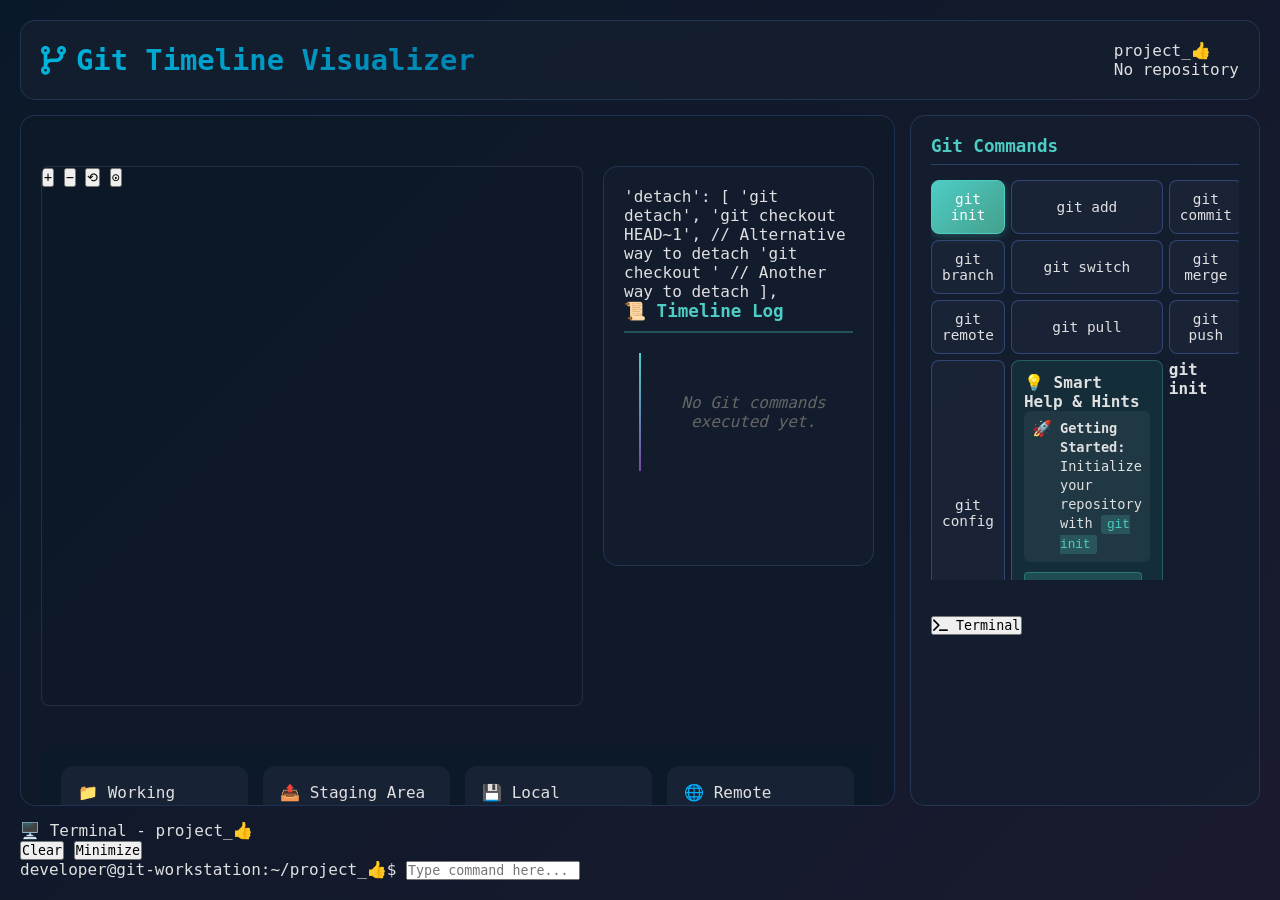
==== index.html @ b7710789 "s" ====
<!DOCTYPE html>
<html lang="en">
<head>
    <meta charset="UTF-8">
    <meta name="viewport" content="width=device-width, initial-scale=1.0">
    <title>Git Timeline Visualizer - project_👍</title>
    <link rel="stylesheet" href="https://cdnjs.cloudflare.com/ajax/libs/font-awesome/6.4.0/css/all.min.css">
    <style>
        * { margin: 0; padding: 0; box-sizing: border-box; font-family: 'Segoe UI', monospace; }
        body { background: linear-gradient(135deg, #0a1929 0%, #1a1a2e 100%); color: #e0e0e0; min-height: 100vh; }
        
        .container {
            display: grid;
            grid-template-columns: 1fr 350px;
            grid-template-rows: auto 1fr auto;
            height: 100vh;
            gap: 15px;
            padding: 20px;
        }
        
        .header {
            grid-column: 1 / -1;
            background: rgba(20, 30, 48, 0.8);
            border-radius: 15px;
            padding: 20px;
            border: 1px solid rgba(100, 150, 255, 0.2);
            backdrop-filter: blur(10px);
            display: flex;
            justify-content: space-between;
            align-items: center;
        }
        
        .header h1 {
            background: linear-gradient(90deg, #00b4db, #0083b0);
            -webkit-background-clip: text;
            background-clip: text;
            -webkit-text-fill-color: transparent;
            font-size: 1.8rem;
            display: flex;
            align-items: center;
            gap: 10px;
        }
        
        .timeline-area {
            background: rgba(15, 25, 40, 0.8);
            border-radius: 15px;
            padding: 20px;
            border: 1px solid rgba(100, 150, 255, 0.2);
            position: relative;
            overflow: hidden;
            display: grid;
            grid-template-columns: 2fr 1fr;
            gap: 20px;
        }
        .timeline-container {
            position: relative;
            height: 60vh;
            overflow-y: auto;
            margin-top: 30px;
            border: 1px solid rgba(255, 255, 255, 0.1);
            border-radius: 8px;
            background: rgba(15, 25, 40, 0.3);
        }
        
        .timeline-container::-webkit-scrollbar {
            width: 8px;
        }
        
        .timeline-container::-webkit-scrollbar-track {
            background: rgba(255, 255, 255, 0.1);
            border-radius: 4px;
        }
        
        .timeline-container::-webkit-scrollbar-thumb {
            background: rgba(78, 205, 196, 0.5);
            border-radius: 4px;
        }
        
        .timeline-container::-webkit-scrollbar-thumb:hover {
            background: rgba(78, 205, 196, 0.7);
        }
            position: absolute;
            top: 0;
            left: 0;
            width: 100%;
            height: 100%;
            transition: transform 0.1s ease;
            z-index: 1;
        }
        
        .commit-nodes {
            position: absolute;
            top: 0;
            left: 0;
            width: 100%;
            height: 100%;
            transition: transform 0.1s ease;
            z-index: 2;
        }
        
        .timeline-connections {
            stroke: #4ecdc4;
            stroke-width: 2;
            opacity: 0.6;
        }
        
        .timeline-log-container {
            background: rgba(20, 30, 48, 0.6);
            border-radius: 15px;
            padding: 20px;
            border: 1px solid rgba(100, 150, 255, 0.2);
            height: 400px;
            margin-top: 30px;
            overflow-y: auto;
        }
        
        .timeline-log-container h3 {
            color: #4ecdc4;
            margin: 0 0 20px 0;
            font-size: 1.1rem;
            border-bottom: 2px solid rgba(78, 205, 196, 0.3);
            padding-bottom: 10px;
        }
        
        .timeline-log {
            position: relative;
            padding-left: 30px;
        }
        
        .timeline-log::before {
            content: '';
            position: absolute;
            left: 15px;
            top: 0;
            bottom: 0;
            width: 2px;
            background: linear-gradient(180deg, #4ecdc4, #764ba2);
        }
        
        .log-entry {
            position: relative;
            margin-bottom: 20px;
            padding: 15px;
            background: rgba(30, 40, 60, 0.4);
            border-radius: 10px;
            border-left: 4px solid #4ecdc4;
            transition: all 0.3s ease;
        }
        
        .log-entry:hover {
            background: rgba(30, 40, 60, 0.6);
            transform: translateX(5px);
        }
        
        .log-entry::before {
            content: '';
            position: absolute;
            left: -23px;
            top: 20px;
            width: 12px;
            height: 12px;
            border-radius: 50%;
            background: #4ecdc4;
            border: 2px solid rgba(15, 25, 40, 0.8);
            z-index: 1;
        }
        
        .log-entry.commit {
            border-left-color: #51cf66;
        }
        
        .log-entry.commit::before {
            background: #51cf66;
        }
        
        .log-entry.branch {
            border-left-color: #ff9ff3;
        }
        
        .log-entry.branch::before {
            background: #ff9ff3;
        }
        
        .log-entry.merge {
            border-left-color: #feca57;
        }
        
        .log-entry.merge::before {
            background: #feca57;
        }
        
        .log-entry.remote {
            border-left-color: #ff6b6b;
        }
        
        .log-entry.remote::before {
            background: #ff6b6b;
        }
        
        .log-time {
            font-size: 0.8rem;
            color: #96ceb4;
            margin-bottom: 5px;
            font-weight: bold;
        }
        
        .log-command {
            font-size: 0.9rem;
            color: #74c0fc;
            margin-bottom: 5px;
            font-family: 'Courier New', monospace;
        }
        
        .log-description {
            font-size: 0.85rem;
            color: #e0e0e0;
            line-height: 1.4;
        }
        
        .no-logs {
            text-align: center;
            color: #666;
            padding: 40px 20px;
            font-style: italic;
        }
        
        .commit-nodes {
            position: absolute;
            top: 0;
            left: 0;
            width: 100%;
            height: 100%;
            z-index: 10;
            pointer-events: none;
        }
        
        .commit-node {
            position: absolute;
            width: 24px;
            height: 24px;
            border-radius: 50%;
            background: linear-gradient(135deg, #4ecdc4, #44a08d);
            border: 3px solid #0a1929;
            box-shadow: 0 0 15px rgba(78, 205, 196, 0.5);
            cursor: pointer;
            transition: all 0.3s ease;
            transform: translate(-50%, -50%);
            z-index: 11;
            pointer-events: auto;
        }
        
        .commit-node.merge {
            background: linear-gradient(135deg, #ff9ff3, #f368e0);
            box-shadow: 0 0 15px rgba(255, 159, 243, 0.5);
        }
        
        .commit-node.branch-commit {
            background: linear-gradient(135deg, #ff6b6b, #ff8e53);
            box-shadow: 0 0 15px rgba(255, 107, 107, 0.5);
        }
        
        .commit-label {
            position: absolute;
            bottom: 30px;
            left: 50%;
            transform: translateX(-50%);
            background: rgba(20, 30, 48, 0.95);
            padding: 10px 15px;
            border-radius: 8px;
            font-size: 0.85rem;
            white-space: nowrap;
            border: 1px solid rgba(100, 150, 255, 0.3);
            box-shadow: 0 5px 20px rgba(0, 0, 0, 0.3);
            opacity: 0;
            transition: opacity 0.3s;
            pointer-events: none;
            z-index: 12;
            min-width: 200px;
            text-align: center;
        }
        
        .commit-node:hover .commit-label {
            opacity: 1;
        }
        
        .branch-visualizer {
            position: absolute;
            top: 0;
            left: 0;
            width: 100%;
            height: 100%;
            z-index: 5;
        }
        
        .branch-label {
            position: absolute;
            top: -30px;
            left: 50%;
            transform: translateX(-50%);
            background: rgba(255, 107, 107, 0.9);
            padding: 4px 12px;
            border-radius: 12px;
            font-size: 0.8rem;
            font-weight: bold;
            color: white;
            white-space: nowrap;
            z-index: 6;
            box-shadow: 0 2px 8px rgba(0,0,0,0.2);
        }
        
        .stages-container {
            display: grid;
            grid-template-columns: repeat(4, 1fr);
            gap: 15px;
            margin-top: 20px;
            padding: 20px;
            background: rgba(10, 25, 41, 0.6);
            border-radius: 15px;
            /* border: 1px solid rgba(100, 150, 255, 0.2); */
        }
        
        .stage {
            background: rgba(30, 40, 60, 0.6);
            border-radius: 12px;
            padding: 15px;
            min-height: 240px;
            border: 2px solid transparent;
            transition: all 0.3s ease;
        }
        
        .stage.active { border-color: #4ecdc4; box-shadow: 0 0 20px rgba(78, 205, 196, 0.3); }
        
        .control-panel {
            background: rgba(20, 30, 48, 0.8);
            border-radius: 15px;
            padding: 20px;
            border: 1px solid rgba(100, 150, 255, 0.2);
            display: flex;
            flex-direction: column;
            gap: 20px;
            max-height: 100vh;
            overflow-y: auto;
        }
        
        .command-section h3 {
            color: #4ecdc4;
            margin: 0 0 15px 0;
            font-size: 1.1rem;
            border-bottom: 1px solid rgba(100, 150, 255, 0.3);
            padding-bottom: 8px;
        }
        
        .main-commands {
            display: grid;
            grid-template-columns: repeat(3, 1fr);
            gap: 6px;
            margin-bottom: 15px;
            max-height: 400px;
            overflow-y: auto;
        }
        
        .main-cmd-btn {
            padding: 10px;
            border-radius: 8px;
            border: 1px solid rgba(100, 150, 255, 0.3);
            background: rgba(30, 40, 60, 0.6);
            color: #e0e0e0;
            font-weight: 500;
            cursor: pointer;
            transition: all 0.3s ease;
            font-size: 0.9rem;
        }
        
        .main-cmd-btn:hover {
            background: rgba(78, 205, 196, 0.2);
            border-color: #4ecdc4;
            transform: translateY(-1px);
        }
        
        .main-cmd-btn.active {
            background: linear-gradient(135deg, #4ecdc4, #44a08d);
            border-color: #4ecdc4;
            color: white;
            box-shadow: 0 2px 10px rgba(78, 205, 196, 0.3);
        }
        
        .auxiliary-commands {
            background: rgba(10, 25, 41, 0.6);
        .auxiliary-commands {
            background: rgba(10, 25, 41, 0.6);
            border-radius: 10px;
            padding: 15px;
            min-height: 100px;
            max-height: 300px;
            overflow-y: auto;
        }
        
        .contextual-help {
            background: rgba(78, 205, 196, 0.1);
            border: 1px solid rgba(78, 205, 196, 0.3);
            border-radius: 8px;
            padding: 12px;
            margin-bottom: 15px;
        }
        
        .help-content {
            margin-bottom: 10px;
        }
        
        .help-item {
            display: flex;
            align-items: flex-start;
            gap: 8px;
            margin-bottom: 8px;
            padding: 8px;
            background: rgba(255, 255, 255, 0.05);
            border-radius: 6px;
            transition: all 0.2s ease;
        }

        .graph-control-btn {
            display: block;
            width: 100%;
            padding: 8px 12px;
            margin-bottom: 5px;
            border-radius: 6px;
            border: 1px solid rgba(100, 150, 255, 0.2);
            background: rgba(40, 50, 70, 0.4);
            color: #e0e0e0;
            font-size: 0.85rem;
            cursor: pointer;
            transition: all 0.2s ease;
            text-align: left;
        }
        
        .graph-control-btn:hover {
            background: rgba(78, 205, 196, 0.3);
            border-color: rgba(78, 205, 196, 0.5);
            transform: scale(1.05);
        }
        
        .graph-control-btn:active {
            transform: scale(0.95);
        }
        
        .branch-index {
            position: fixed;
            bottom: 20px;
            left: 20px;
            background: rgba(20, 30, 48, 0.95);
            border: 1px solid rgba(100, 150, 255, 0.3);
            border-radius: 8px;
            padding: 10px;
            min-width: 200px;
            backdrop-filter: blur(10px);
            z-index: 1000;
        }
        
        .branch-index-console {
            background: rgba(20, 30, 48, 0.8);
            border: 1px solid rgba(100, 150, 255, 0.2);
            border-radius: 8px;
            padding: 12px;
            margin-top: 15px;
            backdrop-filter: blur(5px);
        }
        
        .branch-index-animation {
            position: absolute;
            bottom: 20px;
            left: 20px;
            background: rgba(20, 30, 48, 0.9);
            border: 1px solid rgba(100, 150, 255, 0.3);
            border-radius: 8px;
            padding: 10px;
            min-width: 200px;
            backdrop-filter: blur(10px);
            z-index: 100;
            box-shadow: 0 4px 15px rgba(0, 0, 0, 0.3);
        }
        
        .branch-index-title {
            font-size: 12px;
            font-weight: bold;
            color: #4ecdc4;
            margin-bottom: 8px;
            text-transform: uppercase;
            letter-spacing: 1px;
        }
        
        .branch-index-content {
            display: flex;
            flex-direction: column;
            gap: 6px;
        }
        
        .branch-item {
            display: flex;
            align-items: center;
            gap: 8px;
            padding: 4px 8px;
            border-radius: 4px;
            transition: all 0.2s ease;
        }
        
        .branch-item:hover {
            background: rgba(255, 255, 255, 0.1);
        }
        
        .branch-item.current-branch {
            background: rgba(78, 205, 196, 0.3);
            border: 2px solid rgba(78, 205, 196, 0.6);
            box-shadow: 0 0 15px rgba(78, 205, 196, 0.4);
            transform: scale(1.05);
            position: relative;
        }
        
        .branch-item.current-branch::before {
            content: '▶';
            position: absolute;
            left: -8px;
            color: #4ecdc4;
            font-size: 12px;
            animation: pulse 2s infinite;
        }
        
        .branch-item.current-branch .branch-name {
            color: #4ecdc4;
            font-weight: bold;
        }
        
        .branch-item.current-branch .branch-color-box {
            box-shadow: 0 0 10px rgba(78, 205, 196, 0.6);
            transform: scale(1.1);
        }
        
        @keyframes pulse {
            0%, 100% { opacity: 1; }
            50% { opacity: 0.5; }
        }
        
        .branch-color-box {
            width: 16px;
            height: 16px;
            border-radius: 3px;
            border: 2px solid rgba(255, 255, 255, 0.3);
            flex-shrink: 0;
        }
        
        .branch-name {
            font-size: 12px;
            font-family: monospace;
            font-weight: 500;
            color: #e0e0e0;
        }
        
        .branch-index-number {
            font-size: 10px;
            font-weight: bold;
            color: rgba(255, 255, 255, 0.7);
            background: rgba(0, 0, 0, 0.3);
            padding: 2px 4px;
            border-radius: 2px;
            min-width: 12px;
            text-align: center;
        }
        
        .help-item:hover {
            background: rgba(255, 255, 255, 0.1);
            transform: translateX(2px);
        }
        
        .help-icon {
            font-size: 16px;
            flex-shrink: 0;
        }
        
        .help-text {
            font-size: 0.85rem;
            line-height: 1.4;
        }
        
        .help-text code {
            background: rgba(78, 205, 196, 0.2);
            color: #4ecdc4;
            padding: 2px 6px;
            border-radius: 3px;
            font-family: 'Courier New', monospace;
            font-size: 0.8rem;
        }
        
        .help-toggle {
            background: rgba(78, 205, 196, 0.2);
            border: 1px solid rgba(78, 205, 196, 0.3);
            color: #4ecdc4;
            padding: 6px 12px;
            border-radius: 4px;
            cursor: pointer;
            font-size: 0.8rem;
            transition: all 0.2s ease;
        }
        
        .help-toggle:hover {
            background: rgba(78, 205, 196, 0.3);
            transform: translateY(-1px);
        }
        
        .auxiliary-commands h4 {
            color: #96ceb4;
            margin: 0 0 10px 0;
            font-size: 0.9rem;
        }
        
        .aux-cmd-btn {
            display: block;
            width: 100%;
            padding: 8px 12px;
            margin-bottom: 5px;
            border-radius: 6px;
            border: 1px solid rgba(100, 150, 255, 0.2);
            background: rgba(40, 50, 70, 0.4);
            color: #e0e0e0;
            font-size: 0.85rem;
            cursor: pointer;
            transition: all 0.2s ease;
            text-align: left;
        }
        
        .aux-cmd-btn:hover {
            background: rgba(78, 205, 196, 0.15);
            border-color: rgba(78, 205, 196, 0.5);
        }
        
        .command-input-container {
            display: flex;
            gap: 10px;
            margin-top: 10px;
        }
        
        .command-input-container input {
            flex: 1;
            padding: 12px 15px;
            border-radius: 10px;
            border: 1px solid rgba(100, 150, 255, 0.3);
            background: rgba(0, 0, 0, 0.4);
            color: white;
            font-size: 0.9rem;
            font-family: 'Monaco', 'Consolas', monospace;
        }
        
        .execute-btn {
            padding: 12px 20px;
            border-radius: 10px;
            border: none;
            background: linear-gradient(135deg, #4ecdc4, #44a08d);
            color: white;
            font-weight: bold;
            cursor: pointer;
            transition: all 0.3s ease;
        }
        
        .execute-btn:hover {
            transform: translateY(-1px);
            box-shadow: 0 4px 15px rgba(78, 205, 196, 0.4);
        }
        
        .terminal-section {
            border-top: 1px solid rgba(100, 150, 255, 0.2);
            padding-top: 15px;
        }
        
        .terminal-toggle {
            width: 100%;
            padding: 12px;
            border-radius: 10px;
            border: 1px solid rgba(100, 150, 255, 0.3);
            background: rgba(30, 40, 60, 0.6);
            color: #e0e0e0;
            font-weight: 500;
            cursor: pointer;
            transition: all 0.3s ease;
            display: flex;
            align-items: center;
            justify-content: center;
            gap: 8px;
        }
        
        .terminal-toggle:hover {
            background: rgba(78, 205, 196, 0.2);
            border-color: #4ecdc4;
        }
        
        .terminal {
            grid-column: 1 / -1;
            background: rgba(10, 15, 25, 0.95);
            border-radius: 15px;
            padding: 0;
            border: 1px solid rgba(100, 150, 255, 0.2);
            height: 300px;
            min-height: 150px;
            max-height: 80vh;
            display: flex;
            width: 70vw;
            max-width: 70vw;
            margin: 0 auto;
            flex-direction: column;
            transition: all 0.3s ease;
            transform-origin: top;
            resize: vertical;
            overflow: auto;
        }
        
        .terminal.minimized {
            height: 0;
            opacity: 0;
            margin-bottom: -200px;
            resize: none;
        }
        
        .terminal.expanded {
            height: 400px;
            width: 70vw;
            max-width: 70vw;
            position: fixed;
            bottom: 20px;
            left: 20px;
            z-index: 1000;
            box-shadow: 0 10px 40px rgba(0, 0, 0, 0.8);
            resize: both;
            overflow: auto;
        }
        
        .terminal-resize-handle {
            position: absolute;
            bottom: 0;
            left: 0;
            right: 0;
            height: 5px;
            background: linear-gradient(90deg, transparent, rgba(78, 205, 196, 0.5), transparent);
            cursor: ns-resize;
            border-radius: 0 0 15px 15px;
        }
        
        .terminal.expanded .terminal-resize-handle {
            cursor: nwse-resize;
        }
        
        .terminal-header {
            background: rgba(20, 30, 48, 0.8);
            padding: 10px 20px;
            border-bottom: 1px solid rgba(100, 150, 255, 0.2);
            display: flex;
            justify-content: space-between;
            align-items: center;
        }
        
        .terminal-title {
            color: #4ecdc4;
            font-weight: bold;
            font-size: 0.9rem;
        }
        
        .terminal-controls {
            display: flex;
            gap: 10px;
        }
        
        .terminal-controls button {
            background: rgba(255, 107, 107, 0.8);
            border: none;
            color: white;
            padding: 5px 10px;
            border-radius: 5px;
            cursor: pointer;
            font-size: 0.8rem;
        }
        
        .terminal-controls button:hover {
            background: rgba(255, 107, 107, 1);
        }
        
        .terminal-content {
            flex: 1;
            padding: 20px;
            overflow-y: auto;
            font-family: 'Monaco', 'Consolas', monospace;
            font-size: 0.9rem;
            line-height: 1.4;
        }
        
        /* Terminal output color coding */
        .terminal-line {
            margin-bottom: 5px;
            word-wrap: break-word;
        }
        
        .terminal-line.command {
            color: #4A90E2; /* Blue for commands */
            font-weight: bold;
        }
        
        .terminal-line.success {
            color: #4CAF50; /* Green for success */
        }
        
        .terminal-line.error {
            color: #F44336; /* Red for errors */
        }
        
        .terminal-line.info {
            color: #FF9800; /* Orange for info */
        }
        
        .terminal-line.warning {
            color: #FFC107; /* Yellow for warnings */
        }
        
        .terminal-input-line {
            display: flex;
            align-items: center;
            padding: 10px 20px;
            border-top: 1px solid rgba(100, 150, 255, 0.2);
            background: rgba(20, 30, 48, 0.6);
        }
        
        .terminal-prompt {
            color: #4ecdc4;
            margin-right: 10px;
            font-family: 'Monaco', 'Consolas', monospace;
        }
        
        .terminal-input {
            flex: 1;
            background: transparent;
            border: none;
            color: white;
            font-family: 'Monaco', 'Consolas', monospace;
            font-size: 0.9rem;
            outline: none;
        }
        
        /* Storage area styles */
        .file-list {
            list-style: none;
            padding: 10px;
            margin: 0;
            max-height: 180px;
            overflow-y: auto;
        }
        
        .file-item {
            display: flex;
            align-items: center;
            padding: 8px 10px;
            margin-bottom: 5px;
            background: rgba(255, 255, 255, 0.05);
            border-radius: 6px;
            border-left: 3px solid #4ecdc4;
            transition: all 0.2s ease;
        }
        
        .file-item:hover {
            background: rgba(78, 205, 196, 0.1);
            transform: translateX(2px);
        }
        
        .file-item i {
            color: #4ecdc4;
            margin-right: 10px;
            font-size: 0.8rem;
        }
        
        .file-name {
            flex: 1;
            font-size: 0.85rem;
            color: #e0e0e0;
        }
        
        .file-message {
            font-size: 0.75rem;
            color: #96ceb4;
            margin-left: 10px;
            font-style: italic;
        }
        
        .file-author {
            font-size: 0.7rem;
            color: #64748b;
            margin-left: 10px;
        }
        
        .empty-stage {
            text-align: center;
            color: #64748b;
            font-style: italic;
            padding: 20px;
            font-size: 0.85rem;
        }
        
        .stage-header {
            display: flex;
            justify-content: space-between;
            align-items: center;
            padding: 15px;
            border-bottom: 1px solid rgba(100, 150, 255, 0.2);
        }
        
        .stage-title {
            font-weight: bold;
            color: #e0e0e0;
            font-size: 0.9rem;
        }
        
        .file-count {
            background: rgba(78, 205, 196, 0.2);
            color: #4ecdc4;
            padding: 2px 8px;
            border-radius: 12px;
            font-size: 0.75rem;
            font-weight: bold;
        }
        
        .file-count-mini {
            background: rgba(78, 205, 196, 0.2);
            color: #4ecdc4;
            padding: 1px 6px;
            border-radius: 8px;
            font-size: 0.65rem;
            font-weight: bold;
            margin-left: 8px;
        }
        
        .file-name.staged {
            color: #4CAF50;
            font-weight: 500;
        }
        
        .file-name.modified {
            color: #FF9800;
        }
        
        /* Command node styles */
        .command-node {
            position: absolute;
            text-align: center;
            transition: all 0.3s ease;
            cursor: pointer;
        }
        
        .command-node:hover {
            z-index: 100;
        }
        
        .command-node.selected {
            z-index: 50;
        }
        
        .command-node.selected .command-dot {
            box-shadow: 0 0 20px rgba(78, 205, 196, 0.8);
            border-color: #2a7f7e;
        }
        
        .command-node.selected .command-info {
            border-color: #4ecdc4;
            background: rgba(78, 205, 196, 0.1);
        }
        
        .command-node.current-head {
            z-index: 10;
        }
        
        .command-dot {
            width: 16px;
            height: 16px;
            background: #4ecdc4;
            border: 3px solid #2a7f7e;
            border-radius: 50%;
            margin: 0 auto 8px;
            position: relative;
        }
        
        /* Different command type colors */
        .command-init .command-dot { background: #4CAF50; border-color: #2E7D32; }
        .command-add .command-dot { background: #2196F3; border-color: #1565C0; }
        .command-commit .command-dot { background: #FF9800; border-color: #F57C00; }
                    <button class="main-cmd-btn" data-cmd="detach">git detach</button>
        .command-branch .command-dot { background: #9C27B0; border-color: #6A1B9A; }
        .command-switch .command-dot { background: #E91E63; border-color: #C2185B; }
        .command-merge .command-dot { background: #00BCD4; border-color: #0097A7; }
        .command-remote .command-dot { background: #795548; border-color: #4E342E; }
        .command-pull .command-dot { background: #607D8B; border-color: #455A64; }
        .command-push .command-dot { background: #FF5722; border-color: #D84315; }
        .command-config .command-dot { background: #FFC107; border-color: #F57F17; }
        .command-log .command-dot { background: #9E9E9E; border-color: #616161; }
        .command-reset .command-dot { background: #F44336; border-color: #C62828; }
        .command-status .command-dot { background: #009688; border-color: #00695C; }
        
        .command-node.current-head .command-dot {
            background: #FFD700;
            border-color: #FFA000;
            box-shadow: 0 0 10px rgba(255, 215, 0, 0.5);
        }
        
        .command-info {
            background: rgba(10, 15, 25, 0.9);
            border: 1px solid rgba(78, 205, 196, 0.3);
            border-radius: 8px;
            padding: 8px;
            min-width: 100px;
            font-size: 0.7rem;
            transition: all 0.3s ease;
            opacity: 0.9;
        }
        
        .command-type {
            color: #4ecdc4;
            font-weight: bold;
            font-family: monospace;
            font-size: 0.6rem;
        }
        
        .commit-hash {
            color: #FF9800;
            font-weight: bold;
            font-family: monospace;
        }
        
        .command-message {
            color: #e0e0e0;
            margin: 4px 0;
            font-weight: 500;
            white-space: normal;
            word-wrap: break-word;
            max-width: 100px;
            line-height: 1.2;
        }
        
        .command-text {
            color: #96ceb4;
            // Add welcome message to terminal
            gitProcessor.addTerminalOutput('🚀 Welcome to Git Timeline Visualizer!', 'info');
            gitProcessor.addTerminalOutput('', 'info');
            gitProcessor.addTerminalOutput('Start by initializing a Git repository:', 'info');
            gitProcessor.addTerminalOutput('  git init', 'success');
            gitProcessor.addTerminalOutput('', 'info');
            gitProcessor.addTerminalOutput('Features available:', 'info');
            gitProcessor.addTerminalOutput('  🌿 Create and switch branches', 'info');
            gitProcessor.addTerminalOutput('  📝 Make commits and track changes', 'info');
            gitProcessor.addTerminalOutput('  🔄 Visualize branch operations', 'info');
            gitProcessor.addTerminalOutput('  📊 See real-time timeline updates', 'info');
            gitProcessor.addTerminalOutput('', 'info');
            gitProcessor.addTerminalOutput('Type "git init" to begin...', 'success');
        
        /* Add more styles from the previous HTML file as needed */
        
        /* Git Graph Visualization Styles */
        @keyframes pulse {
            0% { transform: translate(-50%, -50%) scale(1); opacity: 1; }
            50% { transform: translate(-50%, -50%) scale(1.1); opacity: 0.8; }
            100% { transform: translate(-50%, -50%) scale(1); opacity: 1; }
        }
        
        .git-commit-node {
            font-family: 'Segoe UI', monospace;
        }
        
        .timeline-container {
            position: relative;
            height: 400px;
            overflow: auto;
            border-radius: 15px;
            background: rgba(15, 25, 40, 0.3);
            min-width: 800px;
        }
        
        .branch-visualizer {
            position: absolute;
            top: 0;
            left: 0;
            width: 100%;
            height: 100%;
            z-index: 1;
            pointer-events: auto;
            cursor: grab;
        }
        
        .branch-visualizer:active {
            cursor: grabbing;
        }
                <div class="graph-controls">
                    <button class="graph-control-btn" onclick="zoomIn()">+</button>
                    <button class="graph-control-btn" onclick="zoomOut()">-</button>
                    <button class="graph-control-btn" onclick="resetZoom()">⟲</button>
                    <button class="graph-control-btn" onclick="centerGraph()">⊙</button>
                </div>
                <!-- Branch Index in Animation Console -->
                <div class="branch-index-animation" id="branch-index">
                    <div class="branch-index-title">🌿 Branch Index</div>
                    <div class="branch-index-content" id="branch-index-content"></div>
                </div>
            height: 100%;
            z-index: 2;
            pointer-events: none;
        }
        
        .commit-nodes .git-commit-node {
            pointer-events: auto;
        }
        
        .graph-controls {
            position: absolute;
            top: 10px;
            right: 10px;
            z-index: 100;
            display: flex;
            gap: 5px;
            background: rgba(20, 30, 48, 0.9);
            padding: 8px;
            border-radius: 8px;
            border: 1px solid rgba(100, 150, 255, 0.2);
        }
        
        .graph-control-btn {
            background: rgba(78, 205, 196, 0.2);
            border: 1px solid rgba(78, 205, 196, 0.3);
            color: #4ecdc4;
            padding: 5px 10px;
            border-radius: 4px;
            cursor: pointer;
            font-size: 12px;
            transition: all 0.2s ease;
        }
        
        .graph-control-btn:hover {
            background: rgba(78, 205, 196, 0.3);
            transform: translateY(-1px);
        }
    </style>
</head>
<body>
    <div class="container">
        <div class="header">
            <h1><i class="fas fa-code-branch"></i> Git Timeline Visualizer</h1>
            <div class="project-info">
                <div class="project-badge">project_👍</div>
                <div class="git-status" id="git-status">
                    <span id="current-branch">No repository</span>
                    <span id="commit-count"></span>
                </div>
            </div>
        </div>

        <div class="timeline-area">
            <div class="timeline-container">
                <svg class="branch-visualizer" id="branch-visualizer" width="100%" height="100%"></svg>
                <div class="commit-nodes" id="commit-nodes"></div>
                <div class="graph-controls">
                    <button class="graph-control-btn" onclick="zoomIn()">+</button>
                    <button class="graph-control-btn" onclick="zoomOut()">−</button>
                    <button class="graph-control-btn" onclick="resetZoom()">⟲</button>
                    <button class="graph-control-btn" onclick="centerGraph()">⊙</button>
                </div>
            </div>
            
            <div class="timeline-log-container">
                'detach': [
                    'git detach',
                    'git checkout HEAD~1', // Alternative way to detach
                    'git checkout <commit-hash>' // Another way to detach
                ],
                <h3>📜 Timeline Log</h3>
                <div class="timeline-log" id="timeline-log">
                    <div class="no-logs">No Git commands executed yet.</div>
                </div>
            </div>
            
            <div class="stages-container" style="grid-column: 1 / -1;">
                <div class="stage stage-1" id="stage-working">
                    <div class="stage-header">
                        <div class="stage-title">📁 Working Directory</div>
                        <span class="file-count">0</span>
                    </div>
                    <ul class="file-list" id="working-files"></ul>
                </div>
                
                <div class="stage stage-2" id="stage-staging">
                    <div class="stage-header">
                        <div class="stage-title">📤 Staging Area</div>
                        <span class="file-count">0</span>
                    </div>
                    <ul class="file-list" id="staged-files"></ul>
                </div>
                
                <div class="stage stage-3" id="stage-local">
                    <div class="stage-header">
                        <div class="stage-title">💾 Local Repository</div>
                        <span class="file-count">0</span>
                    </div>
                    <ul class="file-list" id="committed-files"></ul>
                </div>
                
                <div class="stage stage-4" id="stage-remote">
                    <div class="stage-header">
                        <div class="stage-title">🌐 Remote Repository</div>
                        <span class="file-count">0</span>
                    </div>
                    <ul class="file-list" id="remote-files"></ul>
                </div>
            </div>
        </div>

        <div class="control-panel">
            <div class="command-section">
                <h3>Git Commands</h3>
                <div class="main-commands">
                    <button class="main-cmd-btn active" data-cmd="init">git init</button>
                    <button class="main-cmd-btn" data-cmd="add">git add</button>
                    <button class="main-cmd-btn" data-cmd="commit">git commit</button>
                    <button class="main-cmd-btn" data-cmd="branch">git branch</button>
                    <button class="main-cmd-btn" data-cmd="switch">git switch</button>
                    <button class="main-cmd-btn" data-cmd="merge">git merge</button>
                    <button class="main-cmd-btn" data-cmd="remote">git remote</button>
                    <button class="main-cmd-btn" data-cmd="pull">git pull</button>
                    <button class="main-cmd-btn" data-cmd="push">git push</button>
                    <button class="main-cmd-btn" data-cmd="config">git config</button>
                <div class="auxiliary-commands" id="auxiliary-commands">
                    <!-- Contextual Help Panel -->
                    <div class="contextual-help" id="contextual-help">
                        <h4>💡 Smart Help & Hints</h4>
                        <div id="help-content" class="help-content">
                            <div class="help-item">
                                <span class="help-icon">🚀</span>
                                <div class="help-text">
                                    <strong>Getting Started:</strong> Initialize your repository with <code>git init</code>
                                </div>
                            </div>
                        </div>
                        <button class="help-toggle" onclick="toggleHelpPanel()">⚡ Quick Tips</button>
                    </div>
                    
                    <!-- Command Suggestions -->
                    <h4>🎯 Suggested Commands</h4>
                    <div id="suggested-commands">
                        <!-- Commands will be populated based on context -->
                    </div>
                </div>
                    <h4>git init</h4>
                    <button class="aux-cmd-btn" onclick="executeCommand('git init .')">git init .</button>
                </div>
                
                <!-- <div class="command-input-container">
                    <input type="text" id="git-command" placeholder="Enter Git command..." autocomplete="off">
                    <button class="execute-btn" onclick="executeCommand()">Execute</button>
                </div> -->
            </div>
            
            <div class="terminal-section">
                <button class="terminal-toggle" onclick="toggleTerminal()">
                    <i class="fas fa-terminal"></i> Terminal
                </button>
            </div>
        </div>

        <div class="terminal minimized" id="terminal">
            <div class="terminal-header">
                <div class="terminal-title">🖥️ Terminal - project_👍</div>
                <div class="terminal-controls">
                    <button onclick="clearTerminal()">Clear</button>
                    <button onclick="toggleTerminal()">Minimize</button>
                </div>
            </div>
            <div class="terminal-content" id="terminal-output"></div>
            <div class="terminal-input-line">
                <span class="terminal-prompt" id="terminal-prompt">developer@git-workstation:~/project_👍$</span>
                <input type="text" class="terminal-input" id="terminal-input" placeholder="Type command here..." autocomplete="off">
            </div>
            <div class="terminal-resize-handle"></div>
        </div>
    </div>

    <!-- Import browser-compatible core modules -->
    <script src="git-timeline-browser.js"></script>
    <script src="git-command-processor-browser.js"></script>
    
    <script>
        // Initialize the application
        document.addEventListener('DOMContentLoaded', function() {
            // Create Git command processor
            const gitProcessor = new GitCommandProcessor();
            
            // Make available globally
            window.gitProcessor = gitProcessor;
            
            // Initialize event listeners
            initializeEventListeners();
            
            // Add initial welcome message
            gitProcessor.addTerminalOutput('Git Timeline Visualizer initialized.', 'info');
            gitProcessor.addTerminalOutput('Type "git init" to start or use quick commands.', 'info');
            updateTerminal();
            
            // Initialize storage areas
            updateStorageAreas();
        });
        
        function initializeEventListeners() {
            // Main command buttons
            document.querySelectorAll('.main-cmd-btn').forEach(btn => {
                btn.addEventListener('click', function() {
                    // Remove active class from all buttons
                    document.querySelectorAll('.main-cmd-btn').forEach(b => b.classList.remove('active'));
                    // Add active class to clicked button
                    this.classList.add('active');
                    
                    // Show auxiliary commands
                    showAuxiliaryCommands(this.dataset.cmd);
                });
            });
            
            // Terminal input
            const terminalInput = document.getElementById('terminal-input');
            terminalInput.addEventListener('keypress', function(e) {
                if (e.key === 'Enter') {
                    const command = this.value.trim();
                    if (command) {
                        executeCommand(command);
                        this.value = '';
                    }
                }
            });
        }
        
        function showAuxiliaryCommands(mainCmd) {
            const auxContainer = document.getElementById('auxiliary-commands');
            const commands = getAuxiliaryCommands(mainCmd);
            
            // Clear container
            auxContainer.innerHTML = '';
            
            // Add header
            const header = document.createElement('h4');
            header.textContent = 'git ' + mainCmd;
            auxContainer.appendChild(header);
            
            // Add command buttons
            commands.forEach(cmd => {
                const button = document.createElement('button');
                button.className = 'aux-cmd-btn';
                button.textContent = cmd;
                button.onclick = () => executeCommand(cmd);
                auxContainer.appendChild(button);
            });
        }
        

        // Contextual Help System
        function updateContextualHelp() {
            if (!window.gitProcessor) return;
            
            const hasRepo = window.gitProcessor.hasGitRepository();
            const currentBranch = window.gitProcessor.timeline.getCurrentBranch();
            const stagedFiles = window.gitProcessor.sessionData.stagedFiles;
            const committedFiles = window.gitProcessor.sessionData.committedFiles;
            const branches = Array.from(window.gitProcessor.timeline.branches.keys());
            
            const helpContent = document.getElementById('help-content');
            const suggestedCommands = document.getElementById('suggested-commands');
            
        async function executeCommand(command) {
            if (window.gitProcessor) {
                await window.gitProcessor.processCommand(command);
                updateTerminal();
                updateTimeline();
                updateTimelineLog(command);
                updateStorageAreas(); // Update storage areas after each command
                updateContextualHelp(); // Update contextual help
                
                // Force timeline update to ensure animation console reflects changes
                setTimeout(() => {
                    updateTimeline();
                }, 100);
            }
        }
                        </div>
                    </div>
                    <div class="help-item">
                        <span class="help-icon">📚</span>
                        <div class="help-text">
                            <strong>What is git init?</strong> Creates a new Git repository in the current directory, setting up all the necessary data structures and metadata for version control.
                        </div>
                    </div>`;
                suggestedHTML += `
                    <button class="aux-cmd-btn" onclick="executeCommand('git init')">git init</button>`;
            } else {
                // Repository exists - show contextual help
                if (stagedFiles.length === 0 && committedFiles.length === 0) {
                    helpHTML += `
                        <div class="help-item">
                            <span class="help-icon">📝</span>
                            <div class="help-text">
                                <strong>Ready to work:</strong> Create files and stage them with <code>git add</code>
                            </div>
                        </div>
                        <div class="help-item">
                            <span class="help-icon">🌿</span>
                            <div class="help-text">
                                <strong>Current branch:</strong> ${currentBranch || 'main'} • Create branches with <code>git branch</code>
                            </div>
                        </div>`;
                    suggestedHTML += `
                        <button class="aux-cmd-btn" onclick="executeCommand('git branch feature')">git branch feature</button>
                        <button class="aux-cmd-btn" onclick="executeCommand('git status')">git status</button>`;
                } else if (stagedFiles.length > 0) {
                    helpHTML += `
                        <div class="help-item">
                            <span class="help-icon">💾</span>
                            <div class="help-text">
                                <strong>Ready to commit:</strong> You have ${stagedFiles.length} staged file(s). Use <code>git commit -m "message"</code>
                            </div>
                        </div>
                        <div class="help-item">
                            <span class="help-icon">📋</span>
                            <div class="help-text">
                                <strong>What is commit?</strong> Creates a snapshot of your staged changes with a descriptive message. This becomes a permanent record in your repository's history that you can return to later.
                            </div>
                        </div>`;
                    suggestedHTML += `
                        <button class="aux-cmd-btn" onclick="executeCommand('git commit -m "Initial commit"')">git commit -m "Initial commit"</button>
                        <button class="aux-cmd-btn" onclick="executeCommand('git status')">git status</button>`;
                } else if (committedFiles.length > 0 && branches.length === 1) {
                    helpHTML += `
                        <div class="help-item">
                            <span class="help-icon">🌿</span>
                            <div class="help-text">
                                <strong>Time to branch:</strong> Create feature branches with <code>git branch</code> to organize your work
                            </div>
                        </div>
                        <div class="help-item">
                            <span class="help-icon">🔄</span>
                            <div class="help-text">
                                <strong>What is branching?</strong> Creates an independent line of development. Each branch has its own commit history, allowing you to work on features without affecting the main codebase.
                            </div>
                        </div>`;
                    suggestedHTML += `
                        <button class="aux-cmd-btn" onclick="executeCommand('git branch develop')">git branch develop</button>
                        <button class="aux-cmd-btn" onclick="executeCommand('git switch develop')">git switch develop</button>`;
                } else if (branches.length > 1) {
                    helpHTML += `
                        <div class="help-item">
                            <span class="help-icon">🔀</span>
                            <div class="help-text">
                                <strong>Multi-branch workflow:</strong> Switch between branches with <code>git switch</code> or merge with <code>git merge</code>
                            </div>
                        </div>
                        <div class="help-item">
                            <span class="help-icon">🌐</span>
                            <div class="help-text">
                                <strong>What is merge?</strong> Integrates changes from one branch into another. Git automatically creates a merge commit that combines the histories, unless there are conflicts that need manual resolution.
                            </div>
                        </div>`;
                    suggestedHTML += `
                        <button class="aux-cmd-btn" onclick="executeCommand('git switch main')">git switch main</button>
                        <button class="aux-cmd-btn" onclick="executeCommand('git merge develop')">git merge develop</button>`;
                }
                
                // Always add status and log
                suggestedHTML += `
                    <button class="aux-cmd-btn" onclick="executeCommand('git status')">git status</button>
                    <button class="aux-cmd-btn" onclick="executeCommand('git log --oneline')">git log --oneline</button>`;
            }
            
                this.branchSpacing = 120; // Increased from 80 to prevent HEAD overlap
            suggestedCommands.innerHTML = suggestedHTML;
        }
        
        function toggleHelpPanel() {
            const helpContent = document.getElementById('help-content');
            if (helpContent.style.display === 'none') {
                helpContent.style.display = 'block';
            } else {
                helpContent.style.display = 'none';
            }
        }
        
        // Update help after each command
        function updateHelpAfterCommand() {
            setTimeout(() => {
                updateContextualHelp();
            }, 200);
        }
        function getAuxiliaryCommands(mainCmd) {
            const sessionData = window.gitProcessor.sessionData;
            
            const commands = {
                'init': ['git init .'],
                'add': [
                    'git add .',
                    'git add ' + (sessionData.lastFileName || ''),
                    'git add *.py',
                    'git add *.js',
                    'git add *.html'
                ],
                'commit': [
                    'git commit -m "' + (sessionData.lastCommitMessage || '') + '"',
                    'git commit -m "Fix bug"',
                    'git commit -m "Add new feature"',
                    'git commit -m "Update documentation"'
                ],
                'branch': [
                    'git branch',
                    'git branch ' + (sessionData.lastBranchName || ''),
                    'git branch -d ' + (sessionData.lastBranchName || ''),
                    'git branch -m old new'
                ],
                'switch': [
                    'git switch ' + (sessionData.lastBranchName || ''),
                    'git switch -c ' + (sessionData.lastBranchName || '') + '-new',
                    'git switch ~',
                    'git switch main'
                ],
                'merge': [
                    'git merge ' + (sessionData.lastBranchName || ''),
                    'git merge --abort'
                ],
                'remote': [
                    'git remote -v',
                    'git remote add origin ' + (sessionData.lastRemoteUrl || ''),
                    'git remote remove origin',
                    'git remote set-url origin ' + (sessionData.lastRemoteUrl || '')
                ],
                'pull': [
                    'git pull',
                    'git pull origin main',
                    'git pull origin ' + (sessionData.lastBranchName || '')
                ],
                'push': [
                    'git push origin main',
                    'git push origin ' + (sessionData.lastBranchName || ''),
                    'git push -u origin main'
                ],
                'config': [
                    'git config --global user.name "' + (sessionData.lastUserName || '') + '"',
                    'git config --global user.email "' + (sessionData.lastUserEmail || '') + '"',
                    'git config --global user.name "Your Name"',
                    'git config --global user.email "your.email@example.com"'
                ],
                'log': [
                    'git log --oneline',
                    'git log -n 5',
                    'git log --graph'
                ],
                'reset': [
                    'git reset HEAD~1',
                    'git reset --soft HEAD~1'
                ],
                'clone': [
                    'git clone ' + (sessionData.lastRemoteUrl || ''),
                    'git clone https://github.com/user/repo.git'
                ]
            };
            
            return commands[mainCmd] || [];
        }
        
        async function executeCommand(command) {
            if (window.gitProcessor) {
                await window.gitProcessor.processCommand(command);
                updateTerminal();
                updateTimeline();
                updateTimelineLog(command);
                updateStorageAreas(); // Update storage areas after each command
            }
        }
        
        function updateTerminal() {
            const terminalContent = document.getElementById('terminal-output');
            const output = window.gitProcessor.getTerminalOutput();
            
            terminalContent.innerHTML = output.map(entry => {
                let className = 'terminal-line';
                if (entry.type === 'error') className += ' error';
                if (entry.type === 'success') className += ' success';
                if (entry.type === 'info') className += ' info';
                if (entry.type === 'command') className += ' command';
                
                return `<div class="${className}">${entry.message}</div>`;
            }).join('');
            
            terminalContent.scrollTop = terminalContent.scrollHeight;
        }
        
        function updateTimelineLog(command) {
            const timelineLog = document.getElementById('timeline-log');
            if (!timelineLog) return;
            
            // Get the most recent timeline data
            const timelineData = window.gitProcessor.timeline.getTimelineData();
            const allNodes = Array.from(timelineData.nodes.values());
            
            if (allNodes.length === 0) {
                timelineLog.innerHTML = '<div class="no-logs">No Git commands executed yet.</div>';
                return;
            }
            
            // Get the most recent node (last one in the array)
            const latestNode = allNodes[allNodes.length - 1];
            
            // Create log entry
            const logEntry = document.createElement('div');
            logEntry.className = `log-entry ${latestNode.type}`;
            
            // Format time
            const time = new Date(latestNode.timestamp).toLocaleTimeString();
            
            // Get terminal output to check for errors and extract details
            const terminalOutput = window.gitProcessor.getTerminalOutput();
            const lastOutput = terminalOutput[terminalOutput.length - 1];
            const hasError = lastOutput && lastOutput.type === 'error';
            
            // Get detailed description based on command and results
            let description = '';
            const commandParts = command.trim().split(' ');
            const mainCommand = commandParts[1];
            
            if (hasError) {
                description = `❌ ${lastOutput.message || 'Command failed'}`;
            } else {
                // Additional check for specific error messages that might not be marked as 'error' type
                if (lastOutput && lastOutput.message) {
                    const errorMsg = lastOutput.message;
                    if (errorMsg.includes('nothing to commit') || 
                        errorMsg.includes('fatal: not a git repository') ||
                        errorMsg.includes('fatal:') ||
                        errorMsg.includes('error:')) {
                        description = `❌ ${errorMsg}`;
                        return; // Skip the switch statement for errors
                    }
                }
                
                switch (mainCommand) {
                    case 'init':
                        if (commandParts.includes('--bare')) {
                            description = '🆕 Initialized a new bare Git repository';
                        } else if (commandParts.length > 2) {
                            description = `🆕 Initialized Git repository in "${commandParts[2]}"`;
                        } else {
                            description = '🆕 Initialized a new Git repository in current directory';
                        }
                        break;
                        
                    case 'add':
                        if (commandParts.includes('.')) {
                            description = '📁 Added all files to staging area';
                        } else if (commandParts.includes('-A')) {
                            description = '📁 Added all files including deletions to staging area';
                        } else if (commandParts.includes('-p')) {
                            description = '📝 Added selected patches to staging area interactively';
                        } else {
                            const files = commandParts.slice(2).join(', ');
                            description = `📄 Added "${files}" to staging area`;
                        }
                        break;
                        
                    case 'commit':
                        const commitMatch = command.match(/-m\s+"([^"]+)"/);
                        const commitMessage = commitMatch ? commitMatch[1] : 'No message';
                        if (latestNode.data.shortHash) {
                            description = `✅ Created commit ${latestNode.data.shortHash}: "${commitMessage}"`;
                        } else {
                            description = `✅ Created commit: "${commitMessage}"`;
                        }
                        break;
                        
                    case 'branch':
                        if (commandParts.includes('-d') || commandParts.includes('-D')) {
                            const branchName = commandParts[commandParts.indexOf('-d') + 1] || commandParts[commandParts.indexOf('-D') + 1];
                            description = `🗑️ Deleted branch "${branchName}"`;
                        } else if (commandParts.includes('-m')) {
                            const oldName = commandParts[commandParts.indexOf('-m') + 1];
                            const newName = commandParts[commandParts.indexOf('-m') + 2];
                            description = `🔄 Renamed branch "${oldName}" to "${newName}"`;
                        } else if (commandParts.includes('-a')) {
                            description = '📋 Listed all branches (local and remote)';
                        } else if (commandParts.length > 2) {
                            description = `🌿 Created new branch "${commandParts[2]}"`;
                        } else {
                            description = '📋 Listed all local branches';
                        }
                        break;
                        
                    case 'switch':
                    case 'checkout':
                        if (commandParts.includes('-c')) {
                            const branchName = commandParts[commandParts.indexOf('-c') + 1];
                            description = `🌿 Created and switched to new branch "${branchName}"`;
                        } else if (commandParts[2] === '-') {
                            description = '🔄 Switched to previous branch';
                        } else {
                            const branchName = commandParts[2];
                            description = `🔄 Switched from current branch to "${branchName}"`;
                        }
                        break;
                        
                    case 'merge':
                        const branchName = commandParts[2];
                        if (commandParts.includes('--no-ff')) {
                            description = `🔀 Merged "${branchName}" into current branch (no fast-forward)`;
                        } else if (commandParts.includes('--abort')) {
                            description = '❌ Aborted merge operation';
                        } else {
                            description = `🔀 Merged "${branchName}" into current branch`;
                        }
                        break;
                        
                    case 'pull':
                        if (commandParts.length > 2) {
                            const remote = commandParts[2];
                            const branch = commandParts[3] || 'main';
                            description = `⬇️ Pulled changes from "${remote}/${branch}"`;
                        } else {
                            description = '⬇️ Pulled changes from default remote';
                        }
                        break;
                        
                    case 'push':
                        if (commandParts.includes('-u')) {
                            const remote = commandParts[2];
                            const branch = commandParts[3];
                            description = `⬆️ Pushed "${branch}" to "${remote}" and set upstream`;
                        } else if (commandParts.includes('--force')) {
                            const remote = commandParts[2];
                            const branch = commandParts[3];
                            description = `⬆️ Force pushed "${branch}" to "${remote}"`;
                        } else if (commandParts.length > 2) {
                            const remote = commandParts[2];
                            const branch = commandParts[3];
                            description = `⬆️ Pushed "${branch}" to "${remote}"`;
                        } else {
                            description = '⬆️ Pushed changes to default remote';
                        }
                        break;
                        
                    case 'remote':
                        if (commandParts.includes('add')) {
                            const name = commandParts[commandParts.indexOf('add') + 1];
                            const url = commandParts[commandParts.indexOf('add') + 2];
                            description = `🌐 Added remote "${name}" pointing to ${url}`;
                        } else if (commandParts.includes('remove')) {
                            const name = commandParts[commandParts.indexOf('remove') + 1];
                            description = `🗑️ Removed remote "${name}"`;
                        } else if (commandParts.includes('-v')) {
                            description = '📋 Listed all remotes with URLs';
                        } else {
                            description = '🌐 Remote operation completed';
                        }
                        break;
                        
                    case 'clone':
                        const url = commandParts[2];
                        const targetDir = commandParts[3];
                        if (targetDir) {
                            description = `📥 Cloned repository from ${url} into "${targetDir}"`;
                        } else {
                            description = `📥 Cloned repository from ${url}`;
                        }
                        break;
                        
                    case 'config':
                        if (commandParts.includes('--global')) {
                            if (command.includes('user.name')) {
                                const nameMatch = command.match(/user\.name\s+"([^"]+)"/);
                                const name = nameMatch ? nameMatch[1] : 'updated';
                                description = `⚙️ Set global user name to "${name}"`;
                            } else if (command.includes('user.email')) {
                                const emailMatch = command.match(/user\.email\s+"([^"]+)"/);
                                const email = emailMatch ? emailMatch[1] : 'updated';
                                description = `⚙️ Set global user email to "${email}"`;
                            } else {
                                description = '⚙️ Updated global Git configuration';
                            }
                        } else {
                            description = '⚙️ Updated Git configuration';
                        }
                        break;
                        
                    case 'log':
                        if (commandParts.includes('--oneline')) {
                            description = '📜 Displayed commit history in compact format';
                        } else if (commandParts.includes('--graph')) {
                            description = '📜 Displayed commit history with branch graph';
                        } else if (commandParts.includes('-n')) {
                            const count = commandParts[commandParts.indexOf('-n') + 1];
                            description = `📜 Displayed last ${count} commits`;
                        } else {
                            description = '📜 Displayed full commit history';
                        }
                        break;
                        
                    case 'reset':
                        if (commandParts.includes('--hard')) {
                            const ref = commandParts[commandParts.indexOf('--hard') + 1] || 'HEAD';
                            description = `🔄 Hard reset to ${ref} (discarded all changes)`;
                        } else if (commandParts.includes('--soft')) {
                            const ref = commandParts[commandParts.indexOf('--soft') + 1] || 'HEAD';
                            description = `🔄 Soft reset to ${ref} (kept changes staged)`;
                        } else {
                            const ref = commandParts[2] || 'HEAD';
                            description = `🔄 Mixed reset to ${ref} (unstaged changes)`;
                        }
                        break;
                        
                    case 'status':
                        description = '📊 Checked repository status';
                        break;
                        
                    default:
                        description = `⚡ Executed: ${command}`;
                }
            }
            
            logEntry.innerHTML = `
                <div class="log-time">${time}</div>
                <div class="log-command">${command}</div>
                <div class="log-description">${description}</div>
            `;
            
            // Remove the "no logs" message if it exists
            const noLogs = timelineLog.querySelector('.no-logs');
            if (noLogs) {
                noLogs.remove();
            }
            
            // Add the new entry at the top
            timelineLog.insertBefore(logEntry, timelineLog.firstChild);
            
            // Limit to 20 most recent entries
            const entries = timelineLog.querySelectorAll('.log-entry');
            if (entries.length > 20) {
                entries[entries.length - 1].remove();
            }
        }
        
        function updateTimeline() {
            const timelineData = window.gitProcessor.timeline.getTimelineData();
            
            // Update the animation console with Git branching visualization
            renderGitGraph(timelineData);
        }
        
        // Git Graph Visualization System
        class GitGraphVisualizer {
            constructor() {
                this.svg = document.getElementById('branch-visualizer');
                this.nodesContainer = document.getElementById('commit-nodes');
                this.timelineContainer = document.querySelector('.timeline-container');
                this.branchYPositions = new Map();
                this.commitSpacing = 150;
                this.branchSpacing = 80;
                this.currentX = 50;
                this.nodeElements = new Map();
                this.edgeElements = new Map();
                this.branchColors = {
                    'main': '#4ecdc4',
                    'master': '#4ecdc4', 
                    'develop': '#ff6b6b',
                    'feature': '#feca57',
                    'hotfix': '#ff9ff3',
                    'release': '#54a0ff',
                    'remote': '#48dbfb'
                };
                
                // Zoom and pan state
                this.zoom = 1;
                this.panX = 0;
                this.panY = 0;
                this.isDragging = false;
                this.dragStartX = 0;
                this.dragStartY = 0;
                
                this.initializeInteractions();
            }
            
            initializeInteractions() {
                if (!this.svg) return;
                
                // Mouse wheel zoom
                this.svg.addEventListener('wheel', (e) => {
                    e.preventDefault();
                    const delta = e.deltaY > 0 ? 0.9 : 1.1;
                    this.setZoom(this.zoom * delta);
                });
                
                // Mouse drag pan
                this.svg.addEventListener('mousedown', (e) => {
                    this.isDragging = true;
                    this.dragStartX = e.clientX - this.panX;
                    this.dragStartY = e.clientY - this.panY;
                    this.svg.style.cursor = 'grabbing';
                });
                
                document.addEventListener('mousemove', (e) => {
                    if (this.isDragging) {
                        this.panX = e.clientX - this.dragStartX;
                        this.panY = e.clientY - this.dragStartY;
                        this.updateTransform();
                    }
                });
                
                document.addEventListener('mouseup', () => {
                    this.isDragging = false;
                    this.svg.style.cursor = 'grab';
                });
            }
            
            setZoom(newZoom) {
                this.zoom = Math.min(Math.max(newZoom, 0.3), 3);
                this.updateTransform();
            }
            
            updateTransform() {
                const transform = `translate(${this.panX}px, ${this.panY}px) scale(${this.zoom})`;
                if (this.svg) {
                    this.svg.style.transform = transform;
                }
                if (this.nodesContainer) {
                    this.nodesContainer.style.transform = transform;
                }
            }
            
            resetView() {
                this.zoom = 1;
                this.panX = 0;
                this.panY = 0;
                this.updateTransform();
            }
            
            centerView() {
                if (!this.timelineContainer) return;
                
                const containerRect = this.timelineContainer.getBoundingClientRect();
                const contentWidth = this.currentX + 100;
                const contentHeight = (this.branchYPositions.size * this.branchSpacing) + 200;
                
                // Calculate center offsets
                this.panX = (containerRect.width - contentWidth * this.zoom) / 2;
                this.panY = (containerRect.height - contentHeight * this.zoom) / 2;
                
                this.updateTransform();
            }
            
            getBranchColor(branchName) {
                // Generate color based on branch name hash for consistency
                if (this.branchColors[branchName]) {
                    return this.branchColors[branchName];
                }
                
                let hash = 0;
                for (let i = 0; i < branchName.length; i++) {
                    hash = branchName.charCodeAt(i) + ((hash << 5) - hash);
                }
                
                const colors = ['#ff6b6b', '#feca57', '#ff9ff3', '#54a0ff', '#48dbfb', '#1dd1a1', '#ff6348', '#30336b'];
                return colors[Math.abs(hash) % colors.length];
            }
            
            getBranchYPosition(branchName) {
                if (!this.branchYPositions.has(branchName)) {
                    const index = this.branchYPositions.size;
                    this.branchYPositions.set(branchName, 100 + (index * this.branchSpacing));
                }
                return this.branchYPositions.get(branchName);
            }
            
            clearVisualization() {
                if (this.svg) {
                    this.svg.innerHTML = '';
                }
                if (this.nodesContainer) {
                    this.nodesContainer.innerHTML = '';
                }
                this.nodeElements.clear();
                this.edgeElements.clear();
                this.branchYPositions.clear();
                this.currentX = 50;
            }
            
            render(timelineData) {
                if (!timelineData.nodes || timelineData.nodes.length === 0) {
                    this.showEmptyState();
                    return;
                }
                
                // Always redraw branch lines and edges to ensure they're visible
                // Only clear if this is the first render
                if (this.nodeElements.size === 0) {
                    this.clearVisualization();
                }
                
                // Group nodes by branch and calculate positions
                const branchNodes = this.groupNodesByBranch(timelineData.nodes);
                const nodePositions = this.calculateNodePositions(branchNodes);
                
                // Clear and redraw branch lines and edges to ensure visibility
                this.clearBranchLinesAndEdges();
                
                // Draw branch lines first (background)
                this.drawBranchLines(branchNodes, nodePositions);
                
                // Update branch line styles based on current branch
                this.updateBranchLineStyles();
                
                // Draw edges/connections
                this.drawEdges(timelineData.edges, nodePositions);
                
                // Draw only new commit nodes (incremental rendering)
                this.drawNewCommitNodes(timelineData.nodes, nodePositions);
                
                // Add current HEAD indicator - use the new radio button HEAD tracking
                this.drawHeadIndicator(timelineData.nodes, nodePositions);
                
                // Focus on the newest node instead of auto-centering
                this.focusOnNewestNode(timelineData.nodes, nodePositions);
            }
            
            clearBranchLinesAndEdges() {
                if (!this.svg) return;
                
                // Remove all branch lines and labels
                this.svg.querySelectorAll('[data-branch]').forEach(element => element.remove());
                this.svg.querySelectorAll('[data-branch-label]').forEach(element => element.remove());
                
                // Remove all edge paths and groups
                this.svg.querySelectorAll('path').forEach(element => element.remove());
                this.svg.querySelectorAll('g').forEach(element => element.remove());
                
                // Clear edge elements tracking
                this.edgeElements.clear();
            }
            
            focusOnNewestNode(nodes, nodePositions) {
                if (nodes.length === 0) return;
                
                // Find the newest node (most recent timestamp)
                const newestNode = nodes.reduce((newest, node) => {
                    return new Date(node.timestamp) > new Date(newest.timestamp) ? node : newest;
                });
                
                const newestPos = nodePositions.get(newestNode.id);
                if (!newestPos) return;
                
                // Calculate center position to show the newest node
                const containerWidth = this.nodesContainer.clientWidth;
                const containerHeight = this.nodesContainer.clientHeight;
                
                const centerX = newestPos.x - containerWidth / 2;
                const centerY = newestPos.y - containerHeight / 2;
                
                // Apply smooth pan to center on newest node
                setTimeout(() => {
                    this.nodesContainer.style.transition = 'transform 0.5s ease';
                    this.nodesContainer.style.transform = `translate(${-centerX}px, ${-centerY}px)`;
                    this.svg.style.transition = 'transform 0.5s ease';
                    this.svg.style.transform = `translate(${-centerX}px, ${-centerY}px)`;
                }, 100);
            }
            
            showEmptyState() {
                if (this.nodesContainer) {
                    this.nodesContainer.innerHTML = `
                        <div style="display: flex; align-items: center; justify-content: center; height: 100%; flex-direction: column; gap: 15px; padding: 40px;">
                            <div style="font-size: 1.1em; color: #999; font-family: monospace;">
                                Type "git init" to start
                            </div>
                            <div style="font-size: 0.9em; color: #aaa; text-align: center;">
                                Git state machine visualization will appear here
                            </div>
                            <div style="font-size: 0.8em; color: #bbb; text-align: center; max-width: 300px;">
                                Nodes show repository states • Edges show Git commands
                            </div>
                        </div>
                    `;
                }
                
                // Add arrow marker definition to SVG
                if (this.svg) {
                    const svgNS = 'http://www.w3.org/2000/svg';
                    const defs = document.createElementNS(svgNS, 'defs');
                    
                    const marker = document.createElementNS(svgNS, 'marker');
                    marker.setAttribute('id', 'arrowhead');
                    marker.setAttribute('markerWidth', '10');
                    marker.setAttribute('markerHeight', '7');
                    marker.setAttribute('refX', '9');
                    marker.setAttribute('refY', '3.5');
                    marker.setAttribute('orient', 'auto');
                    
                    const polygon = document.createElementNS(svgNS, 'polygon');
                    polygon.setAttribute('points', '0 0, 10 3.5, 0 7');
                    polygon.setAttribute('fill', '#666');
                    
                    marker.appendChild(polygon);
                    defs.appendChild(marker);
                    this.svg.appendChild(defs);
                }
            }
            
            groupNodesByBranch(nodes) {
                const branchNodes = new Map();
                let currentBranch = 'main'; // Default to main
                
                // Create a timeline of branch context changes
                const branchTimeline = [];
                
                // Nodes are already sorted chronologically from getTimelineData
                
                nodes.forEach((node, index) => {
                    let branch = currentBranch;
                    
                    // Track branch context changes
                    if (node.type === 'branch' && node.data.branch) {
                        // Branch creation - creates new branch but doesn't switch to it
                        branchTimeline.push({
                            timestamp: node.timestamp,
                            type: 'create_branch',
                            branch: node.data.branch,
                            currentBranch: currentBranch
                        });
                    }
                    
                    if (node.type === 'switch' && node.data.branch) {
                        // Branch switch - changes current branch context
                        currentBranch = node.data.branch;
                        branchTimeline.push({
                            timestamp: node.timestamp,
                            type: 'switch_branch',
                            branch: currentBranch,
                            currentBranch: currentBranch
                        });
                    }
                    
                    // Determine which branch this node belongs to
                    if (node.type === 'branch' && node.data.branch) {
                        branch = node.data.branch; // Branch creation node belongs to its own branch
                    } else if (node.type === 'switch') {
                        branch = node.data.branch; // Switch node belongs to target branch
                    } else {
                        branch = currentBranch; // All other operations follow current branch
                    }
                    
                    if (!branchNodes.has(branch)) {
                        branchNodes.set(branch, []);
                    }
                    branchNodes.get(branch).push(node);
                });
                
                return branchNodes;
            }
            
            calculateNodePositions(branchNodes) {
                const positions = new Map();
                let globalMaxTime = 50; // Global time position for all branches
                
                // Sort ALL nodes by timestamp to establish global time progression
                const allNodes = [];
                branchNodes.forEach((nodes, branchName) => {
                    nodes.forEach(node => {
                        allNodes.push({ node, branchName });
                    });
                });
                
                // Sort by timestamp to get chronological order
                allNodes.sort((a, b) => new Date(a.node.timestamp) - new Date(b.node.timestamp));
                
                // Position nodes based on global time, not branch sequence
                allNodes.forEach(({ node, branchName }, index) => {
                    const timePosition = 50 + (index * this.commitSpacing);
                    const y = this.getBranchYPosition(branchName);
                    
                    positions.set(node.id, { x: timePosition, y, branch: branchName });
                    globalMaxTime = Math.max(globalMaxTime, timePosition);
                });
                
                this.currentX = globalMaxTime;
                return positions;
            }
            
            getCurrentTimePosition(positions, branchNodes) {
                // Find the rightmost position among all positioned nodes
                let maxTimeX = 50;
                
                positions.forEach((pos) => {
                    maxTimeX = Math.max(maxTimeX, pos.x);
                });
                
                // Add spacing for the new node
                return maxTimeX + this.commitSpacing;
            }
            
            findHeadPosition(positions, branchNodes) {
                // Find the current HEAD position (rightmost node on current branch)
                let headX = 50;
                let headY = this.getBranchYPosition('main');
                
                // Look for the rightmost node that should be the HEAD
                for (const [nodeId, pos] of positions.entries()) {
                    if (pos.x > headX) {
                        headX = pos.x;
                        headY = pos.y;
                    }
                }
                
                return { x: headX, y: headY };
            }
            
            drawBranchLines(branchNodes, nodePositions) {
                if (!this.svg) return;
                
                const svgNS = 'http://www.w3.org/2000/svg';
                
                branchNodes.forEach((nodes, branchName) => {
                    if (nodes.length === 0) return;
                    
                    const y = this.getBranchYPosition(branchName);
                    const color = this.getBranchColor(branchName);
                    
                    let startX = 30;
                    
                    // For non-main branches, start line from branch creation point
                    if (branchName !== 'main') {
                        const branchCreationNode = nodes.find(n => n.type === 'branch' && n.data.branch === branchName);
                        if (branchCreationNode) {
                            const creationPos = nodePositions.get(branchCreationNode.id);
                            if (creationPos) {
                                startX = creationPos.x;
                            }
                        }
                    }
                    
                    // Find the rightmost position for this branch
                    let rightmostX = startX;
                    for (const [nodeId, pos] of nodePositions.entries()) {
                        if (pos.branch === branchName && pos.x > rightmostX) {
                            rightmostX = pos.x;
                        }
                    }
                    
                    // Check if branch line already exists
                    const existingLine = this.svg.querySelector(`[data-branch="${branchName}"]`);
                    if (existingLine) {
                        // Update existing line to extend further if needed
                        existingLine.setAttribute('x2', rightmostX + 40);
                        return;
                    }
                    
                    // Draw new branch line from start to rightmost node
                    const line = document.createElementNS(svgNS, 'line');
                    line.setAttribute('data-branch', branchName); // Mark for future updates
                    line.setAttribute('x1', startX);
                    line.setAttribute('y1', y);
                    line.setAttribute('x2', rightmostX + 40); // Extend past last node
                    line.setAttribute('y2', y);
                    
                    // Set branch line style based on whether it's the current branch
                    const currentBranch = window.gitProcessor ? window.gitProcessor.timeline.getCurrentBranch() : 'main';
                    const isCurrentBranch = branchName === currentBranch;
                    
                    if (isCurrentBranch) {
                        // Current branch: full color, visible
                        line.setAttribute('stroke', color);
                        line.setAttribute('stroke-width', '3');
                        line.setAttribute('opacity', '0.6');
                        line.style.filter = `drop-shadow(0 0 3px ${color})`;
                    } else {
                        // Non-current branch: grey, less visible
                        line.setAttribute('stroke', '#666');
                        line.setAttribute('stroke-width', '2');
                        line.setAttribute('opacity', '0.2');
                        line.style.filter = 'none';
                    }
                    
                    this.svg.appendChild(line);
                    
                    // Add branch label at the right end
                    const text = document.createElementNS(svgNS, 'text');
                    text.setAttribute('data-branch-label', branchName);
                    text.setAttribute('x', rightmostX + 45);
                    text.setAttribute('y', y);
                    text.setAttribute('text-anchor', 'start');
                    text.setAttribute('font-size', '12');
                    text.setAttribute('font-weight', isCurrentBranch ? 'bold' : 'normal');
                    text.setAttribute('fill', isCurrentBranch ? color : '#999');
                    text.style.filter = isCurrentBranch ? `drop-shadow(0 0 3px ${color})` : 'none';
                    text.textContent = branchName;
                    
                    this.svg.appendChild(text);
                });
            }
            
            updateBranchLineStyles() {
                if (!this.svg) return;
                
                const currentBranch = window.gitProcessor ? window.gitProcessor.timeline.getCurrentBranch() : 'main';
                
                // Update all branch lines
                document.querySelectorAll('[data-branch]').forEach(line => {
                    const branchName = line.getAttribute('data-branch');
                    const color = this.getBranchColor(branchName);
                    const isCurrentBranch = branchName === currentBranch;
                    
                    if (isCurrentBranch) {
                        // Current branch: full color, visible
                        line.setAttribute('stroke', color);
                        line.setAttribute('stroke-width', '3');
                        line.setAttribute('opacity', '0.6');
                        line.style.filter = `drop-shadow(0 0 3px ${color})`;
                    } else {
                        // Non-current branch: grey, less visible
                        line.setAttribute('stroke', '#666');
                        line.setAttribute('stroke-width', '2');
                        line.setAttribute('opacity', '0.2');
                        line.style.filter = 'none';
                    }
                });
                
                // Update all branch labels
                document.querySelectorAll('[data-branch-label]').forEach(text => {
                    const branchName = text.getAttribute('data-branch-label');
                    const color = this.getBranchColor(branchName);
                    const isCurrentBranch = branchName === currentBranch;
                    
                    text.setAttribute('font-weight', isCurrentBranch ? 'bold' : 'normal');
                    text.setAttribute('fill', isCurrentBranch ? color : '#999');
                    text.style.filter = isCurrentBranch ? `drop-shadow(0 0 3px ${color})` : 'none';
                });
            }
            
            drawEdges(edges, nodePositions) {
                if (!this.svg) return;
                
                const svgNS = 'http://www.w3.org/2000/svg';
                
                edges.forEach((edge, index) => {
                    // Skip if this edge already exists
                    if (this.edgeElements.has(edge.id)) {
                        return;
                    }
                    
                    const fromPos = nodePositions.get(edge.from);
                    const toPos = nodePositions.get(edge.to);
                    
                    if (!fromPos || !toPos) return;
                    
                    // Create curved path for edges
                    const midX = (fromPos.x + toPos.x) / 2;
                    const controlY = Math.min(fromPos.y, toPos.y) - 30;
                    
                    const d = `M ${fromPos.x} ${fromPos.y} Q ${midX} ${controlY} ${toPos.x} ${toPos.y}`;
                    
                    const path = document.createElementNS(svgNS, 'path');
                    path.setAttribute('d', d);
                    
                    // Basic edge styling
                    path.setAttribute('stroke', '#666');
                    path.setAttribute('stroke-width', '2');
                    path.setAttribute('fill', 'none');
                    path.setAttribute('opacity', '0.8');
                    path.style.cursor = 'pointer';
                    
                    // Add arrow marker
                    path.setAttribute('marker-end', 'url(#arrowhead)');
                    
                    this.svg.appendChild(path);
                    
                    // Add command label only for important operations
                    if (edge.command && (edge.command.includes('commit') || edge.command.includes('merge') || edge.command.includes('push') || edge.command.includes('pull'))) {
                        const commandText = edge.command || 'transition';
                        const displayText = this.truncateCommand(commandText, 15);
                        
                        // Add command label on the edge
                        const text = document.createElementNS(svgNS, 'text');
                        text.setAttribute('x', midX);
                        text.setAttribute('y', controlY);
                        text.setAttribute('text-anchor', 'middle');
                        text.setAttribute('font-size', '10');
                        text.setAttribute('font-family', 'monospace');
                        text.setAttribute('fill', '#333');
                        text.setAttribute('font-weight', 'bold');
                        text.style.cursor = 'pointer';
                        text.textContent = displayText;
                        
                        // Add background rectangle
                        const rect = document.createElementNS(svgNS, 'rect');
                        const bbox = text.getBBox();
                        rect.setAttribute('x', bbox.x - 4);
                        rect.setAttribute('y', bbox.y - 2);
                        rect.setAttribute('width', bbox.width + 8);
                        rect.setAttribute('height', bbox.height + 4);
                        rect.setAttribute('fill', 'white');
                        rect.setAttribute('stroke', '#ddd');
                        rect.setAttribute('stroke-width', '1');
                        rect.setAttribute('rx', '3');
                        rect.style.cursor = 'pointer';
                        
                        // Add click interaction
                        const edgeGroup = document.createElementNS(svgNS, 'g');
                        edgeGroup.appendChild(rect);
                        edgeGroup.appendChild(text);
                        
                        edgeGroup.dataset.fullCommand = commandText;
                        edgeGroup.dataset.edgeId = edge.id;
                        
                        edgeGroup.addEventListener('click', () => {
                            this.toggleEdgeDetails(edge.id, commandText, midX, controlY);
                        });
                        
                        edgeGroup.addEventListener('mouseenter', () => {
                            if (!this.activeEdgeDetails || this.activeEdgeDetails !== edge.id) {
                                edgeGroup.title = commandText;
                            }
                        });
                        
                        this.svg.appendChild(edgeGroup);
                        this.edgeElements.set(edge.id, { path, group: edgeGroup, text, rect });
                    } else {
                        this.edgeElements.set(edge.id, { path });
                    }
                });
            }
            
            truncateCommand(command, maxLength) {
                if (command.length <= maxLength) return command;
                return command.substring(0, maxLength - 3) + '...';
            }
            
            toggleEdgeDetails(edgeId, fullCommand, x, y) {
                // Remove existing details if showing different edge
                if (this.activeEdgeDetails && this.activeEdgeDetails !== edgeId) {
                    this.removeEdgeDetails();
                }
                
                // Toggle details for current edge
                if (this.activeEdgeDetails === edgeId) {
                    this.removeEdgeDetails();
                } else {
                    this.showEdgeDetails(edgeId, fullCommand, x, y);
                }
            }
            
            showEdgeDetails(edgeId, fullCommand, x, y) {
                const svgNS = 'http://www.w3.org/2000/svg';
                
                // Create detailed text
                const detailText = document.createElementNS(svgNS, 'text');
                detailText.setAttribute('x', x);
                detailText.setAttribute('y', y);
                detailText.setAttribute('text-anchor', 'middle');
                detailText.setAttribute('font-size', '11');
                detailText.setAttribute('font-family', 'monospace');
                detailText.setAttribute('fill', '#000');
                detailText.setAttribute('font-weight', 'bold');
                detailText.textContent = fullCommand;
                
                // Create background for detailed text
                const bbox = detailText.getBBox();
                const detailRect = document.createElementNS(svgNS, 'rect');
                detailRect.setAttribute('x', bbox.x - 6);
                detailRect.setAttribute('y', bbox.y - 3);
                detailRect.setAttribute('width', bbox.width + 12);
                detailRect.setAttribute('height', bbox.height + 6);
                detailRect.setAttribute('fill', '#fff');
                detailRect.setAttribute('stroke', '#333');
                detailRect.setAttribute('stroke-width', '2');
                detailRect.setAttribute('rx', '4');
                
                // Create group for details
                const detailGroup = document.createElementNS(svgNS, 'g');
                detailGroup.id = `edge-details-${edgeId}`;
                detailGroup.appendChild(detailRect);
                detailGroup.appendChild(detailText);
                
                this.svg.appendChild(detailGroup);
                this.activeEdgeDetails = edgeId;
            }
            
            removeEdgeDetails() {
                if (this.activeEdgeDetails) {
                    const detailElement = document.getElementById(`edge-details-${this.activeEdgeDetails}`);
                    if (detailElement) {
                        detailElement.remove();
                    }
                    this.activeEdgeDetails = null;
                }
            }
            
            drawNewCommitNodes(nodes, nodePositions) {
                if (!this.nodesContainer) return;
                
                nodes.forEach((node, index) => {
                    // Skip if this node already exists
                    if (this.nodeElements.has(node.id)) {
                        return;
                    }
                    
                    // Skip branch listing nodes (git branch without arguments)
                    if (node.type === 'branch' && !node.data.branch) {
                        return;
                    }
                    
                    // Allow switch nodes to be visible now
                    // if (node.type === 'switch') {
                    //     return;
                    // }
                    
                    const pos = nodePositions.get(node.id);
                    if (!pos) return;
                    
                    const nodeElement = this.createCommitNode(node, pos);
                    this.nodesContainer.appendChild(nodeElement);
                    this.nodeElements.set(node.id, nodeElement);
                    
                    // Animate node appearance with staggered delay for chronological effect
                    const delay = index * 100; // 100ms delay between each node
                    this.animateNodeAppearance(nodeElement, delay);
                });
            }
            
            drawCommitNodes(nodes, nodePositions) {
                // Keep this method for backward compatibility, but use drawNewCommitNodes for incremental rendering
                this.drawNewCommitNodes(nodes, nodePositions);
            }
            
            createCommitNode(node, position) {
                const nodeDiv = document.createElement('div');
                nodeDiv.className = `state-node ${node.type}`;
                nodeDiv.style.cssText = `
                    position: absolute;
                    left: ${position.x}px;
                    top: ${position.y}px;
                    width: 80px;
                    height: 40px;
                    background: ${this.getStateColor(node.type)};
                    border: 2px solid #333;
                    cursor: pointer;
                    transition: all 0.2s ease;
                    transform: translate(-50%, -50%);
                    z-index: 10;
                    display: flex;
                    align-items: center;
                    justify-content: center;
                    font-size: 10px;
                    font-weight: bold;
                    color: white;
                    font-family: monospace;
                    border-radius: 5px;
                `;
                
                // Show state instead of command
                let stateText = this.getStateText(node);
                nodeDiv.textContent = stateText;
                
                // Add tooltip with detailed information
                nodeDiv.title = this.getStateTooltip(node);
                
                // Add hover effects
                nodeDiv.addEventListener('mouseenter', () => {
                    nodeDiv.style.transform = 'translate(-50%, -50%) scale(1.1)';
                    nodeDiv.style.zIndex = '20';
                    nodeDiv.style.borderColor = '#000';
                    nodeDiv.style.boxShadow = '0 4px 12px rgba(0,0,0,0.3)';
                });
                
                nodeDiv.addEventListener('mouseleave', () => {
                    nodeDiv.style.transform = 'translate(-50%, -50%) scale(1)';
                    nodeDiv.style.zIndex = '10';
                    nodeDiv.style.borderColor = '#333';
                    nodeDiv.style.boxShadow = 'none';
                });
                
                // Add click handler for details
                nodeDiv.addEventListener('click', () => {
                    this.showStateDetails(node);
                });
                
                return nodeDiv;
            }
            
            getStateText(node) {
                // Return state based on node type and data
                switch (node.type) {
                    case 'init':
                        return 'REPO INIT';
                    case 'add':
                        return 'FILES STAGED';
                    case 'commit':
                        const hash = node.data.hash ? ` ${node.data.hash.substring(0, 7)}` : '';
                        return `COMMITTED${hash}`;
                    case 'branch':
                        const branchName = node.data.branch || node.data.message || 'new';
                        return `BRANCH: ${branchName}`;
                    case 'switch':
                        return 'SWITCHED';
                    case 'merge':
                        return 'MERGED';
                    case 'push':
                        return 'PUSHED';
                    case 'pull':
                        return 'PULLED';
                    case 'clone':
                        return 'CLONED';
                    default:
                        return node.type.toUpperCase();
                }
            }
            
            getStateColor(type) {
                // Colors for different states
                const colors = {
                    'init': '#2ecc71',
                    'add': '#f39c12',
                    'commit': '#3498db',
                    'branch': '#9b59b6',
                    'switch': '#e67e22',
                    'merge': '#e74c3c',
                    'push': '#16a085',
                    'pull': '#27ae60',
                    'clone': '#2ecc71'
                };
                return colors[type] || '#95a5a6';
            }
            
            getStateTooltip(node) {
                let tooltip = `State: ${this.getStateText(node)}\n`;
                if (node.branch) tooltip += `Branch: ${node.branch}\n`;
                if (node.data.command) tooltip += `Command: ${node.data.command}\n`;
                if (node.data.message) tooltip += `Message: ${node.data.message}\n`;
                if (node.data.hash) tooltip += `Hash: ${node.data.hash}\n`;
                tooltip += `Time: ${new Date(node.timestamp).toLocaleString()}`;
                return tooltip;
            }
            
            showStateDetails(node) {
                const details = [
                    `=== STATE: ${this.getStateText(node)} ===`,
                    `Branch: ${node.branch}`,
                    `Command: ${node.data.command || 'N/A'}`,
                    `Message: ${node.data.message || 'No message'}`,
                    `Time: ${new Date(node.timestamp).toLocaleString()}`
                ];
                
                if (node.data.hash) {
                    details.push(`Hash: ${node.data.hash}`);
                }
                
                if (window.gitProcessor) {
                    details.forEach(detail => {
                        window.gitProcessor.addTerminalOutput(detail, 'info');
                    });
                }
                
                // Highlight the node temporarily
                this.highlightNode(node.id);
            }
            
            getNodeColor(type) {
                const colors = {
                    'init': 'linear-gradient(135deg, #4CAF50, #45a049)',
                    'commit': 'linear-gradient(135deg, #ff6b6b, #ff5252)',
                    'branch': 'linear-gradient(135deg, #54a0ff, #2e86de)',
                    'merge': 'linear-gradient(135deg, #ff9ff3, #ee5a6f)',
                    'push': 'linear-gradient(135deg, #feca57, #ff9ff3)',
                    'pull': 'linear-gradient(135deg, #48dbfb, #0abde3)',
                    'clone': 'linear-gradient(135deg, #1dd1a1, #10ac84)',
                    'switch': 'linear-gradient(135deg, #a55eea, #8854d0)'
                };
                return colors[type] || 'linear-gradient(135deg, #636e72, #2d3436)';
            }
            
            getNodeIcon(type) {
                const icons = {
                    'init': '🆕',
                    'commit': '📝',
                    'branch': '🌿',
                    'merge': '🔀',
                    'push': '⬆️',
                    'pull': '⬇️',
                    'clone': '📥',
                    'switch': '🔄'
                };
                return icons[type] || '📍';
            }
            
            getNodeTooltip(node) {
                const time = new Date(node.timestamp).toLocaleString();
                const hash = node.data.hash ? ` (${node.data.hash.substring(0, 7)})` : '';
                return `${node.type.toUpperCase()}${hash}\n${node.data.message || 'No message'}\nBranch: ${node.branch}\n${time}`;
            }
            
            animateNodeAppearance(nodeElement, delay = 0) {
                nodeElement.style.transform = 'translate(-50%, -50%) scale(0)';
                nodeElement.style.opacity = '0';
                
                setTimeout(() => {
                    nodeElement.style.transition = 'all 0.4s cubic-bezier(0.175, 0.885, 0.32, 1.275)';
                    nodeElement.style.transform = 'translate(-50%, -50%) scale(1)';
                    nodeElement.style.opacity = '1';
                }, delay);
            }
            
            drawHeadIndicator(nodes, nodePositions) {
                // First, remove any existing HEAD indicators
                this.removeExistingHeadIndicators();
                
                // Find the node that has the HEAD flag (radio button behavior)
                const headNode = nodes.find(node => node.is_head);
                if (!headNode) {
                    // If no HEAD found, try to get it from timeline
                    const timelineHeadNode = window.gitProcessor ? window.gitProcessor.timeline.getHeadNode() : null;
                    if (!timelineHeadNode) {
                        console.log('No HEAD node found in timeline');
                        return;
                    }
                    
                    const headPos = nodePositions.get(timelineHeadNode.id);
                    if (!headPos) return;
                    
                    // Create HEAD indicator for timeline HEAD node
                    this.createHeadIndicatorElement(headPos, timelineHeadNode);
                    return;
                }
                
                const headPos = nodePositions.get(headNode.id);
                if (!headPos) return;
                
                // Create HEAD indicator for found HEAD node
                this.createHeadIndicatorElement(headPos, headNode);
            }
            
            createHeadIndicatorElement(headPos, headNode) {
                // Don't check for errors when showing HEAD - HEAD should always be visible
                // regardless of command errors
                
                // Only don't show HEAD if there are no valid nodes
                if (this.nodeElements.size === 0) {
                    return;
                }
                
                // Get the DOM element for the HEAD node
                const headNodeElement = this.nodeElements.get(headNode.id);
                if (!headNodeElement) {
                    console.log('HEAD node element not found:', headNode.id);
                    return;
                }
                
                // Create HEAD indicator above the node
                const headIndicator = document.createElement('div');
                headIndicator.className = 'head-indicator'; // Add class for easy removal
                headIndicator.style.cssText = `
                    position: absolute;
                    left: ${headPos.x}px;
                    top: ${headPos.y - 35}px;
                    background: #FFD700;
                    color: #333;
                    padding: 4px 8px;
                    border-radius: 12px;
                    font-size: 10px;
                    font-weight: bold;
                    z-index: 1000;
                    transform: translateX(-50%);
                    box-shadow: 0 2px 8px rgba(255, 215, 0, 0.5);
                    animation: pulse 2s infinite;
                    font-family: monospace;
                    pointer-events: none;
                `;
                headIndicator.textContent = 'HEAD';
                
                this.nodesContainer.appendChild(headIndicator);
                console.log('HEAD indicator created for node:', headNode.id, 'type:', headNode.type);
            }
            
            removeExistingHeadIndicators() {
                // Remove all existing HEAD indicators
                const existingIndicators = this.nodesContainer.querySelectorAll('.head-indicator');
                existingIndicators.forEach(indicator => indicator.remove());
            }
            
            showNodeDetails(node) {
                const details = [
                    `=== ${node.type.toUpperCase()} NODE ===`,
                    `Command: ${node.data.command || 'N/A'}`,
                    `Message: ${node.data.message || 'No message'}`,
                    `Branch: ${node.branch}`,
                    `Time: ${new Date(node.timestamp).toLocaleString()}`
                ];
                
                if (node.data.hash) {
                    details.push(`Hash: ${node.data.hash}`);
                }
                
                if (window.gitProcessor) {
                    details.forEach(detail => {
                        window.gitProcessor.addTerminalOutput(detail, 'info');
                    });
                }
                
                // Highlight the node temporarily
                this.highlightNode(node.id);
            }
            
            showEdgeDetails(edge) {
                const details = [
                    `=== EDGE CONNECTION ===`,
                    `Command: ${edge.command || 'Connection'}`,
                    `From: ${edge.from}`,
                    `To: ${edge.to}`,
                    `Type: ${edge.data.type || 'standard'}`
                ];
                
                if (window.gitProcessor) {
                    details.forEach(detail => {
                        window.gitProcessor.addTerminalOutput(detail, 'info');
                    });
                }
                
                // Highlight the edge temporarily
                this.highlightEdge(edge.id);
            }
            
            highlightNode(nodeId) {
                const nodeElement = this.nodeElements.get(nodeId);
                if (nodeElement) {
                    const originalBorder = nodeElement.style.borderColor;
                    const originalTransform = nodeElement.style.transform;
                    
                    nodeElement.style.borderColor = '#ff0000';
                    nodeElement.style.transform = 'translate(-50%, -50%) scale(1.3)';
                    nodeElement.style.zIndex = '30';
                    
                    setTimeout(() => {
                        nodeElement.style.borderColor = originalBorder;
                        nodeElement.style.transform = originalTransform;
                        nodeElement.style.zIndex = '10';
                    }, 2000);
                }
            }

        function updateGitStatusDisplay() {
            const currentBranchElement = document.getElementById('current-branch');
            const commitCountElement = document.getElementById('commit-count');
            
            if (!currentBranchElement || !commitCountElement) return;
            
            // Check if repository exists
            if (!window.gitProcessor || !window.gitProcessor.hasGitRepository()) {
                currentBranchElement.textContent = 'No repository';
                commitCountElement.textContent = ';
                return;
            }
            
            // Get current branch and commit count
            const currentBranch = window.gitProcessor.timeline.getCurrentBranch() || 'main';
            const commitCount = Array.from(window.gitProcessor.timeline.nodes.values())
                .filter(node => node.type === 'commit').length;
            
            currentBranchElement.textContent = currentBranch;
            commitCountElement.textContent = commitCount > 0 ? `${commitCount} commits` : '0 commits';
        }
        
        function updateBranchIndex() {
            const branchIndexContent = document.getElementById('branch-index-content');
            if (!branchIndexContent) {
                console.log('Branch index content element not found');
                return;
            }
            
            if (!window.gitProcessor || !window.gitProcessor.hasGitRepository()) {
                branchIndexContent.innerHTML = '<div style="color: #999;">No repository</div>';
                console.log('No repository found for branch index');
                return;
            }
            
            const branches = Array.from(window.gitProcessor.timeline.branches.entries());
            const currentBranch = window.gitProcessor.timeline.getCurrentBranch() || 'main';
            const branchColors = {
                'main': '#4CAF50',
                'master': '#4CAF50',
                'develop': '#FF9800',
                'design_codes': '#2196F3',
                'logic_codes': '#9C27B0',
                'database_schema': '#FF5722',
                'ui_components': '#00BCD4',
                'api_endpoints': '#FF9800',
                'testing_suite': '#4CAF50',
                'documentation': '#795548',
                'deployment': '#F44336',
                'bugfix': '#F44336',
                'hotfix': '#F44336',
                'release': '#9C27B0'
            };
            
            console.log('Updating branch index with branches:', branches);
            console.log('Current branch:', currentBranch);
            
            let html = '';
            branches.forEach(([branchName, nodeId], index) => {
                const color = branchColors[branchName] || '#666';
                const isCurrentBranch = branchName === currentBranch;
                
                html += `
                    <div class="branch-item ${isCurrentBranch ? 'current-branch' : \}">
                        <div class="branch-index-number">${index + 1}</div>
                        <div class="branch-color-box" style="background-color: ${color}; border-color: ${color};"></div>
                        <div class="branch-name">${branchName}</div>
                    </div>
                `;
            });
            
            branchIndexContent.innerHTML = html;
            console.log('Branch index updated with HTML:', html);
        }
            
            highlightEdge(edgeId) {
                const edgeElement = this.edgeElements.get(edgeId);
                if (edgeElement) {
                    const originalStroke = edgeElement.getAttribute('stroke');
                    const originalWidth = edgeElement.getAttribute('stroke-width');
                    const originalOpacity = edgeElement.getAttribute('opacity');
                    
                    edgeElement.setAttribute('stroke', '#ff0000');
                    edgeElement.setAttribute('stroke-width', parseInt(originalWidth) + 2);
                    edgeElement.setAttribute('opacity', '1');
                    
                    setTimeout(() => {
                        edgeElement.setAttribute('stroke', originalStroke);
                        edgeElement.setAttribute('stroke-width', originalWidth);
                        edgeElement.setAttribute('opacity', originalOpacity);
                    }, 2000);
                }
            }
            
            highlightConnectedEdges(nodeId, highlight) {
                // Find and highlight edges connected to this node
                this.edgeElements.forEach((edgeElement, edgeId) => {
                    const edge = this.findEdgeById(edgeId);
                    if (edge && (edge.from === nodeId || edge.to === nodeId)) {
                        if (highlight) {
                            edgeElement.setAttribute('opacity', '1');
                            edgeElement.setAttribute('stroke-width', parseInt(edgeElement.getAttribute('stroke-width')) + 1);
                        } else {
                            edgeElement.setAttribute('opacity', '0.7');
                            edgeElement.setAttribute('stroke-width', parseInt(edgeElement.getAttribute('stroke-width')) - 1);
                        }
                    }
                });
            }
            
            findEdgeById(edgeId) {
                // This would need access to timeline data - simplified version
                return { from: '', to: '' }; // Placeholder
            }
            
            focusOnNode(nodeId) {
                const nodeElement = this.nodeElements.get(nodeId);
                if (nodeElement) {
                    // Center the view on this node
                    const nodeRect = nodeElement.getBoundingClientRect();
                    const containerRect = this.timelineContainer.getBoundingClientRect();
                    
                    // Calculate pan to center node
                    const targetX = containerRect.width / 2 - (nodeRect.left + nodeRect.width / 2) + containerRect.left;
                    const targetY = containerRect.height / 2 - (nodeRect.top + nodeRect.height / 2) + containerRect.top;
                    
                    // Smooth pan to node
                    this.panX = targetX;
                    this.panY = targetY;
                    this.updateTransform();
                    
                    // Highlight the node
                    this.highlightNode(nodeId);
                }
            }
        }
        
        // Initialize Git graph visualizer
        const gitGraphVisualizer = new GitGraphVisualizer();
        
        function renderGitGraph(timelineData) {
            gitGraphVisualizer.render(timelineData);
        }
        
        function addTimelineInteractivity() {
            const commandNodes = document.querySelectorAll('.command-node');
            const branchVisualizer = document.getElementById('branch-visualizer');
            
            // Zoom and pan state
            let zoom = 1;
            let panX = 0;
            let panY = 0;
            let isDragging = false;
            let dragStartX = 0;
            let dragStartY = 0;
            
            // Add hover effects to command nodes
            commandNodes.forEach(node => {
                node.addEventListener('mouseenter', function() {
                    this.style.transform = 'scale(1.1)';
                    this.style.zIndex = '100';
                    this.querySelector('.command-info').style.opacity = '1';
                    this.querySelector('.command-info').style.transform = 'translateY(-10px)';
                });
                
                node.addEventListener('mouseleave', function() {
                    this.style.transform = 'scale(1)';
                    this.style.zIndex = '';
                    this.querySelector('.command-info').style.opacity = '0.9';
                    this.querySelector('.command-info').style.transform = 'translateY(0)';
                });
                
                // Add click interaction
                node.addEventListener('click', function() {
                    const nodeId = this.dataset.nodeId;
                    const command = this.dataset.command;
                    const message = this.dataset.message;
                    const type = this.dataset.type;
                    
                    // Show command details in terminal
                    if (window.gitProcessor) {
                        window.gitProcessor.addTerminalOutput(`\n=== Command Details ===`, 'info');
                        window.gitProcessor.addTerminalOutput(`Type: ${type.toUpperCase()}`, 'info');
                        window.gitProcessor.addTerminalOutput(`Command: ${command}`, 'info');
                        window.gitProcessor.addTerminalOutput(`Message: ${message}`, 'info');
                        
                        // Add specific details for commit nodes
                        if (type === 'commit') {
                            const hash = this.querySelector('.commit-hash').textContent.replace(' 📍', '');
                            window.gitProcessor.addTerminalOutput(`Hash: ${hash}`, 'info');
                        }
                        
                        window.gitProcessor.addTerminalOutput(`====================\n`, 'info');
                    }
                    
                    // Highlight selected node
                    document.querySelectorAll('.command-node').forEach(n => n.classList.remove('selected'));
                    this.classList.add('selected');
                });
            });
            
            // Add zoom and pan to SVG
            branchVisualizer.addEventListener('wheel', function(e) {
                e.preventDefault();
                const delta = e.deltaY > 0 ? 0.9 : 1.1;
                zoom *= delta;
                zoom = Math.min(Math.max(zoom, 0.5), 3);
                updateTransform();
            });
            
            branchVisualizer.addEventListener('mousedown', function(e) {
                isDragging = true;
                dragStartX = e.clientX - panX;
                dragStartY = e.clientY - panY;
                this.style.cursor = 'grabbing';
            });
            
            document.addEventListener('mousemove', function(e) {
                if (isDragging) {
                    panX = e.clientX - dragStartX;
                    panY = e.clientY - dragStartY;
                    updateTransform();
                }
            });
            
            document.addEventListener('mouseup', function() {
                isDragging = false;
                branchVisualizer.style.cursor = 'grab';
            });
            
            function updateTransform() {
                branchVisualizer.style.transform = `translate(${panX}px, ${panY}px) scale(${zoom})`;
                document.getElementById('commit-nodes').style.transform = `translate(${panX}px, ${panY}px) scale(${zoom})`;
            }
            
            // Set initial cursor
            branchVisualizer.style.cursor = 'grab';
        }
        
        function updateStorageAreas() {
            if (!window.gitProcessor) return;
            
            const timeline = window.gitProcessor.timeline;
            const currentBranch = timeline.getCurrentBranch() || 'main';
            
            // Get files from different stages based on timeline
            const workingFiles = getWorkingDirectoryFiles();
            const stagedFiles = getStagedFiles();
            const committedFiles = getCommittedFiles();
            const remoteFiles = getRemoteFiles();
            
            // Update Working Directory
            updateStage('working-files', workingFiles);
            
            // Update Staging Area
            updateStage('staged-files', stagedFiles);
            
            // Update Local Repository
            updateStage('committed-files', committedFiles);
            
            // Update Remote Repository
            updateStage('remote-files', remoteFiles);
            
            // Update file counts
            updateFileCount('stage-working', workingFiles.length);
            updateFileCount('stage-staging', stagedFiles.length);
            updateFileCount('stage-local', committedFiles.length);
            updateFileCount('stage-remote', remoteFiles.length);
        }
        
        function getWorkingDirectoryFiles() {
            // Get all files from local directory (files always stay here)
            const localFiles = window.gitProcessor.getLocalFiles() || ['index.html', 'style.css', 'script.js'];
            
            // Return files with status indicators
            return localFiles.map(file => {
                const stagedFiles = window.gitProcessor.sessionData.stagedFiles || [];
                const isStaged = stagedFiles.includes(file);
                
                return {
                    name: file,
                    status: isStaged ? 'staged' : 'modified',
                    isStaged: isStaged
                };
            });
        }
        
        function getStagedFiles() {
            // Get files from staging area
            const stagedFiles = window.gitProcessor.sessionData.stagedFiles || [];
            
            return stagedFiles.map(file => ({
                name: file,
                status: 'staged'
            }));
        }
        
        function getCommittedFiles() {
            // Get files from commit nodes and session committed files
            const commits = window.gitProcessor.timeline.getCommits();
            const files = [];
            
            // Add files from commits
            commits.forEach(commit => {
                if (commit.data.message && commit.data.message !== 'Commit') {
                    files.push({
                        name: `commit-${commit.id.slice(-6)}.txt`,
                        message: commit.data.message,
                        author: commit.data.author,
                        timestamp: commit.timestamp,
                        files: commit.data.files || []
                    });
                }
            });
            
            return files;
        }
        
        function getRemoteFiles() {
            // Get files that have been pushed
            const pushNodes = Array.from(window.gitProcessor.timeline.nodes.values())
                .filter(node => node.type === 'push');
            
            if (pushNodes.length > 0) {
                return getCommittedFiles(); // Files that were pushed
            }
            
            return [];
        }
        
        function updateStage(stageId, files) {
            const stageElement = document.getElementById(stageId);
            if (!stageElement) return;
            
            stageElement.innerHTML = '';
            
            if (files.length === 0) {
                stageElement.innerHTML = '<li class="empty-stage">No files</li>';
                return;
            }
            
            files.forEach(file => {
                const li = document.createElement('li');
                li.className = 'file-item';
                
                // Add status indicator for working directory
                let statusIcon = '<i class="fas fa-file"></i>';
                let statusClass = '';
                
                if (file.isStaged !== undefined) {
                    if (file.isStaged) {
                        statusIcon = '<i class="fas fa-check-circle" style="color: #4CAF50;"></i>';
                        statusClass = 'staged';
                    } else {
                        statusIcon = '<i class="fas fa-edit" style="color: #FF9800;"></i>';
                        statusClass = 'modified';
                    }
                }
                
                if (typeof file === 'string') {
                    li.innerHTML = `
                        ${statusIcon}
                        <span class="file-name ${statusClass}">${file}</span>
                    `;
                } else {
                    const escapedMessage = (file.message || '').replace(/"/g, '&quot;').replace(/'/g, '&#39;');
                    const escapedAuthor = (file.author || '').replace(/"/g, '&quot;').replace(/'/g, '&#39;');
                    const escapedName = (file.name || '').replace(/"/g, '&quot;').replace(/'/g, '&#39;');
                    
                    li.innerHTML = `
                        ${statusIcon}
                        <span class="file-name ${statusClass}">${escapedName}</span>
                        ${file.message ? `<span class="file-message">${escapedMessage}</span>` : ''}
                        ${file.author ? `<span class="file-author">${escapedAuthor}</span>` : ''}
                        ${file.files && file.files.length > 0 ? `<span class="file-count-mini">${file.files.length} files</span>` : ''}
                    `;
                }
                
                stageElement.appendChild(li);
            });
        }
        
        function updateFileCount(stageId, count) {
            const stageElement = document.getElementById(stageId);
            if (!stageElement) return;
            
            const countElement = stageElement.querySelector('.file-count');
            if (countElement) {
                countElement.textContent = count;
            }
        }
        
        function toggleTerminal() {
            const terminal = document.getElementById('terminal');
            const toggleBtn = document.querySelector('.terminal-toggle');
            
            if (terminal.classList.contains('expanded')) {
                // If expanded, go to normal state
                terminal.classList.remove('expanded');
                terminal.classList.add('minimized');
                toggleBtn.innerHTML = '<i class="fas fa-terminal"></i> Terminal';
            } else if (terminal.classList.contains('minimized')) {
                // If minimized, go to normal state
                terminal.classList.remove('minimized');
                toggleBtn.innerHTML = '<i class="fas fa-expand"></i> Expand';
            } else {
                // If normal, go to expanded state
                terminal.classList.add('expanded');
                toggleBtn.innerHTML = '<i class="fas fa-compress"></i> Minimize';
            }
        }
        
        function clearTerminal() {
            if (window.gitProcessor) {
                window.gitProcessor.clearTerminalOutput();
                updateTerminal();
            }
        }
        
        // Graph control functions
        function zoomIn() {
            if (gitGraphVisualizer) {
                gitGraphVisualizer.setZoom(gitGraphVisualizer.zoom * 1.2);
            }
        }
        
        function zoomOut() {
            if (gitGraphVisualizer) {
                gitGraphVisualizer.setZoom(gitGraphVisualizer.zoom * 0.8);
            }
        }
        
        function resetZoom() {
            if (gitGraphVisualizer) {
                gitGraphVisualizer.resetView();
            }
        }
        
        function centerGraph() {
            if (gitGraphVisualizer) {
                gitGraphVisualizer.centerView();
            }
        }
    </script>
</body>
</html>
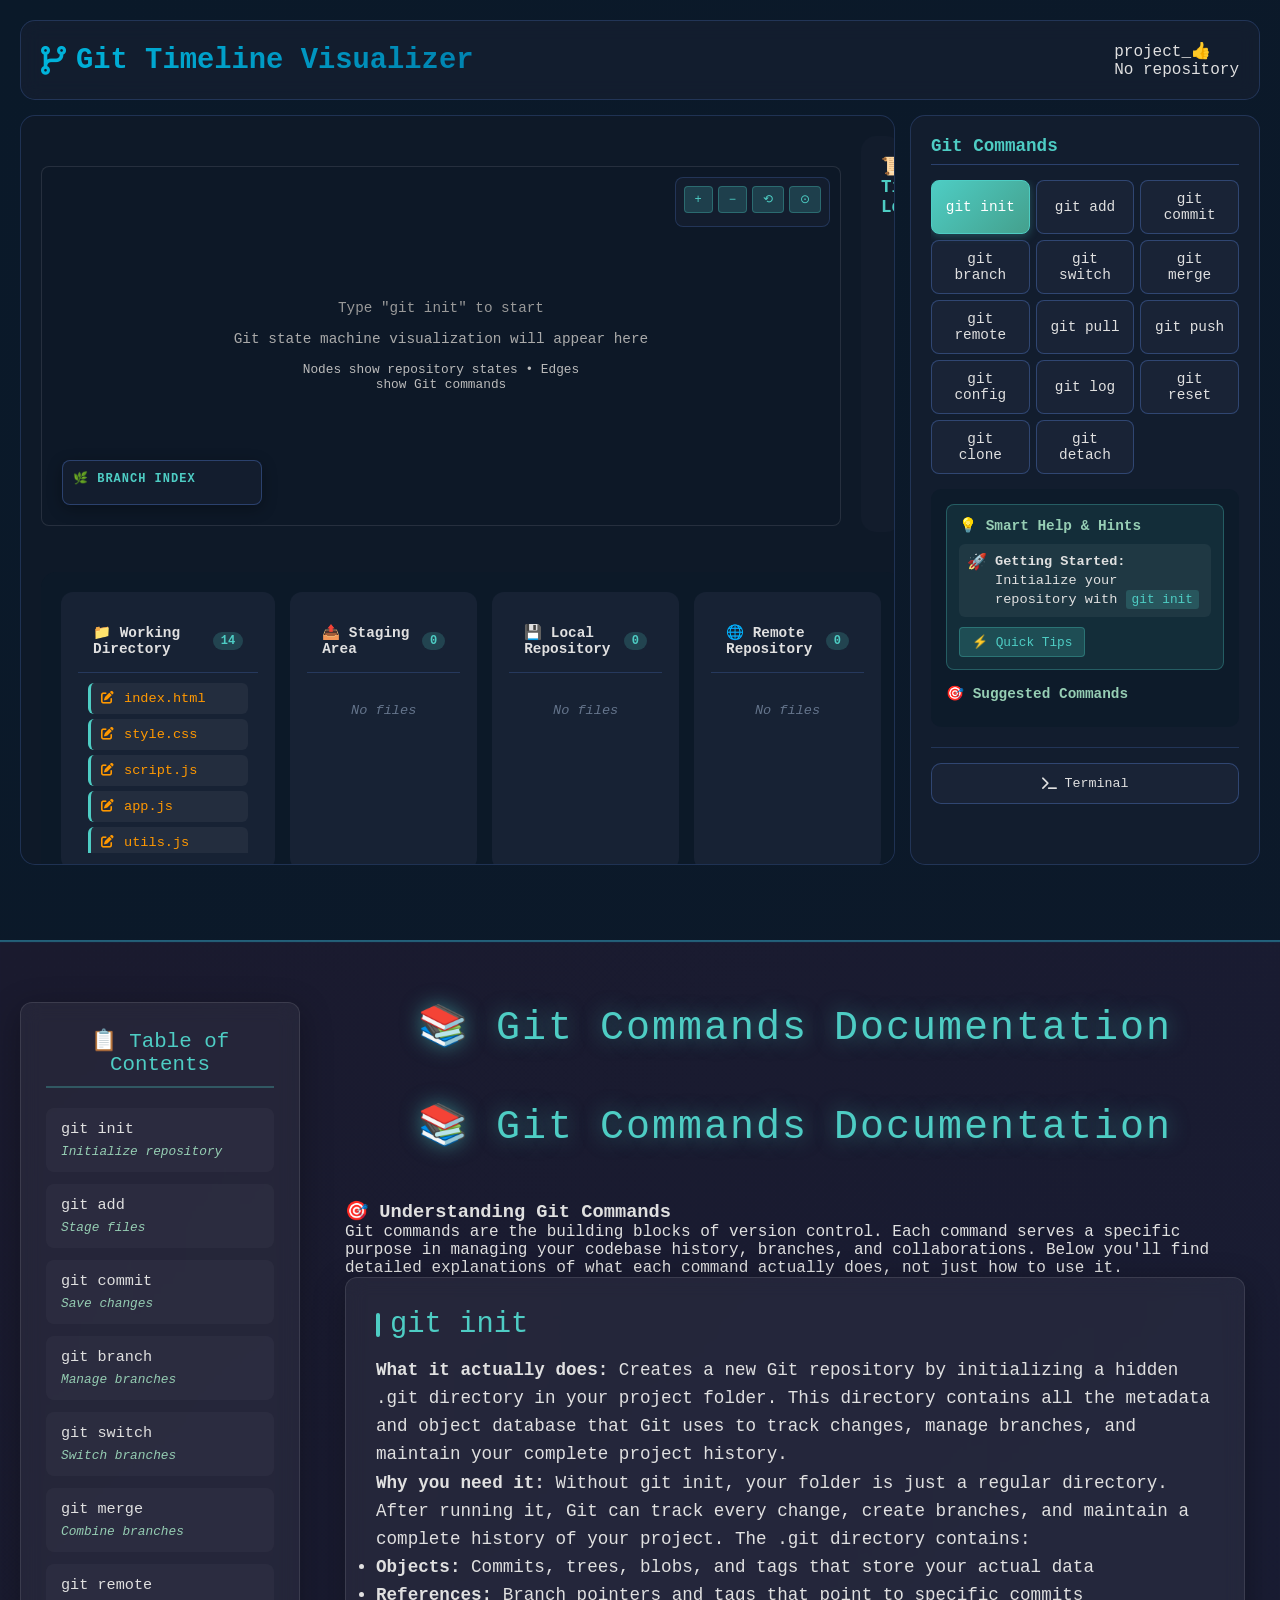
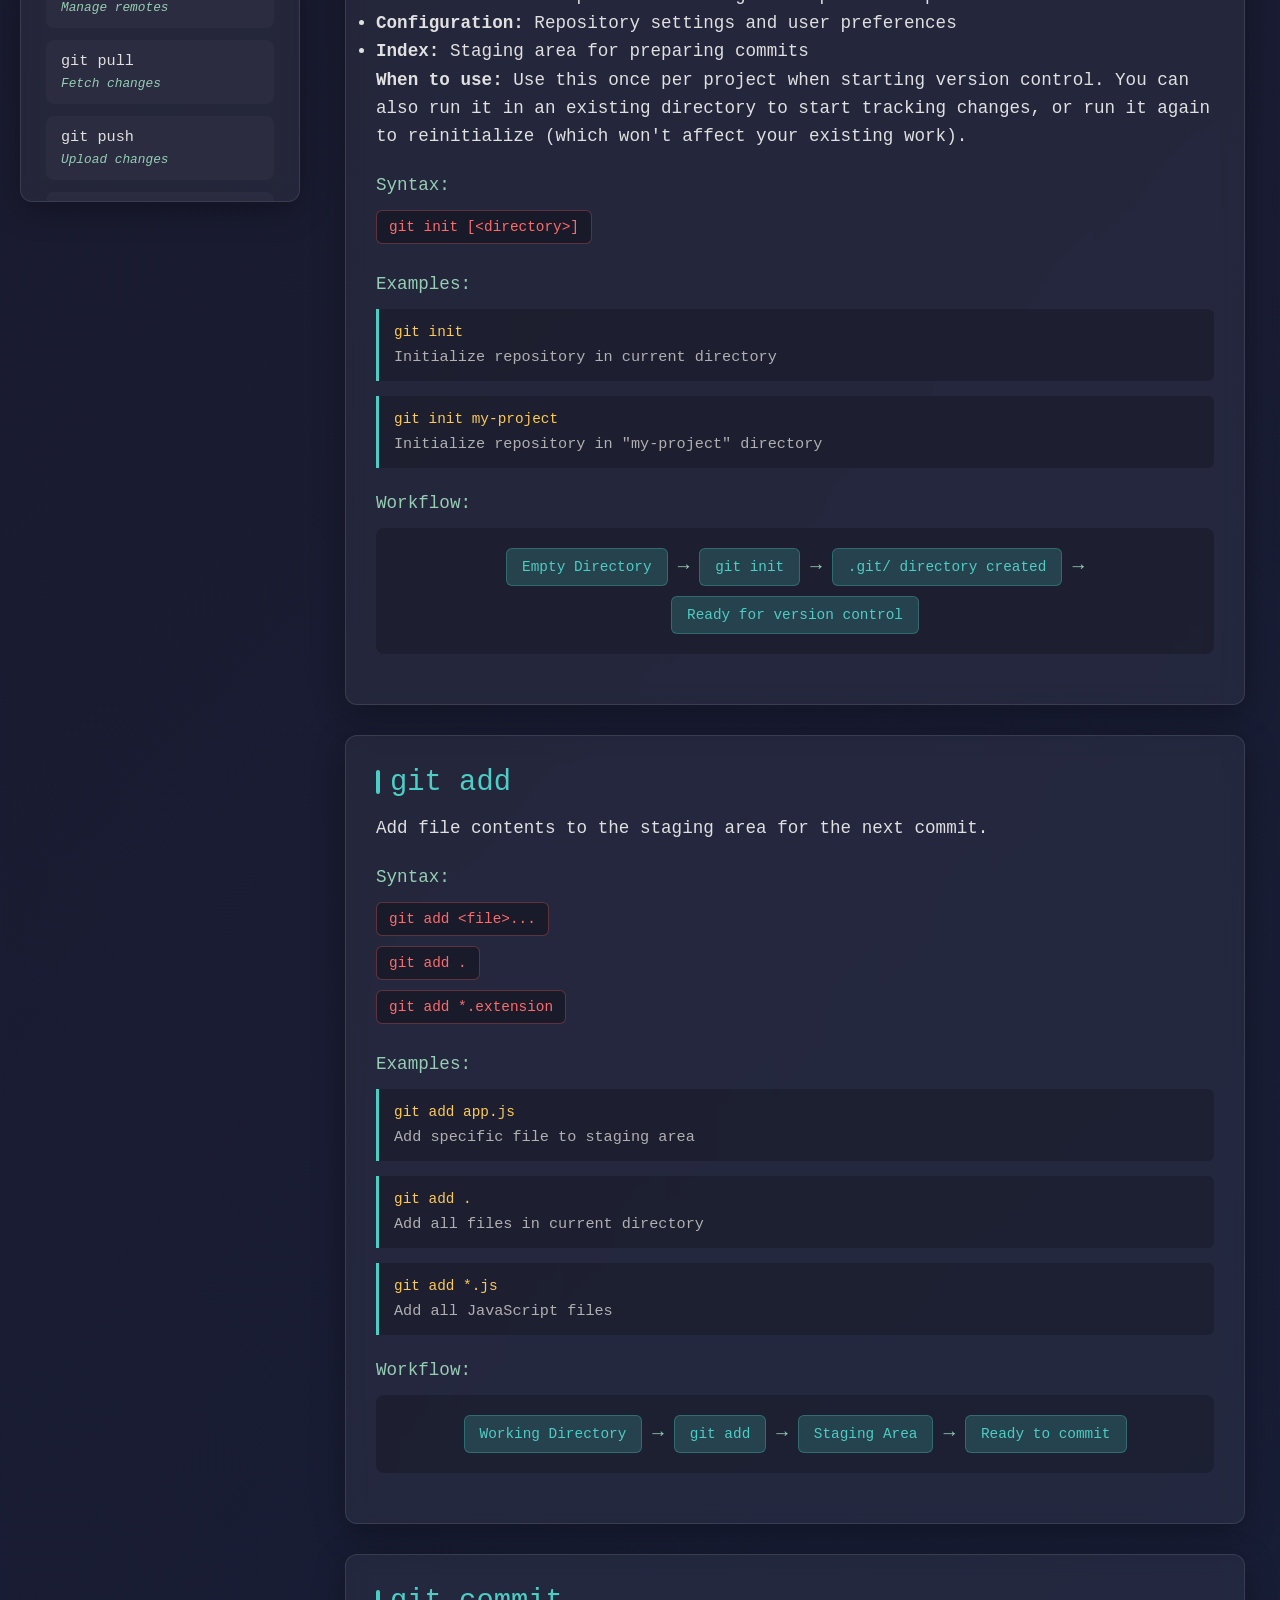
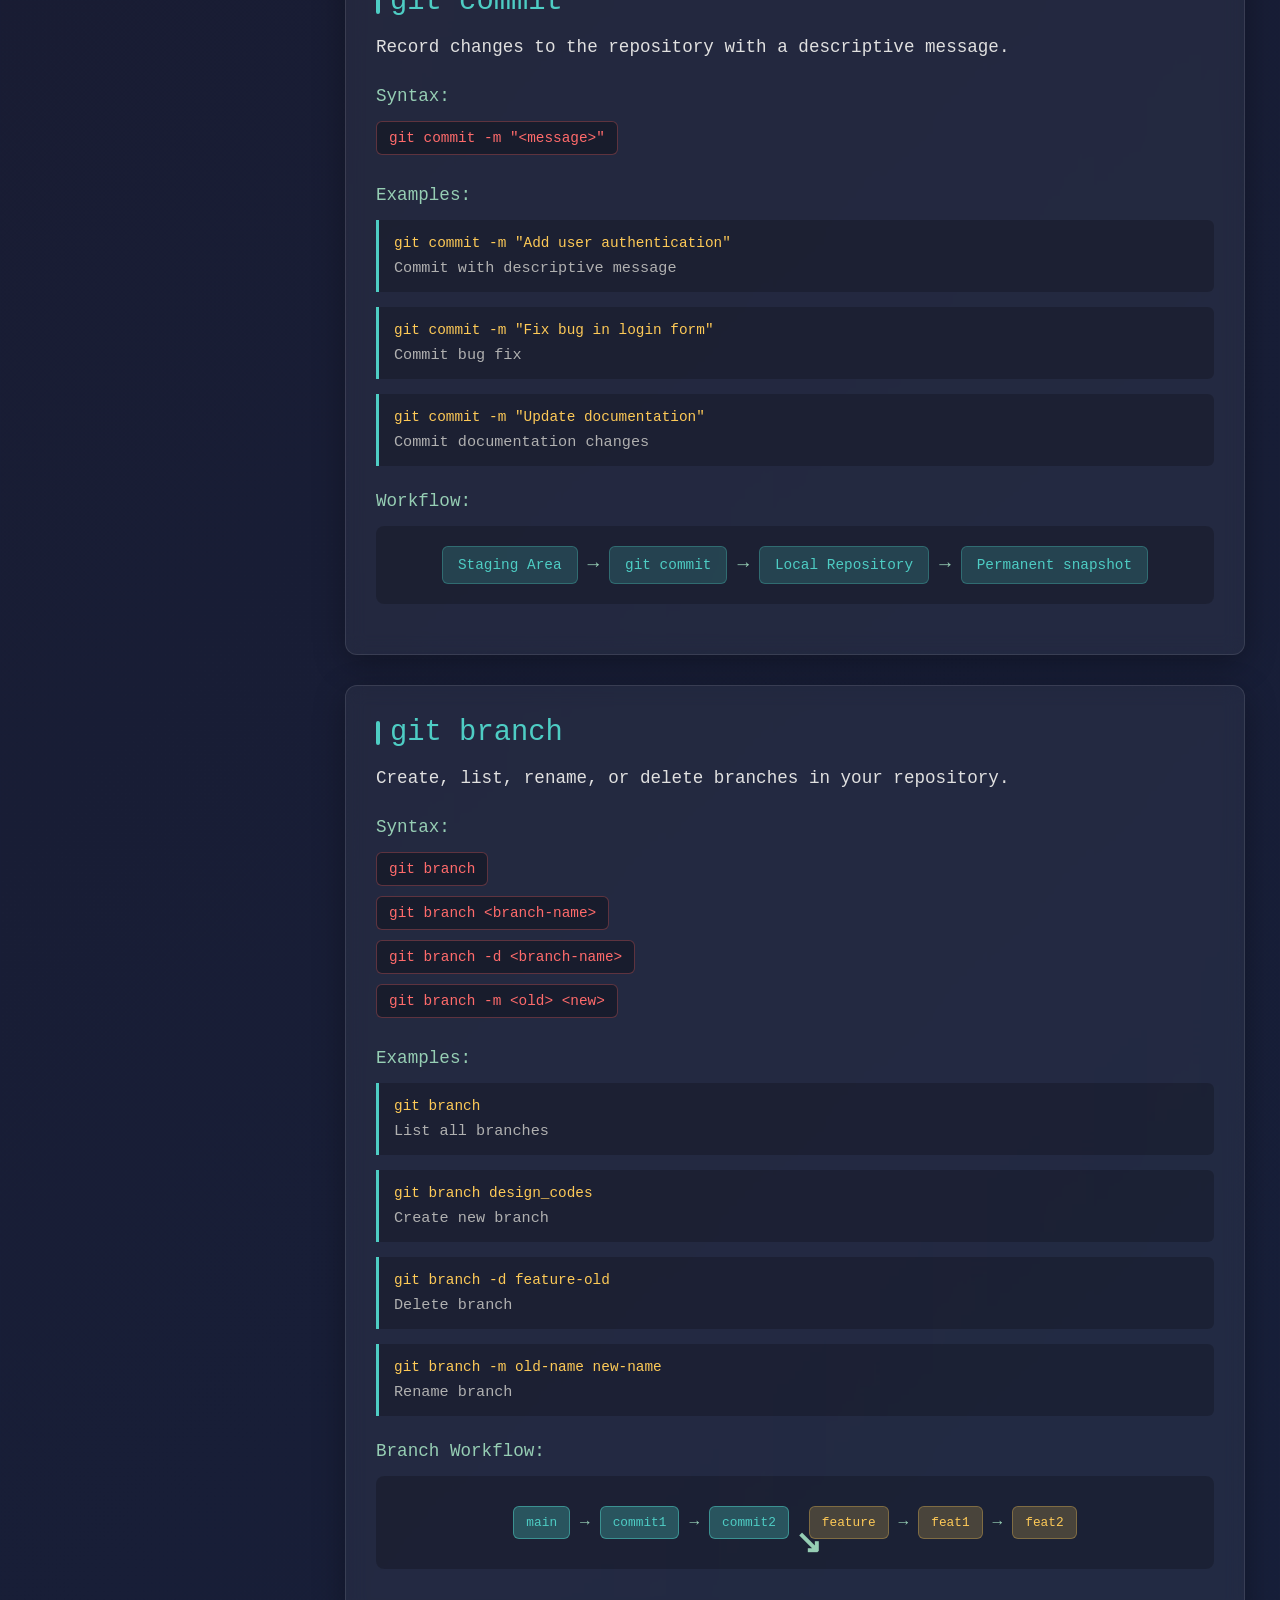
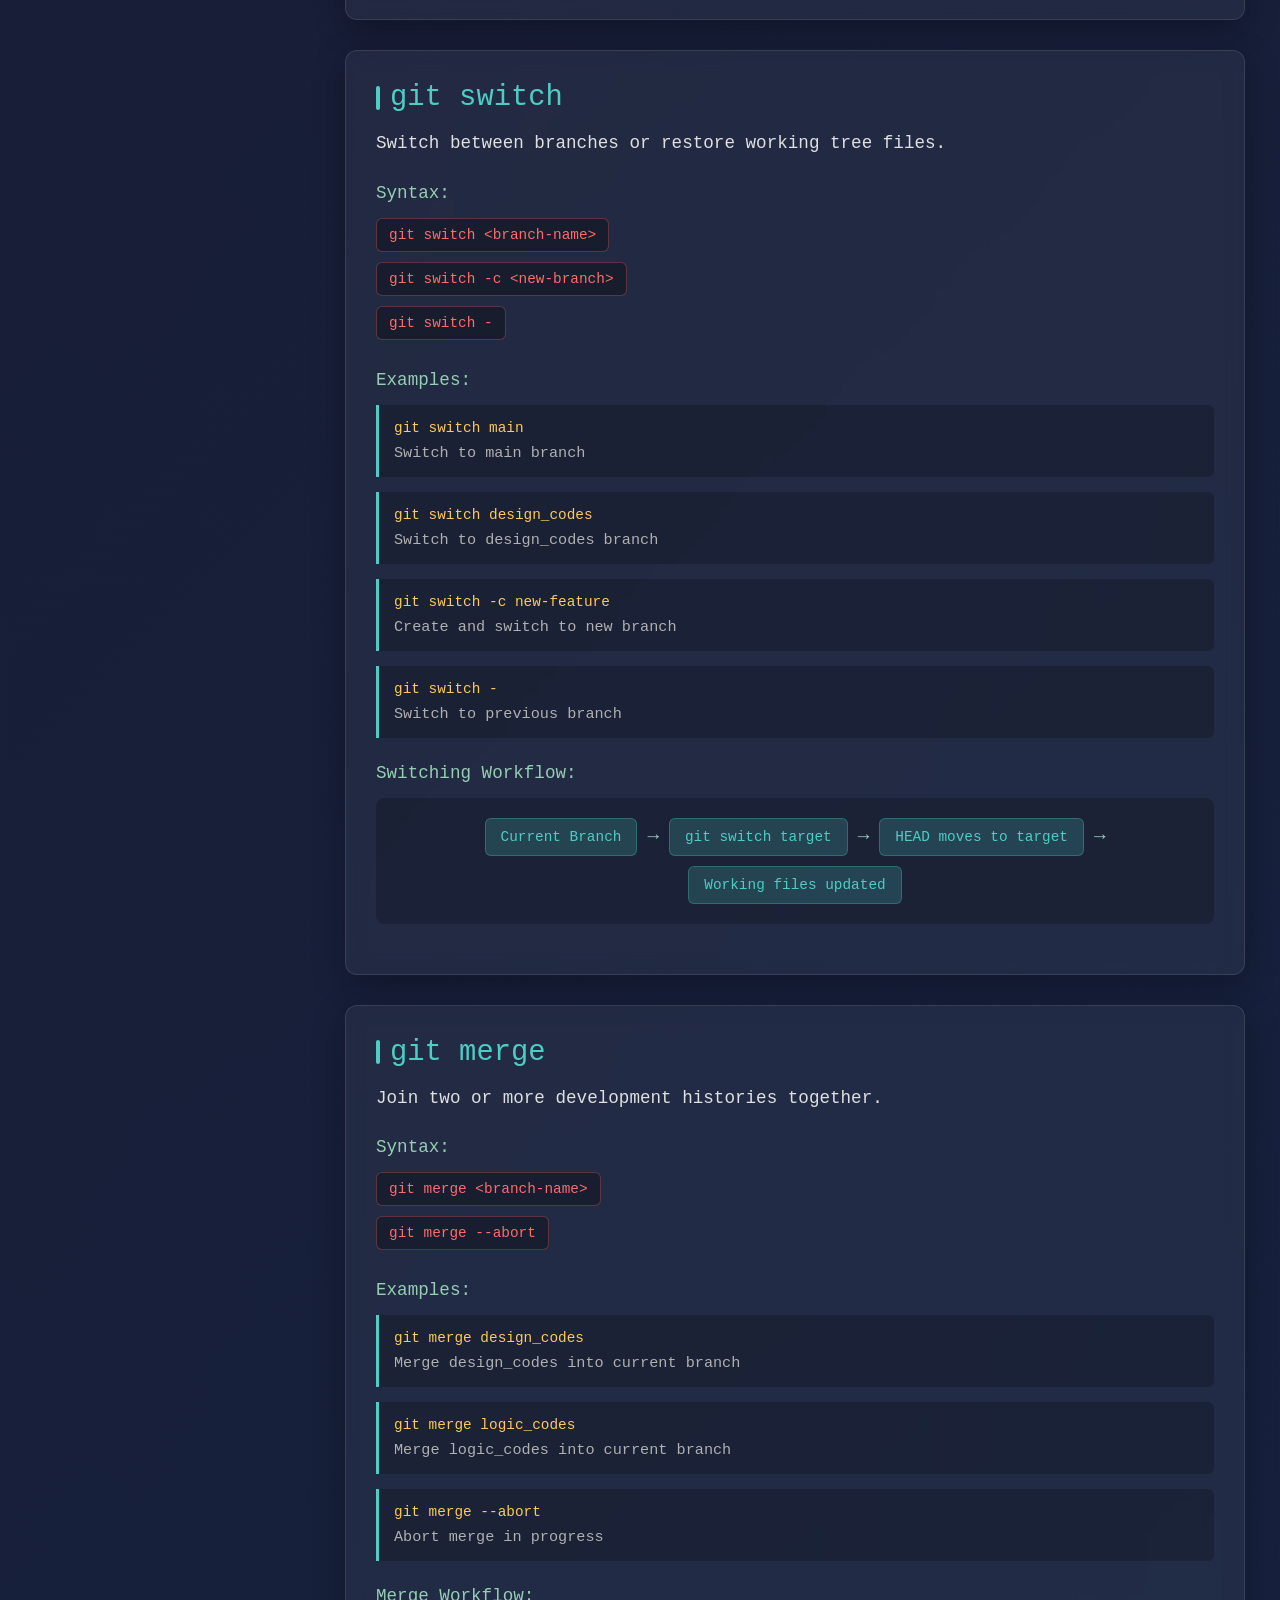
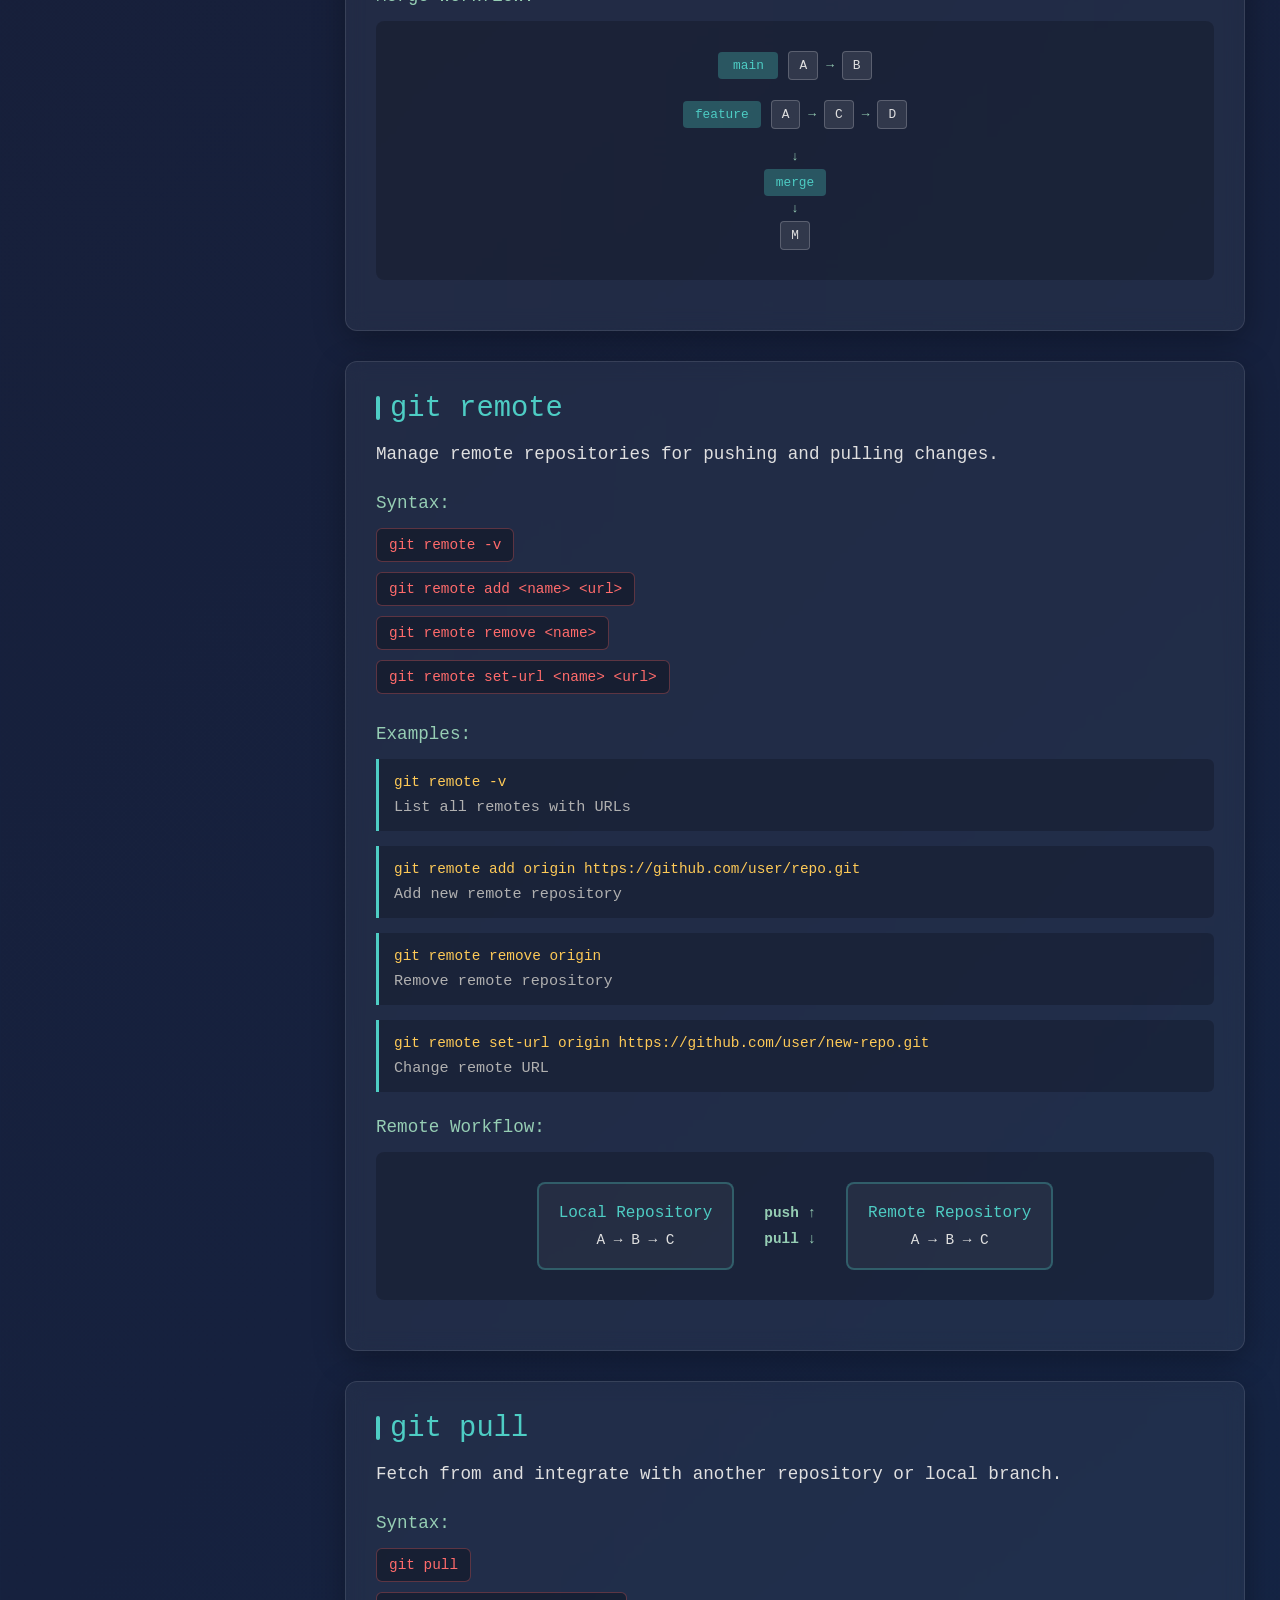
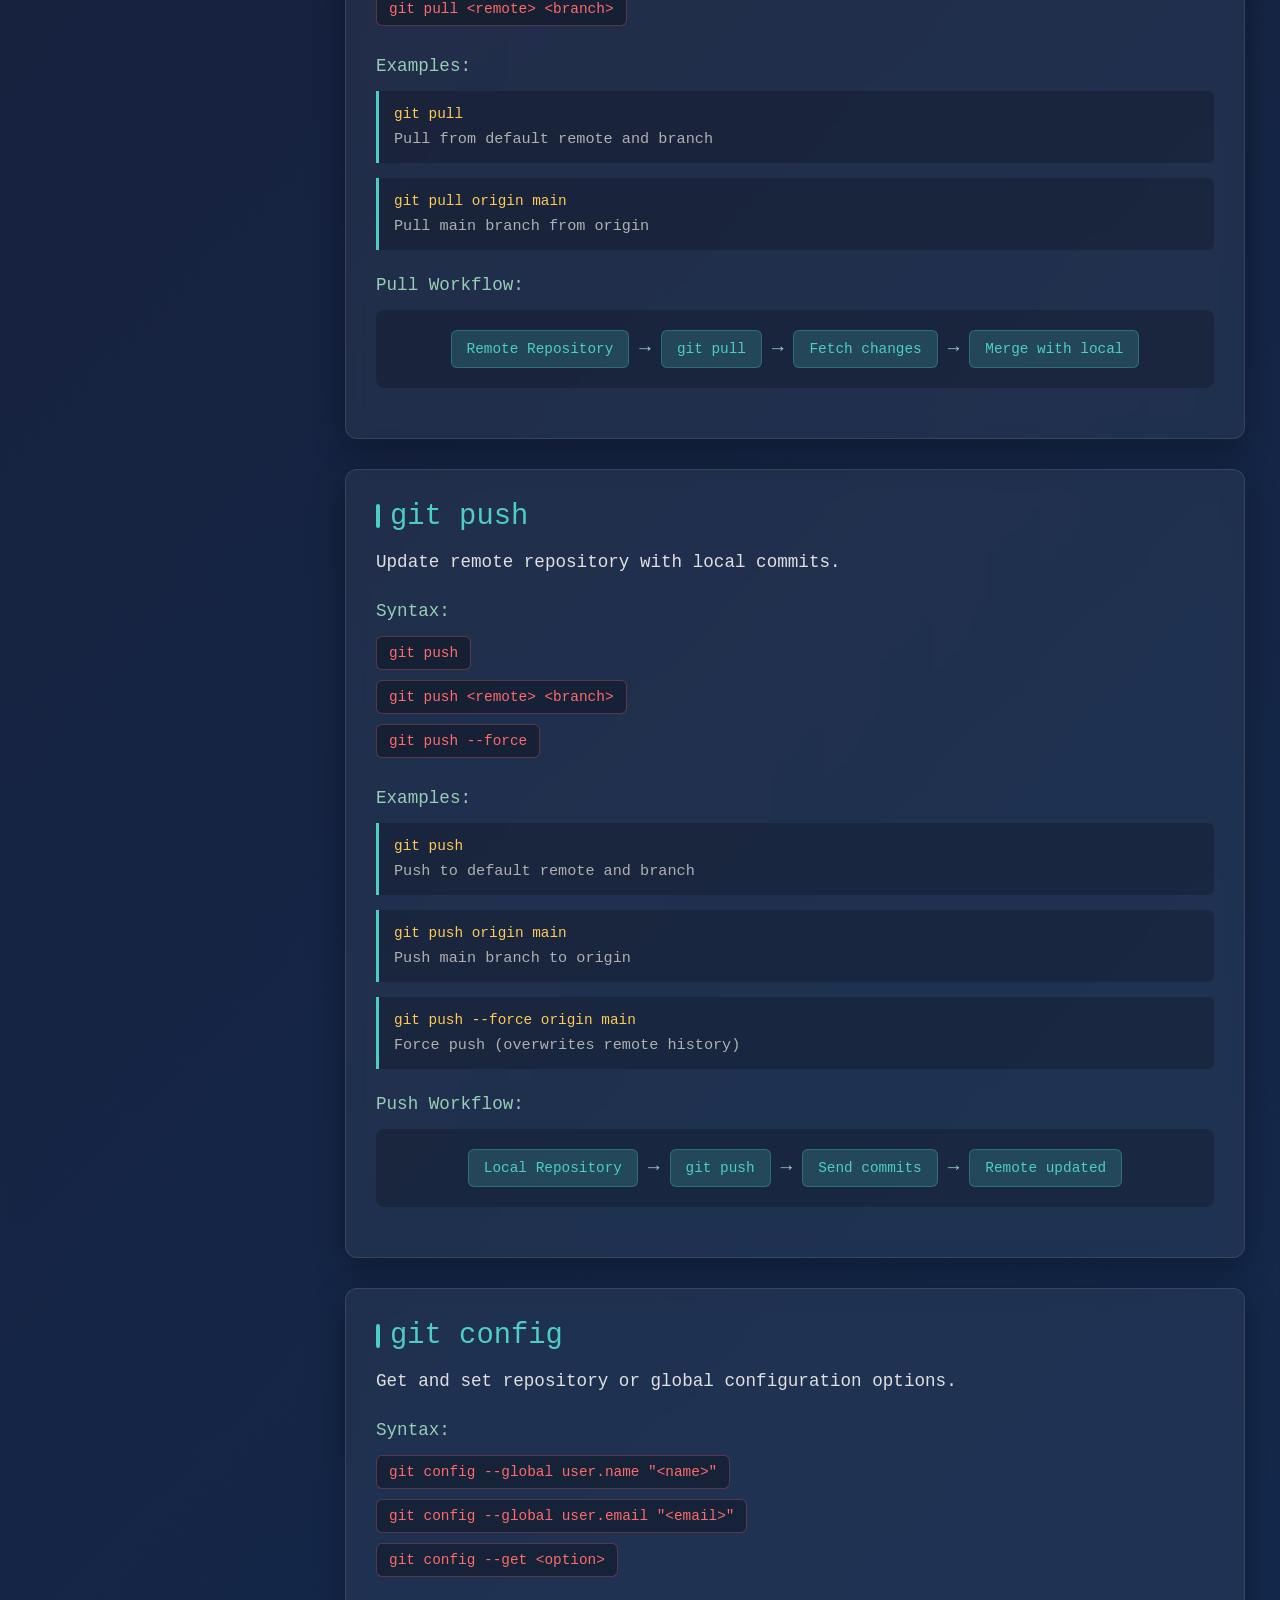
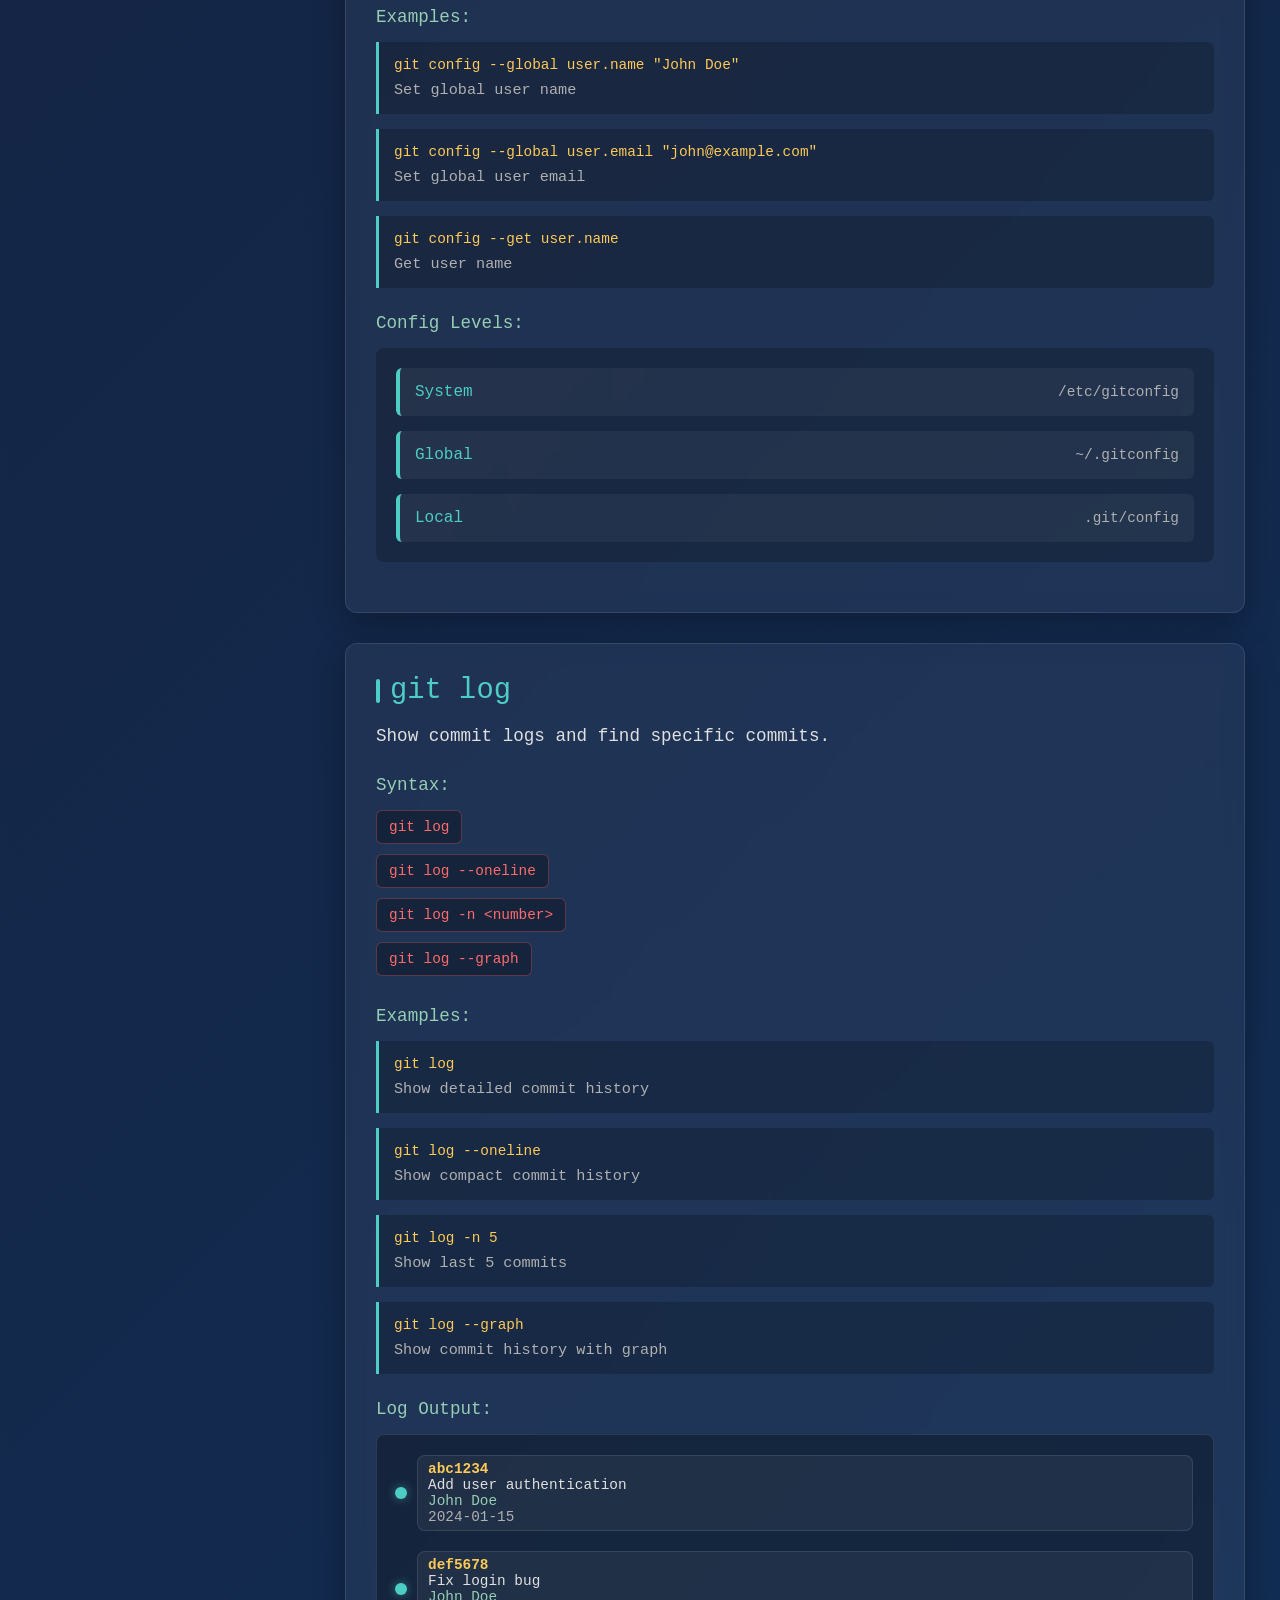
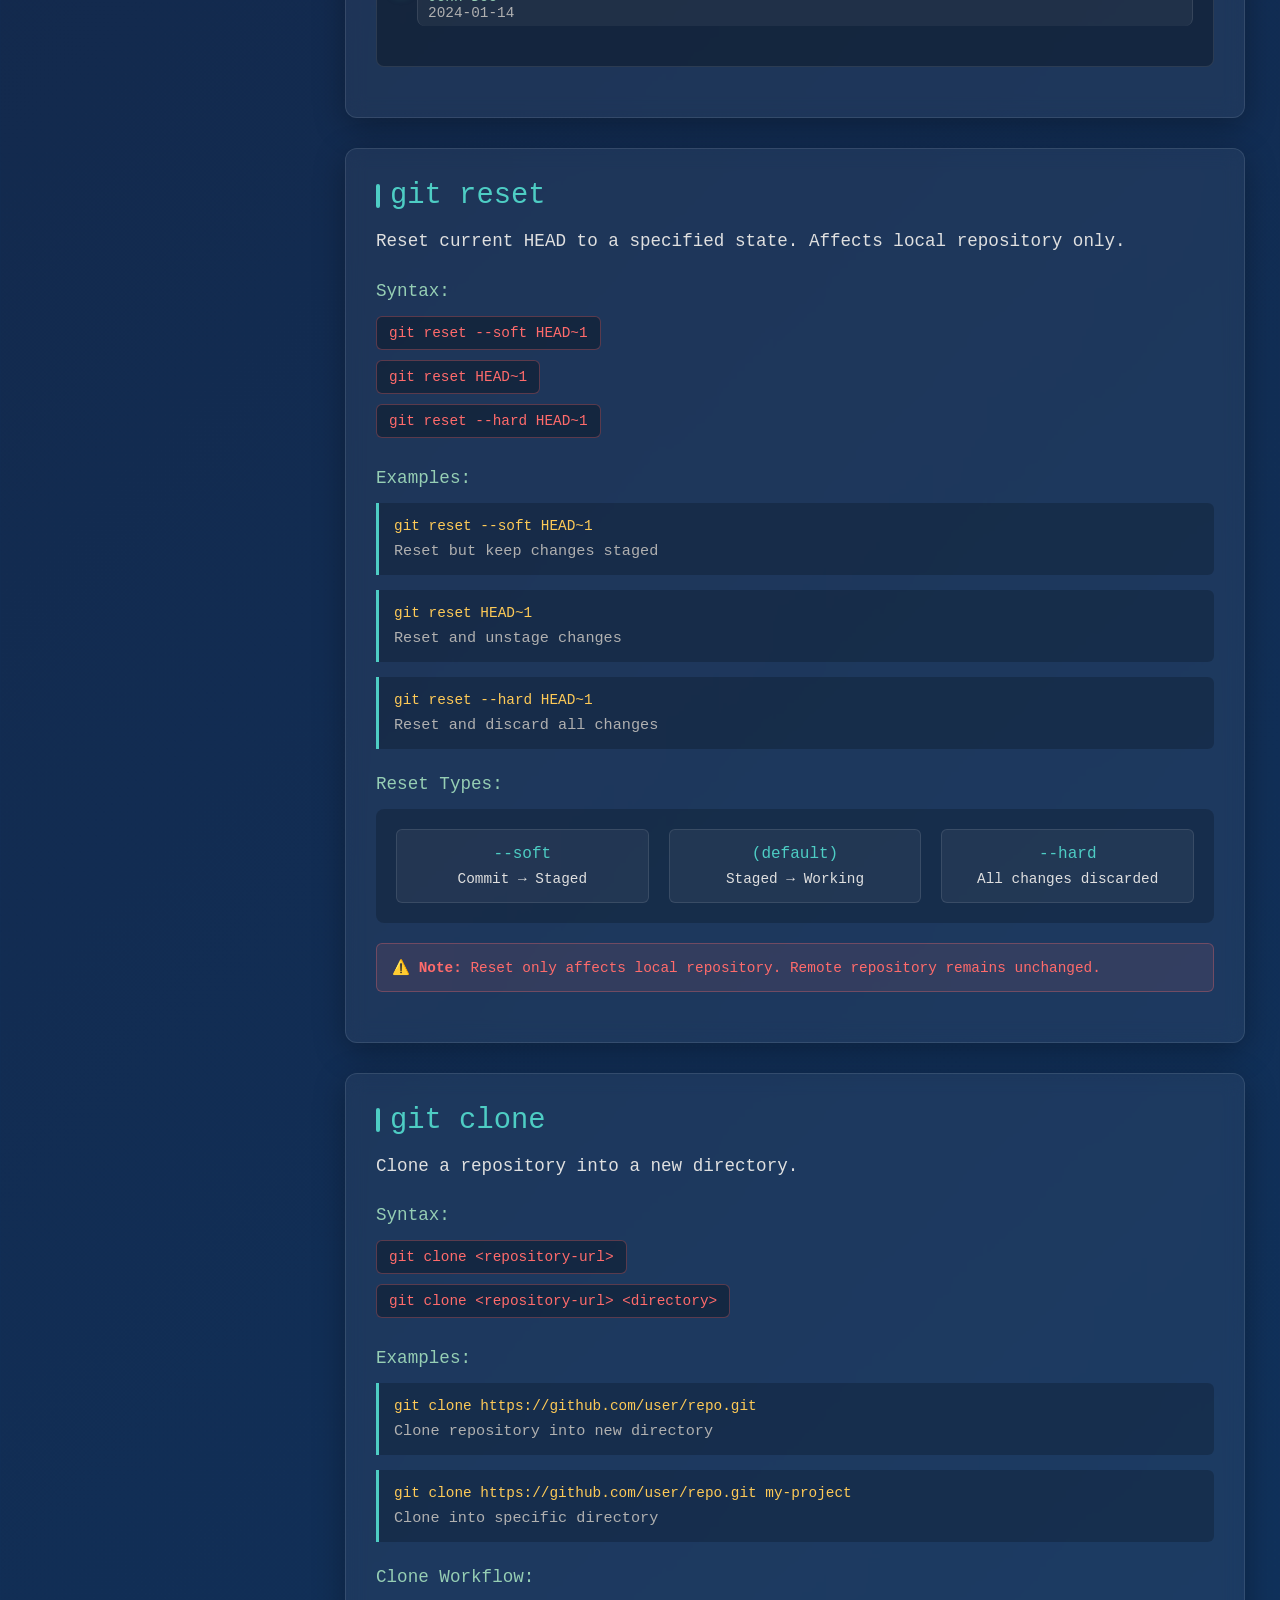
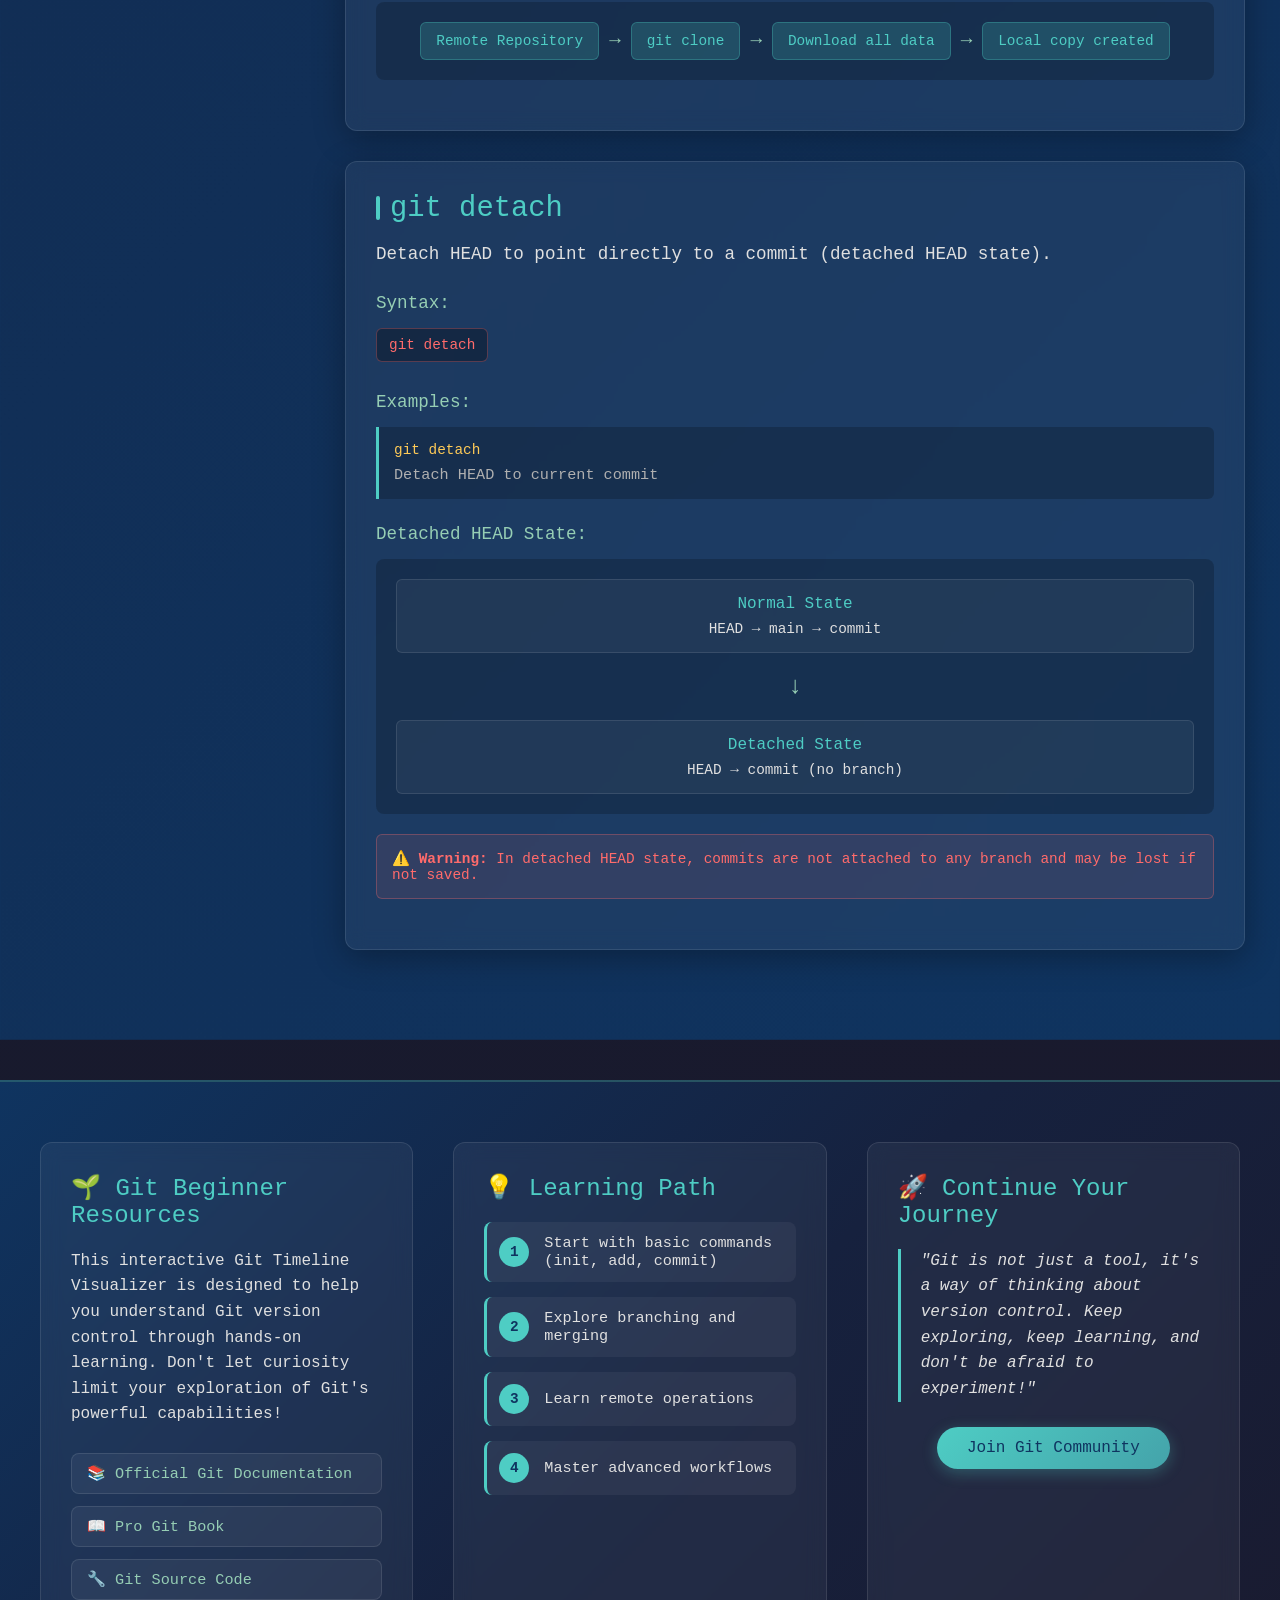
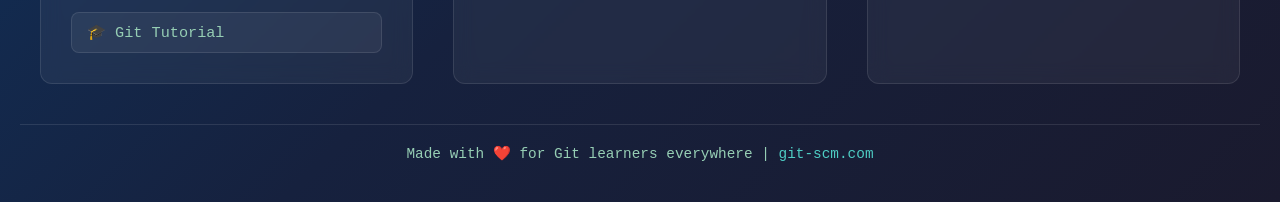
==== commit 8a6dacd6: "nothing" ====
--- a/index.html
+++ b/index.html
@@ -52,6 +52,7 @@
             grid-template-columns: 2fr 1fr;
             gap: 20px;
         }
+        
         .timeline-container {
             position: relative;
             height: 60vh;
@@ -79,6 +80,8 @@
         .timeline-container::-webkit-scrollbar-thumb:hover {
             background: rgba(78, 205, 196, 0.7);
         }
+        
+        .branch-visualizer {
             position: absolute;
             top: 0;
             left: 0;
@@ -108,18 +111,14 @@
             background: rgba(20, 30, 48, 0.6);
             border-radius: 15px;
             padding: 20px;
-            border: 1px solid rgba(100, 150, 255, 0.2);
-            height: 400px;
-            margin-top: 30px;
-            overflow-y: auto;
+            height:44vh;
+            overflow-y:scroll;
         }
         
         .timeline-log-container h3 {
             color: #4ecdc4;
             margin: 0 0 20px 0;
             font-size: 1.1rem;
-            border-bottom: 2px solid rgba(78, 205, 196, 0.3);
-            padding-bottom: 10px;
         }
         
         .timeline-log {
@@ -134,87 +133,197 @@
             top: 0;
             bottom: 0;
             width: 2px;
-            background: linear-gradient(180deg, #4ecdc4, #764ba2);
+            background: rgba(78, 205, 196, 0.3);
+        }
+        
+        .welcome-message {
+            text-align: center;
+            padding: 20px;
+            color: #e0e0e0;
+        }
+        
+        .welcome-title {
+            font-size: 18px;
+            font-weight: bold;
+            color: #4ecdc4;
+            margin-bottom: 15px;
+            text-shadow: 0 0 10px rgba(78, 205, 196, 0.3);
+        }
+        
+        .welcome-description {
+            font-size: 14px;
+            color: #b0b0b0;
+            margin-bottom: 20px;
+        }
+        
+        .command-example {
+            background: rgba(78, 205, 196, 0.1);
+            border: 1px solid rgba(78, 205, 196, 0.3);
+            border-radius: 6px;
+            padding: 12px;
+            margin: 20px 0;
+            display: inline-block;
+        }
+        
+        .command-example code {
+            color: #4ecdc4;
+            font-family: 'Courier New', monospace;
+            font-size: 16px;
+            font-weight: bold;
+            text-shadow: 0 0 5px rgba(78, 205, 196, 0.5);
+        }
+        
+        .welcome-features {
+            margin-top: 25px;
+            display: grid;
+            grid-template-columns: 1fr 1fr;
+            gap: 12px;
+            text-align: left;
+        }
+        
+        .feature-item {
+            background: rgba(255, 255, 255, 0.05);
+            border: 1px solid rgba(255, 255, 255, 0.1);
+            border-radius: 4px;
+            padding: 8px 12px;
+            font-size: 12px;
+            color: #d0d0d0;
+            transition: all 0.3s ease;
+        }
+        
+        .feature-item:hover {
+            background: rgba(78, 205, 196, 0.1);
+            border-color: rgba(78, 205, 196, 0.3);
+            transform: translateY(-2px);
         }
         
         .log-entry {
             position: relative;
             margin-bottom: 20px;
             padding: 15px;
-            background: rgba(30, 40, 60, 0.4);
-            border-radius: 10px;
-            border-left: 4px solid #4ecdc4;
+            background: rgba(255, 255, 255, 0.05);
+            border: 1px solid rgba(255, 255, 255, 0.1);
+            border-radius: 8px;
             transition: all 0.3s ease;
+            margin-left: 20px;
         }
         
         .log-entry:hover {
-            background: rgba(30, 40, 60, 0.6);
-            transform: translateX(5px);
+            background: rgba(255, 255, 255, 0.08);
+            border-color: rgba(78, 205, 196, 0.3);
+            transform: translateY(-2px);
+            box-shadow: 0 8px 25px rgba(0, 0, 0, 0.3);
         }
         
         .log-entry::before {
             content: '';
             position: absolute;
             left: -23px;
-            top: 20px;
+            top: 50%;
+            transform: translateY(-50%);
             width: 12px;
             height: 12px;
             border-radius: 50%;
             background: #4ecdc4;
-            border: 2px solid rgba(15, 25, 40, 0.8);
+            box-shadow: 0 0 10px rgba(78, 205, 196, 0.5);
             z-index: 1;
-        }
-        
-        .log-entry.commit {
-            border-left-color: #51cf66;
         }
         
         .log-entry.commit::before {
             background: #51cf66;
-        }
-        
-        .log-entry.branch {
-            border-left-color: #ff9ff3;
+            box-shadow: 0 0 10px rgba(81, 207, 102, 0.5);
         }
         
         .log-entry.branch::before {
             background: #ff9ff3;
-        }
-        
-        .log-entry.merge {
-            border-left-color: #feca57;
+            box-shadow: 0 0 10px rgba(255, 159, 243, 0.5);
         }
         
         .log-entry.merge::before {
             background: #feca57;
-        }
-        
-        .log-entry.remote {
-            border-left-color: #ff6b6b;
+            box-shadow: 0 0 10px rgba(254, 202, 87, 0.5);
         }
         
         .log-entry.remote::before {
             background: #ff6b6b;
+            box-shadow: 0 0 10px rgba(255, 107, 107, 0.5);
+        }
+        
+        .log-entry.error::before {
+            background: #F44336;
+            box-shadow: 0 0 10px rgba(244, 67, 54, 0.5);
+        }
+        
+        .log-entry.info::before {
+            background: #2196F3;
+            box-shadow: 0 0 10px rgba(33, 150, 243, 0.5);
+        }
+        
+        .log-entry.init::before {
+            background: #4ecdc4;
+            box-shadow: 0 0 10px rgba(78, 205, 196, 0.5);
+        }
+        
+        .log-entry.clone::before {
+            background: #48dbfb;
+            box-shadow: 0 0 10px rgba(72, 219, 251, 0.5);
+        }
+        
+        .log-entry.pull::before {
+            background: #1dd1a1;
+            box-shadow: 0 0 10px rgba(29, 209, 161, 0.5);
+        }
+        
+        .log-entry.push::before {
+            background: #ff6348;
+            box-shadow: 0 0 10px rgba(255, 99, 72, 0.5);
+        }
+        
+        .log-entry.config::before {
+            background: #9c27b0;
+            box-shadow: 0 0 10px rgba(156, 39, 176, 0.5);
+        }
+        
+        .log-entry.reset::before {
+            background: #f44336;
+            box-shadow: 0 0 10px rgba(244, 67, 54, 0.5);
+        }
+        
+        .log-entry.detach::before {
+            background: #ff5722;
+            box-shadow: 0 0 10px rgba(255, 87, 34, 0.5);
         }
         
         .log-time {
             font-size: 0.8rem;
             color: #96ceb4;
-            margin-bottom: 5px;
-            font-weight: bold;
+            margin-bottom: 8px;
+            font-weight: 600;
+            text-transform: uppercase;
+            letter-spacing: 1px;
         }
         
         .log-command {
-            font-size: 0.9rem;
+            font-size: 0.95rem;
             color: #74c0fc;
-            margin-bottom: 5px;
             font-family: 'Courier New', monospace;
+            font-weight: 500;
+            margin-bottom: 8px;
+            background: rgba(116, 192, 252, 0.1);
+            padding: 4px 8px;
+            border-radius: 4px;
+            display: inline-block;
         }
         
         .log-description {
-            font-size: 0.85rem;
             color: #e0e0e0;
-            line-height: 1.4;
+            font-size: 0.95rem;
+            line-height: 1.5;
+            margin-bottom: 4px;
+        }
+        
+        .log-description:last-child {
+            margin-bottom: 0;
         }
         
         .no-logs {
@@ -386,8 +495,6 @@
         
         .auxiliary-commands {
             background: rgba(10, 25, 41, 0.6);
-        .auxiliary-commands {
-            background: rgba(10, 25, 41, 0.6);
             border-radius: 10px;
             padding: 15px;
             min-height: 100px;
@@ -417,7 +524,73 @@
             border-radius: 6px;
             transition: all 0.2s ease;
         }
-
+        
+        .help-item:hover {
+            background: rgba(255, 255, 255, 0.1);
+            transform: translateX(2px);
+        }
+        
+        .help-icon {
+            font-size: 16px;
+            flex-shrink: 0;
+        }
+        
+        .help-text {
+            font-size: 0.85rem;
+            line-height: 1.4;
+        }
+        
+        .help-text code {
+            background: rgba(78, 205, 196, 0.2);
+            color: #4ecdc4;
+            padding: 2px 6px;
+            border-radius: 3px;
+            font-family: 'Courier New', monospace;
+            font-size: 0.8rem;
+        }
+        
+        .help-toggle {
+            background: rgba(78, 205, 196, 0.2);
+            border: 1px solid rgba(78, 205, 196, 0.3);
+            color: #4ecdc4;
+            padding: 6px 12px;
+            border-radius: 4px;
+            cursor: pointer;
+            font-size: 0.8rem;
+            transition: all 0.2s ease;
+        }
+        
+        .help-toggle:hover {
+            background: rgba(78, 205, 196, 0.3);
+            transform: translateY(-1px);
+        }
+        
+        .auxiliary-commands h4 {
+            color: #96ceb4;
+            margin: 0 0 10px 0;
+            font-size: 0.9rem;
+        }
+        
+        .aux-cmd-btn {
+            display: block;
+            width: 100%;
+            padding: 8px 12px;
+            margin-bottom: 5px;
+            border-radius: 6px;
+            border: 1px solid rgba(100, 150, 255, 0.2);
+            background: rgba(40, 50, 70, 0.4);
+            color: #e0e0e0;
+            font-size: 0.85rem;
+            cursor: pointer;
+            transition: all 0.2s ease;
+            text-align: left;
+        }
+        
+        .aux-cmd-btn:hover {
+            background: rgba(78, 205, 196, 0.15);
+            border-color: rgba(78, 205, 196, 0.5);
+        }
+        
         .graph-control-btn {
             display: block;
             width: 100%;
@@ -479,6 +652,824 @@
             box-shadow: 0 4px 15px rgba(0, 0, 0, 0.3);
         }
         
+        /* Documentation Section Styles */
+        .documentation-section {
+            background: linear-gradient(135deg, #1a1a2e 0%, #16213e 50%, #0f3460 100%);
+            padding: 60px 20px;
+            margin-top: 40px;
+            border-top: 2px solid rgba(78, 205, 196, 0.3);
+        }
+        
+        .documentation-container {
+            max-width: 1200px;
+            margin: 0 auto;
+        }
+        
+        .documentation-title {
+            text-align: center;
+            font-size: 2.5rem;
+            color: #4ecdc4;
+            margin-bottom: 50px;
+            text-shadow: 0 0 20px rgba(78, 205, 196, 0.5);
+            font-weight: 300;
+            letter-spacing: 2px;
+        }
+        
+        .command-doc {
+            background: rgba(255, 255, 255, 0.05);
+            border: 1px solid rgba(255, 255, 255, 0.1);
+            border-radius: 12px;
+            padding: 30px;
+            margin-bottom: 30px;
+            backdrop-filter: blur(10px);
+            transition: all 0.3s ease;
+            box-shadow: 0 8px 32px rgba(0, 0, 0, 0.3);
+        }
+        
+        .command-doc:hover {
+            transform: translateY(-5px);
+            box-shadow: 0 12px 40px rgba(78, 205, 196, 0.2);
+            border-color: rgba(78, 205, 196, 0.3);
+        }
+        
+        .command-title {
+            color: #4ecdc4;
+            font-size: 1.8rem;
+            margin-bottom: 15px;
+            font-weight: 400;
+            display: flex;
+            align-items: center;
+            gap: 10px;
+        }
+        
+        .command-title::before {
+            content: '';
+            width: 4px;
+            height: 24px;
+            background: #4ecdc4;
+            border-radius: 2px;
+        }
+        
+        .command-description {
+            color: #e0e0e0;
+            margin-bottom: 25px;
+            line-height: 1.6;
+            font-size: 1.1rem;
+        }
+        
+        .command-syntax {
+            margin-bottom: 25px;
+        }
+        
+        .command-syntax h4 {
+            color: #96ceb4;
+            margin-bottom: 10px;
+            font-size: 1.1rem;
+            font-weight: 500;
+        }
+        
+        .command-syntax code {
+            background: rgba(0, 0, 0, 0.3);
+            color: #ff6b6b;
+            padding: 8px 12px;
+            border-radius: 6px;
+            font-family: 'Courier New', monospace;
+            font-size: 0.9rem;
+            display: inline-block;
+            margin: 5px 5px 5px 0;
+            border: 1px solid rgba(255, 107, 107, 0.3);
+        }
+        
+        .command-examples {
+            margin-bottom: 25px;
+        }
+        
+        .command-examples h4 {
+            color: #96ceb4;
+            margin-bottom: 15px;
+            font-size: 1.1rem;
+            font-weight: 500;
+        }
+        
+        .example {
+            background: rgba(0, 0, 0, 0.2);
+            border-left: 3px solid #4ecdc4;
+            padding: 15px;
+            margin-bottom: 15px;
+            border-radius: 0 6px 6px 0;
+        }
+        
+        .example code {
+            color: #feca57;
+            font-family: 'Courier New', monospace;
+            font-size: 0.9rem;
+            display: block;
+            margin-bottom: 8px;
+        }
+        
+        .example p {
+            color: #b0b0b0;
+            margin: 0;
+            font-size: 0.95rem;
+        }
+        
+        .command-diagram {
+            margin-bottom: 20px;
+        }
+        
+        .command-diagram h4 {
+            color: #96ceb4;
+            margin-bottom: 15px;
+            font-size: 1.1rem;
+            font-weight: 500;
+        }
+        
+        /* Workflow Diagram */
+        .workflow-diagram {
+            display: flex;
+            align-items: center;
+            justify-content: center;
+            gap: 10px;
+            flex-wrap: wrap;
+            padding: 20px;
+            background: rgba(0, 0, 0, 0.2);
+            border-radius: 8px;
+        }
+        
+        .workflow-step {
+            background: rgba(78, 205, 196, 0.2);
+            color: #4ecdc4;
+            padding: 10px 15px;
+            border-radius: 6px;
+            border: 1px solid rgba(78, 205, 196, 0.3);
+            font-size: 0.9rem;
+            font-weight: 500;
+        }
+        
+        .workflow-arrow {
+            color: #96ceb4;
+            font-size: 1.2rem;
+            font-weight: bold;
+        }
+        
+        /* Branch Diagram */
+        .branch-diagram {
+            display: flex;
+            align-items: center;
+            justify-content: center;
+            gap: 20px;
+            padding: 30px;
+            background: rgba(0, 0, 0, 0.2);
+            border-radius: 8px;
+            position: relative;
+        }
+        
+        .branch-line {
+            display: flex;
+            align-items: center;
+            gap: 10px;
+        }
+        
+        .branch-commit {
+            background: rgba(78, 205, 196, 0.2);
+            color: #4ecdc4;
+            padding: 8px 12px;
+            border-radius: 6px;
+            border: 1px solid rgba(78, 205, 196, 0.3);
+            font-size: 0.8rem;
+            font-weight: 500;
+        }
+        
+        .branch-arrow {
+            color: #96ceb4;
+            font-size: 1rem;
+            font-weight: bold;
+        }
+        
+        .branch-split {
+            color: #96ceb4;
+            font-size: 2rem;
+            font-weight: bold;
+            position: absolute;
+            left: 50%;
+            top: 50%;
+        }
+        
+        .main-branch .branch-commit {
+            background: rgba(78, 205, 196, 0.3);
+            border-color: rgba(78, 205, 196, 0.5);
+        }
+        
+        .feature-branch .branch-commit {
+            background: rgba(254, 202, 87, 0.2);
+            border-color: rgba(254, 202, 87, 0.3);
+            color: #feca57;
+        }
+        
+        /* Merge Diagram */
+        .merge-diagram {
+            display: flex;
+            flex-direction: column;
+            align-items: center;
+            gap: 20px;
+            padding: 30px;
+            background: rgba(0, 0, 0, 0.2);
+            border-radius: 8px;
+        }
+        
+        .merge-branch {
+            display: flex;
+            align-items: center;
+            gap: 10px;
+            width: 100%;
+            justify-content: center;
+        }
+        
+        .merge-label {
+            background: rgba(78, 205, 196, 0.3);
+            color: #4ecdc4;
+            padding: 6px 12px;
+            border-radius: 4px;
+            font-size: 0.8rem;
+            font-weight: 500;
+            min-width: 60px;
+            text-align: center;
+        }
+        
+        .merge-commits {
+            display: flex;
+            align-items: center;
+            gap: 8px;
+        }
+        
+        .merge-commit {
+            background: rgba(255, 255, 255, 0.1);
+            color: #e0e0e0;
+            padding: 6px 10px;
+            border-radius: 4px;
+            font-size: 0.8rem;
+            border: 1px solid rgba(255, 255, 255, 0.2);
+        }
+        
+        .merge-arrow {
+            color: #96ceb4;
+            font-size: 0.8rem;
+            font-weight: bold;
+        }
+        
+        .merge-result {
+            display: flex;
+            flex-direction: column;
+            align-items: center;
+            gap: 5px;
+        }
+        
+        /* Remote Diagram */
+        .remote-diagram {
+            display: flex;
+            align-items: center;
+            justify-content: center;
+            gap: 30px;
+            padding: 30px;
+            background: rgba(0, 0, 0, 0.2);
+            border-radius: 8px;
+        }
+        
+        .remote-box {
+            background: rgba(255, 255, 255, 0.05);
+            border: 2px solid rgba(78, 205, 196, 0.3);
+            border-radius: 8px;
+            padding: 20px;
+            min-width: 150px;
+        }
+        
+        .remote-label {
+            color: #4ecdc4;
+            font-weight: 500;
+            margin-bottom: 10px;
+            text-align: center;
+        }
+        
+        .remote-commits {
+            color: #e0e0e0;
+            font-family: 'Courier New', monospace;
+            font-size: 0.9rem;
+            text-align: center;
+        }
+        
+        .remote-arrows {
+            display: flex;
+            flex-direction: column;
+            gap: 10px;
+        }
+        
+        .remote-arrow {
+            color: #96ceb4;
+            font-weight: bold;
+            font-size: 0.9rem;
+            text-align: center;
+        }
+        
+        /* Config Diagram */
+        .config-diagram {
+            display: flex;
+            flex-direction: column;
+            gap: 15px;
+            padding: 20px;
+            background: rgba(0, 0, 0, 0.2);
+            border-radius: 8px;
+        }
+        
+        .config-level {
+            display: flex;
+            justify-content: space-between;
+            align-items: center;
+            background: rgba(255, 255, 255, 0.05);
+            padding: 15px;
+            border-radius: 6px;
+            border-left: 4px solid #4ecdc4;
+        }
+        
+        .config-label {
+            color: #4ecdc4;
+            font-weight: 500;
+        }
+        
+        .config-desc {
+            color: #b0b0b0;
+            font-family: 'Courier New', monospace;
+            font-size: 0.9rem;
+        }
+        
+        /* Log Example */
+        .log-example {
+            background: rgba(0, 0, 0, 0.3);
+            border-radius: 8px;
+            padding: 20px;
+            border: 1px solid rgba(255, 255, 255, 0.1);
+        }
+        
+        .log-entry {
+            display: block;
+            padding: 5px 10px;
+            border-bottom: 1px solid rgba(255, 255, 255, 0.1);
+            font-family: 'Courier New', monospace;
+            font-size: 0.9rem;
+        }
+        
+        .log-entry:last-child {
+            border-bottom: none;
+        }
+        
+        .log-hash {
+            color: #feca57;
+            font-weight: bold;
+        }
+        
+        .log-message {
+            color: #e0e0e0;
+        }
+        
+        .log-author {
+            color: #96ceb4;
+        }
+        
+        .log-date {
+            color: #b0b0b0;
+        }
+        
+        /* Reset Diagram */
+        .reset-diagram {
+            display: flex;
+            gap: 20px;
+            padding: 20px;
+            background: rgba(0, 0, 0, 0.2);
+            border-radius: 8px;
+            margin-bottom: 20px;
+        }
+        
+        .reset-type {
+            flex: 1;
+            background: rgba(255, 255, 255, 0.05);
+            padding: 15px;
+            border-radius: 6px;
+            text-align: center;
+            border: 1px solid rgba(255, 255, 255, 0.1);
+        }
+        
+        .reset-label {
+            color: #4ecdc4;
+            font-weight: 500;
+            margin-bottom: 8px;
+        }
+        
+        .reset-desc {
+            color: #e0e0e0;
+            font-size: 0.9rem;
+        }
+        
+        .reset-warning {
+            background: rgba(255, 107, 107, 0.1);
+            border: 1px solid rgba(255, 107, 107, 0.3);
+            border-radius: 6px;
+            padding: 15px;
+            color: #ff6b6b;
+            font-size: 0.9rem;
+        }
+        
+        /* Detach Diagram */
+        .detach-diagram {
+            display: flex;
+            flex-direction: column;
+            gap: 20px;
+            padding: 20px;
+            background: rgba(0, 0, 0, 0.2);
+            border-radius: 8px;
+            margin-bottom: 20px;
+        }
+        
+        .detach-state {
+            background: rgba(255, 255, 255, 0.05);
+            padding: 15px;
+            border-radius: 6px;
+            text-align: center;
+            border: 1px solid rgba(255, 255, 255, 0.1);
+        }
+        
+        .detach-label {
+            color: #4ecdc4;
+            font-weight: 500;
+            margin-bottom: 8px;
+        }
+        
+        .detach-flow {
+            color: #e0e0e0;
+            font-family: 'Courier New', monospace;
+            font-size: 0.9rem;
+        }
+        
+        .detach-arrow {
+            color: #96ceb4;
+            font-size: 1.5rem;
+            text-align: center;
+            font-weight: bold;
+        }
+        
+        .detach-warning {
+            background: rgba(255, 107, 107, 0.1);
+            border: 1px solid rgba(255, 107, 107, 0.3);
+            border-radius: 6px;
+            padding: 15px;
+            color: #ff6b6b;
+            font-size: 0.9rem;
+        }
+        
+        /* Responsive Design */
+        @media (max-width: 768px) {
+            .documentation-section {
+                padding: 40px 15px;
+            }
+            
+            .documentation-title {
+                font-size: 2rem;
+            }
+            
+            .command-doc {
+                padding: 20px;
+            }
+            
+            .workflow-diagram {
+                flex-direction: column;
+                gap: 15px;
+            }
+            
+            .branch-diagram {
+                flex-direction: column;
+                gap: 15px;
+            }
+            
+            .remote-diagram {
+                flex-direction: column;
+                gap: 20px;
+            }
+            
+            .remote-arrows {
+                flex-direction: row;
+                gap: 20px;
+            }
+            
+            .log-entry {
+                grid-template-columns: 1fr;
+                gap: 5px;
+            }
+            
+            .reset-diagram {
+                flex-direction: column;
+            }
+            
+            .merge-diagram {
+                gap: 15px;
+            }
+        }
+        
+        /* Table of Contents Styles */
+        .docs-toc {
+            position: sticky;
+            top: 20px;
+            width: 280px;
+            background: rgba(255, 255, 255, 0.05);
+            border: 1px solid rgba(255, 255, 255, 0.1);
+            border-radius: 12px;
+            padding: 25px;
+            backdrop-filter: blur(10px);
+            box-shadow: 0 8px 32px rgba(0, 0, 0, 0.3);
+            max-height: calc(100vh - 100px);
+            overflow-y: auto;
+        }
+        
+        .toc-title {
+            color: #4ecdc4;
+            font-size: 1.3rem;
+            margin-bottom: 20px;
+            font-weight: 500;
+            text-align: center;
+            border-bottom: 2px solid rgba(78, 205, 196, 0.3);
+            padding-bottom: 10px;
+        }
+        
+        .toc-list {
+            list-style: none;
+            padding: 0;
+            margin: 0;
+        }
+        
+        .toc-item {
+            margin-bottom: 12px;
+            padding: 12px;
+            background: rgba(255, 255, 255, 0.03);
+            border-radius: 8px;
+            border-left: 3px solid transparent;
+            transition: all 0.3s ease;
+        }
+        
+        .toc-item:hover {
+            background: rgba(78, 205, 196, 0.1);
+            border-left-color: #4ecdc4;
+            transform: translateX(5px);
+        }
+        
+        .toc-link {
+            display: block;
+            color: #e0e0e0;
+            text-decoration: none;
+            font-weight: 500;
+            font-size: 0.95rem;
+            margin-bottom: 4px;
+            transition: color 0.3s ease;
+        }
+        
+        .toc-link:hover {
+            color: #4ecdc4;
+        }
+        
+        .toc-desc {
+            color: #96ceb4;
+            font-size: 0.8rem;
+            font-style: italic;
+        }
+        
+        /* Documentation Layout with TOC */
+        .documentation-section {
+            display: flex;
+            gap: 30px;
+            padding: 60px 20px;
+            background: linear-gradient(135deg, #1a1a2e 0%, #16213e 50%, #0f3460 100%);
+            margin-top: 40px;
+            border-top: 2px solid rgba(78, 205, 196, 0.3);
+        }
+        
+        .documentation-container {
+            flex: 1;
+            max-width: 900px;
+        }
+        
+        /* Footer Styles */
+        .site-footer {
+            background: linear-gradient(135deg, #0f3460 0%, #16213e 50%, #1a1a2e 100%);
+            border-top: 2px solid rgba(78, 205, 196, 0.3);
+            padding: 60px 20px 20px;
+            margin-top: 40px;
+        }
+        
+        .footer-content {
+            max-width: 1200px;
+            margin: 0 auto;
+            display: grid;
+            grid-template-columns: repeat(auto-fit, minmax(300px, 1fr));
+            gap: 40px;
+            margin-bottom: 40px;
+        }
+        
+        .footer-section {
+            background: rgba(255, 255, 255, 0.05);
+            border: 1px solid rgba(255, 255, 255, 0.1);
+            border-radius: 12px;
+            padding: 30px;
+            backdrop-filter: blur(10px);
+            transition: all 0.3s ease;
+        }
+        
+        .footer-section:hover {
+            transform: translateY(-5px);
+            box-shadow: 0 12px 40px rgba(78, 205, 196, 0.2);
+            border-color: rgba(78, 205, 196, 0.3);
+        }
+        
+        .footer-title {
+            color: #4ecdc4;
+            font-size: 1.5rem;
+            margin-bottom: 20px;
+            font-weight: 500;
+            display: flex;
+            align-items: center;
+            gap: 10px;
+        }
+        
+        .footer-description {
+            color: #e0e0e0;
+            line-height: 1.6;
+            margin-bottom: 25px;
+            font-size: 1rem;
+        }
+        
+        .footer-links {
+            display: flex;
+            flex-direction: column;
+            gap: 12px;
+        }
+        
+        .footer-link {
+            color: #96ceb4;
+            text-decoration: none;
+            padding: 10px 15px;
+            background: rgba(255, 255, 255, 0.05);
+            border-radius: 8px;
+            border: 1px solid rgba(255, 255, 255, 0.1);
+            transition: all 0.3s ease;
+            font-size: 0.95rem;
+        }
+        
+        .footer-link:hover {
+            color: #4ecdc4;
+            background: rgba(78, 205, 196, 0.1);
+            border-color: rgba(78, 205, 196, 0.3);
+            transform: translateX(5px);
+        }
+        
+        .learning-path {
+            display: flex;
+            flex-direction: column;
+            gap: 15px;
+        }
+        
+        .path-step {
+            display: flex;
+            align-items: center;
+            gap: 15px;
+            padding: 12px;
+            background: rgba(255, 255, 255, 0.05);
+            border-radius: 8px;
+            border-left: 3px solid #4ecdc4;
+        }
+        
+        .step-number {
+            background: #4ecdc4;
+            color: #0f3460;
+            width: 30px;
+            height: 30px;
+            border-radius: 50%;
+            display: flex;
+            align-items: center;
+            justify-content: center;
+            font-weight: bold;
+            font-size: 0.9rem;
+            flex-shrink: 0;
+        }
+        
+        .step-text {
+            color: #e0e0e0;
+            font-size: 0.95rem;
+        }
+        
+        .footer-quote {
+            color: #e0e0e0;
+            line-height: 1.6;
+            margin-bottom: 25px;
+            font-style: italic;
+            font-size: 1rem;
+            border-left: 3px solid #4ecdc4;
+            padding-left: 20px;
+        }
+        
+        .footer-cta {
+            text-align: center;
+        }
+        
+        .cta-button {
+            display: inline-block;
+            color: #0f3460;
+            background: linear-gradient(135deg, #4ecdc4 0%, #44a3aa 100%);
+            padding: 12px 30px;
+            border-radius: 25px;
+            text-decoration: none;
+            font-weight: 500;
+            transition: all 0.3s ease;
+            box-shadow: 0 4px 15px rgba(78, 205, 196, 0.3);
+        }
+        
+        .cta-button:hover {
+            transform: translateY(-2px);
+            box-shadow: 0 6px 20px rgba(78, 205, 196, 0.4);
+        }
+        
+        .footer-bottom {
+            text-align: center;
+            padding: 20px 0;
+            border-top: 1px solid rgba(255, 255, 255, 0.1);
+        }
+        
+        .footer-copyright {
+            color: #96ceb4;
+            font-size: 0.9rem;
+            margin: 0;
+        }
+        
+        .footer-copyright a {
+            color: #4ecdc4;
+            text-decoration: none;
+            transition: color 0.3s ease;
+        }
+        
+        .footer-copyright a:hover {
+            color: #96ceb4;
+        }
+        
+        /* Responsive Design for Footer and TOC */
+        @media (max-width: 1024px) {
+            .documentation-section {
+                flex-direction: column;
+            }
+            
+            .docs-toc {
+                position: static;
+                width: 100%;
+                max-height: none;
+                margin-bottom: 30px;
+            }
+            
+            .footer-content {
+                grid-template-columns: 1fr;
+                gap: 20px;
+            }
+        }
+        
+        @media (max-width: 768px) {
+            .site-footer {
+                padding: 40px 15px 15px;
+            }
+            
+            .footer-section {
+                padding: 20px;
+            }
+            
+            .footer-title {
+                font-size: 1.3rem;
+            }
+            
+            .footer-links {
+                gap: 8px;
+            }
+            
+            .footer-link {
+                padding: 8px 12px;
+                font-size: 0.9rem;
+            }
+            
+            .path-step {
+                padding: 10px;
+            }
+            
+            .step-number {
+                width: 25px;
+                height: 25px;
+                font-size: 0.8rem;
+            }
+            
+            .step-text {
+                font-size: 0.85rem;
+            }
+        }
+        
         .branch-index-title {
             font-size: 12px;
             font-weight: bold;
@@ -563,72 +1554,6 @@
             border-radius: 2px;
             min-width: 12px;
             text-align: center;
-        }
-        
-        .help-item:hover {
-            background: rgba(255, 255, 255, 0.1);
-            transform: translateX(2px);
-        }
-        
-        .help-icon {
-            font-size: 16px;
-            flex-shrink: 0;
-        }
-        
-        .help-text {
-            font-size: 0.85rem;
-            line-height: 1.4;
-        }
-        
-        .help-text code {
-            background: rgba(78, 205, 196, 0.2);
-            color: #4ecdc4;
-            padding: 2px 6px;
-            border-radius: 3px;
-            font-family: 'Courier New', monospace;
-            font-size: 0.8rem;
-        }
-        
-        .help-toggle {
-            background: rgba(78, 205, 196, 0.2);
-            border: 1px solid rgba(78, 205, 196, 0.3);
-            color: #4ecdc4;
-            padding: 6px 12px;
-            border-radius: 4px;
-            cursor: pointer;
-            font-size: 0.8rem;
-            transition: all 0.2s ease;
-        }
-        
-        .help-toggle:hover {
-            background: rgba(78, 205, 196, 0.3);
-            transform: translateY(-1px);
-        }
-        
-        .auxiliary-commands h4 {
-            color: #96ceb4;
-            margin: 0 0 10px 0;
-            font-size: 0.9rem;
-        }
-        
-        .aux-cmd-btn {
-            display: block;
-            width: 100%;
-            padding: 8px 12px;
-            margin-bottom: 5px;
-            border-radius: 6px;
-            border: 1px solid rgba(100, 150, 255, 0.2);
-            background: rgba(40, 50, 70, 0.4);
-            color: #e0e0e0;
-            font-size: 0.85rem;
-            cursor: pointer;
-            transition: all 0.2s ease;
-            text-align: left;
-        }
-        
-        .aux-cmd-btn:hover {
-            background: rgba(78, 205, 196, 0.15);
-            border-color: rgba(78, 205, 196, 0.5);
         }
         
         .command-input-container {
@@ -983,7 +1908,6 @@
         .command-init .command-dot { background: #4CAF50; border-color: #2E7D32; }
         .command-add .command-dot { background: #2196F3; border-color: #1565C0; }
         .command-commit .command-dot { background: #FF9800; border-color: #F57C00; }
-                    <button class="main-cmd-btn" data-cmd="detach">git detach</button>
         .command-branch .command-dot { background: #9C27B0; border-color: #6A1B9A; }
         .command-switch .command-dot { background: #E91E63; border-color: #C2185B; }
         .command-merge .command-dot { background: #00BCD4; border-color: #0097A7; }
@@ -1037,19 +1961,17 @@
         
         .command-text {
             color: #96ceb4;
-            // Add welcome message to terminal
-            gitProcessor.addTerminalOutput('🚀 Welcome to Git Timeline Visualizer!', 'info');
-            gitProcessor.addTerminalOutput('', 'info');
-            gitProcessor.addTerminalOutput('Start by initializing a Git repository:', 'info');
-            gitProcessor.addTerminalOutput('  git init', 'success');
-            gitProcessor.addTerminalOutput('', 'info');
-            gitProcessor.addTerminalOutput('Features available:', 'info');
-            gitProcessor.addTerminalOutput('  🌿 Create and switch branches', 'info');
-            gitProcessor.addTerminalOutput('  📝 Make commits and track changes', 'info');
-            gitProcessor.addTerminalOutput('  🔄 Visualize branch operations', 'info');
-            gitProcessor.addTerminalOutput('  📊 See real-time timeline updates', 'info');
-            gitProcessor.addTerminalOutput('', 'info');
-            gitProcessor.addTerminalOutput('Type "git init" to begin...', 'success');
+            font-size: 0.6rem;
+            font-family: monospace;
+        }
+        
+        .no-commits {
+            text-align: center;
+            color: #64748b;
+            font-style: italic;
+            padding: 40px;
+            font-size: 1.1rem;
+        }
         
         /* Add more styles from the previous HTML file as needed */
         
@@ -1066,9 +1988,11 @@
         
         .timeline-container {
             position: relative;
-            height: 400px;
-            overflow: auto;
-            border-radius: 15px;
+            height:40vh;
+            overflow-y: auto;
+            margin-top: 30px;
+            border: 1px solid rgba(255, 255, 255, 0.1);
+            border-radius: 8px;
             background: rgba(15, 25, 40, 0.3);
             min-width: 800px;
         }
@@ -1087,17 +2011,12 @@
         .branch-visualizer:active {
             cursor: grabbing;
         }
-                <div class="graph-controls">
-                    <button class="graph-control-btn" onclick="zoomIn()">+</button>
-                    <button class="graph-control-btn" onclick="zoomOut()">-</button>
-                    <button class="graph-control-btn" onclick="resetZoom()">⟲</button>
-                    <button class="graph-control-btn" onclick="centerGraph()">⊙</button>
-                </div>
-                <!-- Branch Index in Animation Console -->
-                <div class="branch-index-animation" id="branch-index">
-                    <div class="branch-index-title">🌿 Branch Index</div>
-                    <div class="branch-index-content" id="branch-index-content"></div>
-                </div>
+        
+        .commit-nodes {
+            position: absolute;
+            top: 0;
+            left: 0;
+            width: 100%;
             height: 100%;
             z-index: 2;
             pointer-events: none;
@@ -1160,14 +2079,14 @@
                     <button class="graph-control-btn" onclick="resetZoom()">⟲</button>
                     <button class="graph-control-btn" onclick="centerGraph()">⊙</button>
                 </div>
+                <!-- Branch Index in Animation Console -->
+                <div class="branch-index-animation" id="branch-index">
+                    <div class="branch-index-title">🌿 Branch Index</div>
+                    <div class="branch-index-content" id="branch-index-content"></div>
+                </div>
             </div>
             
             <div class="timeline-log-container">
-                'detach': [
-                    'git detach',
-                    'git checkout HEAD~1', // Alternative way to detach
-                    'git checkout <commit-hash>' // Another way to detach
-                ],
                 <h3>📜 Timeline Log</h3>
                 <div class="timeline-log" id="timeline-log">
                     <div class="no-logs">No Git commands executed yet.</div>
@@ -1223,6 +2142,12 @@
                     <button class="main-cmd-btn" data-cmd="pull">git pull</button>
                     <button class="main-cmd-btn" data-cmd="push">git push</button>
                     <button class="main-cmd-btn" data-cmd="config">git config</button>
+                    <button class="main-cmd-btn" data-cmd="log">git log</button>
+                    <button class="main-cmd-btn" data-cmd="reset">git reset</button>
+                    <button class="main-cmd-btn" data-cmd="clone">git clone</button>
+                    <button class="main-cmd-btn" data-cmd="detach">git detach</button>
+                </div>
+                
                 <div class="auxiliary-commands" id="auxiliary-commands">
                     <!-- Contextual Help Panel -->
                     <div class="contextual-help" id="contextual-help">
@@ -1244,10 +2169,6 @@
                         <!-- Commands will be populated based on context -->
                     </div>
                 </div>
-                    <h4>git init</h4>
-                    <button class="aux-cmd-btn" onclick="executeCommand('git init .')">git init .</button>
-                </div>
-                
                 <!-- <div class="command-input-container">
                     <input type="text" id="git-command" placeholder="Enter Git command..." autocomplete="off">
                     <button class="execute-btn" onclick="executeCommand()">Execute</button>
@@ -1278,6 +2199,824 @@
         </div>
     </div>
 
+    <!-- Git Commands Documentation Section -->
+    <div class="documentation-section">
+        <!-- Table of Contents Sidebar -->
+        <div class="docs-toc">
+            <h3 class="toc-title">📋 Table of Contents</h3>
+            <nav class="toc-nav">
+                <ul class="toc-list">
+                    <li class="toc-item">
+                        <a href="#git-init" class="toc-link">git init</a>
+                        <span class="toc-desc">Initialize repository</span>
+                    </li>
+                    <li class="toc-item">
+                        <a href="#git-add" class="toc-link">git add</a>
+                        <span class="toc-desc">Stage files</span>
+                    </li>
+                    <li class="toc-item">
+                        <a href="#git-commit" class="toc-link">git commit</a>
+                        <span class="toc-desc">Save changes</span>
+                    </li>
+                    <li class="toc-item">
+                        <a href="#git-branch" class="toc-link">git branch</a>
+                        <span class="toc-desc">Manage branches</span>
+                    </li>
+                    <li class="toc-item">
+                        <a href="#git-switch" class="toc-link">git switch</a>
+                        <span class="toc-desc">Switch branches</span>
+                    </li>
+                    <li class="toc-item">
+                        <a href="#git-merge" class="toc-link">git merge</a>
+                        <span class="toc-desc">Combine branches</span>
+                    </li>
+                    <li class="toc-item">
+                        <a href="#git-remote" class="toc-link">git remote</a>
+                        <span class="toc-desc">Manage remotes</span>
+                    </li>
+                    <li class="toc-item">
+                        <a href="#git-pull" class="toc-link">git pull</a>
+                        <span class="toc-desc">Fetch changes</span>
+                    </li>
+                    <li class="toc-item">
+                        <a href="#git-push" class="toc-link">git push</a>
+                        <span class="toc-desc">Upload changes</span>
+                    </li>
+                    <li class="toc-item">
+                        <a href="#git-config" class="toc-link">git config</a>
+                        <span class="toc-desc">Configure Git</span>
+                    </li>
+                    <li class="toc-item">
+                        <a href="#git-log" class="toc-link">git log</a>
+                        <span class="toc-desc">View history</span>
+                    </li>
+                    <li class="toc-item">
+                        <a href="#git-reset" class="toc-link">git reset</a>
+                        <span class="toc-desc">Undo changes</span>
+                    </li>
+                    <li class="toc-item">
+                        <a href="#git-clone" class="toc-link">git clone</a>
+                        <span class="toc-desc">Copy repository</span>
+                    </li>
+                    <li class="toc-item">
+                        <a href="#git-detach" class="toc-link">git detach</a>
+                        <span class="toc-desc">Detach HEAD</span>
+                    </li>
+                </ul>
+            </nav>
+        </div>
+        
+        <div class="documentation-container">
+            <h2 class="documentation-title">📚 Git Commands Documentation</h2>
+            
+            <!-- Git Init Documentation -->
+            <h2 class="documentation-title">📚 Git Commands Documentation</h2>
+            
+            <div class="docs-intro">
+                <h3>🎯 Understanding Git Commands</h3>
+                <p>Git commands are the building blocks of version control. Each command serves a specific purpose in managing your codebase history, branches, and collaborations. Below you'll find detailed explanations of what each command actually does, not just how to use it.</p>
+            </div>
+            
+            <!-- Git Init Documentation -->
+            <div class="command-doc" id="git-init">
+                <h3 class="command-title">git init</h3>
+                <div class="command-description">
+                    <p><strong>What it actually does:</strong> Creates a new Git repository by initializing a hidden <code>.git</code> directory in your project folder. This directory contains all the metadata and object database that Git uses to track changes, manage branches, and maintain your complete project history.</p>
+                    
+                    <p><strong>Why you need it:</strong> Without <code>git init</code>, your folder is just a regular directory. After running it, Git can track every change, create branches, and maintain a complete history of your project. The <code>.git</code> directory contains:</p>
+                    <ul>
+                        <li><strong>Objects:</strong> Commits, trees, blobs, and tags that store your actual data</li>
+                        <li><strong>References:</strong> Branch pointers and tags that point to specific commits</li>
+                        <li><strong>Configuration:</strong> Repository settings and user preferences</li>
+                        <li><strong>Index:</strong> Staging area for preparing commits</li>
+                    </ul>
+                    
+                    <p><strong>When to use:</strong> Use this once per project when starting version control. You can also run it in an existing directory to start tracking changes, or run it again to reinitialize (which won't affect your existing work).</p>
+                </div>
+                
+                <div class="command-syntax">
+                    <h4>Syntax:</h4>
+                    <code>git init [&lt;directory&gt;]</code>
+                </div>
+                
+                <div class="command-examples">
+                    <h4>Examples:</h4>
+                    <div class="example">
+                        <code>git init</code>
+                        <p>Initialize repository in current directory</p>
+                    </div>
+                    <div class="example">
+                        <code>git init my-project</code>
+                        <p>Initialize repository in "my-project" directory</p>
+                    </div>
+                </div>
+                
+                <div class="command-diagram">
+                    <h4>Workflow:</h4>
+                    <div class="workflow-diagram">
+                        <div class="workflow-step">Empty Directory</div>
+                        <div class="workflow-arrow">→</div>
+                        <div class="workflow-step">git init</div>
+                        <div class="workflow-arrow">→</div>
+                        <div class="workflow-step">.git/ directory created</div>
+                        <div class="workflow-arrow">→</div>
+                        <div class="workflow-step">Ready for version control</div>
+                    </div>
+                </div>
+            </div>
+
+            <!-- Git Add Documentation -->
+            <div class="command-doc" id="git-add">
+                <h3 class="command-title">git add</h3>
+                <div class="command-description">
+                    <p>Add file contents to the staging area for the next commit.</p>
+                </div>
+                
+                <div class="command-syntax">
+                    <h4>Syntax:</h4>
+                    <code>git add &lt;file&gt;...</code><br>
+                    <code>git add .</code><br>
+                    <code>git add *.extension</code>
+                </div>
+                
+                <div class="command-examples">
+                    <h4>Examples:</h4>
+                    <div class="example">
+                        <code>git add app.js</code>
+                        <p>Add specific file to staging area</p>
+                    </div>
+                    <div class="example">
+                        <code>git add .</code>
+                        <p>Add all files in current directory</p>
+                    </div>
+                    <div class="example">
+                        <code>git add *.js</code>
+                        <p>Add all JavaScript files</p>
+                    </div>
+                </div>
+                
+                <div class="command-diagram">
+                    <h4>Workflow:</h4>
+                    <div class="workflow-diagram">
+                        <div class="workflow-step">Working Directory</div>
+                        <div class="workflow-arrow">→</div>
+                        <div class="workflow-step">git add</div>
+                        <div class="workflow-arrow">→</div>
+                        <div class="workflow-step">Staging Area</div>
+                        <div class="workflow-arrow">→</div>
+                        <div class="workflow-step">Ready to commit</div>
+                    </div>
+                </div>
+            </div>
+
+            <!-- Git Commit Documentation -->
+            <div class="command-doc" id="git-commit">
+                <h3 class="command-title">git commit</h3>
+                <div class="command-description">
+                    <p>Record changes to the repository with a descriptive message.</p>
+                </div>
+                
+                <div class="command-syntax">
+                    <h4>Syntax:</h4>
+                    <code>git commit -m "&lt;message&gt;"</code>
+                </div>
+                
+                <div class="command-examples">
+                    <h4>Examples:</h4>
+                    <div class="example">
+                        <code>git commit -m "Add user authentication"</code>
+                        <p>Commit with descriptive message</p>
+                    </div>
+                    <div class="example">
+                        <code>git commit -m "Fix bug in login form"</code>
+                        <p>Commit bug fix</p>
+                    </div>
+                    <div class="example">
+                        <code>git commit -m "Update documentation"</code>
+                        <p>Commit documentation changes</p>
+                    </div>
+                </div>
+                
+                <div class="command-diagram">
+                    <h4>Workflow:</h4>
+                    <div class="workflow-diagram">
+                        <div class="workflow-step">Staging Area</div>
+                        <div class="workflow-arrow">→</div>
+                        <div class="workflow-step">git commit</div>
+                        <div class="workflow-arrow">→</div>
+                        <div class="workflow-step">Local Repository</div>
+                        <div class="workflow-arrow">→</div>
+                        <div class="workflow-step">Permanent snapshot</div>
+                    </div>
+                </div>
+            </div>
+
+            <!-- Git Branch Documentation -->
+            <div class="command-doc" id="git-branch">
+                <h3 class="command-title">git branch</h3>
+                <div class="command-description">
+                    <p>Create, list, rename, or delete branches in your repository.</p>
+                </div>
+                
+                <div class="command-syntax">
+                    <h4>Syntax:</h4>
+                    <code>git branch</code><br>
+                    <code>git branch &lt;branch-name&gt;</code><br>
+                    <code>git branch -d &lt;branch-name&gt;</code><br>
+                    <code>git branch -m &lt;old&gt; &lt;new&gt;</code>
+                </div>
+                
+                <div class="command-examples">
+                    <h4>Examples:</h4>
+                    <div class="example">
+                        <code>git branch</code>
+                        <p>List all branches</p>
+                    </div>
+                    <div class="example">
+                        <code>git branch design_codes</code>
+                        <p>Create new branch</p>
+                    </div>
+                    <div class="example">
+                        <code>git branch -d feature-old</code>
+                        <p>Delete branch</p>
+                    </div>
+                    <div class="example">
+                        <code>git branch -m old-name new-name</code>
+                        <p>Rename branch</p>
+                    </div>
+                </div>
+                
+                <div class="command-diagram">
+                    <h4>Branch Workflow:</h4>
+                    <div class="branch-diagram">
+                        <div class="branch-line main-branch">
+                            <div class="branch-commit">main</div>
+                            <div class="branch-arrow">→</div>
+                            <div class="branch-commit">commit1</div>
+                            <div class="branch-arrow">→</div>
+                            <div class="branch-commit">commit2</div>
+                        </div>
+                        <div class="branch-split">↘</div>
+                        <div class="branch-line feature-branch">
+                            <div class="branch-commit">feature</div>
+                            <div class="branch-arrow">→</div>
+                            <div class="branch-commit">feat1</div>
+                            <div class="branch-arrow">→</div>
+                            <div class="branch-commit">feat2</div>
+                        </div>
+                    </div>
+                </div>
+            </div>
+
+            <!-- Git Switch Documentation -->
+            <div class="command-doc" id="git-switch">
+                <h3 class="command-title">git switch</h3>
+                <div class="command-description">
+                    <p>Switch between branches or restore working tree files.</p>
+                </div>
+                
+                <div class="command-syntax">
+                    <h4>Syntax:</h4>
+                    <code>git switch &lt;branch-name&gt;</code><br>
+                    <code>git switch -c &lt;new-branch&gt;</code><br>
+                    <code>git switch -</code>
+                </div>
+                
+                <div class="command-examples">
+                    <h4>Examples:</h4>
+                    <div class="example">
+                        <code>git switch main</code>
+                        <p>Switch to main branch</p>
+                    </div>
+                    <div class="example">
+                        <code>git switch design_codes</code>
+                        <p>Switch to design_codes branch</p>
+                    </div>
+                    <div class="example">
+                        <code>git switch -c new-feature</code>
+                        <p>Create and switch to new branch</p>
+                    </div>
+                    <div class="example">
+                        <code>git switch -</code>
+                        <p>Switch to previous branch</p>
+                    </div>
+                </div>
+                
+                <div class="command-diagram">
+                    <h4>Switching Workflow:</h4>
+                    <div class="workflow-diagram">
+                        <div class="workflow-step">Current Branch</div>
+                        <div class="workflow-arrow">→</div>
+                        <div class="workflow-step">git switch target</div>
+                        <div class="workflow-arrow">→</div>
+                        <div class="workflow-step">HEAD moves to target</div>
+                        <div class="workflow-arrow">→</div>
+                        <div class="workflow-step">Working files updated</div>
+                    </div>
+                </div>
+            </div>
+
+            <!-- Git Merge Documentation -->
+            <div class="command-doc" id="git-merge">
+                <h3 class="command-title">git merge</h3>
+                <div class="command-description">
+                    <p>Join two or more development histories together.</p>
+                </div>
+                
+                <div class="command-syntax">
+                    <h4>Syntax:</h4>
+                    <code>git merge &lt;branch-name&gt;</code><br>
+                    <code>git merge --abort</code>
+                </div>
+                
+                <div class="command-examples">
+                    <h4>Examples:</h4>
+                    <div class="example">
+                        <code>git merge design_codes</code>
+                        <p>Merge design_codes into current branch</p>
+                    </div>
+                    <div class="example">
+                        <code>git merge logic_codes</code>
+                        <p>Merge logic_codes into current branch</p>
+                    </div>
+                    <div class="example">
+                        <code>git merge --abort</code>
+                        <p>Abort merge in progress</p>
+                    </div>
+                </div>
+                
+                <div class="command-diagram">
+                    <h4>Merge Workflow:</h4>
+                    <div class="merge-diagram">
+                        <div class="merge-branch">
+                            <div class="merge-label">main</div>
+                            <div class="merge-commits">
+                                <div class="merge-commit">A</div>
+                                <div class="merge-arrow">→</div>
+                                <div class="merge-commit">B</div>
+                            </div>
+                        </div>
+                        <div class="merge-branch">
+                            <div class="merge-label">feature</div>
+                            <div class="merge-commits">
+                                <div class="merge-commit">A</div>
+                                <div class="merge-arrow">→</div>
+                                <div class="merge-commit">C</div>
+                                <div class="merge-arrow">→</div>
+                                <div class="merge-commit">D</div>
+                            </div>
+                        </div>
+                        <div class="merge-result">
+                            <div class="merge-arrow">↓</div>
+                            <div class="merge-label">merge</div>
+                            <div class="merge-arrow">↓</div>
+                            <div class="merge-commit">M</div>
+                        </div>
+                    </div>
+                </div>
+            </div>
+
+            <!-- Git Remote Documentation -->
+            <div class="command-doc" id="git-remote">
+                <h3 class="command-title">git remote</h3>
+                <div class="command-description">
+                    <p>Manage remote repositories for pushing and pulling changes.</p>
+                </div>
+                
+                <div class="command-syntax">
+                    <h4>Syntax:</h4>
+                    <code>git remote -v</code><br>
+                    <code>git remote add &lt;name&gt; &lt;url&gt;</code><br>
+                    <code>git remote remove &lt;name&gt;</code><br>
+                    <code>git remote set-url &lt;name&gt; &lt;url&gt;</code>
+                </div>
+                
+                <div class="command-examples">
+                    <h4>Examples:</h4>
+                    <div class="example">
+                        <code>git remote -v</code>
+                        <p>List all remotes with URLs</p>
+                    </div>
+                    <div class="example">
+                        <code>git remote add origin https://github.com/user/repo.git</code>
+                        <p>Add new remote repository</p>
+                    </div>
+                    <div class="example">
+                        <code>git remote remove origin</code>
+                        <p>Remove remote repository</p>
+                    </div>
+                    <div class="example">
+                        <code>git remote set-url origin https://github.com/user/new-repo.git</code>
+                        <p>Change remote URL</p>
+                    </div>
+                </div>
+                
+                <div class="command-diagram">
+                    <h4>Remote Workflow:</h4>
+                    <div class="remote-diagram">
+                        <div class="remote-box local">
+                            <div class="remote-label">Local Repository</div>
+                            <div class="remote-commits">A → B → C</div>
+                        </div>
+                        <div class="remote-arrows">
+                            <div class="remote-arrow push">push ↑</div>
+                            <div class="remote-arrow pull">pull ↓</div>
+                        </div>
+                        <div class="remote-box remote">
+                            <div class="remote-label">Remote Repository</div>
+                            <div class="remote-commits">A → B → C</div>
+                        </div>
+                    </div>
+                </div>
+            </div>
+
+            <!-- Git Pull Documentation -->
+            <div class="command-doc" id="git-pull">
+                <h3 class="command-title">git pull</h3>
+                <div class="command-description">
+                    <p>Fetch from and integrate with another repository or local branch.</p>
+                </div>
+                
+                <div class="command-syntax">
+                    <h4>Syntax:</h4>
+                    <code>git pull</code><br>
+                    <code>git pull &lt;remote&gt; &lt;branch&gt;</code>
+                </div>
+                
+                <div class="command-examples">
+                    <h4>Examples:</h4>
+                    <div class="example">
+                        <code>git pull</code>
+                        <p>Pull from default remote and branch</p>
+                    </div>
+                    <div class="example">
+                        <code>git pull origin main</code>
+                        <p>Pull main branch from origin</p>
+                    </div>
+                </div>
+                
+                <div class="command-diagram">
+                    <h4>Pull Workflow:</h4>
+                    <div class="workflow-diagram">
+                        <div class="workflow-step">Remote Repository</div>
+                        <div class="workflow-arrow">→</div>
+                        <div class="workflow-step">git pull</div>
+                        <div class="workflow-arrow">→</div>
+                        <div class="workflow-step">Fetch changes</div>
+                        <div class="workflow-arrow">→</div>
+                        <div class="workflow-step">Merge with local</div>
+                    </div>
+                </div>
+            </div>
+
+            <!-- Git Push Documentation -->
+            <div class="command-doc" id="git-push">
+                <h3 class="command-title">git push</h3>
+                <div class="command-description">
+                    <p>Update remote repository with local commits.</p>
+                </div>
+                
+                <div class="command-syntax">
+                    <h4>Syntax:</h4>
+                    <code>git push</code><br>
+                    <code>git push &lt;remote&gt; &lt;branch&gt;</code><br>
+                    <code>git push --force</code>
+                </div>
+                
+                <div class="command-examples">
+                    <h4>Examples:</h4>
+                    <div class="example">
+                        <code>git push</code>
+                        <p>Push to default remote and branch</p>
+                    </div>
+                    <div class="example">
+                        <code>git push origin main</code>
+                        <p>Push main branch to origin</p>
+                    </div>
+                    <div class="example">
+                        <code>git push --force origin main</code>
+                        <p>Force push (overwrites remote history)</p>
+                    </div>
+                </div>
+                
+                <div class="command-diagram">
+                    <h4>Push Workflow:</h4>
+                    <div class="workflow-diagram">
+                        <div class="workflow-step">Local Repository</div>
+                        <div class="workflow-arrow">→</div>
+                        <div class="workflow-step">git push</div>
+                        <div class="workflow-arrow">→</div>
+                        <div class="workflow-step">Send commits</div>
+                        <div class="workflow-arrow">→</div>
+                        <div class="workflow-step">Remote updated</div>
+                    </div>
+                </div>
+            </div>
+
+            <!-- Git Config Documentation -->
+            <div class="command-doc" id="git-config">
+                <h3 class="command-title">git config</h3>
+                <div class="command-description">
+                    <p>Get and set repository or global configuration options.</p>
+                </div>
+                
+                <div class="command-syntax">
+                    <h4>Syntax:</h4>
+                    <code>git config --global user.name "&lt;name&gt;"</code><br>
+                    <code>git config --global user.email "&lt;email&gt;"</code><br>
+                    <code>git config --get &lt;option&gt;</code>
+                </div>
+                
+                <div class="command-examples">
+                    <h4>Examples:</h4>
+                    <div class="example">
+                        <code>git config --global user.name "John Doe"</code>
+                        <p>Set global user name</p>
+                    </div>
+                    <div class="example">
+                        <code>git config --global user.email "john@example.com"</code>
+                        <p>Set global user email</p>
+                    </div>
+                    <div class="example">
+                        <code>git config --get user.name</code>
+                        <p>Get user name</p>
+                    </div>
+                </div>
+                
+                <div class="command-diagram">
+                    <h4>Config Levels:</h4>
+                    <div class="config-diagram">
+                        <div class="config-level">
+                            <div class="config-label">System</div>
+                            <div class="config-desc">/etc/gitconfig</div>
+                        </div>
+                        <div class="config-level">
+                            <div class="config-label">Global</div>
+                            <div class="config-desc">~/.gitconfig</div>
+                        </div>
+                        <div class="config-level">
+                            <div class="config-label">Local</div>
+                            <div class="config-desc">.git/config</div>
+                        </div>
+                    </div>
+                </div>
+            </div>
+
+            <!-- Git Log Documentation -->
+            <div class="command-doc" id="git-log">
+                <h3 class="command-title">git log</h3>
+                <div class="command-description">
+                    <p>Show commit logs and find specific commits.</p>
+                </div>
+                
+                <div class="command-syntax">
+                    <h4>Syntax:</h4>
+                    <code>git log</code><br>
+                    <code>git log --oneline</code><br>
+                    <code>git log -n &lt;number&gt;</code><br>
+                    <code>git log --graph</code>
+                </div>
+                
+                <div class="command-examples">
+                    <h4>Examples:</h4>
+                    <div class="example">
+                        <code>git log</code>
+                        <p>Show detailed commit history</p>
+                    </div>
+                    <div class="example">
+                        <code>git log --oneline</code>
+                        <p>Show compact commit history</p>
+                    </div>
+                    <div class="example">
+                        <code>git log -n 5</code>
+                        <p>Show last 5 commits</p>
+                    </div>
+                    <div class="example">
+                        <code>git log --graph</code>
+                        <p>Show commit history with graph</p>
+                    </div>
+                </div>
+                
+                <div class="command-diagram">
+                    <h4>Log Output:</h4>
+                    <div class="log-example">
+                        <div class="log-entry">
+                            <div class="log-hash">abc1234</div>
+                            <div class="log-message">Add user authentication</div>
+                            <div class="log-author">John Doe</div>
+                            <div class="log-date">2024-01-15</div>
+                        </div>
+                        <div class="log-entry">
+                            <div class="log-hash">def5678</div>
+                            <div class="log-message">Fix login bug</div>
+                            <div class="log-author">John Doe</div>
+                            <div class="log-date">2024-01-14</div>
+                        </div>
+                    </div>
+                </div>
+            </div>
+
+            <!-- Git Reset Documentation -->
+            <div class="command-doc" id="git-reset">
+                <h3 class="command-title">git reset</h3>
+                <div class="command-description">
+                    <p>Reset current HEAD to a specified state. Affects local repository only.</p>
+                </div>
+                
+                <div class="command-syntax">
+                    <h4>Syntax:</h4>
+                    <code>git reset --soft HEAD~1</code><br>
+                    <code>git reset HEAD~1</code><br>
+                    <code>git reset --hard HEAD~1</code>
+                </div>
+                
+                <div class="command-examples">
+                    <h4>Examples:</h4>
+                    <div class="example">
+                        <code>git reset --soft HEAD~1</code>
+                        <p>Reset but keep changes staged</p>
+                    </div>
+                    <div class="example">
+                        <code>git reset HEAD~1</code>
+                        <p>Reset and unstage changes</p>
+                    </div>
+                    <div class="example">
+                        <code>git reset --hard HEAD~1</code>
+                        <p>Reset and discard all changes</p>
+                    </div>
+                </div>
+                
+                <div class="command-diagram">
+                    <h4>Reset Types:</h4>
+                    <div class="reset-diagram">
+                        <div class="reset-type">
+                            <div class="reset-label">--soft</div>
+                            <div class="reset-desc">Commit → Staged</div>
+                        </div>
+                        <div class="reset-type">
+                            <div class="reset-label">(default)</div>
+                            <div class="reset-desc">Staged → Working</div>
+                        </div>
+                        <div class="reset-type">
+                            <div class="reset-label">--hard</div>
+                            <div class="reset-desc">All changes discarded</div>
+                        </div>
+                    </div>
+                    <div class="reset-warning">
+                        ⚠️ <strong>Note:</strong> Reset only affects local repository. Remote repository remains unchanged.
+                    </div>
+                </div>
+            </div>
+
+            <!-- Git Clone Documentation -->
+            <div class="command-doc" id="git-clone">
+                <h3 class="command-title">git clone</h3>
+                <div class="command-description">
+                    <p>Clone a repository into a new directory.</p>
+                </div>
+                
+                <div class="command-syntax">
+                    <h4>Syntax:</h4>
+                    <code>git clone &lt;repository-url&gt;</code><br>
+                    <code>git clone &lt;repository-url&gt; &lt;directory&gt;</code>
+                </div>
+                
+                <div class="command-examples">
+                    <h4>Examples:</h4>
+                    <div class="example">
+                        <code>git clone https://github.com/user/repo.git</code>
+                        <p>Clone repository into new directory</p>
+                    </div>
+                    <div class="example">
+                        <code>git clone https://github.com/user/repo.git my-project</code>
+                        <p>Clone into specific directory</p>
+                    </div>
+                </div>
+                
+                <div class="command-diagram">
+                    <h4>Clone Workflow:</h4>
+                    <div class="workflow-diagram">
+                        <div class="workflow-step">Remote Repository</div>
+                        <div class="workflow-arrow">→</div>
+                        <div class="workflow-step">git clone</div>
+                        <div class="workflow-arrow">→</div>
+                        <div class="workflow-step">Download all data</div>
+                        <div class="workflow-arrow">→</div>
+                        <div class="workflow-step">Local copy created</div>
+                    </div>
+                </div>
+            </div>
+
+            <!-- Git Detach Documentation -->
+            <div class="command-doc" id="git-detach">
+                <h3 class="command-title">git detach</h3>
+                <div class="command-description">
+                    <p>Detach HEAD to point directly to a commit (detached HEAD state).</p>
+                </div>
+                
+                <div class="command-syntax">
+                    <h4>Syntax:</h4>
+                    <code>git detach</code>
+                </div>
+                
+                <div class="command-examples">
+                    <h4>Examples:</h4>
+                    <div class="example">
+                        <code>git detach</code>
+                        <p>Detach HEAD to current commit</p>
+                    </div>
+                </div>
+                
+                <div class="command-diagram">
+                    <h4>Detached HEAD State:</h4>
+                    <div class="detach-diagram">
+                        <div class="detach-state normal">
+                            <div class="detach-label">Normal State</div>
+                            <div class="detach-flow">HEAD → main → commit</div>
+                        </div>
+                        <div class="detach-arrow">↓</div>
+                        <div class="detach-state detached">
+                            <div class="detach-label">Detached State</div>
+                            <div class="detach-flow">HEAD → commit (no branch)</div>
+                        </div>
+                    </div>
+                    <div class="detach-warning">
+                        ⚠️ <strong>Warning:</strong> In detached HEAD state, commits are not attached to any branch and may be lost if not saved.
+                    </div>
+                </div>
+            </div>
+        </div>
+    </div>
+
+    <!-- Footer Section -->
+    <footer class="site-footer">
+        <div class="footer-content">
+            <div class="footer-section">
+                <h3 class="footer-title">🌱 Git Beginner Resources</h3>
+                <p class="footer-description">
+                    This interactive Git Timeline Visualizer is designed to help you understand Git version control through hands-on learning. 
+                    Don't let curiosity limit your exploration of Git's powerful capabilities!
+                </p>
+                <div class="footer-links">
+                    <a href="https://git-scm.com/doc" target="_blank" rel="noopener noreferrer" class="footer-link">
+                        📚 Official Git Documentation
+                    </a>
+                    <a href="https://git-scm.com/book" target="_blank" rel="noopener noreferrer" class="footer-link">
+                        📖 Pro Git Book
+                    </a>
+                    <a href="https://github.com/git/git" target="_blank" rel="noopener noreferrer" class="footer-link">
+                        🔧 Git Source Code
+                    </a>
+                    <a href="https://git-scm.com/docs/gittutorial" target="_blank" rel="noopener noreferrer" class="footer-link">
+                        🎓 Git Tutorial
+                    </a>
+                </div>
+            </div>
+            
+            <div class="footer-section">
+                <h3 class="footer-title">💡 Learning Path</h3>
+                <div class="learning-path">
+                    <div class="path-step">
+                        <span class="step-number">1</span>
+                        <span class="step-text">Start with basic commands (init, add, commit)</span>
+                    </div>
+                    <div class="path-step">
+                        <span class="step-number">2</span>
+                        <span class="step-text">Explore branching and merging</span>
+                    </div>
+                    <div class="path-step">
+                        <span class="step-number">3</span>
+                        <span class="step-text">Learn remote operations</span>
+                    </div>
+                    <div class="path-step">
+                        <span class="step-number">4</span>
+                        <span class="step-text">Master advanced workflows</span>
+                    </div>
+                </div>
+            </div>
+            
+            <div class="footer-section">
+                <h3 class="footer-title">🚀 Continue Your Journey</h3>
+                <p class="footer-quote">
+                    "Git is not just a tool, it's a way of thinking about version control. 
+                    Keep exploring, keep learning, and don't be afraid to experiment!"
+                </p>
+                <div class="footer-cta">
+                    <a href="https://git-scm.com/community" target="_blank" rel="noopener noreferrer" class="cta-button">
+                        Join Git Community
+                    </a>
+                </div>
+            </div>
+        </div>
+        
+        <div class="footer-bottom">
+            <p class="footer-copyright">
+                Made with ❤️ for Git learners everywhere | 
+                <a href="https://git-scm.com" target="_blank" rel="noopener noreferrer">git-scm.com</a>
+            </p>
+        </div>
+    </footer>
+
     <!-- Import browser-compatible core modules -->
     <script src="git-timeline-browser.js"></script>
     <script src="git-command-processor-browser.js"></script>
@@ -1294,9 +3033,19 @@
             // Initialize event listeners
             initializeEventListeners();
             
-            // Add initial welcome message
-            gitProcessor.addTerminalOutput('Git Timeline Visualizer initialized.', 'info');
-            gitProcessor.addTerminalOutput('Type "git init" to start or use quick commands.', 'info');
+            // Add welcome message to terminal
+            gitProcessor.addTerminalOutput('🚀 Welcome to Git Timeline Visualizer!', 'info');
+            gitProcessor.addTerminalOutput('', 'info');
+            gitProcessor.addTerminalOutput('Start by initializing a Git repository:', 'info');
+            gitProcessor.addTerminalOutput('  git init', 'success');
+            gitProcessor.addTerminalOutput('', 'info');
+            gitProcessor.addTerminalOutput('Features available:', 'info');
+            gitProcessor.addTerminalOutput('  🌿 Create and switch branches', 'info');
+            gitProcessor.addTerminalOutput('  📝 Make commits and track changes', 'info');
+            gitProcessor.addTerminalOutput('  🔄 Visualize branch operations', 'info');
+            gitProcessor.addTerminalOutput('  📊 See real-time timeline updates', 'info');
+            gitProcessor.addTerminalOutput('', 'info');
+            gitProcessor.addTerminalOutput('Type "git init" to begin...', 'success');
             updateTerminal();
             
             // Initialize storage areas
@@ -1352,6 +3101,85 @@
             });
         }
         
+        function getAuxiliaryCommands(mainCmd) {
+            const sessionData = window.gitProcessor.sessionData;
+            
+            const commands = {
+                'init': ['git init .'],
+                'add': [
+                    'git add .',
+                    'git add ' + (sessionData.lastFileName || ''),
+                    'git add *.py',
+                    'git add *.js',
+                    'git add *.html'
+                ],
+                'commit': [
+                    'git commit -m "' + (sessionData.lastCommitMessage || '') + '"',
+                    'git commit -m "Fix bug"',
+                    'git commit -m "Add new feature"',
+                    'git commit -m "Update documentation"'
+                ],
+                'branch': [
+                    'git branch',
+                    'git branch ' + (sessionData.lastBranchName || ''),
+                    'git branch -d ' + (sessionData.lastBranchName || ''),
+                    'git branch -m old new'
+                ],
+                'switch': [
+                    'git switch ' + (sessionData.lastBranchName || ''),
+                    'git switch -c ' + (sessionData.lastBranchName || '') + '-new',
+                    'git switch ~',
+                    'git switch main'
+                ],
+                'merge': [
+                    'git merge ' + (sessionData.lastBranchName || ''),
+                    'git merge --abort'
+                ],
+                'remote': [
+                    'git remote -v',
+                    'git remote add origin ' + (sessionData.lastRemoteUrl || ''),
+                    'git remote remove origin',
+                    'git remote set-url origin ' + (sessionData.lastRemoteUrl || '')
+                ],
+                'pull': [
+                    'git pull',
+                    'git pull origin main',
+                    'git pull origin ' + (sessionData.lastBranchName || '')
+                ],
+                'push': [
+                    'git push origin main',
+                    'git push origin ' + (sessionData.lastBranchName || ''),
+                    'git push -u origin main'
+                ],
+                'config': [
+                    'git config --global user.name "' + (sessionData.lastUserName || '') + '"',
+                    'git config --global user.email "' + (sessionData.lastUserEmail || '') + '"',
+                    'git config --global user.name "Your Name"',
+                    'git config --global user.email "your.email@example.com"'
+                ],
+                'log': [
+                    'git log --oneline',
+                    'git log -n 5',
+                    'git log --graph'
+                ],
+                'reset': [
+                    'git reset HEAD~1',
+                    'git reset --soft HEAD~1'
+                ],
+                'clone': [
+                    'git clone ' + (sessionData.lastRemoteUrl || ''),
+                    'git clone https://github.com/user/repo.git'
+                ],
+                'detach': [
+                    'git detach',
+                    'git checkout HEAD~1', // Alternative way to detach
+                    'git checkout <commit-hash>' // Another way to detach
+                ],
+            };
+            
+            return commands[mainCmd] || [];
+        }
+        
 
         // Contextual Help System
         function updateContextualHelp() {
@@ -1362,10 +3190,6 @@
             const stagedFiles = window.gitProcessor.sessionData.stagedFiles;
             const committedFiles = window.gitProcessor.sessionData.committedFiles;
             const branches = Array.from(window.gitProcessor.timeline.branches.keys());
-            
-            const helpContent = document.getElementById('help-content');
-            const suggestedCommands = document.getElementById('suggested-commands');
-            
         async function executeCommand(command) {
             if (window.gitProcessor) {
                 await window.gitProcessor.processCommand(command);
@@ -1381,6 +3205,13 @@
                 }, 100);
             }
         }
+            
+            if (!hasRepo) {
+                helpHTML += `
+                    <div class="help-item">
+                        <span class="help-icon">🚀</span>
+                        <div class="help-text">
+                            <strong>Getting Started:</strong> Initialize your repository with <code>git init</code>
                         </div>
                     </div>
                     <div class="help-item">
@@ -1469,7 +3300,7 @@
                     <button class="aux-cmd-btn" onclick="executeCommand('git log --oneline')">git log --oneline</button>`;
             }
             
-                this.branchSpacing = 120; // Increased from 80 to prevent HEAD overlap
+            helpContent.innerHTML = helpHTML;
             suggestedCommands.innerHTML = suggestedHTML;
         }
         
@@ -1488,80 +3319,6 @@
                 updateContextualHelp();
             }, 200);
         }
-        function getAuxiliaryCommands(mainCmd) {
-            const sessionData = window.gitProcessor.sessionData;
-            
-            const commands = {
-                'init': ['git init .'],
-                'add': [
-                    'git add .',
-                    'git add ' + (sessionData.lastFileName || ''),
-                    'git add *.py',
-                    'git add *.js',
-                    'git add *.html'
-                ],
-                'commit': [
-                    'git commit -m "' + (sessionData.lastCommitMessage || '') + '"',
-                    'git commit -m "Fix bug"',
-                    'git commit -m "Add new feature"',
-                    'git commit -m "Update documentation"'
-                ],
-                'branch': [
-                    'git branch',
-                    'git branch ' + (sessionData.lastBranchName || ''),
-                    'git branch -d ' + (sessionData.lastBranchName || ''),
-                    'git branch -m old new'
-                ],
-                'switch': [
-                    'git switch ' + (sessionData.lastBranchName || ''),
-                    'git switch -c ' + (sessionData.lastBranchName || '') + '-new',
-                    'git switch ~',
-                    'git switch main'
-                ],
-                'merge': [
-                    'git merge ' + (sessionData.lastBranchName || ''),
-                    'git merge --abort'
-                ],
-                'remote': [
-                    'git remote -v',
-                    'git remote add origin ' + (sessionData.lastRemoteUrl || ''),
-                    'git remote remove origin',
-                    'git remote set-url origin ' + (sessionData.lastRemoteUrl || '')
-                ],
-                'pull': [
-                    'git pull',
-                    'git pull origin main',
-                    'git pull origin ' + (sessionData.lastBranchName || '')
-                ],
-                'push': [
-                    'git push origin main',
-                    'git push origin ' + (sessionData.lastBranchName || ''),
-                    'git push -u origin main'
-                ],
-                'config': [
-                    'git config --global user.name "' + (sessionData.lastUserName || '') + '"',
-                    'git config --global user.email "' + (sessionData.lastUserEmail || '') + '"',
-                    'git config --global user.name "Your Name"',
-                    'git config --global user.email "your.email@example.com"'
-                ],
-                'log': [
-                    'git log --oneline',
-                    'git log -n 5',
-                    'git log --graph'
-                ],
-                'reset': [
-                    'git reset HEAD~1',
-                    'git reset --soft HEAD~1'
-                ],
-                'clone': [
-                    'git clone ' + (sessionData.lastRemoteUrl || ''),
-                    'git clone https://github.com/user/repo.git'
-                ]
-            };
-            
-            return commands[mainCmd] || [];
-        }
-        
         async function executeCommand(command) {
             if (window.gitProcessor) {
                 await window.gitProcessor.processCommand(command);
@@ -1569,6 +3326,11 @@
                 updateTimeline();
                 updateTimelineLog(command);
                 updateStorageAreas(); // Update storage areas after each command
+                
+                // Force timeline update to ensure animation console reflects changes
+                setTimeout(() => {
+                    updateTimeline();
+                }, 100);
             }
         }
         
@@ -1593,12 +3355,94 @@
             const timelineLog = document.getElementById('timeline-log');
             if (!timelineLog) return;
             
-            // Get the most recent timeline data
+            // Check if there's stored error data from the processor
+            if (window.gitProcessor && window.gitProcessor.lastLogData && window.gitProcessor.lastLogData.type === 'error') {
+                const logData = window.gitProcessor.lastLogData;
+                
+                // Create error log entry
+                const logEntry = document.createElement('div');
+                logEntry.className = `log-entry error`;
+                
+                const time = new Date().toLocaleTimeString();
+                
+                logEntry.innerHTML = `
+                    <div class="log-time">${time}</div>
+                    <div class="log-command">${command}</div>
+                    <div class="log-description">${logData.description}</div>
+                    <div class="log-description" style="font-size: 0.8em; color: #999; margin-top: 4px;">${logData.details}</div>
+                `;
+                
+                // Remove the "no logs" message if it exists
+                const noLogs = timelineLog.querySelector('.no-logs');
+                if (noLogs) {
+                    noLogs.remove();
+                }
+                
+                // Add the error entry at the top
+                timelineLog.insertBefore(logEntry, timelineLog.firstChild);
+                
+                // Clear the stored error data
+                window.gitProcessor.lastLogData = null;
+                
+                // Limit to 20 most recent entries
+                const entries = timelineLog.querySelectorAll('.log-entry');
+                if (entries.length > 20) {
+                    entries[entries.length - 1].remove();
+                }
+                
+                return;
+            }
+            
+            // Check if there are any timeline nodes OR if there have been any commands processed
             const timelineData = window.gitProcessor.timeline.getTimelineData();
             const allNodes = Array.from(timelineData.nodes.values());
             
-            if (allNodes.length === 0) {
+            // Also check if we have any terminal output (indicating commands were attempted)
+            const terminalOutputData = window.gitProcessor.getTerminalOutput();
+            const hasCommands = terminalOutputData.length > 0;
+            
+            if (allNodes.length === 0 && !hasCommands) {
                 timelineLog.innerHTML = '<div class="no-logs">No Git commands executed yet.</div>';
+                return;
+            }
+            
+            // If there are no nodes but there are commands (like errors), show a message
+            if (allNodes.length === 0 && hasCommands) {
+                // Look for the last command that might have failed
+                const lastTerminalEntry = terminalOutputData[terminalOutputData.length - 1];
+                if (lastTerminalEntry && lastTerminalEntry.type === 'error') {
+                    // This is already handled by the error case above
+                    return;
+                }
+                
+                // If no nodes but commands exist, show a message
+                const logEntry = document.createElement('div');
+                logEntry.className = `log-entry info`;
+                
+                const time = new Date().toLocaleTimeString();
+                
+                logEntry.innerHTML = `
+                    <div class="log-time">${time}</div>
+                    <div class="log-command">${command}</div>
+                    <div class="log-description">ℹ️ Command processed - No timeline nodes created</div>
+                    <div class="log-description" style="font-size: 0.8em; color: #999; margin-top: 4px;">This command doesn't create timeline entries</div>
+                `;
+                
+                // Remove the "no logs" message if it exists
+                const noLogs = timelineLog.querySelector('.no-logs');
+                if (noLogs) {
+                    noLogs.remove();
+                }
+                
+                // Add the entry at the top
+                timelineLog.insertBefore(logEntry, timelineLog.firstChild);
+                
+                // Limit to 20 most recent entries
+                const entries = timelineLog.querySelectorAll('.log-entry');
+                if (entries.length > 20) {
+                    entries[entries.length - 1].remove();
+                }
+                
                 return;
             }
             
@@ -1855,7 +3699,7 @@
                 this.timelineContainer = document.querySelector('.timeline-container');
                 this.branchYPositions = new Map();
                 this.commitSpacing = 150;
-                this.branchSpacing = 80;
+                this.branchSpacing = 120; // Increased from 80 to prevent HEAD overlap
                 this.currentX = 50;
                 this.nodeElements = new Map();
                 this.edgeElements = new Map();
@@ -1863,9 +3707,14 @@
                     'main': '#4ecdc4',
                     'master': '#4ecdc4', 
                     'develop': '#ff6b6b',
-                    'feature': '#feca57',
-                    'hotfix': '#ff9ff3',
-                    'release': '#54a0ff',
+                    'design_codes': '#2196F3',
+                    'logic_codes': '#9C27B0',
+                    'database_schema': '#FF5722',
+                    'ui_components': '#00BCD4',
+                    'api_endpoints': '#FF9800',
+                    'testing_suite': '#4CAF50',
+                    'documentation': '#795548',
+                    'deployment': '#F44336',
                     'remote': '#48dbfb'
                 };
                 
@@ -1949,11 +3798,12 @@
             }
             
             getBranchColor(branchName) {
-                // Generate color based on branch name hash for consistency
+                // Use the predefined realistic branch colors first
                 if (this.branchColors[branchName]) {
                     return this.branchColors[branchName];
                 }
                 
+                // Generate color based on branch name hash for consistency
                 let hash = 0;
                 for (let i = 0; i < branchName.length; i++) {
                     hash = branchName.charCodeAt(i) + ((hash << 5) - hash);
@@ -1985,6 +3835,9 @@
             }
             
             render(timelineData) {
+                console.log('Main render called, nodes count:', timelineData.nodes.length);
+                console.log('Existing node elements count:', this.nodeElements.size);
+                
                 if (!timelineData.nodes || timelineData.nodes.length === 0) {
                     this.showEmptyState();
                     return;
@@ -2000,6 +3853,9 @@
                 const branchNodes = this.groupNodesByBranch(timelineData.nodes);
                 const nodePositions = this.calculateNodePositions(branchNodes);
                 
+                // Expand canvas to fit all content
+                this.expandCanvasToFit(nodePositions);
+                
                 // Clear and redraw branch lines and edges to ensure visibility
                 this.clearBranchLinesAndEdges();
                 
@@ -2020,6 +3876,43 @@
                 
                 // Focus on the newest node instead of auto-centering
                 this.focusOnNewestNode(timelineData.nodes, nodePositions);
+            }
+            
+            expandCanvasToFit(nodePositions) {
+                if (nodePositions.size === 0) return;
+                
+                // Find the bounds of all positioned nodes
+                let minX = Infinity, maxX = -Infinity;
+                let minY = Infinity, maxY = -Infinity;
+                
+                nodePositions.forEach(pos => {
+                    minX = Math.min(minX, pos.x - 100); // Add padding
+                    maxX = Math.max(maxX, pos.x + 100);
+                    minY = Math.min(minY, pos.y - 100);
+                    maxY = Math.max(maxY, pos.y + 100);
+                });
+                
+                // Calculate required dimensions
+                const width = maxX - minX;
+                const height = maxY - minY;
+                
+                // Update SVG dimensions
+                if (this.svg) {
+                    this.svg.setAttribute('viewBox', `${minX} ${minY} ${width} ${height}`);
+                    this.svg.style.width = `${width}px`;
+                    this.svg.style.height = `${height}px`;
+                }
+                
+                // Update nodes container dimensions
+                if (this.nodesContainer) {
+                    this.nodesContainer.style.width = `${width}px`;
+                    this.nodesContainer.style.height = `${height}px`;
+                    this.nodesContainer.style.position = 'relative'; // Ensure proper positioning
+                }
+                
+                // Don't resize parent containers - only expand the canvas itself
+                // This prevents the terminal/console area from expanding
+                console.log(`Canvas expanded to: ${width}x${height}`);
             }
             
             clearBranchLinesAndEdges() {
@@ -2224,31 +4117,45 @@
                     const color = this.getBranchColor(branchName);
                     
                     let startX = 30;
-                    
-                    // For non-main branches, start line from branch creation point
-                    if (branchName !== 'main') {
-                        const branchCreationNode = nodes.find(n => n.type === 'branch' && n.data.branch === branchName);
-                        if (branchCreationNode) {
-                            const creationPos = nodePositions.get(branchCreationNode.id);
-                            if (creationPos) {
-                                startX = creationPos.x;
-                            }
+                    let rightmostX = startX;
+                    
+                    // Find the actual node positions for this branch
+                    const branchNodePositions = [];
+                    nodePositions.forEach((pos, nodeId) => {
+                        if (pos.branch === branchName) {
+                            branchNodePositions.push(pos);
+                            rightmostX = Math.max(rightmostX, pos.x);
                         }
-                    }
-                    
-                    // Find the rightmost position for this branch
-                    let rightmostX = startX;
-                    for (const [nodeId, pos] of nodePositions.entries()) {
-                        if (pos.branch === branchName && pos.x > rightmostX) {
-                            rightmostX = pos.x;
-                        }
+                    });
+                    
+                    // For non-main branches, start from the first node on that branch
+                    if (branchName !== 'main' && branchNodePositions.length > 0) {
+                        // Sort by x position to find the leftmost node
+                        branchNodePositions.sort((a, b) => a.x - b.x);
+                        startX = branchNodePositions[0].x;
                     }
                     
                     // Check if branch line already exists
                     const existingLine = this.svg.querySelector(`[data-branch="${branchName}"]`);
                     if (existingLine) {
                         // Update existing line to extend further if needed
-                        existingLine.setAttribute('x2', rightmostX + 40);
+                        existingLine.setAttribute('x1', startX);
+                        existingLine.setAttribute('x2', rightmostX + 50); // Extend past last node
+                        existingLine.setAttribute('y1', y);
+                        existingLine.setAttribute('y2', y);
+                        
+                        // Update existing label position to the end
+                        const existingLabel = this.svg.querySelector(`[data-branch-label="${branchName}"]`);
+                        if (existingLabel) {
+                            existingLabel.setAttribute('x', rightmostX + 60);
+                            existingLabel.setAttribute('y', y - 5);
+                            existingLabel.setAttribute('font-size', '14'); // Increased size
+                            existingLabel.setAttribute('stroke', 'white'); // White outline
+                            existingLabel.setAttribute('stroke-width', '1');
+                            existingLabel.setAttribute('stroke-linejoin', 'round');
+                            existingLabel.style.zIndex = '100'; // Ensure visibility
+                            console.log(`Updated branch label ${branchName} position:`, rightmostX + 60, y - 5);
+                        }
                         return;
                     }
                     
@@ -2257,67 +4164,69 @@
                     line.setAttribute('data-branch', branchName); // Mark for future updates
                     line.setAttribute('x1', startX);
                     line.setAttribute('y1', y);
-                    line.setAttribute('x2', rightmostX + 40); // Extend past last node
+                    line.setAttribute('x2', rightmostX + 50); // Extend past last node
                     line.setAttribute('y2', y);
-                    
-                    // Set branch line style based on whether it's the current branch
-                    const currentBranch = window.gitProcessor ? window.gitProcessor.timeline.getCurrentBranch() : 'main';
+                    line.setAttribute('stroke', color);
+                    line.setAttribute('stroke-width', '2');
+                    line.setAttribute('stroke-opacity', '0.6');
+                    line.setAttribute('stroke-dasharray', '5,3');
+                    
+                    this.svg.appendChild(line);
+                    
+                    // Add branch label at the END of the line (right side)
+                    const text = document.createElementNS(svgNS, 'text');
+                    text.setAttribute('data-branch-label', branchName);
+                    text.setAttribute('x', rightmostX + 60); // Position at the end
+                    text.setAttribute('y', y - 5); // Slightly above the line
+                    text.setAttribute('text-anchor', 'start'); // Align from left
+                    text.setAttribute('font-size', '14'); // Increased size for visibility
+                    text.setAttribute('font-family', 'monospace');
+                    text.setAttribute('fill', color);
+                    text.setAttribute('font-weight', 'bold');
+                    text.setAttribute('stroke', 'white'); // White outline for contrast
+                    text.setAttribute('stroke-width', '1');
+                    text.setAttribute('stroke-linejoin', 'round');
+                    text.style.pointerEvents = 'none'; // Prevent interference
+                    text.style.zIndex = '100'; // Ensure it's above other elements
+                    
+                    console.log(`Creating branch label for ${branchName} at position:`, rightmostX + 60, y - 5);
+                    
+                    // Add subtle animation for label appearance
+                    text.style.opacity = '0';
+                    text.style.transition = 'opacity 0.3s ease';
+                    
+                    this.svg.appendChild(text);
+                    
+                    // Animate label appearance
+                    setTimeout(() => {
+                        text.style.opacity = '1';
+                        console.log(`Branch label ${branchName} shown`);
+                    }, 100);
+                });
+            }
+            
+            updateBranchLineStyles() {
+                if (!this.svg) return;
+                
+                const currentBranch = window.gitProcessor ? window.gitProcessor.timeline.getCurrentBranch() : 'main';
+                
+                // Update all branch lines
+                document.querySelectorAll('[data-branch]').forEach(line => {
+                    const branchName = line.getAttribute('data-branch');
+                    const color = this.getBranchColor(branchName);
                     const isCurrentBranch = branchName === currentBranch;
                     
                     if (isCurrentBranch) {
                         // Current branch: full color, visible
                         line.setAttribute('stroke', color);
                         line.setAttribute('stroke-width', '3');
-                        line.setAttribute('opacity', '0.6');
+                        line.setAttribute('stroke-opacity', '1');
                         line.style.filter = `drop-shadow(0 0 3px ${color})`;
                     } else {
                         // Non-current branch: grey, less visible
                         line.setAttribute('stroke', '#666');
                         line.setAttribute('stroke-width', '2');
-                        line.setAttribute('opacity', '0.2');
-                        line.style.filter = 'none';
-                    }
-                    
-                    this.svg.appendChild(line);
-                    
-                    // Add branch label at the right end
-                    const text = document.createElementNS(svgNS, 'text');
-                    text.setAttribute('data-branch-label', branchName);
-                    text.setAttribute('x', rightmostX + 45);
-                    text.setAttribute('y', y);
-                    text.setAttribute('text-anchor', 'start');
-                    text.setAttribute('font-size', '12');
-                    text.setAttribute('font-weight', isCurrentBranch ? 'bold' : 'normal');
-                    text.setAttribute('fill', isCurrentBranch ? color : '#999');
-                    text.style.filter = isCurrentBranch ? `drop-shadow(0 0 3px ${color})` : 'none';
-                    text.textContent = branchName;
-                    
-                    this.svg.appendChild(text);
-                });
-            }
-            
-            updateBranchLineStyles() {
-                if (!this.svg) return;
-                
-                const currentBranch = window.gitProcessor ? window.gitProcessor.timeline.getCurrentBranch() : 'main';
-                
-                // Update all branch lines
-                document.querySelectorAll('[data-branch]').forEach(line => {
-                    const branchName = line.getAttribute('data-branch');
-                    const color = this.getBranchColor(branchName);
-                    const isCurrentBranch = branchName === currentBranch;
-                    
-                    if (isCurrentBranch) {
-                        // Current branch: full color, visible
-                        line.setAttribute('stroke', color);
-                        line.setAttribute('stroke-width', '3');
-                        line.setAttribute('opacity', '0.6');
-                        line.style.filter = `drop-shadow(0 0 3px ${color})`;
-                    } else {
-                        // Non-current branch: grey, less visible
-                        line.setAttribute('stroke', '#666');
-                        line.setAttribute('stroke-width', '2');
-                        line.setAttribute('opacity', '0.2');
+                        line.setAttribute('stroke-opacity', '0.3');
                         line.style.filter = 'none';
                     }
                 });
@@ -2359,15 +4268,34 @@
                     const path = document.createElementNS(svgNS, 'path');
                     path.setAttribute('d', d);
                     
-                    // Basic edge styling
+                    // Edge styling with highest z-index
                     path.setAttribute('stroke', '#666');
                     path.setAttribute('stroke-width', '2');
+                    path.setAttribute('stroke-opacity', '0.8');
                     path.setAttribute('fill', 'none');
-                    path.setAttribute('opacity', '0.8');
-                    path.style.cursor = 'pointer';
-                    
-                    // Add arrow marker
                     path.setAttribute('marker-end', 'url(#arrowhead)');
+                    
+                    // Set highest z-index to be above all nodes
+                    path.style.zIndex = '1000';
+                    path.style.pointerEvents = 'stroke'; // Only interact with edge lines
+                    
+                    // Add hover effect for edges
+                    path.addEventListener('mouseenter', () => {
+                        path.setAttribute('stroke', '#4ecdc4');
+                        path.setAttribute('stroke-width', '3');
+                        path.style.filter = 'drop-shadow(0 0 5px rgba(78, 205, 196, 0.5))';
+                    });
+                    
+                    path.addEventListener('mouseleave', () => {
+                        path.setAttribute('stroke', '#666');
+                        path.setAttribute('stroke-width', '2');
+                        path.style.filter = 'none';
+                    });
+                    
+                    // Add click event to show edge details
+                    path.addEventListener('click', () => {
+                        this.showEdgeDetails(edge);
+                    });
                     
                     this.svg.appendChild(path);
                     
@@ -2723,16 +4651,24 @@
                     const headPos = nodePositions.get(timelineHeadNode.id);
                     if (!headPos) return;
                     
-                    // Create HEAD indicator for timeline HEAD node
-                    this.createHeadIndicatorElement(headPos, timelineHeadNode);
+                    // Only show HEAD indicator for COMMIT nodes (Git HEAD rule)
+                    if (timelineHeadNode.type === 'commit') {
+                        this.createHeadIndicatorElement(headPos, timelineHeadNode);
+                    } else {
+                        console.log('HEAD is not on a commit node, not showing indicator (type:', timelineHeadNode.type, ')');
+                    }
                     return;
                 }
                 
                 const headPos = nodePositions.get(headNode.id);
                 if (!headPos) return;
                 
-                // Create HEAD indicator for found HEAD node
-                this.createHeadIndicatorElement(headPos, headNode);
+                // Only show HEAD indicator for COMMIT nodes (Git HEAD rule)
+                if (headNode.type === 'commit') {
+                    this.createHeadIndicatorElement(headPos, headNode);
+                } else {
+                    console.log('HEAD is not on a commit node, not showing indicator (type:', headNode.type, ')');
+                }
             }
             
             createHeadIndicatorElement(headPos, headNode) {
@@ -2783,6 +4719,61 @@
                 existingIndicators.forEach(indicator => indicator.remove());
             }
             
+            blinkBranchBeforeDeletion(branchName, callback) {
+                // Find the branch line element
+                const branchLine = this.svg.querySelector(`[data-branch="${branchName}"]`);
+                const branchLabel = this.svg.querySelector(`[data-branch-label="${branchName}"]`);
+                
+                if (!branchLine) {
+                    // If no branch line found, just call callback immediately
+                    callback();
+                    return;
+                }
+                
+                let blinkCount = 0;
+                const maxBlinks = 5;
+                const blinkDuration = 1000; // 1 second per blink
+                
+                const blink = () => {
+                    if (blinkCount >= maxBlinks) {
+                        // Restore original style and call callback
+                        branchLine.style.opacity = '0.2';
+                        branchLine.style.filter = 'none';
+                        if (branchLabel) {
+                            branchLabel.style.fill = '#999';
+                            branchLabel.style.filter = 'none';
+                        }
+                        callback();
+                        return;
+                    }
+                    
+                    // Toggle visibility
+                    if (blinkCount % 2 === 0) {
+                        // Show (highlight)
+                        branchLine.style.opacity = '1';
+                        branchLine.style.filter = `drop-shadow(0 0 10px #ff0000)`;
+                        if (branchLabel) {
+                            branchLabel.style.fill = '#ff0000';
+                            branchLabel.style.filter = `drop-shadow(0 0 10px #ff0000)`;
+                        }
+                    } else {
+                        // Hide (fade)
+                        branchLine.style.opacity = '0.1';
+                        branchLine.style.filter = 'none';
+                        if (branchLabel) {
+                            branchLabel.style.fill = '#ccc';
+                            branchLabel.style.filter = 'none';
+                        }
+                    }
+                    
+                    blinkCount++;
+                    setTimeout(blink, blinkDuration);
+                };
+                
+                // Start blinking
+                blink();
+            }
+            
             showNodeDetails(node) {
                 const details = [
                     `=== ${node.type.toUpperCase()} NODE ===`,
@@ -2842,7 +4833,381 @@
                     }, 2000);
                 }
             }
-
+            
+            highlightEdge(edgeId) {
+                const edgeElement = this.edgeElements.get(edgeId);
+                if (edgeElement) {
+                    const originalStroke = edgeElement.getAttribute('stroke');
+                    const originalWidth = edgeElement.getAttribute('stroke-width');
+                    const originalOpacity = edgeElement.getAttribute('opacity');
+                    
+                    edgeElement.setAttribute('stroke', '#ff0000');
+                    edgeElement.setAttribute('stroke-width', parseInt(originalWidth) + 2);
+                    edgeElement.setAttribute('opacity', '1');
+                    
+                    setTimeout(() => {
+                        edgeElement.setAttribute('stroke', originalStroke);
+                        edgeElement.setAttribute('stroke-width', originalWidth);
+                        edgeElement.setAttribute('opacity', originalOpacity);
+                    }, 2000);
+                }
+            }
+            
+            highlightConnectedEdges(nodeId, highlight) {
+                // Find and highlight edges connected to this node
+                this.edgeElements.forEach((edgeElement, edgeId) => {
+                    const edge = this.findEdgeById(edgeId);
+                    if (edge && (edge.from === nodeId || edge.to === nodeId)) {
+                        if (highlight) {
+                            edgeElement.setAttribute('opacity', '1');
+                            edgeElement.setAttribute('stroke-width', parseInt(edgeElement.getAttribute('stroke-width')) + 1);
+                        } else {
+                            edgeElement.setAttribute('opacity', '0.7');
+                            edgeElement.setAttribute('stroke-width', parseInt(edgeElement.getAttribute('stroke-width')) - 1);
+                        }
+                    }
+                });
+            }
+            
+            findEdgeById(edgeId) {
+                // This would need access to timeline data - simplified version
+                return { from: '', to: '' }; // Placeholder
+            }
+            
+            focusOnNode(nodeId) {
+                const nodeElement = this.nodeElements.get(nodeId);
+                if (nodeElement) {
+                    // Center the view on this node
+                    const nodeRect = nodeElement.getBoundingClientRect();
+                    const containerRect = this.timelineContainer.getBoundingClientRect();
+                    
+                    // Calculate pan to center node
+                    const targetX = containerRect.width / 2 - (nodeRect.left + nodeRect.width / 2) + containerRect.left;
+                    const targetY = containerRect.height / 2 - (nodeRect.top + nodeRect.height / 2) + containerRect.top;
+                    
+                    // Smooth pan to node
+                    this.panX = targetX;
+                    this.panY = targetY;
+                    this.updateTransform();
+                    
+                    // Highlight the node
+                    this.highlightNode(nodeId);
+                }
+            }
+        }
+        
+        // Initialize Git graph visualizer
+        const gitGraphVisualizer = new GitGraphVisualizer();
+        
+        // Show empty state by default on page load
+        gitGraphVisualizer.showEmptyState();
+        
+        function renderGitGraph(timelineData) {
+            console.log('renderGitGraph called with timelineData:', timelineData);
+            console.log('Nodes in timeline:', timelineData.nodes.map(n => ({id: n.id, type: n.type, branch: n.branch})));
+            gitGraphVisualizer.render(timelineData);
+        }
+        
+        function addTimelineInteractivity() {
+            const commandNodes = document.querySelectorAll('.command-node');
+            const branchVisualizer = document.getElementById('branch-visualizer');
+            
+            // Zoom and pan state
+            let zoom = 1;
+            let panX = 0;
+            let panY = 0;
+            let isDragging = false;
+            let dragStartX = 0;
+            let dragStartY = 0;
+            
+            // Add hover effects to command nodes
+            commandNodes.forEach(node => {
+                node.addEventListener('mouseenter', function() {
+                    this.style.transform = 'scale(1.1)';
+                    this.style.zIndex = '100';
+                    this.querySelector('.command-info').style.opacity = '1';
+                    this.querySelector('.command-info').style.transform = 'translateY(-10px)';
+                });
+                
+                node.addEventListener('mouseleave', function() {
+                    this.style.transform = 'scale(1)';
+                    this.style.zIndex = '';
+                    this.querySelector('.command-info').style.opacity = '0.9';
+                    this.querySelector('.command-info').style.transform = 'translateY(0)';
+                });
+                
+                // Add click interaction
+                node.addEventListener('click', function() {
+                    const nodeId = this.dataset.nodeId;
+                    const command = this.dataset.command;
+                    const message = this.dataset.message;
+                    const type = this.dataset.type;
+                    
+                    // Show command details in terminal
+                    if (window.gitProcessor) {
+                        window.gitProcessor.addTerminalOutput(`\n=== Command Details ===`, 'info');
+                        window.gitProcessor.addTerminalOutput(`Type: ${type.toUpperCase()}`, 'info');
+                        window.gitProcessor.addTerminalOutput(`Command: ${command}`, 'info');
+                        window.gitProcessor.addTerminalOutput(`Message: ${message}`, 'info');
+                        
+                        // Add specific details for commit nodes
+                        if (type === 'commit') {
+                            const hash = this.querySelector('.commit-hash').textContent.replace(' 📍', '');
+                            window.gitProcessor.addTerminalOutput(`Hash: ${hash}`, 'info');
+                        }
+                        
+                        window.gitProcessor.addTerminalOutput(`====================\n`, 'info');
+                    }
+                    
+                    // Highlight selected node
+                    document.querySelectorAll('.command-node').forEach(n => n.classList.remove('selected'));
+                    this.classList.add('selected');
+                });
+            });
+            
+            // Add zoom and pan to SVG
+            branchVisualizer.addEventListener('wheel', function(e) {
+                e.preventDefault();
+                const delta = e.deltaY > 0 ? 0.9 : 1.1;
+                zoom *= delta;
+                zoom = Math.min(Math.max(zoom, 0.5), 3);
+                updateTransform();
+            });
+            
+            branchVisualizer.addEventListener('mousedown', function(e) {
+                isDragging = true;
+                dragStartX = e.clientX - panX;
+                dragStartY = e.clientY - panY;
+                this.style.cursor = 'grabbing';
+            });
+            
+            document.addEventListener('mousemove', function(e) {
+                if (isDragging) {
+                    panX = e.clientX - dragStartX;
+                    panY = e.clientY - dragStartY;
+                    updateTransform();
+                }
+            });
+            
+            document.addEventListener('mouseup', function() {
+                isDragging = false;
+                branchVisualizer.style.cursor = 'grab';
+            });
+            
+            function updateTransform() {
+                branchVisualizer.style.transform = `translate(${panX}px, ${panY}px) scale(${zoom})`;
+                document.getElementById('commit-nodes').style.transform = `translate(${panX}px, ${panY}px) scale(${zoom})`;
+            }
+            
+            // Set initial cursor
+            branchVisualizer.style.cursor = 'grab';
+        }
+        
+        function updateStorageAreas() {
+            if (!window.gitProcessor) return;
+            
+            const timeline = window.gitProcessor.timeline;
+            const currentBranch = timeline.getCurrentBranch() || 'main';
+            
+            // Get files from different stages based on timeline
+            const workingFiles = getWorkingDirectoryFiles();
+            const stagedFiles = getStagedFiles();
+            const committedFiles = getCommittedFiles();
+            const remoteFiles = getRemoteFiles();
+            
+            // Update Working Directory
+            updateStage('working-files', workingFiles);
+            
+            // Update Staging Area
+            updateStage('staged-files', stagedFiles);
+            
+            // Update Local Repository
+            updateStage('committed-files', committedFiles);
+            
+            // Update Remote Repository
+            updateStage('remote-files', remoteFiles);
+            
+            // Update file counts
+            updateFileCount('stage-working', workingFiles.length);
+            updateFileCount('stage-staging', stagedFiles.length);
+            updateFileCount('stage-local', committedFiles.length);
+            updateFileCount('stage-remote', remoteFiles.length);
+        }
+        
+        function getWorkingDirectoryFiles() {
+            // Get all files from local directory (files always stay here)
+            const localFiles = window.gitProcessor.getLocalFiles() || ['index.html', 'style.css', 'script.js'];
+            
+            // Return files with status indicators
+            return localFiles.map(file => {
+                const stagedFiles = window.gitProcessor.sessionData.stagedFiles || [];
+                const isStaged = stagedFiles.includes(file);
+                
+                return {
+                    name: file,
+                    status: isStaged ? 'staged' : 'modified',
+                    isStaged: isStaged
+                };
+            });
+        }
+        
+        function getStagedFiles() {
+            // Get files from staging area
+            const stagedFiles = window.gitProcessor.sessionData.stagedFiles || [];
+            
+            return stagedFiles.map(file => ({
+                name: file,
+                status: 'staged'
+            }));
+        }
+        
+        function getCommittedFiles() {
+            // Get files from commit nodes and session committed files
+            const commits = window.gitProcessor.timeline.getCommits();
+            const files = [];
+            
+            // Add files from commits
+            commits.forEach(commit => {
+                if (commit.data.message && commit.data.message !== 'Commit') {
+                    files.push({
+                        name: `commit-${commit.id.slice(-6)}.txt`,
+                        message: commit.data.message,
+                        author: commit.data.author,
+                        timestamp: commit.timestamp,
+                        files: commit.data.files || []
+                    });
+                }
+            });
+            
+            return files;
+        }
+        
+        function getRemoteFiles() {
+            // Get files that have been pushed
+            const pushNodes = Array.from(window.gitProcessor.timeline.nodes.values())
+                .filter(node => node.type === 'push');
+            
+            if (pushNodes.length > 0) {
+                return getCommittedFiles(); // Files that were pushed
+            }
+            
+            return [];
+        }
+        
+        function updateStage(stageId, files) {
+            const stageElement = document.getElementById(stageId);
+            if (!stageElement) return;
+            
+            stageElement.innerHTML = '';
+            
+            if (files.length === 0) {
+                stageElement.innerHTML = '<li class="empty-stage">No files</li>';
+                return;
+            }
+            
+            files.forEach(file => {
+                const li = document.createElement('li');
+                li.className = 'file-item';
+                
+                // Add status indicator for working directory
+                let statusIcon = '<i class="fas fa-file"></i>';
+                let statusClass = '';
+                
+                if (file.isStaged !== undefined) {
+                    if (file.isStaged) {
+                        statusIcon = '<i class="fas fa-check-circle" style="color: #4CAF50;"></i>';
+                        statusClass = 'staged';
+                    } else {
+                        statusIcon = '<i class="fas fa-edit" style="color: #FF9800;"></i>';
+                        statusClass = 'modified';
+                    }
+                }
+                
+                if (typeof file === 'string') {
+                    li.innerHTML = `
+                        ${statusIcon}
+                        <span class="file-name ${statusClass}">${file}</span>
+                    `;
+                } else {
+                    const escapedMessage = (file.message || '').replace(/"/g, '&quot;').replace(/'/g, '&#39;');
+                    const escapedAuthor = (file.author || '').replace(/"/g, '&quot;').replace(/'/g, '&#39;');
+                    const escapedName = (file.name || '').replace(/"/g, '&quot;').replace(/'/g, '&#39;');
+                    
+                    li.innerHTML = `
+                        ${statusIcon}
+                        <span class="file-name ${statusClass}">${escapedName}</span>
+                        ${file.message ? `<span class="file-message">${escapedMessage}</span>` : ''}
+                        ${file.author ? `<span class="file-author">${escapedAuthor}</span>` : ''}
+                        ${file.files && file.files.length > 0 ? `<span class="file-count-mini">${file.files.length} files</span>` : ''}
+                    `;
+                }
+                
+                stageElement.appendChild(li);
+            });
+        }
+        
+        function updateFileCount(stageId, count) {
+            const stageElement = document.getElementById(stageId);
+            if (!stageElement) return;
+            
+            const countElement = stageElement.querySelector('.file-count');
+            if (countElement) {
+                countElement.textContent = count;
+            }
+        }
+        
+        function toggleTerminal() {
+            const terminal = document.getElementById('terminal');
+            const toggleBtn = document.querySelector('.terminal-toggle');
+            
+            if (terminal.classList.contains('expanded')) {
+                // If expanded, go to normal state
+                terminal.classList.remove('expanded');
+                terminal.classList.add('minimized');
+                toggleBtn.innerHTML = '<i class="fas fa-terminal"></i> Terminal';
+            } else if (terminal.classList.contains('minimized')) {
+                // If minimized, go to normal state
+                terminal.classList.remove('minimized');
+                toggleBtn.innerHTML = '<i class="fas fa-expand"></i> Expand';
+            } else {
+                // If normal, go to expanded state
+                terminal.classList.add('expanded');
+                toggleBtn.innerHTML = '<i class="fas fa-compress"></i> Minimize';
+            }
+        }
+        
+        function clearTerminal() {
+            if (window.gitProcessor) {
+                window.gitProcessor.clearTerminalOutput();
+                updateTerminal();
+            }
+        }
+        
+        // Graph control functions
+        function zoomIn() {
+            if (gitGraphVisualizer) {
+                gitGraphVisualizer.setZoom(gitGraphVisualizer.zoom * 1.2);
+            }
+        }
+        
+        function zoomOut() {
+            if (gitGraphVisualizer) {
+                gitGraphVisualizer.setZoom(gitGraphVisualizer.zoom * 0.8);
+            }
+        }
+        
+        function resetZoom() {
+            if (gitGraphVisualizer) {
+                gitGraphVisualizer.resetView();
+            }
+        }
+        
+        function centerGraph() {
+            if (gitGraphVisualizer) {
+                gitGraphVisualizer.centerView();
+            }
+        }
+        
         function updateGitStatusDisplay() {
             const currentBranchElement = document.getElementById('current-branch');
             const commitCountElement = document.getElementById('commit-count');
@@ -2852,7 +5217,7 @@
             // Check if repository exists
             if (!window.gitProcessor || !window.gitProcessor.hasGitRepository()) {
                 currentBranchElement.textContent = 'No repository';
-                commitCountElement.textContent = ';
+                commitCountElement.textContent = '';
                 return;
             }
             
@@ -2906,7 +5271,7 @@
                 const isCurrentBranch = branchName === currentBranch;
                 
                 html += `
-                    <div class="branch-item ${isCurrentBranch ? 'current-branch' : \}">
+                    <div class="branch-item ${isCurrentBranch ? 'current-branch' : ''}">
                         <div class="branch-index-number">${index + 1}</div>
                         <div class="branch-color-box" style="background-color: ${color}; border-color: ${color};"></div>
                         <div class="branch-name">${branchName}</div>
@@ -2917,375 +5282,6 @@
             branchIndexContent.innerHTML = html;
             console.log('Branch index updated with HTML:', html);
         }
-            
-            highlightEdge(edgeId) {
-                const edgeElement = this.edgeElements.get(edgeId);
-                if (edgeElement) {
-                    const originalStroke = edgeElement.getAttribute('stroke');
-                    const originalWidth = edgeElement.getAttribute('stroke-width');
-                    const originalOpacity = edgeElement.getAttribute('opacity');
-                    
-                    edgeElement.setAttribute('stroke', '#ff0000');
-                    edgeElement.setAttribute('stroke-width', parseInt(originalWidth) + 2);
-                    edgeElement.setAttribute('opacity', '1');
-                    
-                    setTimeout(() => {
-                        edgeElement.setAttribute('stroke', originalStroke);
-                        edgeElement.setAttribute('stroke-width', originalWidth);
-                        edgeElement.setAttribute('opacity', originalOpacity);
-                    }, 2000);
-                }
-            }
-            
-            highlightConnectedEdges(nodeId, highlight) {
-                // Find and highlight edges connected to this node
-                this.edgeElements.forEach((edgeElement, edgeId) => {
-                    const edge = this.findEdgeById(edgeId);
-                    if (edge && (edge.from === nodeId || edge.to === nodeId)) {
-                        if (highlight) {
-                            edgeElement.setAttribute('opacity', '1');
-                            edgeElement.setAttribute('stroke-width', parseInt(edgeElement.getAttribute('stroke-width')) + 1);
-                        } else {
-                            edgeElement.setAttribute('opacity', '0.7');
-                            edgeElement.setAttribute('stroke-width', parseInt(edgeElement.getAttribute('stroke-width')) - 1);
-                        }
-                    }
-                });
-            }
-            
-            findEdgeById(edgeId) {
-                // This would need access to timeline data - simplified version
-                return { from: '', to: '' }; // Placeholder
-            }
-            
-            focusOnNode(nodeId) {
-                const nodeElement = this.nodeElements.get(nodeId);
-                if (nodeElement) {
-                    // Center the view on this node
-                    const nodeRect = nodeElement.getBoundingClientRect();
-                    const containerRect = this.timelineContainer.getBoundingClientRect();
-                    
-                    // Calculate pan to center node
-                    const targetX = containerRect.width / 2 - (nodeRect.left + nodeRect.width / 2) + containerRect.left;
-                    const targetY = containerRect.height / 2 - (nodeRect.top + nodeRect.height / 2) + containerRect.top;
-                    
-                    // Smooth pan to node
-                    this.panX = targetX;
-                    this.panY = targetY;
-                    this.updateTransform();
-                    
-                    // Highlight the node
-                    this.highlightNode(nodeId);
-                }
-            }
-        }
-        
-        // Initialize Git graph visualizer
-        const gitGraphVisualizer = new GitGraphVisualizer();
-        
-        function renderGitGraph(timelineData) {
-            gitGraphVisualizer.render(timelineData);
-        }
-        
-        function addTimelineInteractivity() {
-            const commandNodes = document.querySelectorAll('.command-node');
-            const branchVisualizer = document.getElementById('branch-visualizer');
-            
-            // Zoom and pan state
-            let zoom = 1;
-            let panX = 0;
-            let panY = 0;
-            let isDragging = false;
-            let dragStartX = 0;
-            let dragStartY = 0;
-            
-            // Add hover effects to command nodes
-            commandNodes.forEach(node => {
-                node.addEventListener('mouseenter', function() {
-                    this.style.transform = 'scale(1.1)';
-                    this.style.zIndex = '100';
-                    this.querySelector('.command-info').style.opacity = '1';
-                    this.querySelector('.command-info').style.transform = 'translateY(-10px)';
-                });
-                
-                node.addEventListener('mouseleave', function() {
-                    this.style.transform = 'scale(1)';
-                    this.style.zIndex = '';
-                    this.querySelector('.command-info').style.opacity = '0.9';
-                    this.querySelector('.command-info').style.transform = 'translateY(0)';
-                });
-                
-                // Add click interaction
-                node.addEventListener('click', function() {
-                    const nodeId = this.dataset.nodeId;
-                    const command = this.dataset.command;
-                    const message = this.dataset.message;
-                    const type = this.dataset.type;
-                    
-                    // Show command details in terminal
-                    if (window.gitProcessor) {
-                        window.gitProcessor.addTerminalOutput(`\n=== Command Details ===`, 'info');
-                        window.gitProcessor.addTerminalOutput(`Type: ${type.toUpperCase()}`, 'info');
-                        window.gitProcessor.addTerminalOutput(`Command: ${command}`, 'info');
-                        window.gitProcessor.addTerminalOutput(`Message: ${message}`, 'info');
-                        
-                        // Add specific details for commit nodes
-                        if (type === 'commit') {
-                            const hash = this.querySelector('.commit-hash').textContent.replace(' 📍', '');
-                            window.gitProcessor.addTerminalOutput(`Hash: ${hash}`, 'info');
-                        }
-                        
-                        window.gitProcessor.addTerminalOutput(`====================\n`, 'info');
-                    }
-                    
-                    // Highlight selected node
-                    document.querySelectorAll('.command-node').forEach(n => n.classList.remove('selected'));
-                    this.classList.add('selected');
-                });
-            });
-            
-            // Add zoom and pan to SVG
-            branchVisualizer.addEventListener('wheel', function(e) {
-                e.preventDefault();
-                const delta = e.deltaY > 0 ? 0.9 : 1.1;
-                zoom *= delta;
-                zoom = Math.min(Math.max(zoom, 0.5), 3);
-                updateTransform();
-            });
-            
-            branchVisualizer.addEventListener('mousedown', function(e) {
-                isDragging = true;
-                dragStartX = e.clientX - panX;
-                dragStartY = e.clientY - panY;
-                this.style.cursor = 'grabbing';
-            });
-            
-            document.addEventListener('mousemove', function(e) {
-                if (isDragging) {
-                    panX = e.clientX - dragStartX;
-                    panY = e.clientY - dragStartY;
-                    updateTransform();
-                }
-            });
-            
-            document.addEventListener('mouseup', function() {
-                isDragging = false;
-                branchVisualizer.style.cursor = 'grab';
-            });
-            
-            function updateTransform() {
-                branchVisualizer.style.transform = `translate(${panX}px, ${panY}px) scale(${zoom})`;
-                document.getElementById('commit-nodes').style.transform = `translate(${panX}px, ${panY}px) scale(${zoom})`;
-            }
-            
-            // Set initial cursor
-            branchVisualizer.style.cursor = 'grab';
-        }
-        
-        function updateStorageAreas() {
-            if (!window.gitProcessor) return;
-            
-            const timeline = window.gitProcessor.timeline;
-            const currentBranch = timeline.getCurrentBranch() || 'main';
-            
-            // Get files from different stages based on timeline
-            const workingFiles = getWorkingDirectoryFiles();
-            const stagedFiles = getStagedFiles();
-            const committedFiles = getCommittedFiles();
-            const remoteFiles = getRemoteFiles();
-            
-            // Update Working Directory
-            updateStage('working-files', workingFiles);
-            
-            // Update Staging Area
-            updateStage('staged-files', stagedFiles);
-            
-            // Update Local Repository
-            updateStage('committed-files', committedFiles);
-            
-            // Update Remote Repository
-            updateStage('remote-files', remoteFiles);
-            
-            // Update file counts
-            updateFileCount('stage-working', workingFiles.length);
-            updateFileCount('stage-staging', stagedFiles.length);
-            updateFileCount('stage-local', committedFiles.length);
-            updateFileCount('stage-remote', remoteFiles.length);
-        }
-        
-        function getWorkingDirectoryFiles() {
-            // Get all files from local directory (files always stay here)
-            const localFiles = window.gitProcessor.getLocalFiles() || ['index.html', 'style.css', 'script.js'];
-            
-            // Return files with status indicators
-            return localFiles.map(file => {
-                const stagedFiles = window.gitProcessor.sessionData.stagedFiles || [];
-                const isStaged = stagedFiles.includes(file);
-                
-                return {
-                    name: file,
-                    status: isStaged ? 'staged' : 'modified',
-                    isStaged: isStaged
-                };
-            });
-        }
-        
-        function getStagedFiles() {
-            // Get files from staging area
-            const stagedFiles = window.gitProcessor.sessionData.stagedFiles || [];
-            
-            return stagedFiles.map(file => ({
-                name: file,
-                status: 'staged'
-            }));
-        }
-        
-        function getCommittedFiles() {
-            // Get files from commit nodes and session committed files
-            const commits = window.gitProcessor.timeline.getCommits();
-            const files = [];
-            
-            // Add files from commits
-            commits.forEach(commit => {
-                if (commit.data.message && commit.data.message !== 'Commit') {
-                    files.push({
-                        name: `commit-${commit.id.slice(-6)}.txt`,
-                        message: commit.data.message,
-                        author: commit.data.author,
-                        timestamp: commit.timestamp,
-                        files: commit.data.files || []
-                    });
-                }
-            });
-            
-            return files;
-        }
-        
-        function getRemoteFiles() {
-            // Get files that have been pushed
-            const pushNodes = Array.from(window.gitProcessor.timeline.nodes.values())
-                .filter(node => node.type === 'push');
-            
-            if (pushNodes.length > 0) {
-                return getCommittedFiles(); // Files that were pushed
-            }
-            
-            return [];
-        }
-        
-        function updateStage(stageId, files) {
-            const stageElement = document.getElementById(stageId);
-            if (!stageElement) return;
-            
-            stageElement.innerHTML = '';
-            
-            if (files.length === 0) {
-                stageElement.innerHTML = '<li class="empty-stage">No files</li>';
-                return;
-            }
-            
-            files.forEach(file => {
-                const li = document.createElement('li');
-                li.className = 'file-item';
-                
-                // Add status indicator for working directory
-                let statusIcon = '<i class="fas fa-file"></i>';
-                let statusClass = '';
-                
-                if (file.isStaged !== undefined) {
-                    if (file.isStaged) {
-                        statusIcon = '<i class="fas fa-check-circle" style="color: #4CAF50;"></i>';
-                        statusClass = 'staged';
-                    } else {
-                        statusIcon = '<i class="fas fa-edit" style="color: #FF9800;"></i>';
-                        statusClass = 'modified';
-                    }
-                }
-                
-                if (typeof file === 'string') {
-                    li.innerHTML = `
-                        ${statusIcon}
-                        <span class="file-name ${statusClass}">${file}</span>
-                    `;
-                } else {
-                    const escapedMessage = (file.message || '').replace(/"/g, '&quot;').replace(/'/g, '&#39;');
-                    const escapedAuthor = (file.author || '').replace(/"/g, '&quot;').replace(/'/g, '&#39;');
-                    const escapedName = (file.name || '').replace(/"/g, '&quot;').replace(/'/g, '&#39;');
-                    
-                    li.innerHTML = `
-                        ${statusIcon}
-                        <span class="file-name ${statusClass}">${escapedName}</span>
-                        ${file.message ? `<span class="file-message">${escapedMessage}</span>` : ''}
-                        ${file.author ? `<span class="file-author">${escapedAuthor}</span>` : ''}
-                        ${file.files && file.files.length > 0 ? `<span class="file-count-mini">${file.files.length} files</span>` : ''}
-                    `;
-                }
-                
-                stageElement.appendChild(li);
-            });
-        }
-        
-        function updateFileCount(stageId, count) {
-            const stageElement = document.getElementById(stageId);
-            if (!stageElement) return;
-            
-            const countElement = stageElement.querySelector('.file-count');
-            if (countElement) {
-                countElement.textContent = count;
-            }
-        }
-        
-        function toggleTerminal() {
-            const terminal = document.getElementById('terminal');
-            const toggleBtn = document.querySelector('.terminal-toggle');
-            
-            if (terminal.classList.contains('expanded')) {
-                // If expanded, go to normal state
-                terminal.classList.remove('expanded');
-                terminal.classList.add('minimized');
-                toggleBtn.innerHTML = '<i class="fas fa-terminal"></i> Terminal';
-            } else if (terminal.classList.contains('minimized')) {
-                // If minimized, go to normal state
-                terminal.classList.remove('minimized');
-                toggleBtn.innerHTML = '<i class="fas fa-expand"></i> Expand';
-            } else {
-                // If normal, go to expanded state
-                terminal.classList.add('expanded');
-                toggleBtn.innerHTML = '<i class="fas fa-compress"></i> Minimize';
-            }
-        }
-        
-        function clearTerminal() {
-            if (window.gitProcessor) {
-                window.gitProcessor.clearTerminalOutput();
-                updateTerminal();
-            }
-        }
-        
-        // Graph control functions
-        function zoomIn() {
-            if (gitGraphVisualizer) {
-                gitGraphVisualizer.setZoom(gitGraphVisualizer.zoom * 1.2);
-            }
-        }
-        
-        function zoomOut() {
-            if (gitGraphVisualizer) {
-                gitGraphVisualizer.setZoom(gitGraphVisualizer.zoom * 0.8);
-            }
-        }
-        
-        function resetZoom() {
-            if (gitGraphVisualizer) {
-                gitGraphVisualizer.resetView();
-            }
-        }
-        
-        function centerGraph() {
-            if (gitGraphVisualizer) {
-                gitGraphVisualizer.centerView();
-            }
-        }
     </script>
 </body>
 </html>
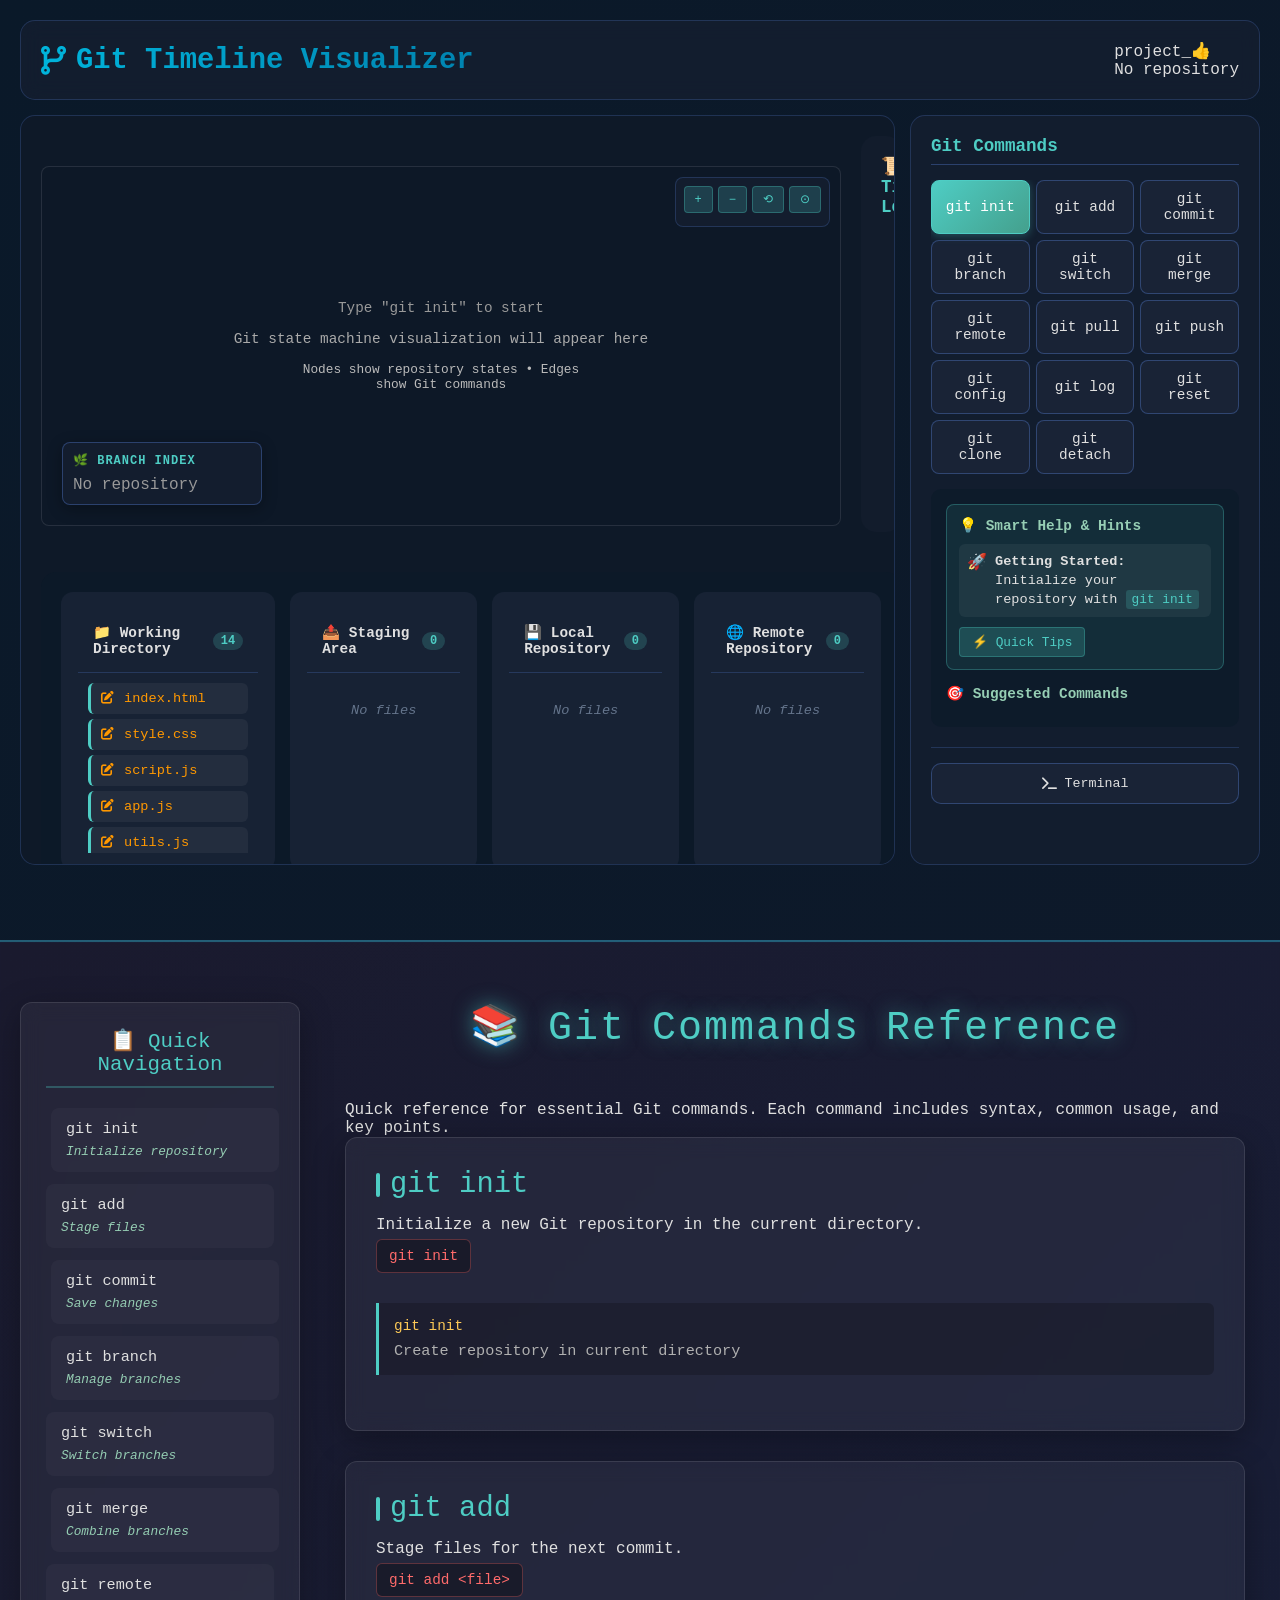
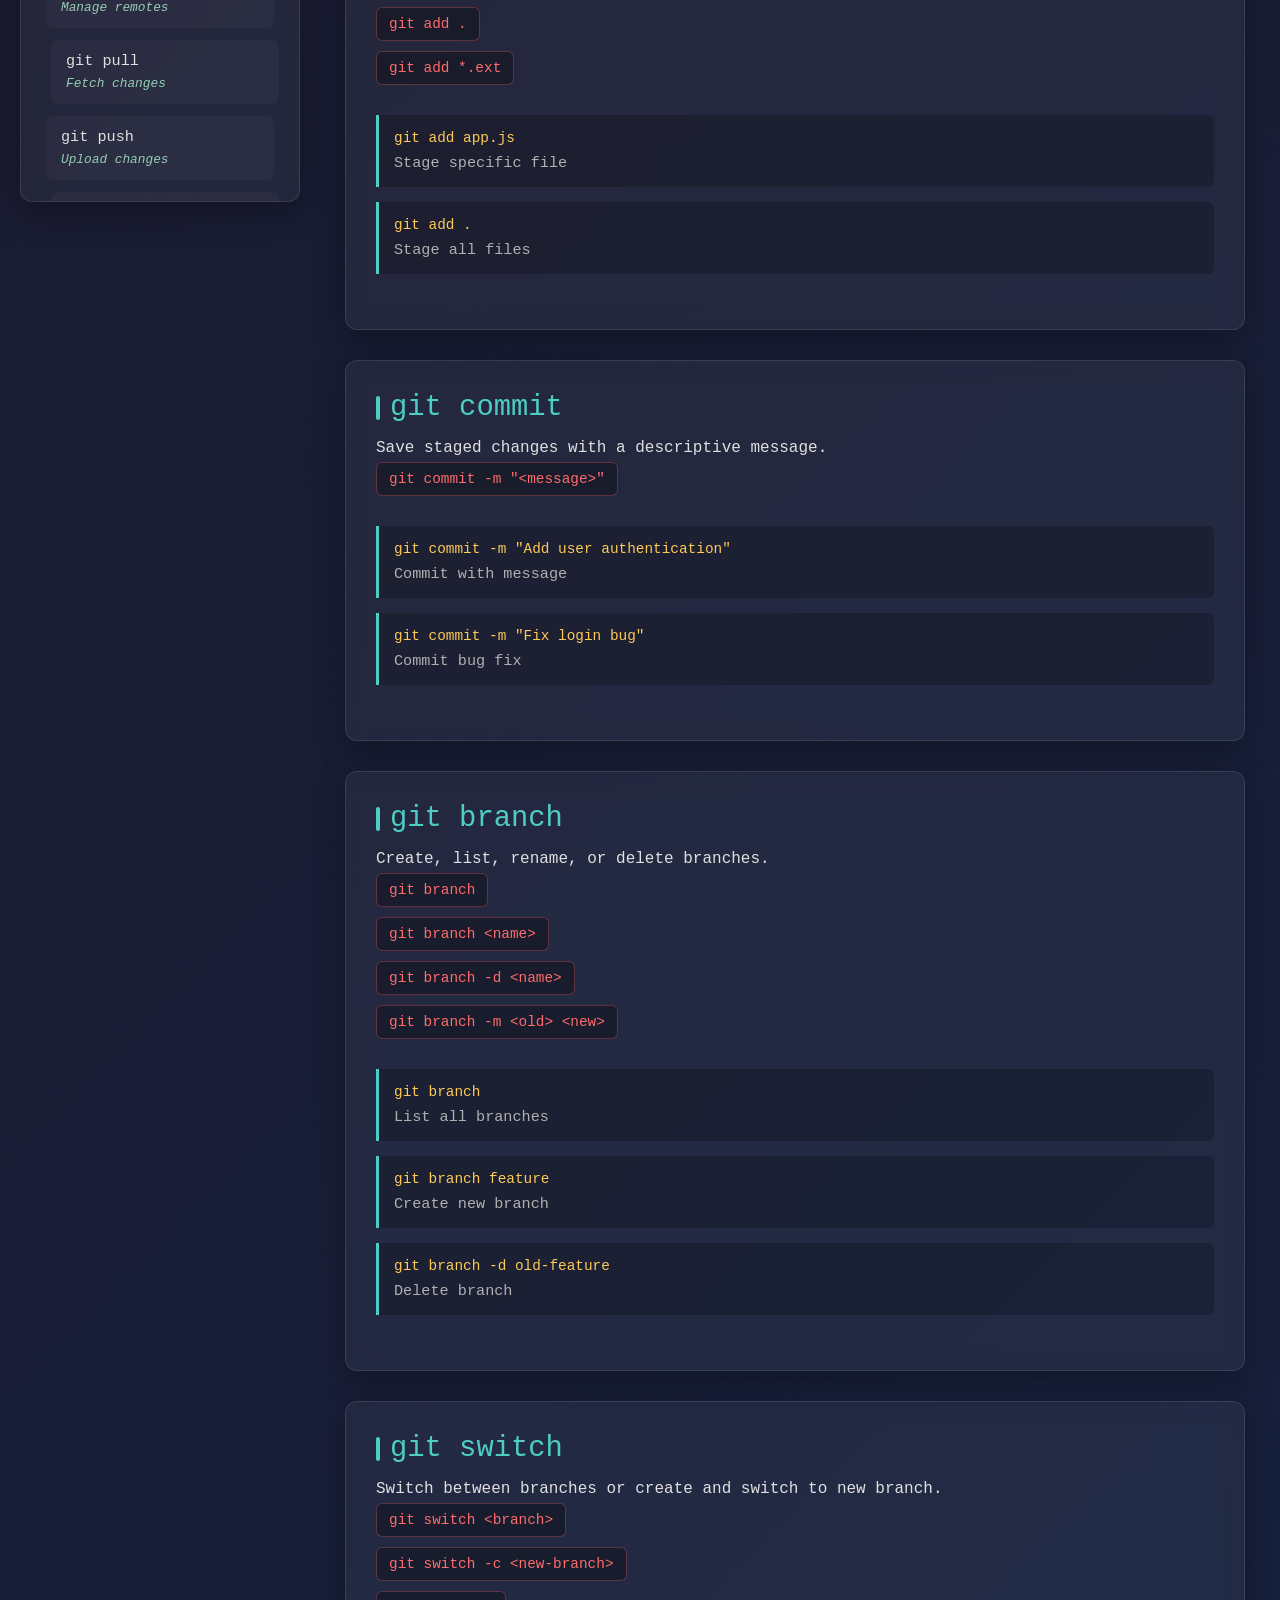
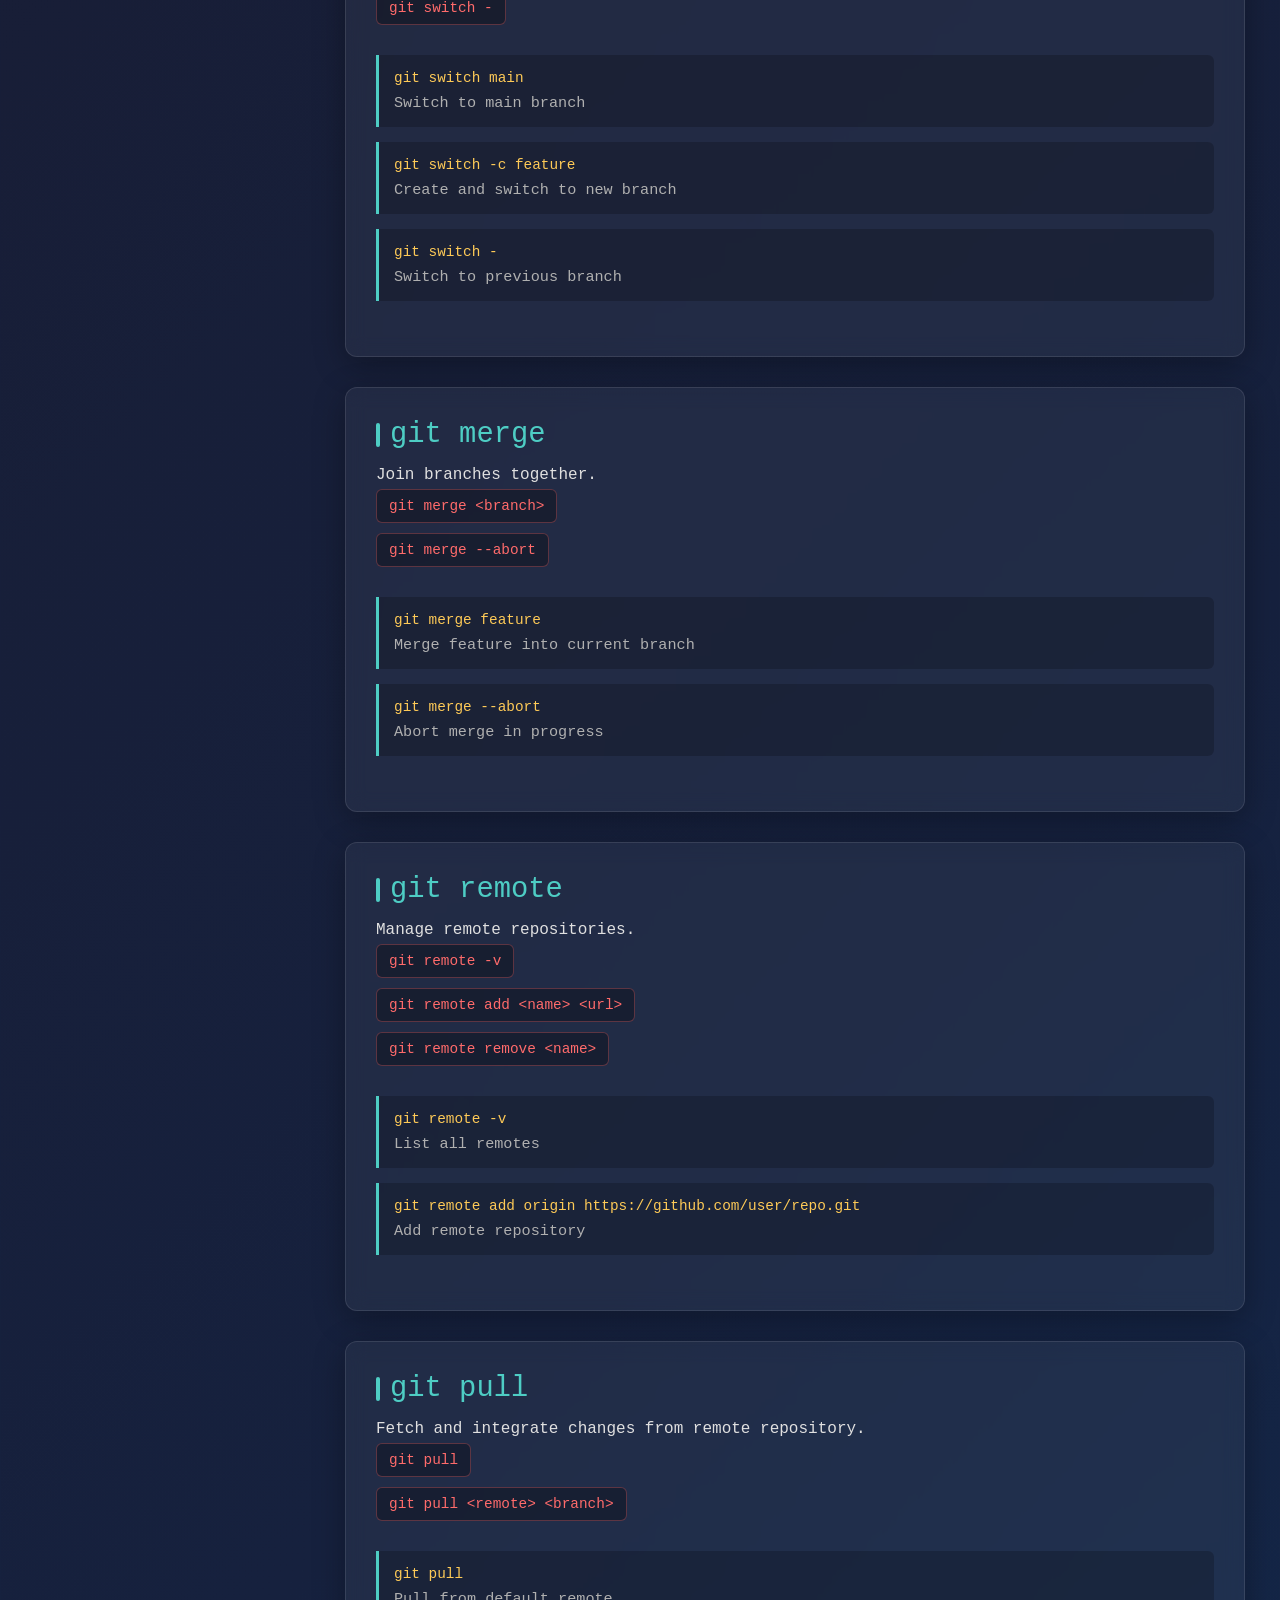
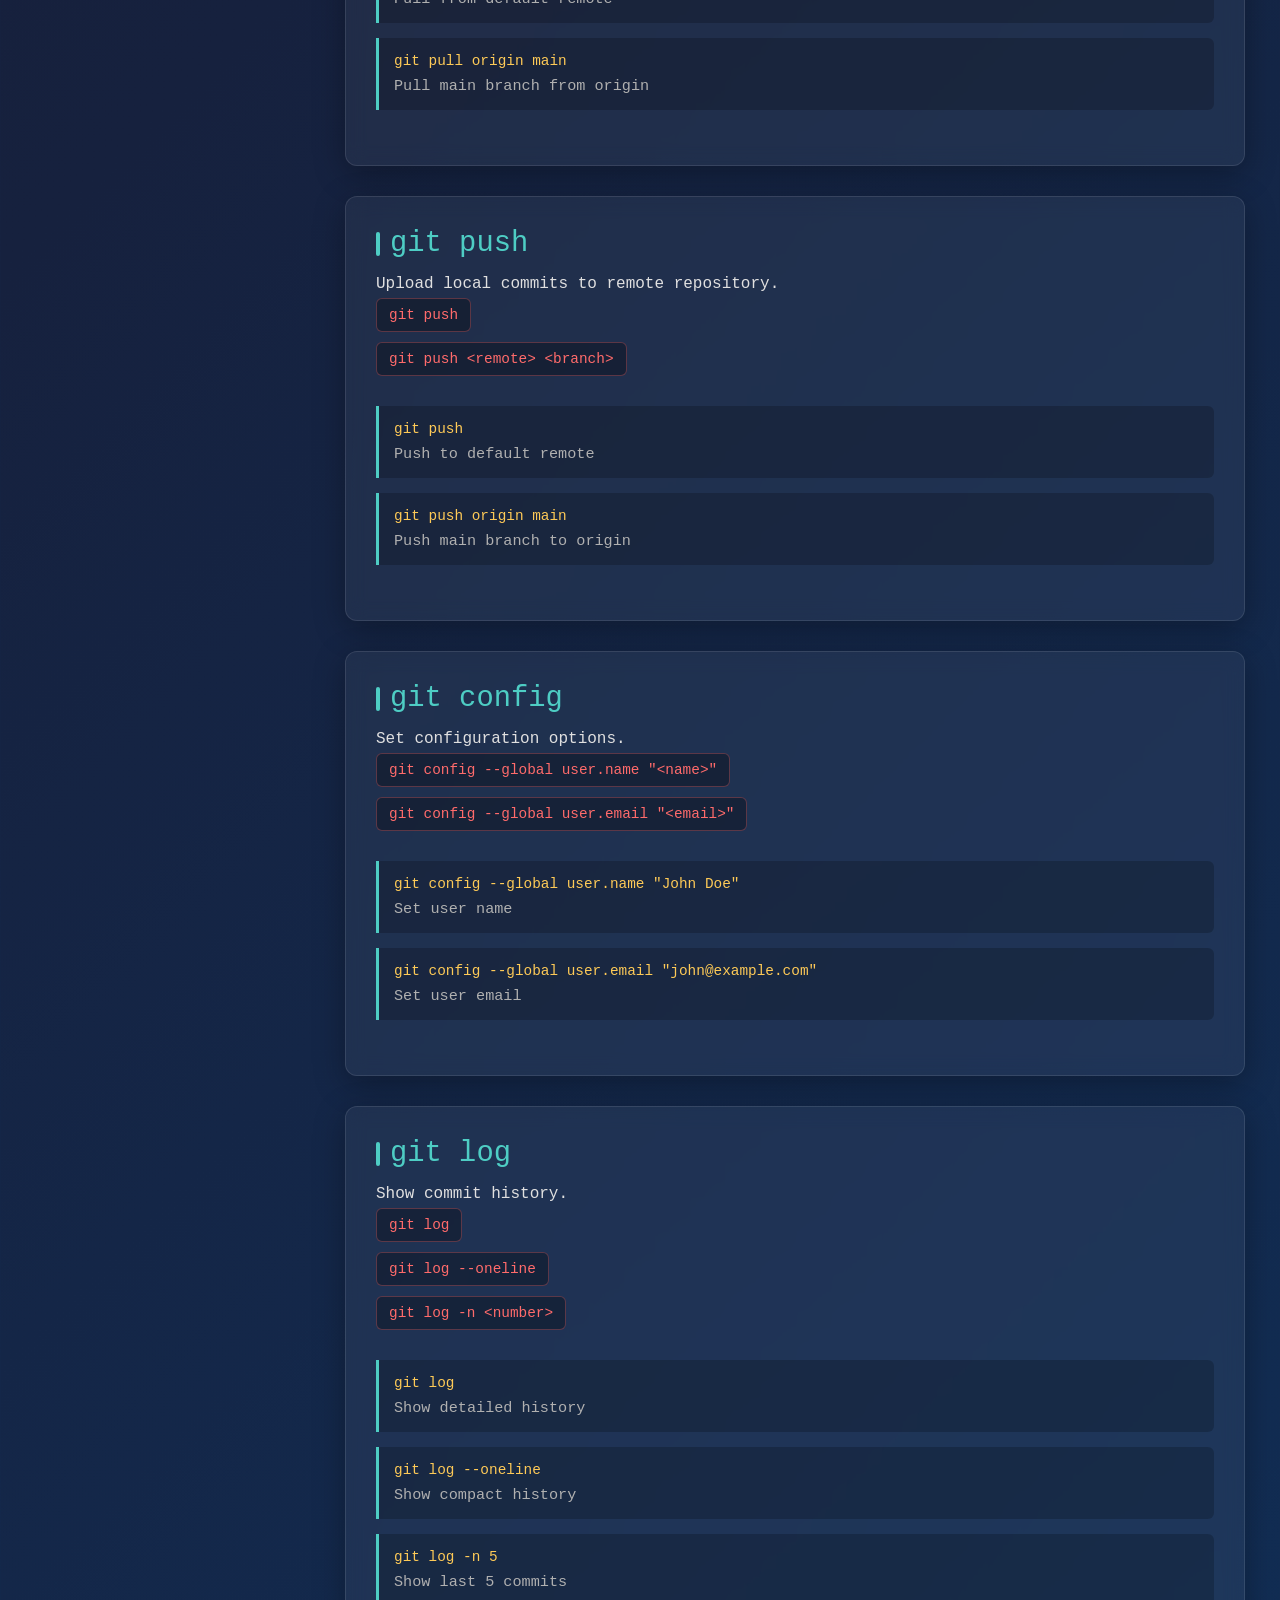
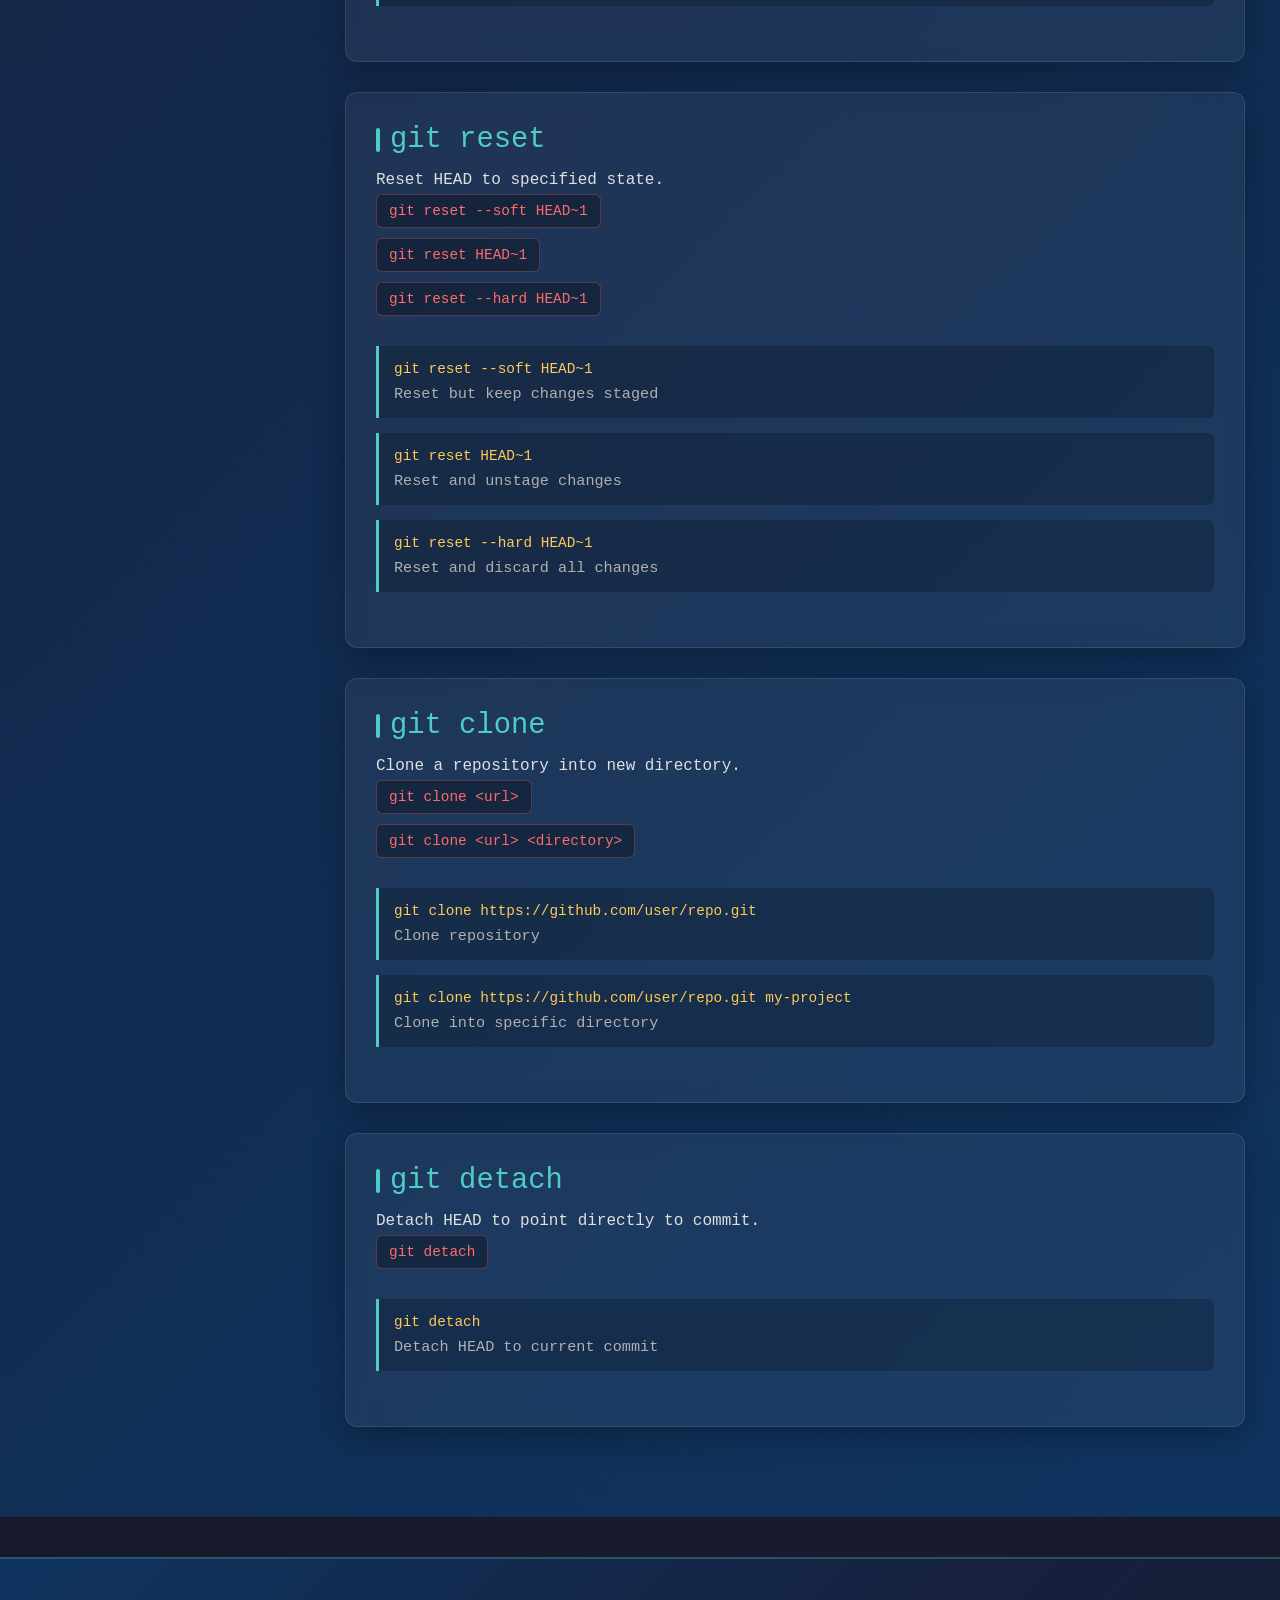
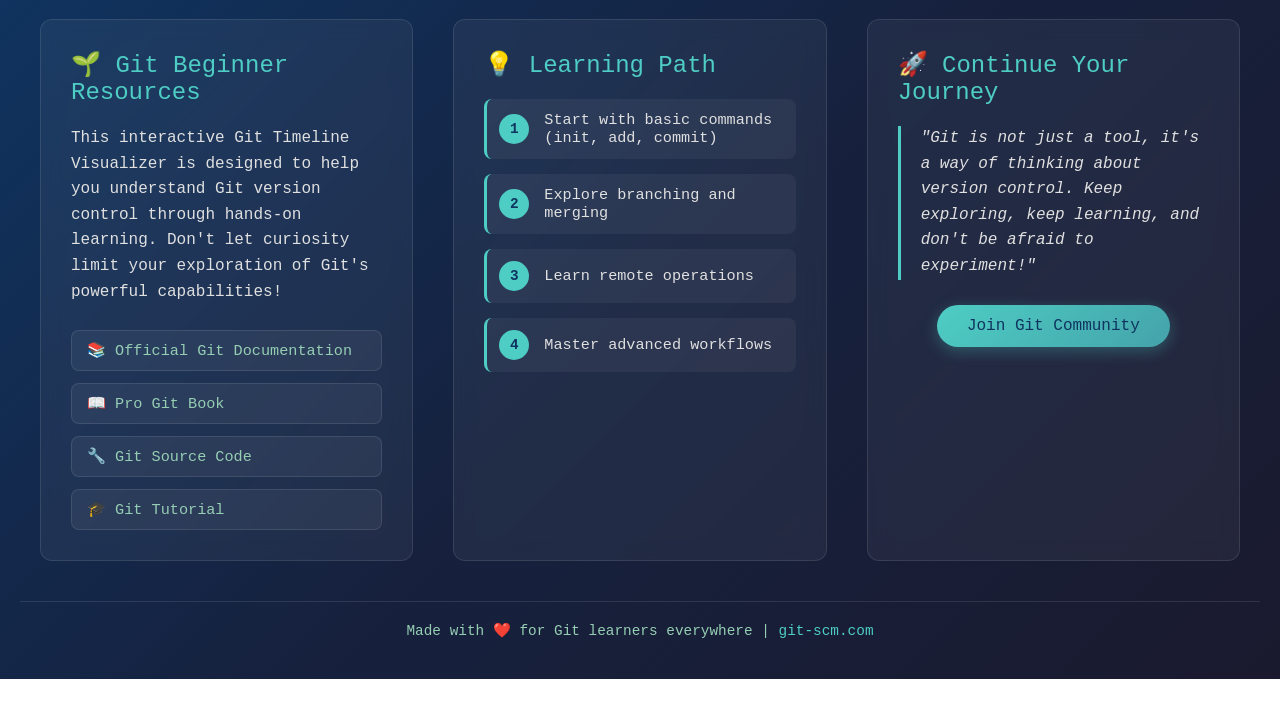
==== commit 59092206: "h" ====
--- a/index.html
+++ b/index.html
@@ -2203,7 +2203,7 @@
     <div class="documentation-section">
         <!-- Table of Contents Sidebar -->
         <div class="docs-toc">
-            <h3 class="toc-title">📋 Table of Contents</h3>
+            <h3 class="toc-title">📋 Quick Navigation</h3>
             <nav class="toc-nav">
                 <ul class="toc-list">
                     <li class="toc-item">
@@ -2267,233 +2267,119 @@
         </div>
         
         <div class="documentation-container">
-            <h2 class="documentation-title">📚 Git Commands Documentation</h2>
-            
-            <!-- Git Init Documentation -->
-            <h2 class="documentation-title">📚 Git Commands Documentation</h2>
+            <h2 class="documentation-title">📚 Git Commands Reference</h2>
             
             <div class="docs-intro">
-                <h3>🎯 Understanding Git Commands</h3>
-                <p>Git commands are the building blocks of version control. Each command serves a specific purpose in managing your codebase history, branches, and collaborations. Below you'll find detailed explanations of what each command actually does, not just how to use it.</p>
+                <p>Quick reference for essential Git commands. Each command includes syntax, common usage, and key points.</p>
             </div>
             
-            <!-- Git Init Documentation -->
+            <!-- Git Init -->
             <div class="command-doc" id="git-init">
                 <h3 class="command-title">git init</h3>
-                <div class="command-description">
-                    <p><strong>What it actually does:</strong> Creates a new Git repository by initializing a hidden <code>.git</code> directory in your project folder. This directory contains all the metadata and object database that Git uses to track changes, manage branches, and maintain your complete project history.</p>
-                    
-                    <p><strong>Why you need it:</strong> Without <code>git init</code>, your folder is just a regular directory. After running it, Git can track every change, create branches, and maintain a complete history of your project. The <code>.git</code> directory contains:</p>
-                    <ul>
-                        <li><strong>Objects:</strong> Commits, trees, blobs, and tags that store your actual data</li>
-                        <li><strong>References:</strong> Branch pointers and tags that point to specific commits</li>
-                        <li><strong>Configuration:</strong> Repository settings and user preferences</li>
-                        <li><strong>Index:</strong> Staging area for preparing commits</li>
-                    </ul>
-                    
-                    <p><strong>When to use:</strong> Use this once per project when starting version control. You can also run it in an existing directory to start tracking changes, or run it again to reinitialize (which won't affect your existing work).</p>
+                <p>Initialize a new Git repository in the current directory.</p>
+                
+                <div class="command-syntax">
+                    <code>git init</code>
                 </div>
                 
-                <div class="command-syntax">
-                    <h4>Syntax:</h4>
-                    <code>git init [&lt;directory&gt;]</code>
-                </div>
-                
                 <div class="command-examples">
-                    <h4>Examples:</h4>
                     <div class="example">
                         <code>git init</code>
-                        <p>Initialize repository in current directory</p>
-                    </div>
-                    <div class="example">
-                        <code>git init my-project</code>
-                        <p>Initialize repository in "my-project" directory</p>
-                    </div>
-                </div>
-                
-                <div class="command-diagram">
-                    <h4>Workflow:</h4>
-                    <div class="workflow-diagram">
-                        <div class="workflow-step">Empty Directory</div>
-                        <div class="workflow-arrow">→</div>
-                        <div class="workflow-step">git init</div>
-                        <div class="workflow-arrow">→</div>
-                        <div class="workflow-step">.git/ directory created</div>
-                        <div class="workflow-arrow">→</div>
-                        <div class="workflow-step">Ready for version control</div>
+                        <p>Create repository in current directory</p>
                     </div>
                 </div>
             </div>
 
-            <!-- Git Add Documentation -->
+            <!-- Git Add -->
             <div class="command-doc" id="git-add">
                 <h3 class="command-title">git add</h3>
-                <div class="command-description">
-                    <p>Add file contents to the staging area for the next commit.</p>
+                <p>Stage files for the next commit.</p>
+                
+                <div class="command-syntax">
+                    <code>git add &lt;file&gt;</code><br>
+                    <code>git add .</code><br>
+                    <code>git add *.ext</code>
                 </div>
                 
-                <div class="command-syntax">
-                    <h4>Syntax:</h4>
-                    <code>git add &lt;file&gt;...</code><br>
-                    <code>git add .</code><br>
-                    <code>git add *.extension</code>
-                </div>
-                
                 <div class="command-examples">
-                    <h4>Examples:</h4>
                     <div class="example">
                         <code>git add app.js</code>
-                        <p>Add specific file to staging area</p>
+                        <p>Stage specific file</p>
                     </div>
                     <div class="example">
                         <code>git add .</code>
-                        <p>Add all files in current directory</p>
-                    </div>
-                    <div class="example">
-                        <code>git add *.js</code>
-                        <p>Add all JavaScript files</p>
-                    </div>
-                </div>
-                
-                <div class="command-diagram">
-                    <h4>Workflow:</h4>
-                    <div class="workflow-diagram">
-                        <div class="workflow-step">Working Directory</div>
-                        <div class="workflow-arrow">→</div>
-                        <div class="workflow-step">git add</div>
-                        <div class="workflow-arrow">→</div>
-                        <div class="workflow-step">Staging Area</div>
-                        <div class="workflow-arrow">→</div>
-                        <div class="workflow-step">Ready to commit</div>
+                        <p>Stage all files</p>
                     </div>
                 </div>
             </div>
 
-            <!-- Git Commit Documentation -->
+            <!-- Git Commit -->
             <div class="command-doc" id="git-commit">
                 <h3 class="command-title">git commit</h3>
-                <div class="command-description">
-                    <p>Record changes to the repository with a descriptive message.</p>
-                </div>
+                <p>Save staged changes with a descriptive message.</p>
                 
                 <div class="command-syntax">
-                    <h4>Syntax:</h4>
                     <code>git commit -m "&lt;message&gt;"</code>
                 </div>
                 
                 <div class="command-examples">
-                    <h4>Examples:</h4>
                     <div class="example">
                         <code>git commit -m "Add user authentication"</code>
-                        <p>Commit with descriptive message</p>
+                        <p>Commit with message</p>
                     </div>
                     <div class="example">
-                        <code>git commit -m "Fix bug in login form"</code>
+                        <code>git commit -m "Fix login bug"</code>
                         <p>Commit bug fix</p>
-                    </div>
-                    <div class="example">
-                        <code>git commit -m "Update documentation"</code>
-                        <p>Commit documentation changes</p>
-                    </div>
-                </div>
-                
-                <div class="command-diagram">
-                    <h4>Workflow:</h4>
-                    <div class="workflow-diagram">
-                        <div class="workflow-step">Staging Area</div>
-                        <div class="workflow-arrow">→</div>
-                        <div class="workflow-step">git commit</div>
-                        <div class="workflow-arrow">→</div>
-                        <div class="workflow-step">Local Repository</div>
-                        <div class="workflow-arrow">→</div>
-                        <div class="workflow-step">Permanent snapshot</div>
                     </div>
                 </div>
             </div>
 
-            <!-- Git Branch Documentation -->
+            <!-- Git Branch -->
             <div class="command-doc" id="git-branch">
                 <h3 class="command-title">git branch</h3>
-                <div class="command-description">
-                    <p>Create, list, rename, or delete branches in your repository.</p>
-                </div>
+                <p>Create, list, rename, or delete branches.</p>
                 
                 <div class="command-syntax">
-                    <h4>Syntax:</h4>
                     <code>git branch</code><br>
-                    <code>git branch &lt;branch-name&gt;</code><br>
-                    <code>git branch -d &lt;branch-name&gt;</code><br>
+                    <code>git branch &lt;name&gt;</code><br>
+                    <code>git branch -d &lt;name&gt;</code><br>
                     <code>git branch -m &lt;old&gt; &lt;new&gt;</code>
                 </div>
                 
                 <div class="command-examples">
-                    <h4>Examples:</h4>
                     <div class="example">
                         <code>git branch</code>
                         <p>List all branches</p>
                     </div>
                     <div class="example">
-                        <code>git branch design_codes</code>
+                        <code>git branch feature</code>
                         <p>Create new branch</p>
                     </div>
                     <div class="example">
-                        <code>git branch -d feature-old</code>
+                        <code>git branch -d old-feature</code>
                         <p>Delete branch</p>
-                    </div>
-                    <div class="example">
-                        <code>git branch -m old-name new-name</code>
-                        <p>Rename branch</p>
-                    </div>
-                </div>
-                
-                <div class="command-diagram">
-                    <h4>Branch Workflow:</h4>
-                    <div class="branch-diagram">
-                        <div class="branch-line main-branch">
-                            <div class="branch-commit">main</div>
-                            <div class="branch-arrow">→</div>
-                            <div class="branch-commit">commit1</div>
-                            <div class="branch-arrow">→</div>
-                            <div class="branch-commit">commit2</div>
-                        </div>
-                        <div class="branch-split">↘</div>
-                        <div class="branch-line feature-branch">
-                            <div class="branch-commit">feature</div>
-                            <div class="branch-arrow">→</div>
-                            <div class="branch-commit">feat1</div>
-                            <div class="branch-arrow">→</div>
-                            <div class="branch-commit">feat2</div>
-                        </div>
                     </div>
                 </div>
             </div>
 
-            <!-- Git Switch Documentation -->
+            <!-- Git Switch -->
             <div class="command-doc" id="git-switch">
                 <h3 class="command-title">git switch</h3>
-                <div class="command-description">
-                    <p>Switch between branches or restore working tree files.</p>
-                </div>
+                <p>Switch between branches or create and switch to new branch.</p>
                 
                 <div class="command-syntax">
-                    <h4>Syntax:</h4>
-                    <code>git switch &lt;branch-name&gt;</code><br>
+                    <code>git switch &lt;branch&gt;</code><br>
                     <code>git switch -c &lt;new-branch&gt;</code><br>
                     <code>git switch -</code>
                 </div>
                 
                 <div class="command-examples">
-                    <h4>Examples:</h4>
                     <div class="example">
                         <code>git switch main</code>
                         <p>Switch to main branch</p>
                     </div>
                     <div class="example">
-                        <code>git switch design_codes</code>
-                        <p>Switch to design_codes branch</p>
-                    </div>
-                    <div class="example">
-                        <code>git switch -c new-feature</code>
+                        <code>git switch -c feature</code>
                         <p>Create and switch to new branch</p>
                     </div>
                     <div class="example">
@@ -2501,337 +2387,158 @@
                         <p>Switch to previous branch</p>
                     </div>
                 </div>
-                
-                <div class="command-diagram">
-                    <h4>Switching Workflow:</h4>
-                    <div class="workflow-diagram">
-                        <div class="workflow-step">Current Branch</div>
-                        <div class="workflow-arrow">→</div>
-                        <div class="workflow-step">git switch target</div>
-                        <div class="workflow-arrow">→</div>
-                        <div class="workflow-step">HEAD moves to target</div>
-                        <div class="workflow-arrow">→</div>
-                        <div class="workflow-step">Working files updated</div>
-                    </div>
-                </div>
             </div>
 
-            <!-- Git Merge Documentation -->
+            <!-- Git Merge -->
             <div class="command-doc" id="git-merge">
                 <h3 class="command-title">git merge</h3>
-                <div class="command-description">
-                    <p>Join two or more development histories together.</p>
-                </div>
+                <p>Join branches together.</p>
                 
                 <div class="command-syntax">
-                    <h4>Syntax:</h4>
-                    <code>git merge &lt;branch-name&gt;</code><br>
+                    <code>git merge &lt;branch&gt;</code><br>
                     <code>git merge --abort</code>
                 </div>
                 
                 <div class="command-examples">
-                    <h4>Examples:</h4>
                     <div class="example">
-                        <code>git merge design_codes</code>
-                        <p>Merge design_codes into current branch</p>
-                    </div>
-                    <div class="example">
-                        <code>git merge logic_codes</code>
-                        <p>Merge logic_codes into current branch</p>
+                        <code>git merge feature</code>
+                        <p>Merge feature into current branch</p>
                     </div>
                     <div class="example">
                         <code>git merge --abort</code>
                         <p>Abort merge in progress</p>
                     </div>
                 </div>
-                
-                <div class="command-diagram">
-                    <h4>Merge Workflow:</h4>
-                    <div class="merge-diagram">
-                        <div class="merge-branch">
-                            <div class="merge-label">main</div>
-                            <div class="merge-commits">
-                                <div class="merge-commit">A</div>
-                                <div class="merge-arrow">→</div>
-                                <div class="merge-commit">B</div>
-                            </div>
-                        </div>
-                        <div class="merge-branch">
-                            <div class="merge-label">feature</div>
-                            <div class="merge-commits">
-                                <div class="merge-commit">A</div>
-                                <div class="merge-arrow">→</div>
-                                <div class="merge-commit">C</div>
-                                <div class="merge-arrow">→</div>
-                                <div class="merge-commit">D</div>
-                            </div>
-                        </div>
-                        <div class="merge-result">
-                            <div class="merge-arrow">↓</div>
-                            <div class="merge-label">merge</div>
-                            <div class="merge-arrow">↓</div>
-                            <div class="merge-commit">M</div>
-                        </div>
+            </div>
+
+            <!-- Git Remote -->
+            <div class="command-doc" id="git-remote">
+                <h3 class="command-title">git remote</h3>
+                <p>Manage remote repositories.</p>
+                
+                <div class="command-syntax">
+                    <code>git remote -v</code><br>
+                    <code>git remote add &lt;name&gt; &lt;url&gt;</code><br>
+                    <code>git remote remove &lt;name&gt;</code>
+                </div>
+                
+                <div class="command-examples">
+                    <div class="example">
+                        <code>git remote -v</code>
+                        <p>List all remotes</p>
+                    </div>
+                    <div class="example">
+                        <code>git remote add origin https://github.com/user/repo.git</code>
+                        <p>Add remote repository</p>
                     </div>
                 </div>
             </div>
 
-            <!-- Git Remote Documentation -->
-            <div class="command-doc" id="git-remote">
-                <h3 class="command-title">git remote</h3>
-                <div class="command-description">
-                    <p>Manage remote repositories for pushing and pulling changes.</p>
-                </div>
-                
-                <div class="command-syntax">
-                    <h4>Syntax:</h4>
-                    <code>git remote -v</code><br>
-                    <code>git remote add &lt;name&gt; &lt;url&gt;</code><br>
-                    <code>git remote remove &lt;name&gt;</code><br>
-                    <code>git remote set-url &lt;name&gt; &lt;url&gt;</code>
-                </div>
-                
-                <div class="command-examples">
-                    <h4>Examples:</h4>
-                    <div class="example">
-                        <code>git remote -v</code>
-                        <p>List all remotes with URLs</p>
-                    </div>
-                    <div class="example">
-                        <code>git remote add origin https://github.com/user/repo.git</code>
-                        <p>Add new remote repository</p>
-                    </div>
-                    <div class="example">
-                        <code>git remote remove origin</code>
-                        <p>Remove remote repository</p>
-                    </div>
-                    <div class="example">
-                        <code>git remote set-url origin https://github.com/user/new-repo.git</code>
-                        <p>Change remote URL</p>
-                    </div>
-                </div>
-                
-                <div class="command-diagram">
-                    <h4>Remote Workflow:</h4>
-                    <div class="remote-diagram">
-                        <div class="remote-box local">
-                            <div class="remote-label">Local Repository</div>
-                            <div class="remote-commits">A → B → C</div>
-                        </div>
-                        <div class="remote-arrows">
-                            <div class="remote-arrow push">push ↑</div>
-                            <div class="remote-arrow pull">pull ↓</div>
-                        </div>
-                        <div class="remote-box remote">
-                            <div class="remote-label">Remote Repository</div>
-                            <div class="remote-commits">A → B → C</div>
-                        </div>
-                    </div>
-                </div>
-            </div>
-
-            <!-- Git Pull Documentation -->
+            <!-- Git Pull -->
             <div class="command-doc" id="git-pull">
                 <h3 class="command-title">git pull</h3>
-                <div class="command-description">
-                    <p>Fetch from and integrate with another repository or local branch.</p>
-                </div>
+                <p>Fetch and integrate changes from remote repository.</p>
                 
                 <div class="command-syntax">
-                    <h4>Syntax:</h4>
                     <code>git pull</code><br>
                     <code>git pull &lt;remote&gt; &lt;branch&gt;</code>
                 </div>
                 
                 <div class="command-examples">
-                    <h4>Examples:</h4>
                     <div class="example">
                         <code>git pull</code>
-                        <p>Pull from default remote and branch</p>
+                        <p>Pull from default remote</p>
                     </div>
                     <div class="example">
                         <code>git pull origin main</code>
                         <p>Pull main branch from origin</p>
                     </div>
                 </div>
-                
-                <div class="command-diagram">
-                    <h4>Pull Workflow:</h4>
-                    <div class="workflow-diagram">
-                        <div class="workflow-step">Remote Repository</div>
-                        <div class="workflow-arrow">→</div>
-                        <div class="workflow-step">git pull</div>
-                        <div class="workflow-arrow">→</div>
-                        <div class="workflow-step">Fetch changes</div>
-                        <div class="workflow-arrow">→</div>
-                        <div class="workflow-step">Merge with local</div>
-                    </div>
-                </div>
             </div>
 
-            <!-- Git Push Documentation -->
+            <!-- Git Push -->
             <div class="command-doc" id="git-push">
                 <h3 class="command-title">git push</h3>
-                <div class="command-description">
-                    <p>Update remote repository with local commits.</p>
+                <p>Upload local commits to remote repository.</p>
+                
+                <div class="command-syntax">
+                    <code>git push</code><br>
+                    <code>git push &lt;remote&gt; &lt;branch&gt;</code>
                 </div>
                 
-                <div class="command-syntax">
-                    <h4>Syntax:</h4>
-                    <code>git push</code><br>
-                    <code>git push &lt;remote&gt; &lt;branch&gt;</code><br>
-                    <code>git push --force</code>
-                </div>
-                
                 <div class="command-examples">
-                    <h4>Examples:</h4>
                     <div class="example">
                         <code>git push</code>
-                        <p>Push to default remote and branch</p>
+                        <p>Push to default remote</p>
                     </div>
                     <div class="example">
                         <code>git push origin main</code>
                         <p>Push main branch to origin</p>
                     </div>
+                </div>
+            </div>
+
+            <!-- Git Config -->
+            <div class="command-doc" id="git-config">
+                <h3 class="command-title">git config</h3>
+                <p>Set configuration options.</p>
+                
+                <div class="command-syntax">
+                    <code>git config --global user.name "&lt;name&gt;"</code><br>
+                    <code>git config --global user.email "&lt;email&gt;"</code>
+                </div>
+                
+                <div class="command-examples">
                     <div class="example">
-                        <code>git push --force origin main</code>
-                        <p>Force push (overwrites remote history)</p>
+                        <code>git config --global user.name "John Doe"</code>
+                        <p>Set user name</p>
                     </div>
-                </div>
-                
-                <div class="command-diagram">
-                    <h4>Push Workflow:</h4>
-                    <div class="workflow-diagram">
-                        <div class="workflow-step">Local Repository</div>
-                        <div class="workflow-arrow">→</div>
-                        <div class="workflow-step">git push</div>
-                        <div class="workflow-arrow">→</div>
-                        <div class="workflow-step">Send commits</div>
-                        <div class="workflow-arrow">→</div>
-                        <div class="workflow-step">Remote updated</div>
+                    <div class="example">
+                        <code>git config --global user.email "john@example.com"</code>
+                        <p>Set user email</p>
                     </div>
                 </div>
             </div>
 
-            <!-- Git Config Documentation -->
-            <div class="command-doc" id="git-config">
-                <h3 class="command-title">git config</h3>
-                <div class="command-description">
-                    <p>Get and set repository or global configuration options.</p>
-                </div>
-                
-                <div class="command-syntax">
-                    <h4>Syntax:</h4>
-                    <code>git config --global user.name "&lt;name&gt;"</code><br>
-                    <code>git config --global user.email "&lt;email&gt;"</code><br>
-                    <code>git config --get &lt;option&gt;</code>
-                </div>
-                
-                <div class="command-examples">
-                    <h4>Examples:</h4>
-                    <div class="example">
-                        <code>git config --global user.name "John Doe"</code>
-                        <p>Set global user name</p>
-                    </div>
-                    <div class="example">
-                        <code>git config --global user.email "john@example.com"</code>
-                        <p>Set global user email</p>
-                    </div>
-                    <div class="example">
-                        <code>git config --get user.name</code>
-                        <p>Get user name</p>
-                    </div>
-                </div>
-                
-                <div class="command-diagram">
-                    <h4>Config Levels:</h4>
-                    <div class="config-diagram">
-                        <div class="config-level">
-                            <div class="config-label">System</div>
-                            <div class="config-desc">/etc/gitconfig</div>
-                        </div>
-                        <div class="config-level">
-                            <div class="config-label">Global</div>
-                            <div class="config-desc">~/.gitconfig</div>
-                        </div>
-                        <div class="config-level">
-                            <div class="config-label">Local</div>
-                            <div class="config-desc">.git/config</div>
-                        </div>
-                    </div>
-                </div>
-            </div>
-
-            <!-- Git Log Documentation -->
+            <!-- Git Log -->
             <div class="command-doc" id="git-log">
                 <h3 class="command-title">git log</h3>
-                <div class="command-description">
-                    <p>Show commit logs and find specific commits.</p>
-                </div>
+                <p>Show commit history.</p>
                 
                 <div class="command-syntax">
-                    <h4>Syntax:</h4>
                     <code>git log</code><br>
                     <code>git log --oneline</code><br>
-                    <code>git log -n &lt;number&gt;</code><br>
-                    <code>git log --graph</code>
+                    <code>git log -n &lt;number&gt;</code>
                 </div>
                 
                 <div class="command-examples">
-                    <h4>Examples:</h4>
                     <div class="example">
                         <code>git log</code>
-                        <p>Show detailed commit history</p>
+                        <p>Show detailed history</p>
                     </div>
                     <div class="example">
                         <code>git log --oneline</code>
-                        <p>Show compact commit history</p>
+                        <p>Show compact history</p>
                     </div>
                     <div class="example">
                         <code>git log -n 5</code>
                         <p>Show last 5 commits</p>
                     </div>
-                    <div class="example">
-                        <code>git log --graph</code>
-                        <p>Show commit history with graph</p>
-                    </div>
-                </div>
-                
-                <div class="command-diagram">
-                    <h4>Log Output:</h4>
-                    <div class="log-example">
-                        <div class="log-entry">
-                            <div class="log-hash">abc1234</div>
-                            <div class="log-message">Add user authentication</div>
-                            <div class="log-author">John Doe</div>
-                            <div class="log-date">2024-01-15</div>
-                        </div>
-                        <div class="log-entry">
-                            <div class="log-hash">def5678</div>
-                            <div class="log-message">Fix login bug</div>
-                            <div class="log-author">John Doe</div>
-                            <div class="log-date">2024-01-14</div>
-                        </div>
-                    </div>
                 </div>
             </div>
 
-            <!-- Git Reset Documentation -->
+            <!-- Git Reset -->
             <div class="command-doc" id="git-reset">
                 <h3 class="command-title">git reset</h3>
-                <div class="command-description">
-                    <p>Reset current HEAD to a specified state. Affects local repository only.</p>
-                </div>
+                <p>Reset HEAD to specified state.</p>
                 
                 <div class="command-syntax">
-                    <h4>Syntax:</h4>
                     <code>git reset --soft HEAD~1</code><br>
                     <code>git reset HEAD~1</code><br>
                     <code>git reset --hard HEAD~1</code>
                 </div>
                 
                 <div class="command-examples">
-                    <h4>Examples:</h4>
                     <div class="example">
                         <code>git reset --soft HEAD~1</code>
                         <p>Reset but keep changes staged</p>
@@ -2845,103 +2552,43 @@
                         <p>Reset and discard all changes</p>
                     </div>
                 </div>
-                
-                <div class="command-diagram">
-                    <h4>Reset Types:</h4>
-                    <div class="reset-diagram">
-                        <div class="reset-type">
-                            <div class="reset-label">--soft</div>
-                            <div class="reset-desc">Commit → Staged</div>
-                        </div>
-                        <div class="reset-type">
-                            <div class="reset-label">(default)</div>
-                            <div class="reset-desc">Staged → Working</div>
-                        </div>
-                        <div class="reset-type">
-                            <div class="reset-label">--hard</div>
-                            <div class="reset-desc">All changes discarded</div>
-                        </div>
-                    </div>
-                    <div class="reset-warning">
-                        ⚠️ <strong>Note:</strong> Reset only affects local repository. Remote repository remains unchanged.
-                    </div>
-                </div>
             </div>
 
-            <!-- Git Clone Documentation -->
+            <!-- Git Clone -->
             <div class="command-doc" id="git-clone">
                 <h3 class="command-title">git clone</h3>
-                <div class="command-description">
-                    <p>Clone a repository into a new directory.</p>
+                <p>Clone a repository into new directory.</p>
+                
+                <div class="command-syntax">
+                    <code>git clone &lt;url&gt;</code><br>
+                    <code>git clone &lt;url&gt; &lt;directory&gt;</code>
                 </div>
                 
-                <div class="command-syntax">
-                    <h4>Syntax:</h4>
-                    <code>git clone &lt;repository-url&gt;</code><br>
-                    <code>git clone &lt;repository-url&gt; &lt;directory&gt;</code>
-                </div>
-                
                 <div class="command-examples">
-                    <h4>Examples:</h4>
                     <div class="example">
                         <code>git clone https://github.com/user/repo.git</code>
-                        <p>Clone repository into new directory</p>
+                        <p>Clone repository</p>
                     </div>
                     <div class="example">
                         <code>git clone https://github.com/user/repo.git my-project</code>
                         <p>Clone into specific directory</p>
                     </div>
                 </div>
-                
-                <div class="command-diagram">
-                    <h4>Clone Workflow:</h4>
-                    <div class="workflow-diagram">
-                        <div class="workflow-step">Remote Repository</div>
-                        <div class="workflow-arrow">→</div>
-                        <div class="workflow-step">git clone</div>
-                        <div class="workflow-arrow">→</div>
-                        <div class="workflow-step">Download all data</div>
-                        <div class="workflow-arrow">→</div>
-                        <div class="workflow-step">Local copy created</div>
-                    </div>
-                </div>
             </div>
 
-            <!-- Git Detach Documentation -->
+            <!-- Git Detach -->
             <div class="command-doc" id="git-detach">
                 <h3 class="command-title">git detach</h3>
-                <div class="command-description">
-                    <p>Detach HEAD to point directly to a commit (detached HEAD state).</p>
-                </div>
+                <p>Detach HEAD to point directly to commit.</p>
                 
                 <div class="command-syntax">
-                    <h4>Syntax:</h4>
                     <code>git detach</code>
                 </div>
                 
                 <div class="command-examples">
-                    <h4>Examples:</h4>
                     <div class="example">
                         <code>git detach</code>
                         <p>Detach HEAD to current commit</p>
-                    </div>
-                </div>
-                
-                <div class="command-diagram">
-                    <h4>Detached HEAD State:</h4>
-                    <div class="detach-diagram">
-                        <div class="detach-state normal">
-                            <div class="detach-label">Normal State</div>
-                            <div class="detach-flow">HEAD → main → commit</div>
-                        </div>
-                        <div class="detach-arrow">↓</div>
-                        <div class="detach-state detached">
-                            <div class="detach-label">Detached State</div>
-                            <div class="detach-flow">HEAD → commit (no branch)</div>
-                        </div>
-                    </div>
-                    <div class="detach-warning">
-                        ⚠️ <strong>Warning:</strong> In detached HEAD state, commits are not attached to any branch and may be lost if not saved.
                     </div>
                 </div>
             </div>
@@ -3050,7 +2697,80 @@
             
             // Initialize storage areas
             updateStorageAreas();
+            
+            // Initialize branch index
+            updateBranchIndex();
+            
+            // Initialize git status display
+            updateGitStatusDisplay();
+            
+            // Initialize TOC functionality
+            initializeTOC();
         });
+        
+        // Table of Contents functionality
+        function initializeTOC() {
+            // Add smooth scrolling to all TOC links
+            const tocLinks = document.querySelectorAll('.toc-link');
+            tocLinks.forEach(link => {
+                link.addEventListener('click', function(e) {
+                    e.preventDefault();
+                    const targetId = this.getAttribute('href').substring(1);
+                    const targetElement = document.getElementById(targetId);
+                    
+                    if (targetElement) {
+                        // Smooth scroll to target
+                        targetElement.scrollIntoView({
+                            behavior: 'smooth',
+                            block: 'start'
+                        });
+                        
+                        // Update active state
+                        updateActiveTOCItem(targetId);
+                    }
+                });
+            });
+            
+            // Update active TOC item on scroll
+            const observerOptions = {
+                root: null,
+                rootMargin: '-20% 0px -70% 0px',
+                threshold: 0
+            };
+            
+            const observer = new IntersectionObserver((entries) => {
+                entries.forEach(entry => {
+                    if (entry.isIntersecting) {
+                        const id = entry.target.id;
+                        if (id && id.startsWith('git-')) {
+                            updateActiveTOCItem(id);
+                        }
+                    }
+                });
+            }, observerOptions);
+            
+            // Observe all command documentation sections
+            const commandDocs = document.querySelectorAll('.command-doc[id^="git-"]');
+            commandDocs.forEach(doc => observer.observe(doc));
+        }
+        
+        function updateActiveTOCItem(activeId) {
+            // Remove active class from all TOC items
+            const tocItems = document.querySelectorAll('.toc-item');
+            tocItems.forEach(item => {
+                item.style.background = 'rgba(255, 255, 255, 0.03)';
+                item.style.borderLeftColor = 'transparent';
+            });
+            
+            // Add active class to current item
+            const activeLink = document.querySelector(`.toc-link[href="#${activeId}"]`);
+            if (activeLink) {
+                const activeItem = activeLink.closest('.toc-item');
+                activeItem.style.background = 'rgba(78, 205, 196, 0.15)';
+                activeItem.style.borderLeftColor = '#4ecdc4';
+                activeItem.style.transform = 'translateX(5px)';
+            }
+        }
         
         function initializeEventListeners() {
             // Main command buttons
@@ -3198,6 +2918,8 @@
                 updateTimelineLog(command);
                 updateStorageAreas(); // Update storage areas after each command
                 updateContextualHelp(); // Update contextual help
+                updateBranchIndex(); // Update branch index after each command
+                updateGitStatusDisplay(); // Update git status display after each command
                 
                 // Force timeline update to ensure animation console reflects changes
                 setTimeout(() => {
@@ -3326,6 +3048,8 @@
                 updateTimeline();
                 updateTimelineLog(command);
                 updateStorageAreas(); // Update storage areas after each command
+                updateBranchIndex(); // Update branch index after each command
+                updateGitStatusDisplay(); // Update git status display after each command
                 
                 // Force timeline update to ensure animation console reflects changes
                 setTimeout(() => {
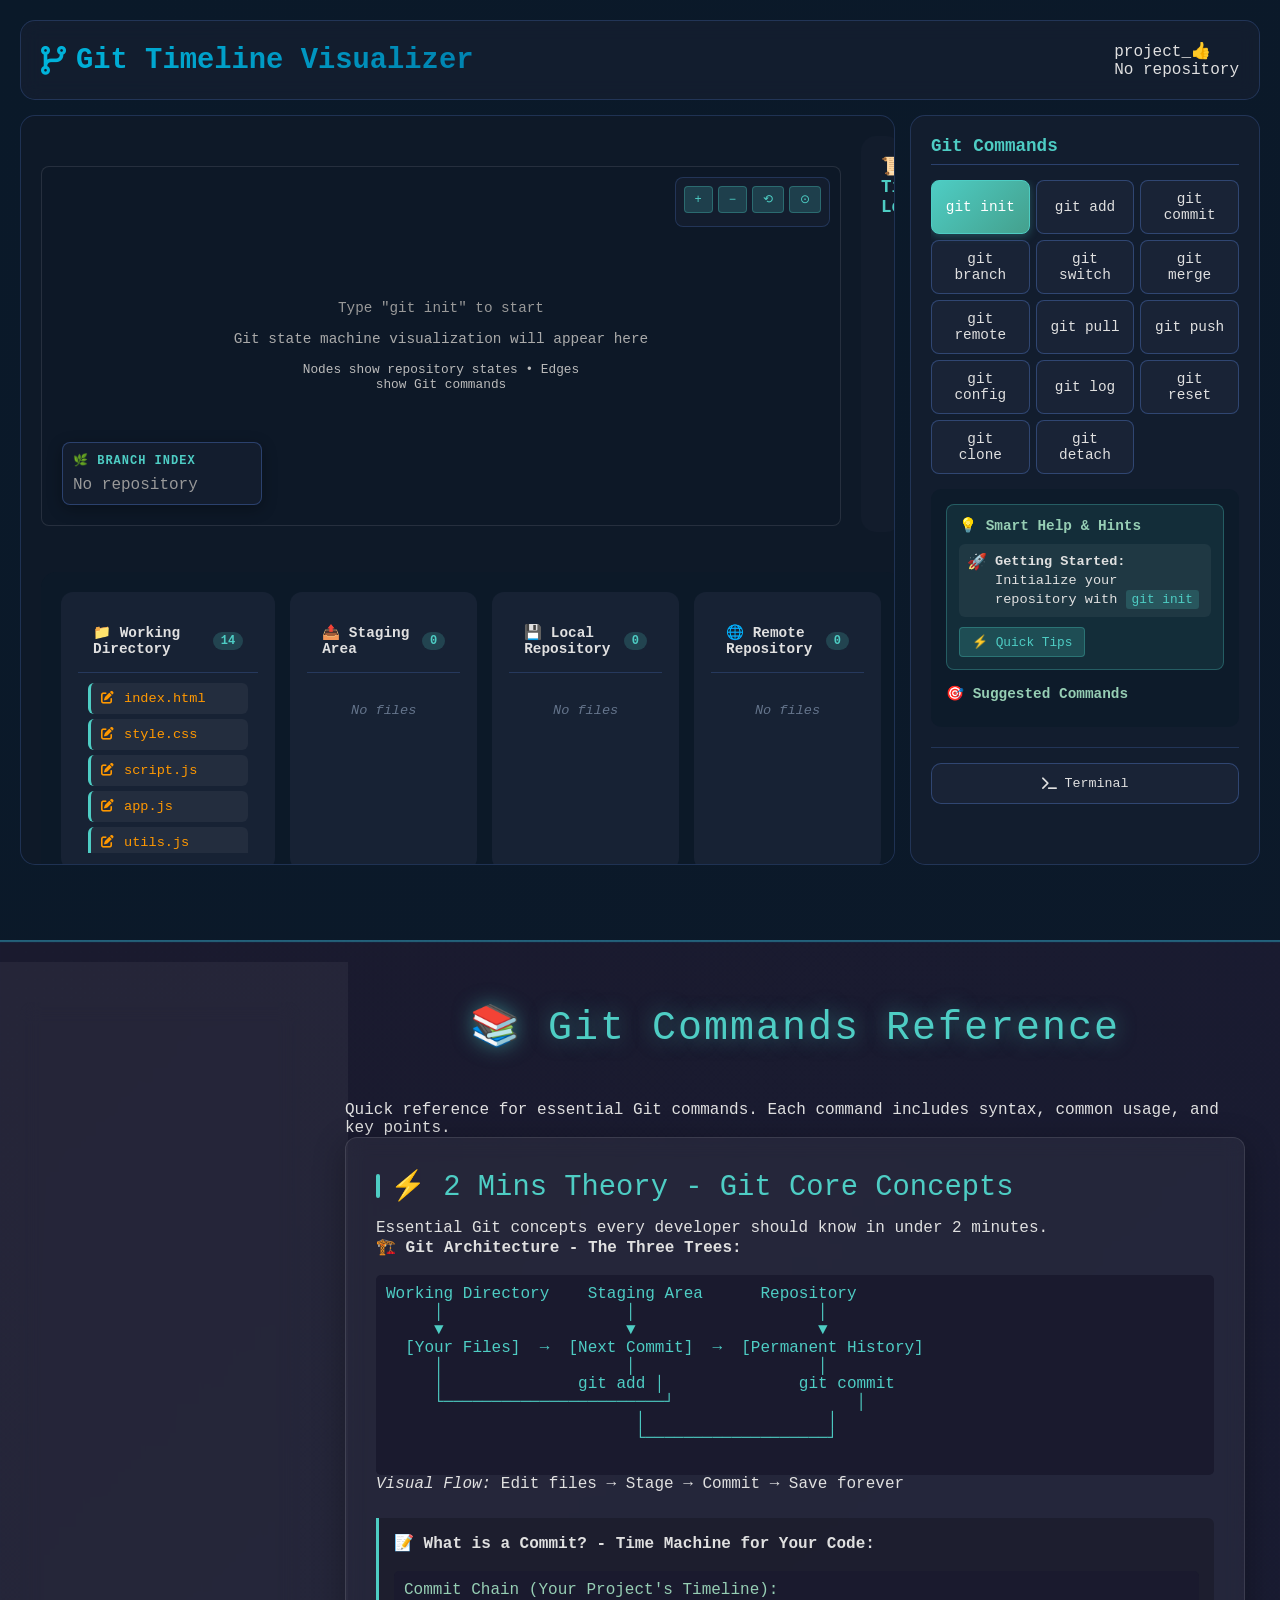
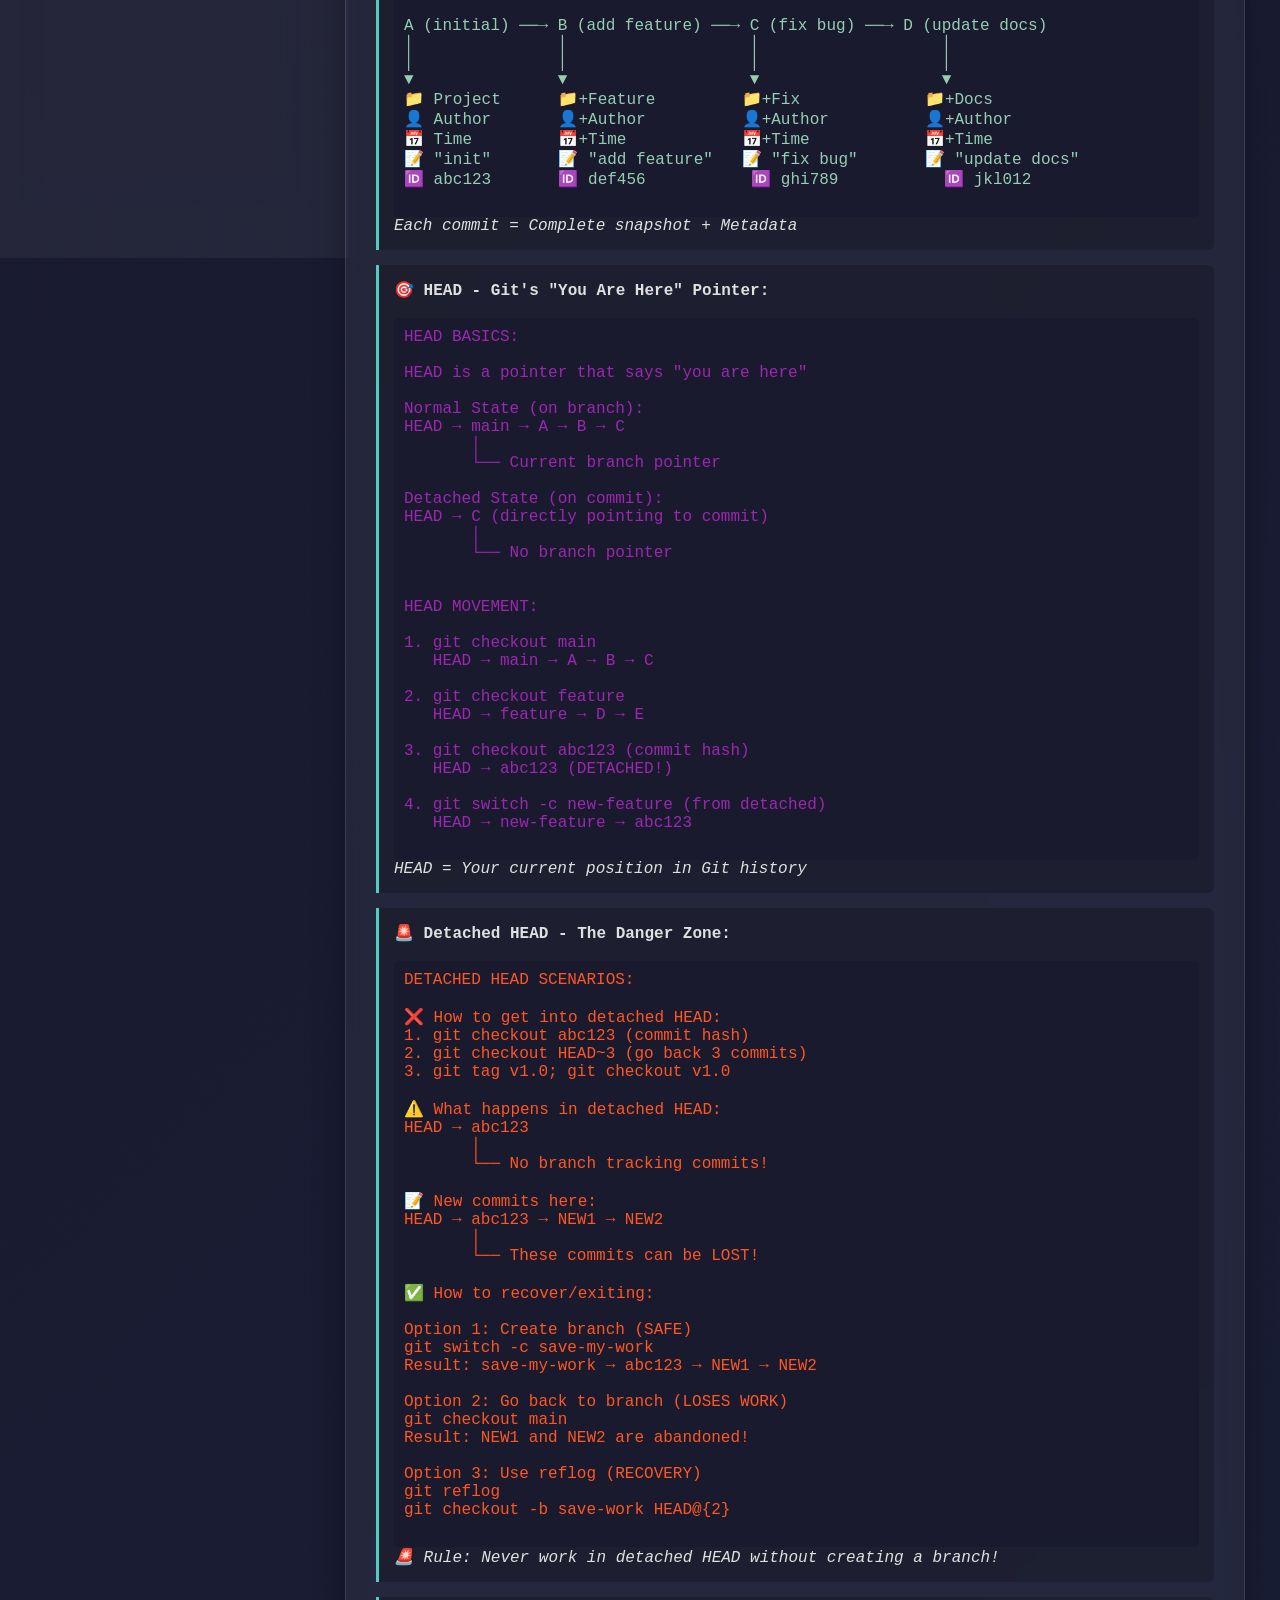
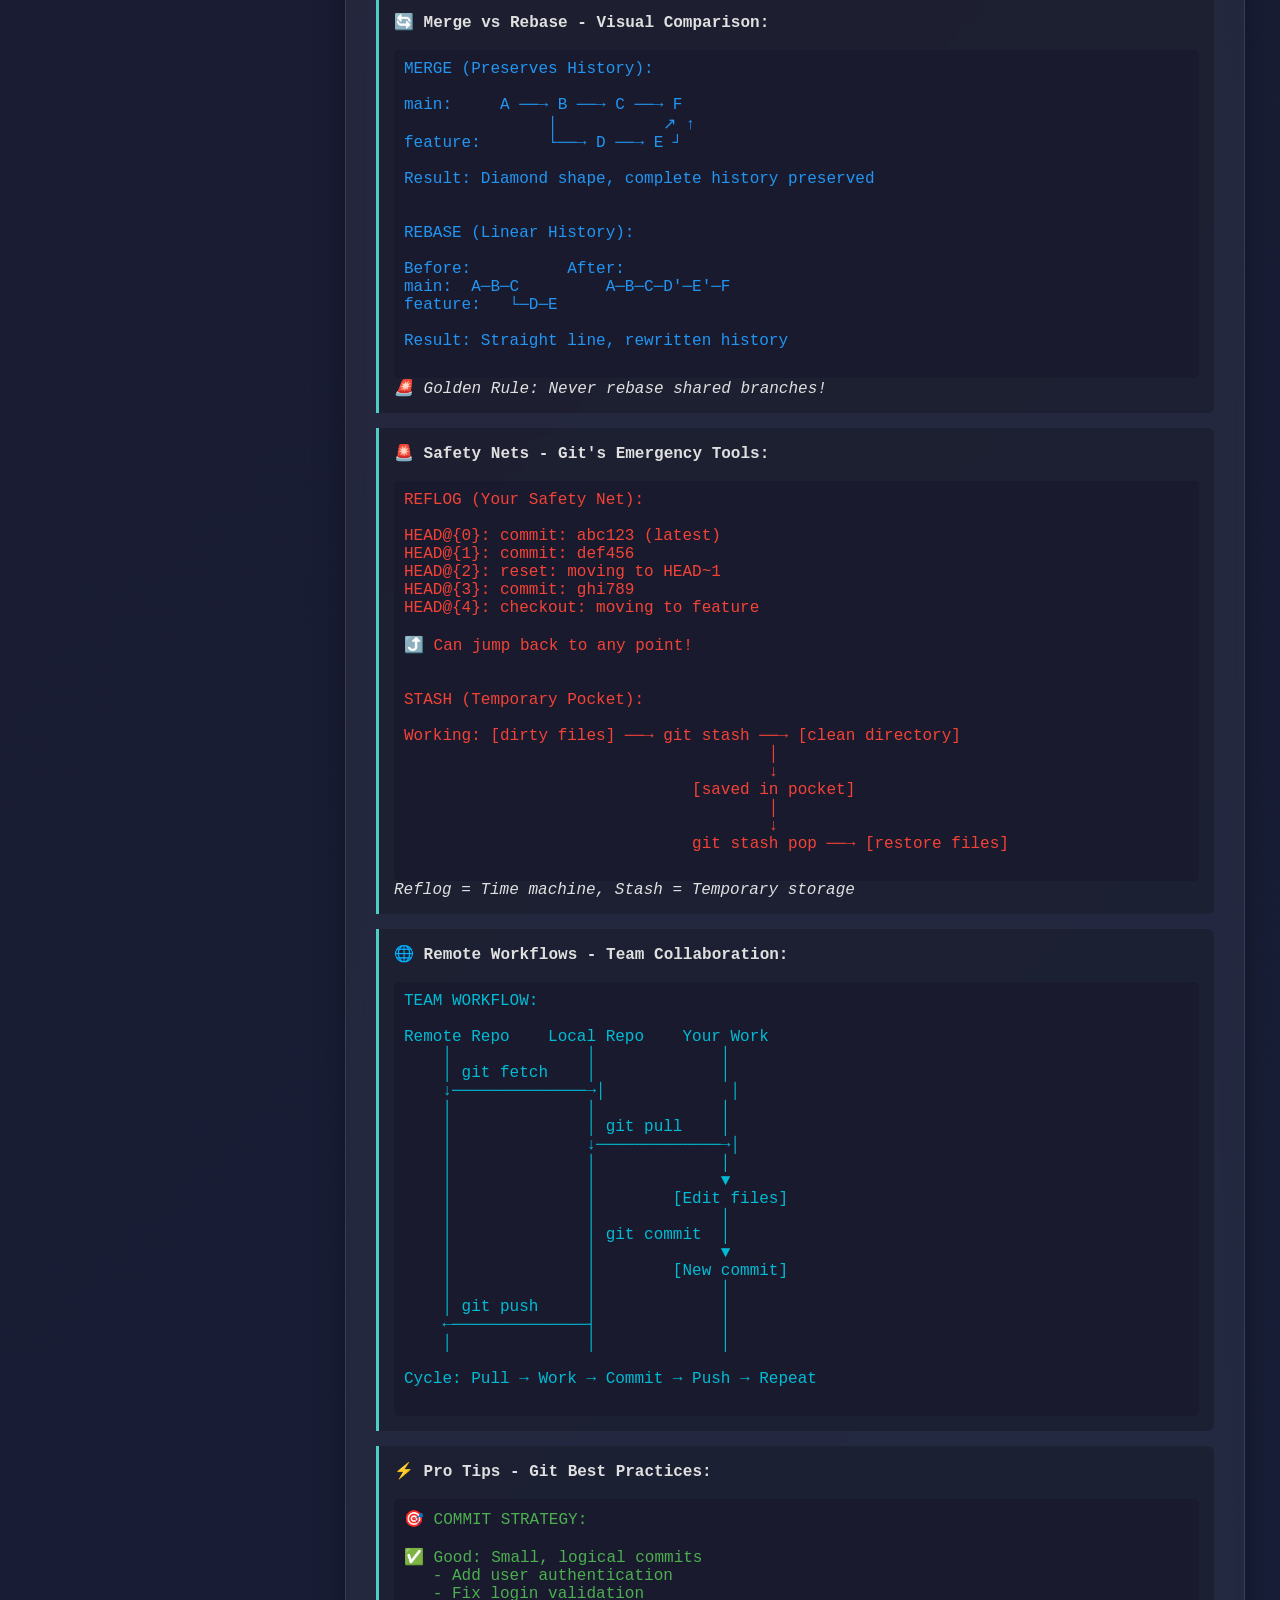
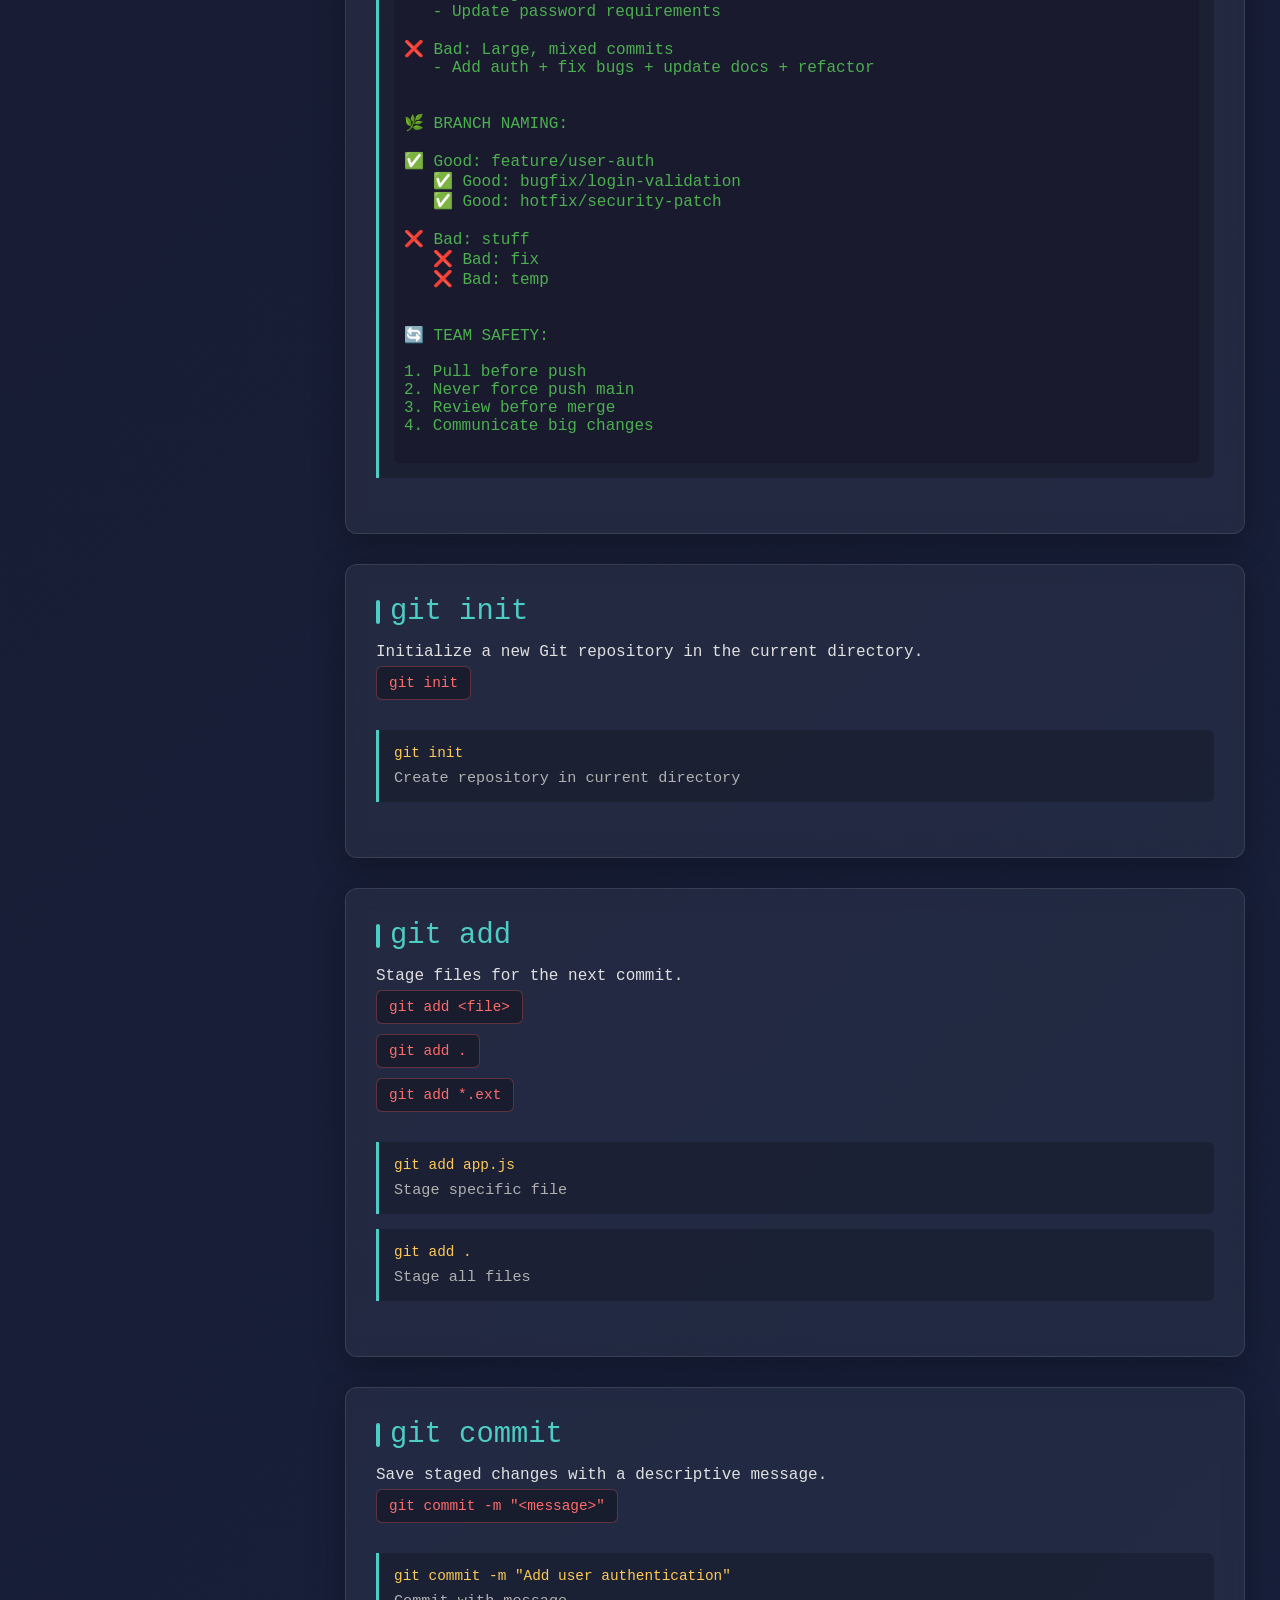
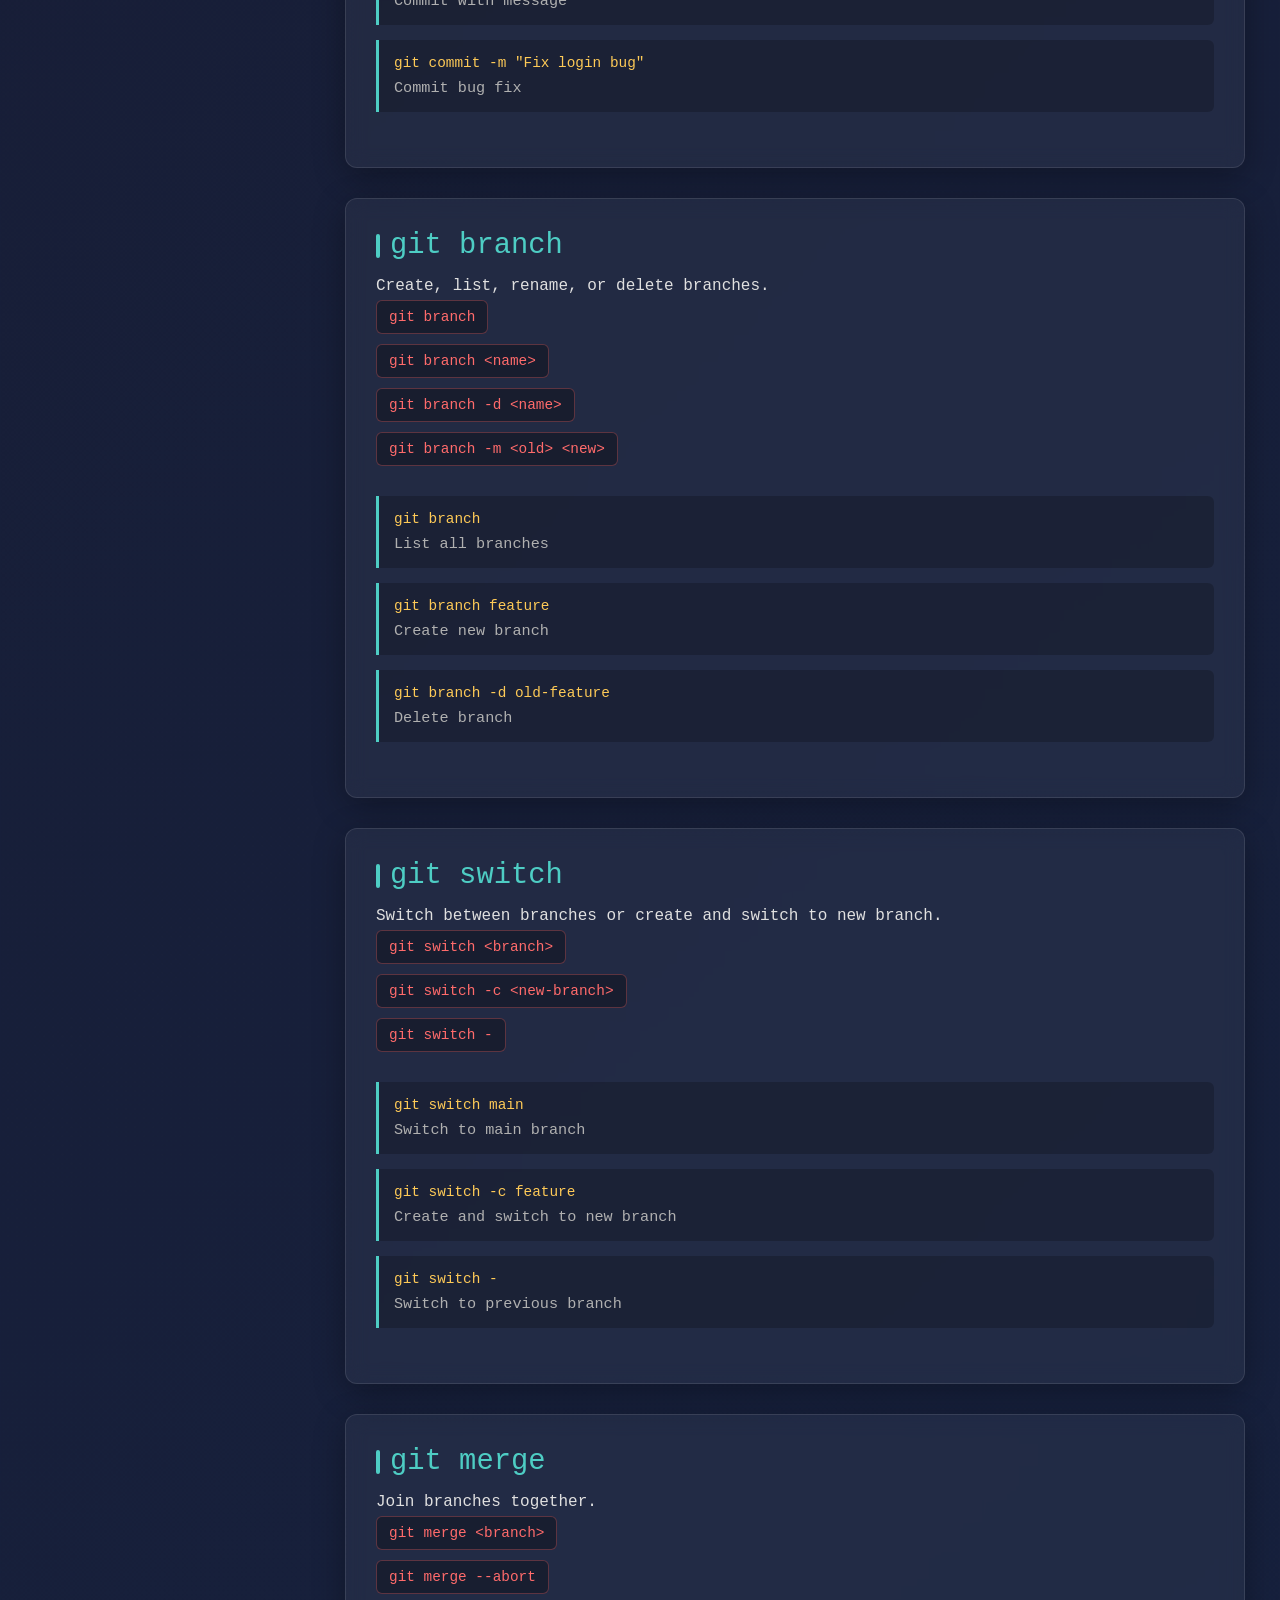
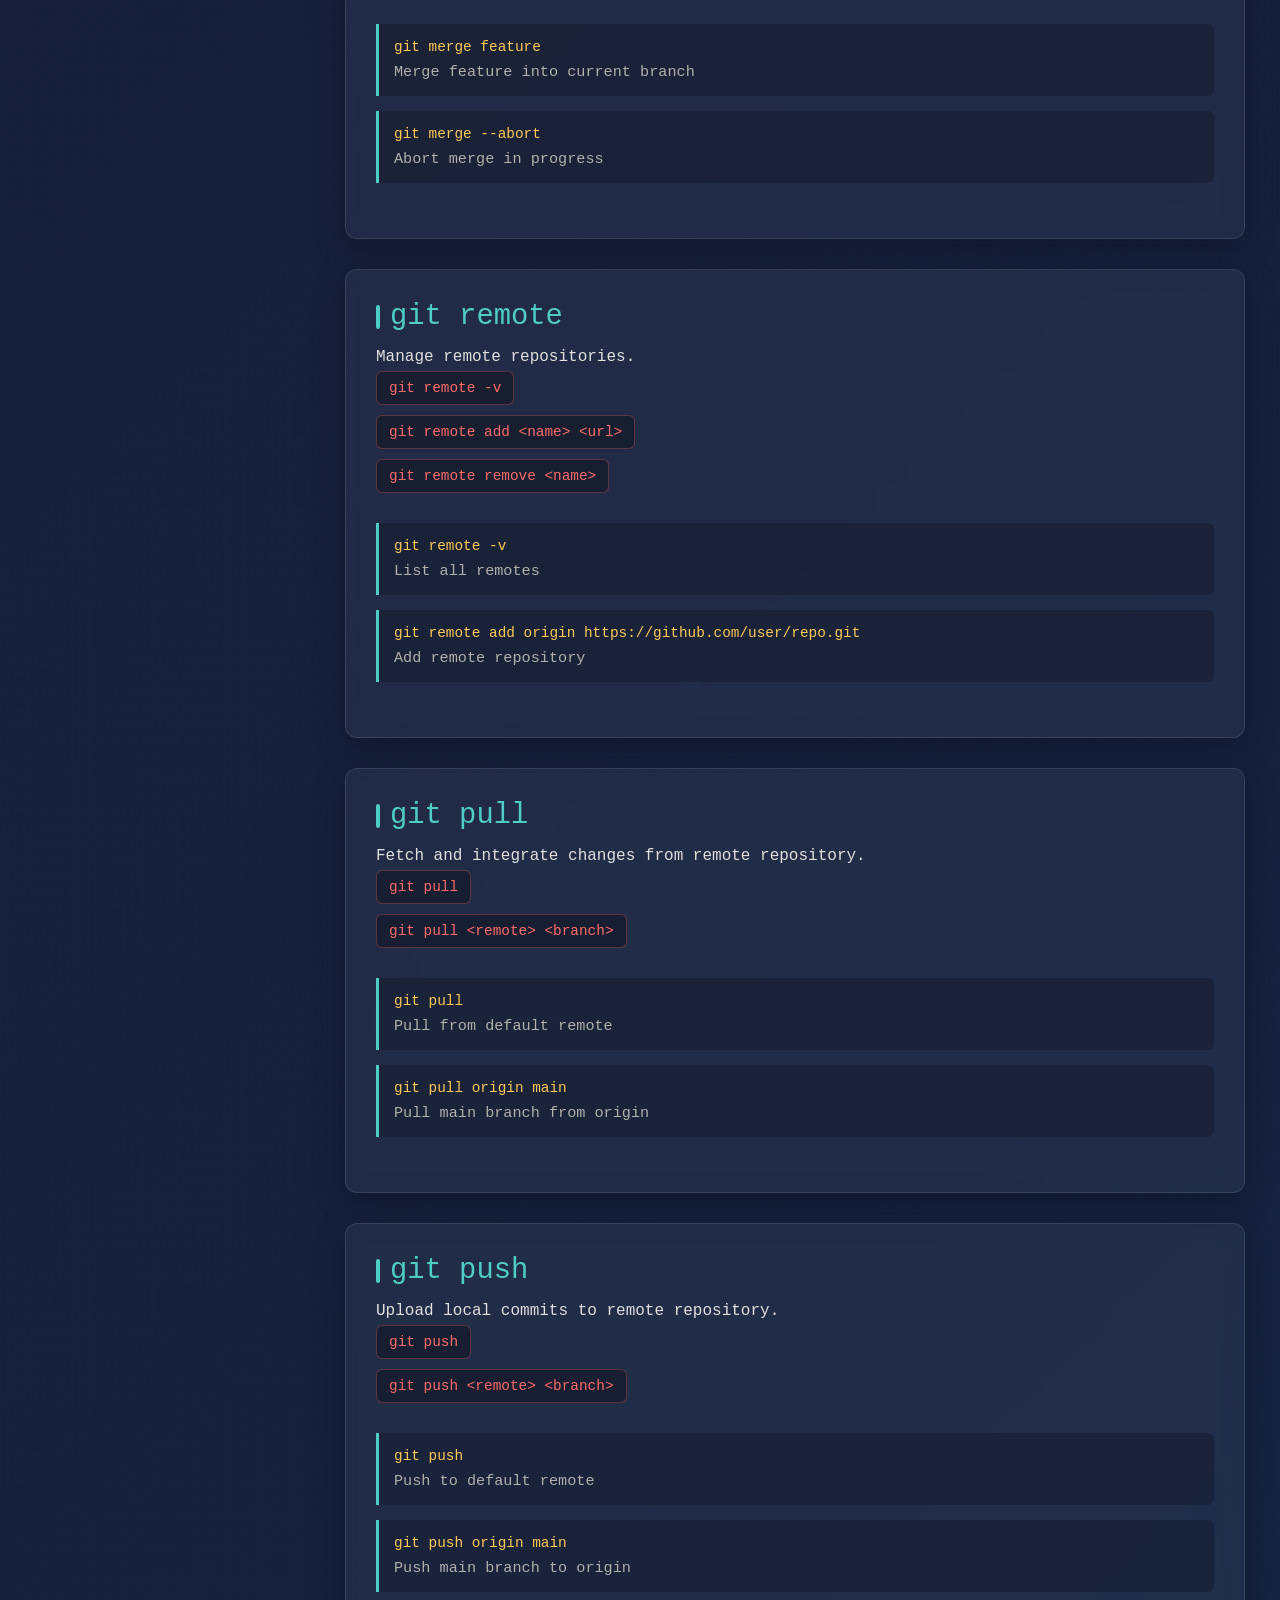
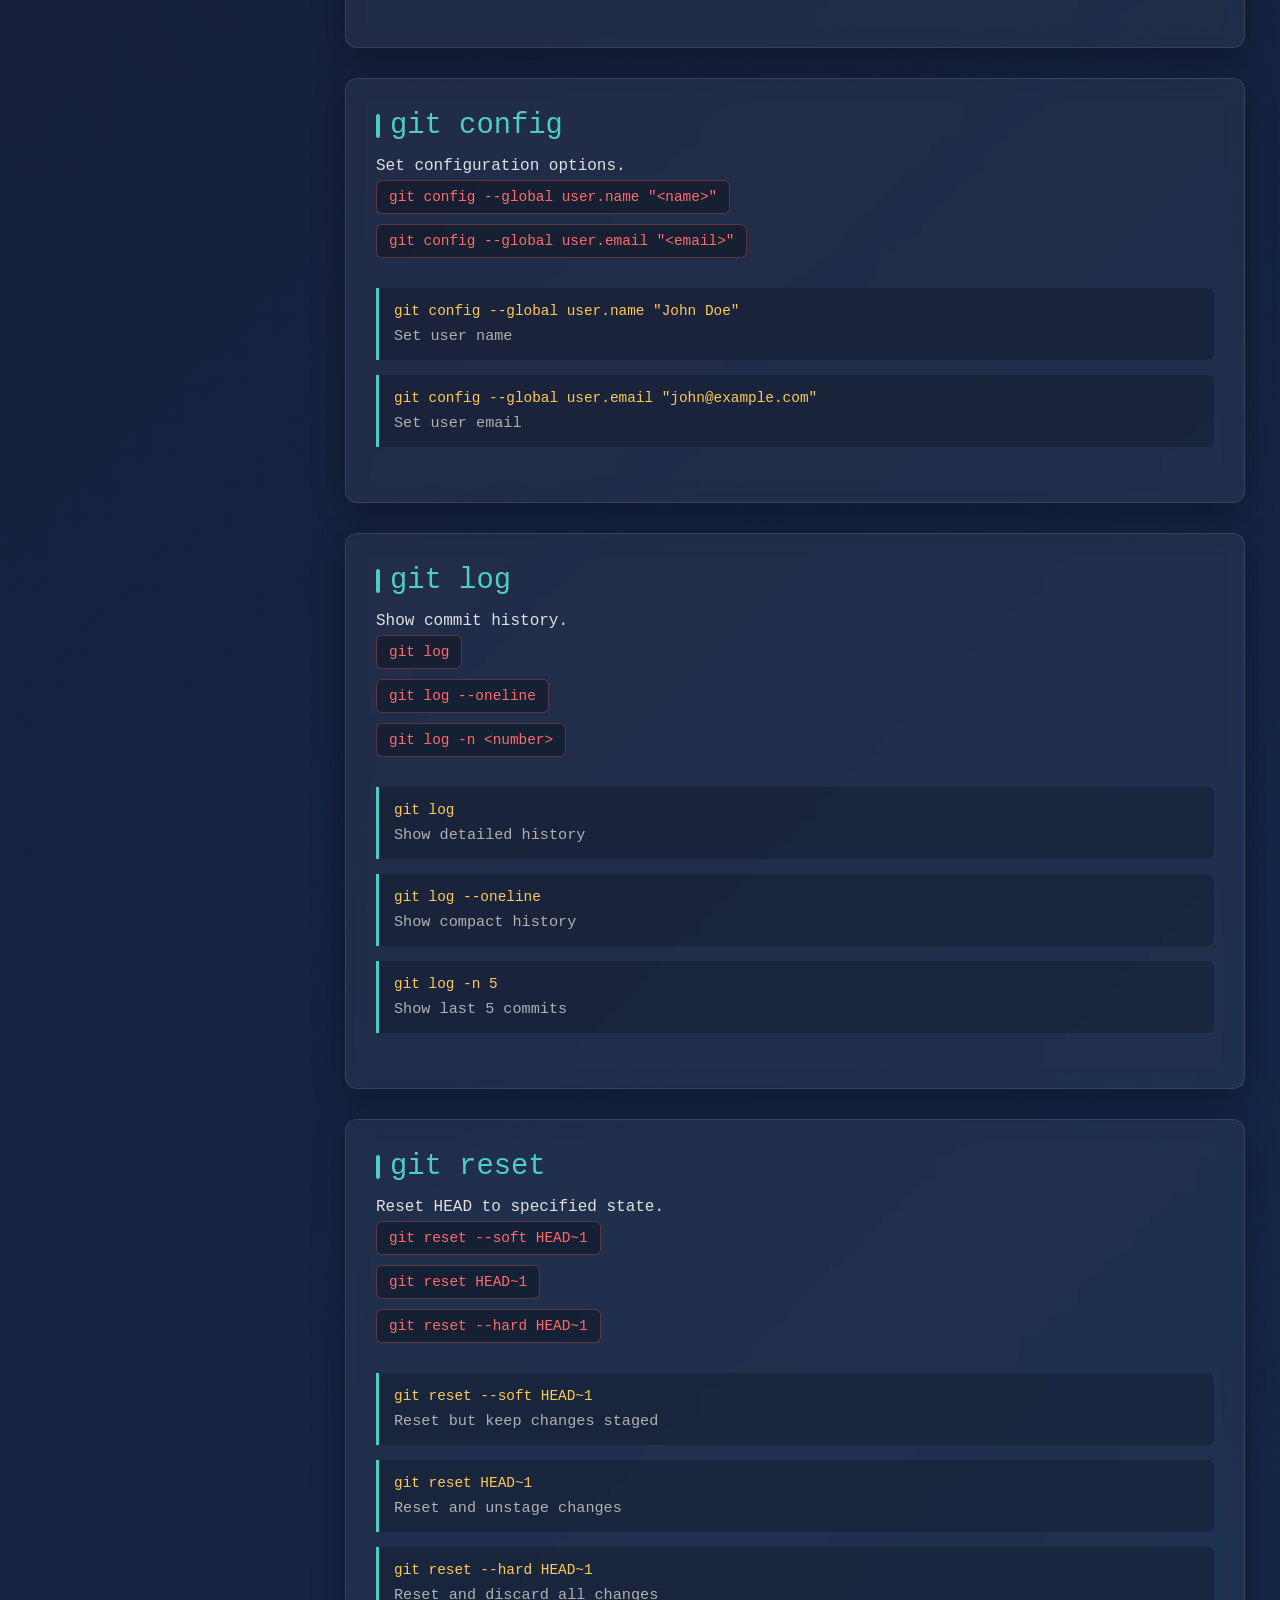
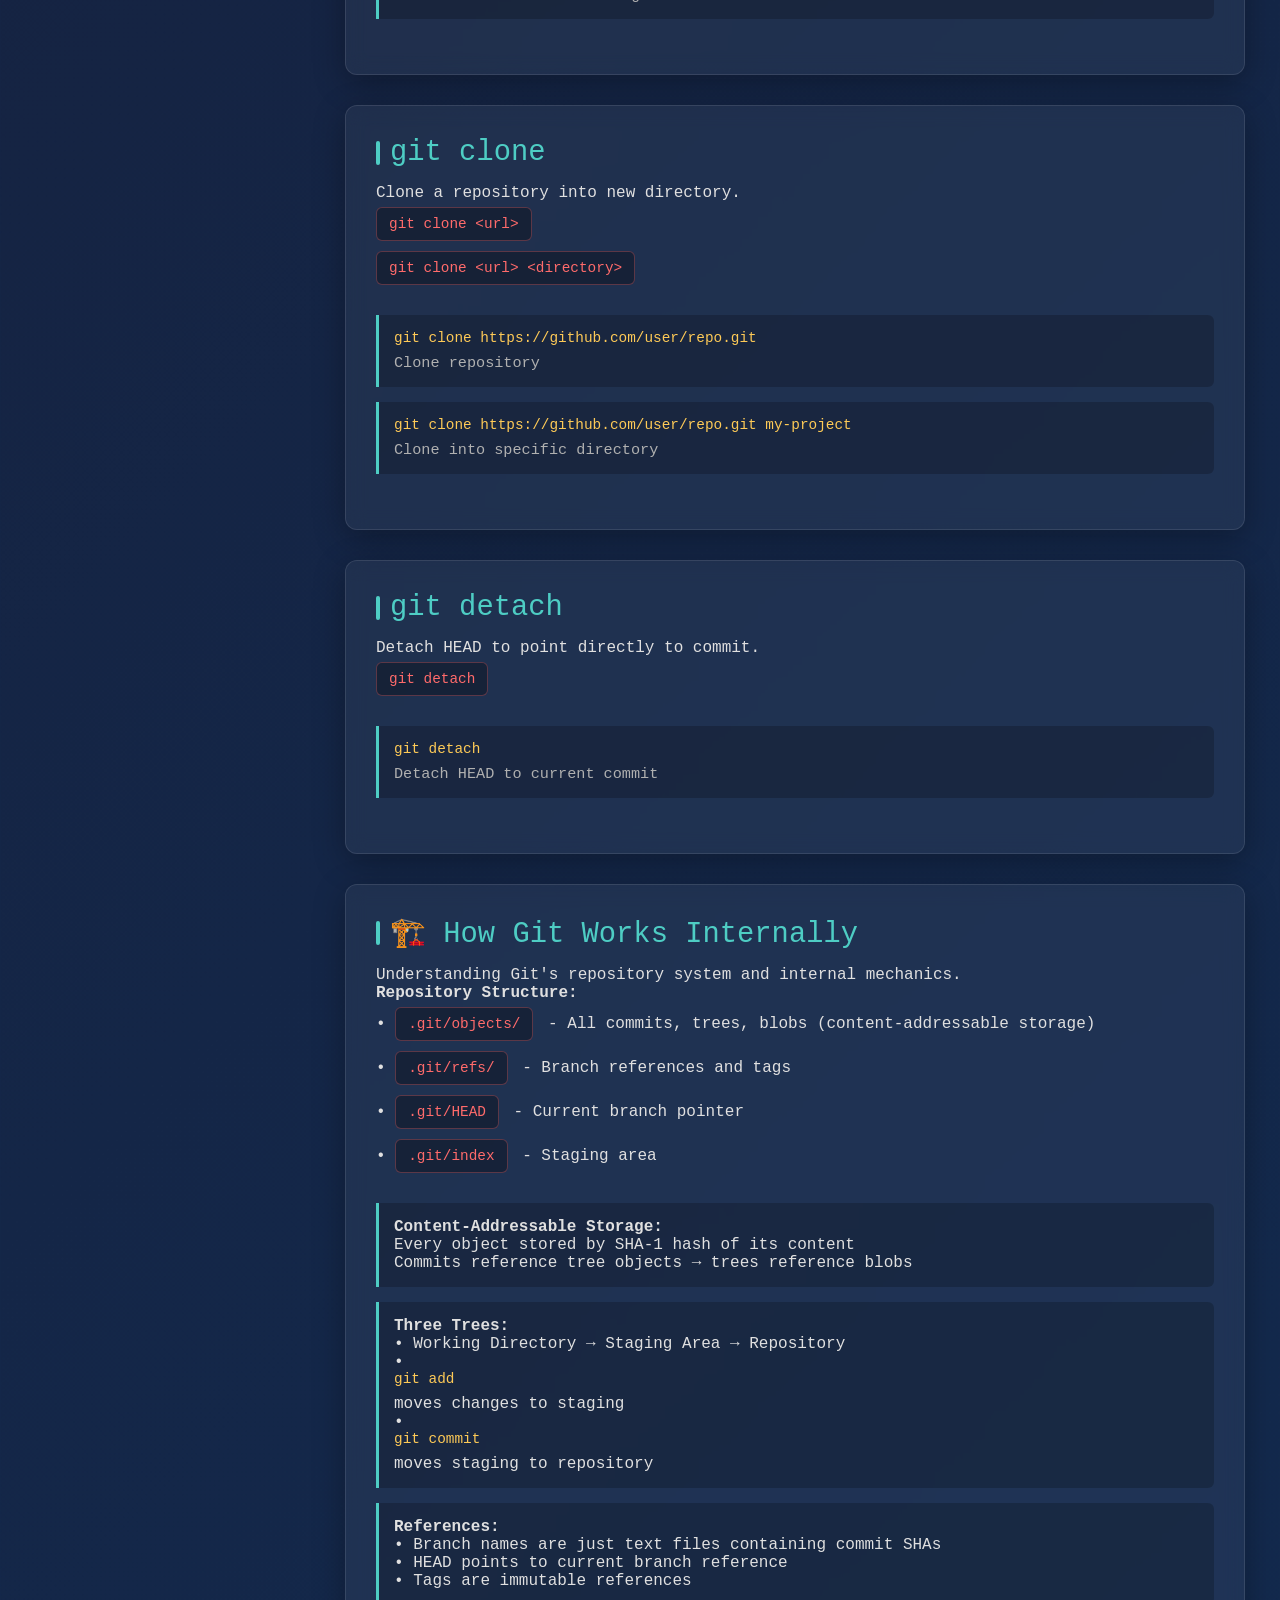
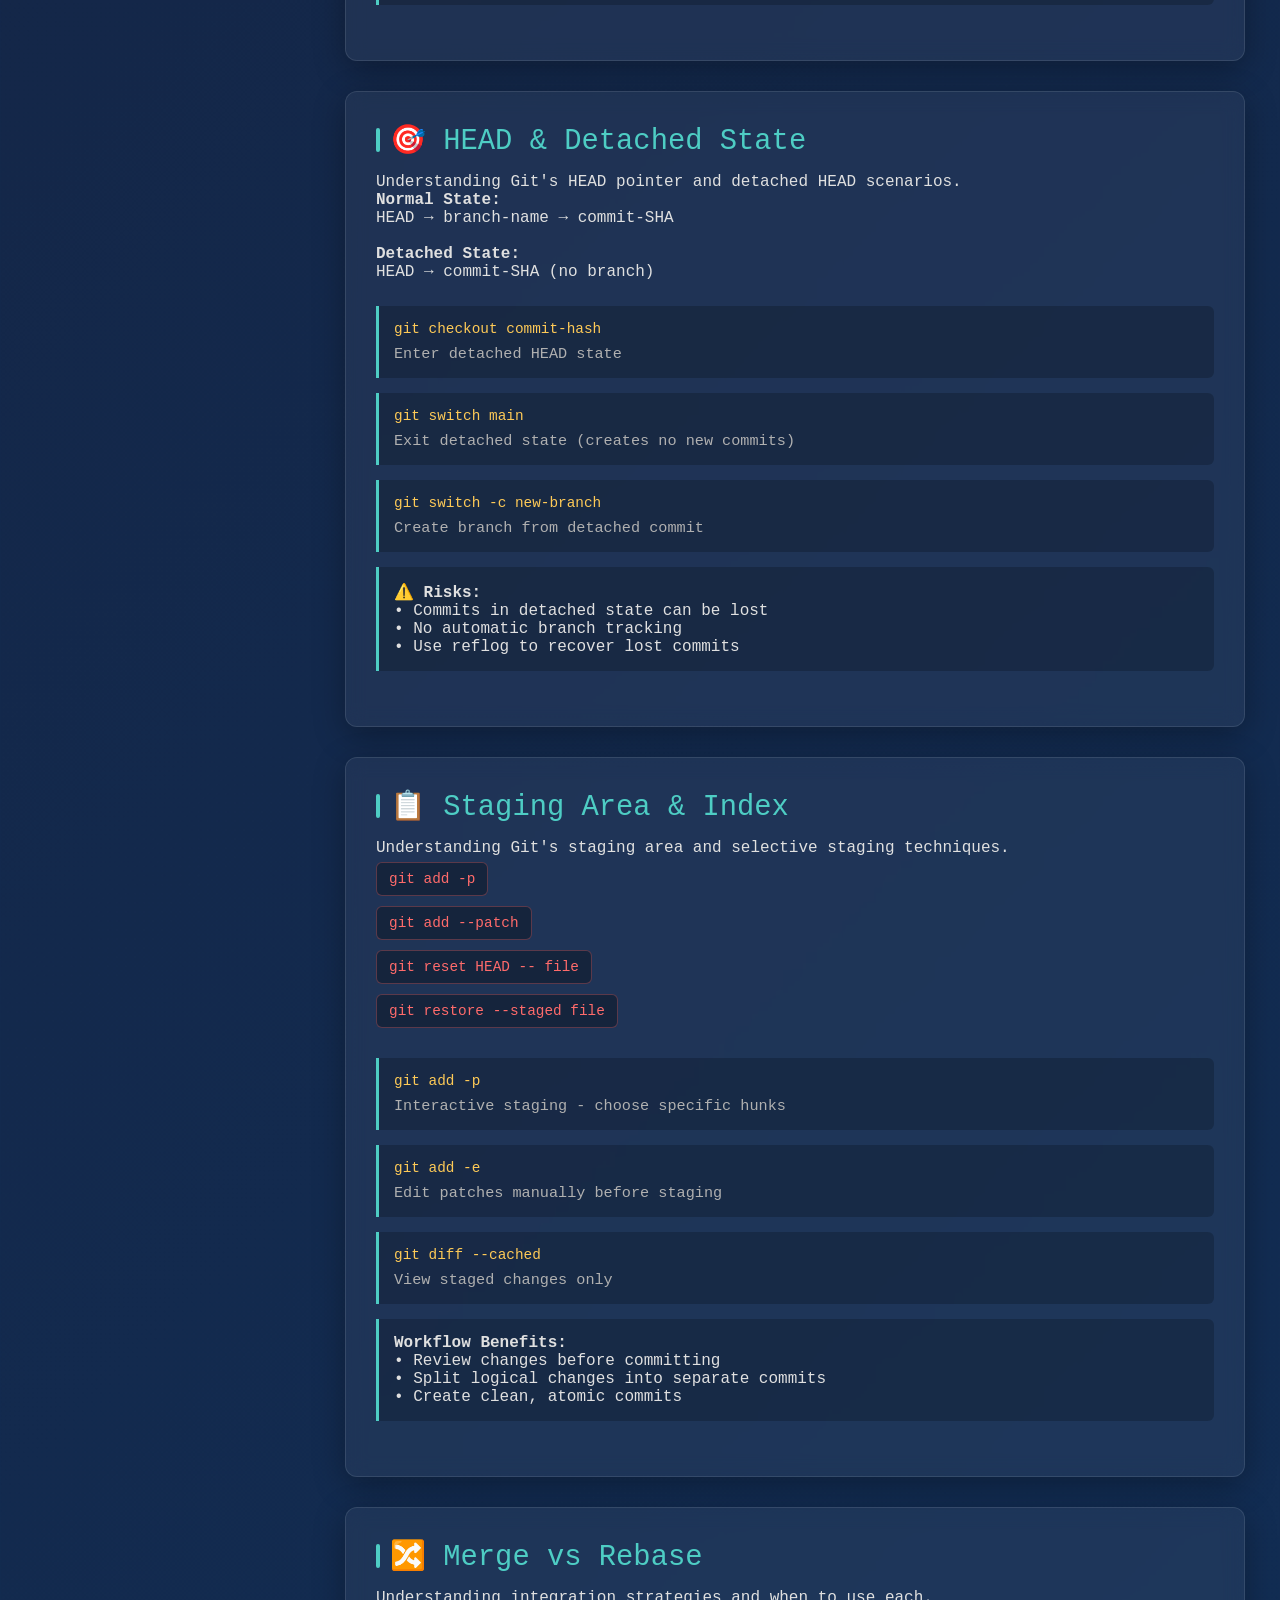
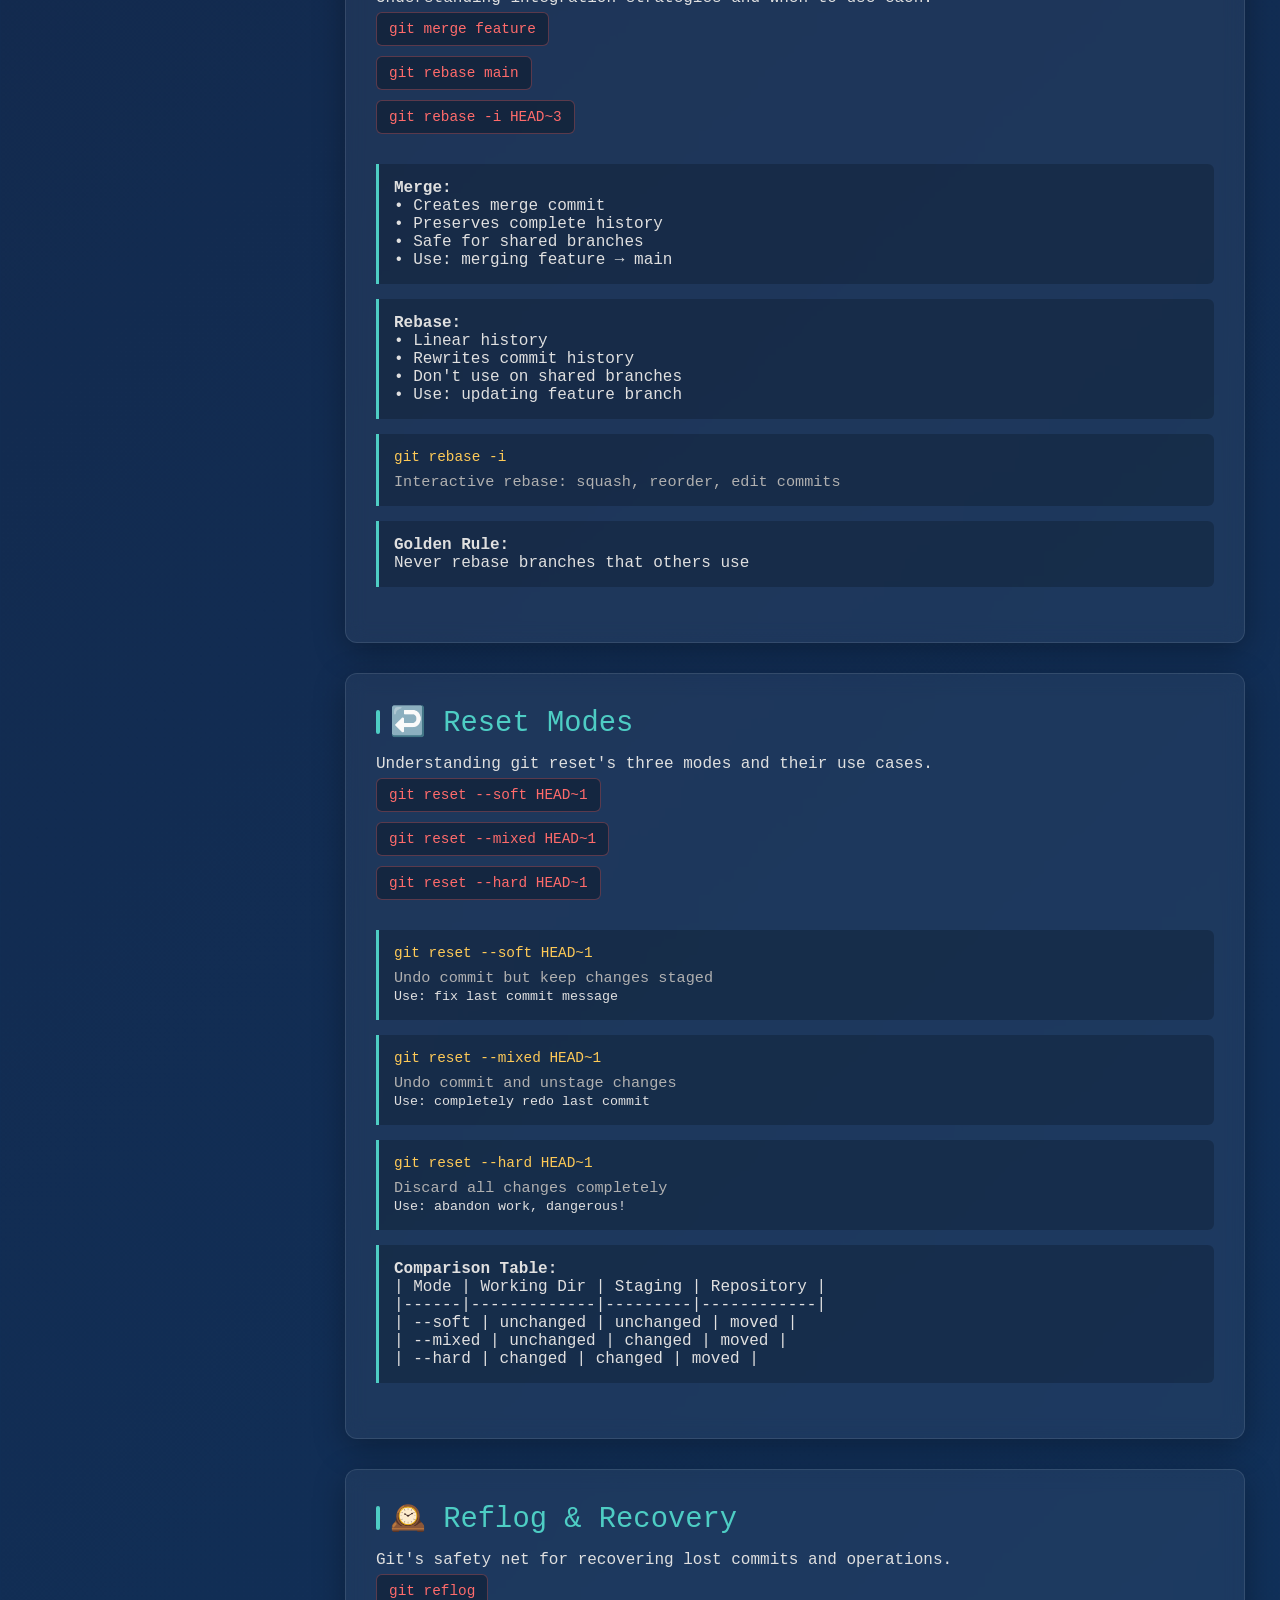
==== commit c3aafac7: "h" ====
--- a/index.html
+++ b/index.html
@@ -2206,6 +2206,10 @@
             <h3 class="toc-title">📋 Quick Navigation</h3>
             <nav class="toc-nav">
                 <ul class="toc-list">
+                    <li class="toc-item">
+                        <a href="#theory-basics" class="toc-link">⚡ 2 Mins Theory</a>
+                        <span class="toc-desc">Quick Git concepts</span>
+                    </li>
                     <li class="toc-item">
                         <a href="#git-init" class="toc-link">git init</a>
                         <span class="toc-desc">Initialize repository</span>
@@ -2272,6 +2276,240 @@
             <div class="docs-intro">
                 <p>Quick reference for essential Git commands. Each command includes syntax, common usage, and key points.</p>
             </div>
+
+            <!-- 2 Mins Theory Section -->
+            <div class="command-doc" id="theory-basics">
+                <h3 class="command-title">⚡ 2 Mins Theory - Git Core Concepts</h3>
+                <p>Essential Git concepts every developer should know in under 2 minutes.</p>
+                
+                <div class="command-syntax">
+                    <strong>🏗️ Git Architecture - The Three Trees:</strong><br><br>
+                    
+                    <pre style="background: #1a1a2e; padding: 10px; border-radius: 5px; color: #4ecdc4;">
+Working Directory    Staging Area      Repository
+     │                   │                   │
+     ▼                   ▼                   ▼
+  [Your Files]  →  [Next Commit]  →  [Permanent History]
+     │                   │                   │
+     │              git add │              git commit
+     └───────────────────────┘                   │
+                          │                   │
+                          └───────────────────┘
+                    </pre>
+                    
+                    <em>Visual Flow:</em> Edit files → Stage → Commit → Save forever
+                </div>
+                
+                <div class="command-examples">
+                    <div class="example">
+                        <strong>📝 What is a Commit? - Time Machine for Your Code:</strong><br><br>
+                        
+                        <pre style="background: #1a1a2e; padding: 10px; border-radius: 5px; color: #96ceb4;">
+Commit Chain (Your Project's Timeline):
+
+A (initial) ──→ B (add feature) ──→ C (fix bug) ──→ D (update docs)
+│               │                   │                   │
+│               │                   │                   │
+▼               ▼                   ▼                   ▼
+📁 Project      📁+Feature         📁+Fix             📁+Docs
+👤 Author       👤+Author          👤+Author          👤+Author
+📅 Time         📅+Time            📅+Time            📅+Time
+📝 "init"       📝 "add feature"   📝 "fix bug"       📝 "update docs"
+🆔 abc123       🆔 def456           🆔 ghi789           🆔 jkl012
+                        </pre>
+                        
+                        <em>Each commit = Complete snapshot + Metadata</em>
+                    </div>
+                    <div class="example">
+                        <strong>🎯 HEAD - Git's "You Are Here" Pointer:</strong><br><br>
+                        
+                        <pre style="background: #1a1a2e; padding: 10px; border-radius: 5px; color: #9c27b0;">
+HEAD BASICS:
+
+HEAD is a pointer that says "you are here"
+
+Normal State (on branch):
+HEAD → main → A → B → C
+       │
+       └── Current branch pointer
+
+Detached State (on commit):
+HEAD → C (directly pointing to commit)
+       │
+       └── No branch pointer
+
+
+HEAD MOVEMENT:
+
+1. git checkout main
+   HEAD → main → A → B → C
+
+2. git checkout feature  
+   HEAD → feature → D → E
+
+3. git checkout abc123 (commit hash)
+   HEAD → abc123 (DETACHED!)
+
+4. git switch -c new-feature (from detached)
+   HEAD → new-feature → abc123
+                        </pre>
+                        
+                        <em>HEAD = Your current position in Git history</em>
+                    </div>
+                    <div class="example">
+                        <strong>🚨 Detached HEAD - The Danger Zone:</strong><br><br>
+                        
+                        <pre style="background: #1a1a2e; padding: 10px; border-radius: 5px; color: #ff5722;">
+DETACHED HEAD SCENARIOS:
+
+❌ How to get into detached HEAD:
+1. git checkout abc123 (commit hash)
+2. git checkout HEAD~3 (go back 3 commits)
+3. git tag v1.0; git checkout v1.0
+
+⚠️ What happens in detached HEAD:
+HEAD → abc123
+       │
+       └── No branch tracking commits!
+
+📝 New commits here:
+HEAD → abc123 → NEW1 → NEW2
+       │
+       └── These commits can be LOST!
+
+✅ How to recover/exiting:
+
+Option 1: Create branch (SAFE)
+git switch -c save-my-work
+Result: save-my-work → abc123 → NEW1 → NEW2
+
+Option 2: Go back to branch (LOSES WORK)
+git checkout main
+Result: NEW1 and NEW2 are abandoned!
+
+Option 3: Use reflog (RECOVERY)
+git reflog
+git checkout -b save-work HEAD@{2}
+                        </pre>
+                        
+                        <em>🚨 Rule: Never work in detached HEAD without creating a branch!</em>
+                    </div>
+                    <div class="example">
+                        <strong>🔄 Merge vs Rebase - Visual Comparison:</strong><br><br>
+                        
+                        <pre style="background: #1a1a2e; padding: 10px; border-radius: 5px; color: #2196f3;">
+MERGE (Preserves History):
+
+main:     A ──→ B ──→ C ──→ F
+               │           ↗ ↑
+feature:       └──→ D ──→ E ┘
+
+Result: Diamond shape, complete history preserved
+
+
+REBASE (Linear History):
+
+Before:          After:
+main:  A─B─C         A─B─C─D'─E'─F
+feature:   └─D─E
+
+Result: Straight line, rewritten history
+                        </pre>
+                        
+                        <em>🚨 Golden Rule: Never rebase shared branches!</em>
+                    </div>
+                    <div class="example">
+                        <strong>🚨 Safety Nets - Git's Emergency Tools:</strong><br><br>
+                        
+                        <pre style="background: #1a1a2e; padding: 10px; border-radius: 5px; color: #f44336;">
+REFLOG (Your Safety Net):
+
+HEAD@{0}: commit: abc123 (latest)
+HEAD@{1}: commit: def456 
+HEAD@{2}: reset: moving to HEAD~1
+HEAD@{3}: commit: ghi789
+HEAD@{4}: checkout: moving to feature
+
+⤴️ Can jump back to any point!
+
+
+STASH (Temporary Pocket):
+
+Working: [dirty files] ──→ git stash ──→ [clean directory]
+                                      │
+                                      ↓
+                              [saved in pocket]
+                                      │
+                                      ↓
+                              git stash pop ──→ [restore files]
+                        </pre>
+                        
+                        <em>Reflog = Time machine, Stash = Temporary storage</em>
+                    </div>
+                    <div class="example">
+                        <strong>🌐 Remote Workflows - Team Collaboration:</strong><br><br>
+                        
+                        <pre style="background: #1a1a2e; padding: 10px; border-radius: 5px; color: #00bcd4;">
+TEAM WORKFLOW:
+
+Remote Repo    Local Repo    Your Work
+    │              │             │
+    │ git fetch    │             │
+    ↓──────────────→│             │
+    │              │             │
+    │              │ git pull    │
+    │              ↓─────────────→│
+    │              │             │
+    │              │             ▼
+    │              │        [Edit files]
+    │              │             │
+    │              │ git commit  │
+    │              │             ▼
+    │              │        [New commit]
+    │              │             │
+    │ git push     │             │
+    ←──────────────┤             │
+    │              │             │
+
+Cycle: Pull → Work → Commit → Push → Repeat
+                        </pre>
+                    </div>
+                    <div class="example">
+                        <strong>⚡ Pro Tips - Git Best Practices:</strong><br><br>
+                        
+                        <pre style="background: #1a1a2e; padding: 10px; border-radius: 5px; color: #4caf50;">
+🎯 COMMIT STRATEGY:
+
+✅ Good: Small, logical commits
+   - Add user authentication
+   - Fix login validation
+   - Update password requirements
+
+❌ Bad: Large, mixed commits
+   - Add auth + fix bugs + update docs + refactor
+
+
+🌿 BRANCH NAMING:
+
+✅ Good: feature/user-auth
+   ✅ Good: bugfix/login-validation
+   ✅ Good: hotfix/security-patch
+
+❌ Bad: stuff
+   ❌ Bad: fix
+   ❌ Bad: temp
+
+
+🔄 TEAM SAFETY:
+
+1. Pull before push
+2. Never force push main
+3. Review before merge
+4. Communicate big changes
+                        </pre>
+                    </div>
+                </div>
+            </div>
             
             <!-- Git Init -->
             <div class="command-doc" id="git-init">
@@ -2589,6 +2827,258 @@
                     <div class="example">
                         <code>git detach</code>
                         <p>Detach HEAD to current commit</p>
+                    </div>
+                </div>
+            </div>
+
+            <!-- Intermediate Git Concepts -->
+            <div class="command-doc" id="how-git-works">
+                <h3 class="command-title">🏗️ How Git Works Internally</h3>
+                <p>Understanding Git's repository system and internal mechanics.</p>
+                
+                <div class="command-syntax">
+                    <strong>Repository Structure:</strong><br>
+                    • <code>.git/objects/</code> - All commits, trees, blobs (content-addressable storage)<br>
+                    • <code>.git/refs/</code> - Branch references and tags<br>
+                    • <code>.git/HEAD</code> - Current branch pointer<br>
+                    • <code>.git/index</code> - Staging area
+                </div>
+                
+                <div class="command-examples">
+                    <div class="example">
+                        <strong>Content-Addressable Storage:</strong><br>
+                        Every object stored by SHA-1 hash of its content<br>
+                        Commits reference tree objects → trees reference blobs
+                    </div>
+                    <div class="example">
+                        <strong>Three Trees:</strong><br>
+                        • Working Directory → Staging Area → Repository<br>
+                        • <code>git add</code> moves changes to staging<br>
+                        • <code>git commit</code> moves staging to repository
+                    </div>
+                    <div class="example">
+                        <strong>References:</strong><br>
+                        • Branch names are just text files containing commit SHAs<br>
+                        • HEAD points to current branch reference<br>
+                        • Tags are immutable references
+                    </div>
+                </div>
+            </div>
+
+            <div class="command-doc" id="head-and-detached">
+                <h3 class="command-title">🎯 HEAD & Detached State</h3>
+                <p>Understanding Git's HEAD pointer and detached HEAD scenarios.</p>
+                
+                <div class="command-syntax">
+                    <strong>Normal State:</strong><br>
+                    HEAD → branch-name → commit-SHA<br><br>
+                    <strong>Detached State:</strong><br>
+                    HEAD → commit-SHA (no branch)
+                </div>
+                
+                <div class="command-examples">
+                    <div class="example">
+                        <code>git checkout commit-hash</code>
+                        <p>Enter detached HEAD state</p>
+                    </div>
+                    <div class="example">
+                        <code>git switch main</code>
+                        <p>Exit detached state (creates no new commits)</p>
+                    </div>
+                    <div class="example">
+                        <code>git switch -c new-branch</code>
+                        <p>Create branch from detached commit</p>
+                    </div>
+                    <div class="example">
+                        <strong>⚠️ Risks:</strong><br>
+                        • Commits in detached state can be lost<br>
+                        • No automatic branch tracking<br>
+                        • Use reflog to recover lost commits
+                    </div>
+                </div>
+            </div>
+
+            <div class="command-doc" id="staging-area">
+                <h3 class="command-title">📋 Staging Area & Index</h3>
+                <p>Understanding Git's staging area and selective staging techniques.</p>
+                
+                <div class="command-syntax">
+                    <code>git add -p</code><br>
+                    <code>git add --patch</code><br>
+                    <code>git reset HEAD -- file</code><br>
+                    <code>git restore --staged file</code>
+                </div>
+                
+                <div class="command-examples">
+                    <div class="example">
+                        <code>git add -p</code>
+                        <p>Interactive staging - choose specific hunks</p>
+                    </div>
+                    <div class="example">
+                        <code>git add -e</code>
+                        <p>Edit patches manually before staging</p>
+                    </div>
+                    <div class="example">
+                        <code>git diff --cached</code>
+                        <p>View staged changes only</p>
+                    </div>
+                    <div class="example">
+                        <strong>Workflow Benefits:</strong><br>
+                        • Review changes before committing<br>
+                        • Split logical changes into separate commits<br>
+                        • Create clean, atomic commits
+                    </div>
+                </div>
+            </div>
+
+            <div class="command-doc" id="merge-vs-rebase">
+                <h3 class="command-title">🔀 Merge vs Rebase</h3>
+                <p>Understanding integration strategies and when to use each.</p>
+                
+                <div class="command-syntax">
+                    <code>git merge feature</code><br>
+                    <code>git rebase main</code><br>
+                    <code>git rebase -i HEAD~3</code>
+                </div>
+                
+                <div class="command-examples">
+                    <div class="example">
+                        <strong>Merge:</strong><br>
+                        • Creates merge commit<br>
+                        • Preserves complete history<br>
+                        • Safe for shared branches<br>
+                        • Use: merging feature → main
+                    </div>
+                    <div class="example">
+                        <strong>Rebase:</strong><br>
+                        • Linear history<br>
+                        • Rewrites commit history<br>
+                        • Don't use on shared branches<br>
+                        • Use: updating feature branch
+                    </div>
+                    <div class="example">
+                        <code>git rebase -i</code>
+                        <p>Interactive rebase: squash, reorder, edit commits</p>
+                    </div>
+                    <div class="example">
+                        <strong>Golden Rule:</strong><br>
+                        Never rebase branches that others use
+                    </div>
+                </div>
+            </div>
+
+            <div class="command-doc" id="reset-modes">
+                <h3 class="command-title">↩️ Reset Modes</h3>
+                <p>Understanding git reset's three modes and their use cases.</p>
+                
+                <div class="command-syntax">
+                    <code>git reset --soft HEAD~1</code><br>
+                    <code>git reset --mixed HEAD~1</code><br>
+                    <code>git reset --hard HEAD~1</code>
+                </div>
+                
+                <div class="command-examples">
+                    <div class="example">
+                        <code>git reset --soft HEAD~1</code>
+                        <p>Undo commit but keep changes staged</p>
+                        <small>Use: fix last commit message</small>
+                    </div>
+                    <div class="example">
+                        <code>git reset --mixed HEAD~1</code>
+                        <p>Undo commit and unstage changes</p>
+                        <small>Use: completely redo last commit</small>
+                    </div>
+                    <div class="example">
+                        <code>git reset --hard HEAD~1</code>
+                        <p>Discard all changes completely</p>
+                        <small>Use: abandon work, dangerous!</small>
+                    </div>
+                    <div class="example">
+                        <strong>Comparison Table:</strong><br>
+                        | Mode | Working Dir | Staging | Repository |<br>
+                        |------|-------------|---------|------------|<br>
+                        | --soft | unchanged | unchanged | moved |<br>
+                        | --mixed | unchanged | changed | moved |<br>
+                        | --hard | changed | changed | moved |
+                    </div>
+                </div>
+            </div>
+
+            <div class="command-doc" id="reflog-recovery">
+                <h3 class="command-title">🕰️ Reflog & Recovery</h3>
+                <p>Git's safety net for recovering lost commits and operations.</p>
+                
+                <div class="command-syntax">
+                    <code>git reflog</code><br>
+                    <code>git reflog --oneline</code><br>
+                    <code>git reset --hard HEAD@{2}</code><br>
+                    <code>git cherry-pick HEAD@{1}</code>
+                </div>
+                
+                <div class="command-examples">
+                    <div class="example">
+                        <code>git reflog</code>
+                        <p>Show all local operations history</p>
+                    </div>
+                    <div class="example">
+                        <code>git reset --hard HEAD@{5}</code>
+                        <p>Recover to state 5 operations ago</p>
+                    </div>
+                    <div class="example">
+                        <strong>Recovery Scenarios:</strong><br>
+                        • Accidentally deleted branch<br>
+                        • Wrong reset --hard<br>
+                        • Lost commits in detached HEAD<br>
+                        • Failed rebase/merge
+                    </div>
+                    <div class="example">
+                        <strong>⚠️ Limitations:</strong><br>
+                        • Local only (doesn't sync)<br>
+                        • Expires after ~90 days<br>
+                        • Not a backup solution
+                    </div>
+                </div>
+            </div>
+
+            <div class="command-doc" id="remote-workflows">
+                <h3 class="command-title">🌐 Remote Workflows</h3>
+                <p>Understanding remote operations and collaboration workflows.</p>
+                
+                <div class="command-syntax">
+                    <code>git fetch</code><br>
+                    <code>git pull</code><br>
+                    <code>git push --force-with-lease</code><br>
+                    <code>git branch -u origin/main</code>
+                </div>
+                
+                <div class="command-examples">
+                    <div class="example">
+                        <code>git fetch</code>
+                        <p>Download remote changes without merging</p>
+                        <small>Safe: review before integrating</small>
+                    </div>
+                    <div class="example">
+                        <code>git pull</code>
+                        <p>Fetch + merge/rebase automatically</p>
+                        <small>Convenient: less control</small>
+                    </div>
+                    <div class="example">
+                        <code>git push --force-with-lease</code>
+                        <p>Safe force push: checks if remote changed</p>
+                    </div>
+                    <div class="example">
+                        <strong>Tracking Branches:</strong><br>
+                        • <code>git branch -u origin/feature</code> - set upstream<br>
+                        • <code>git push</code> pushes to upstream<br>
+                        • <code>git pull</code> pulls from upstream<br>
+                        • <code>git branch --set-upstream-to</code> alternative
+                    </div>
+                    <div class="example">
+                        <strong>Best Practices:</strong><br>
+                        • Pull before pushing<br>
+                        • Use fetch for safety<br>
+                        • Never force push main/master<br>
+                        • Protect important branches
                     </div>
                 </div>
             </div>
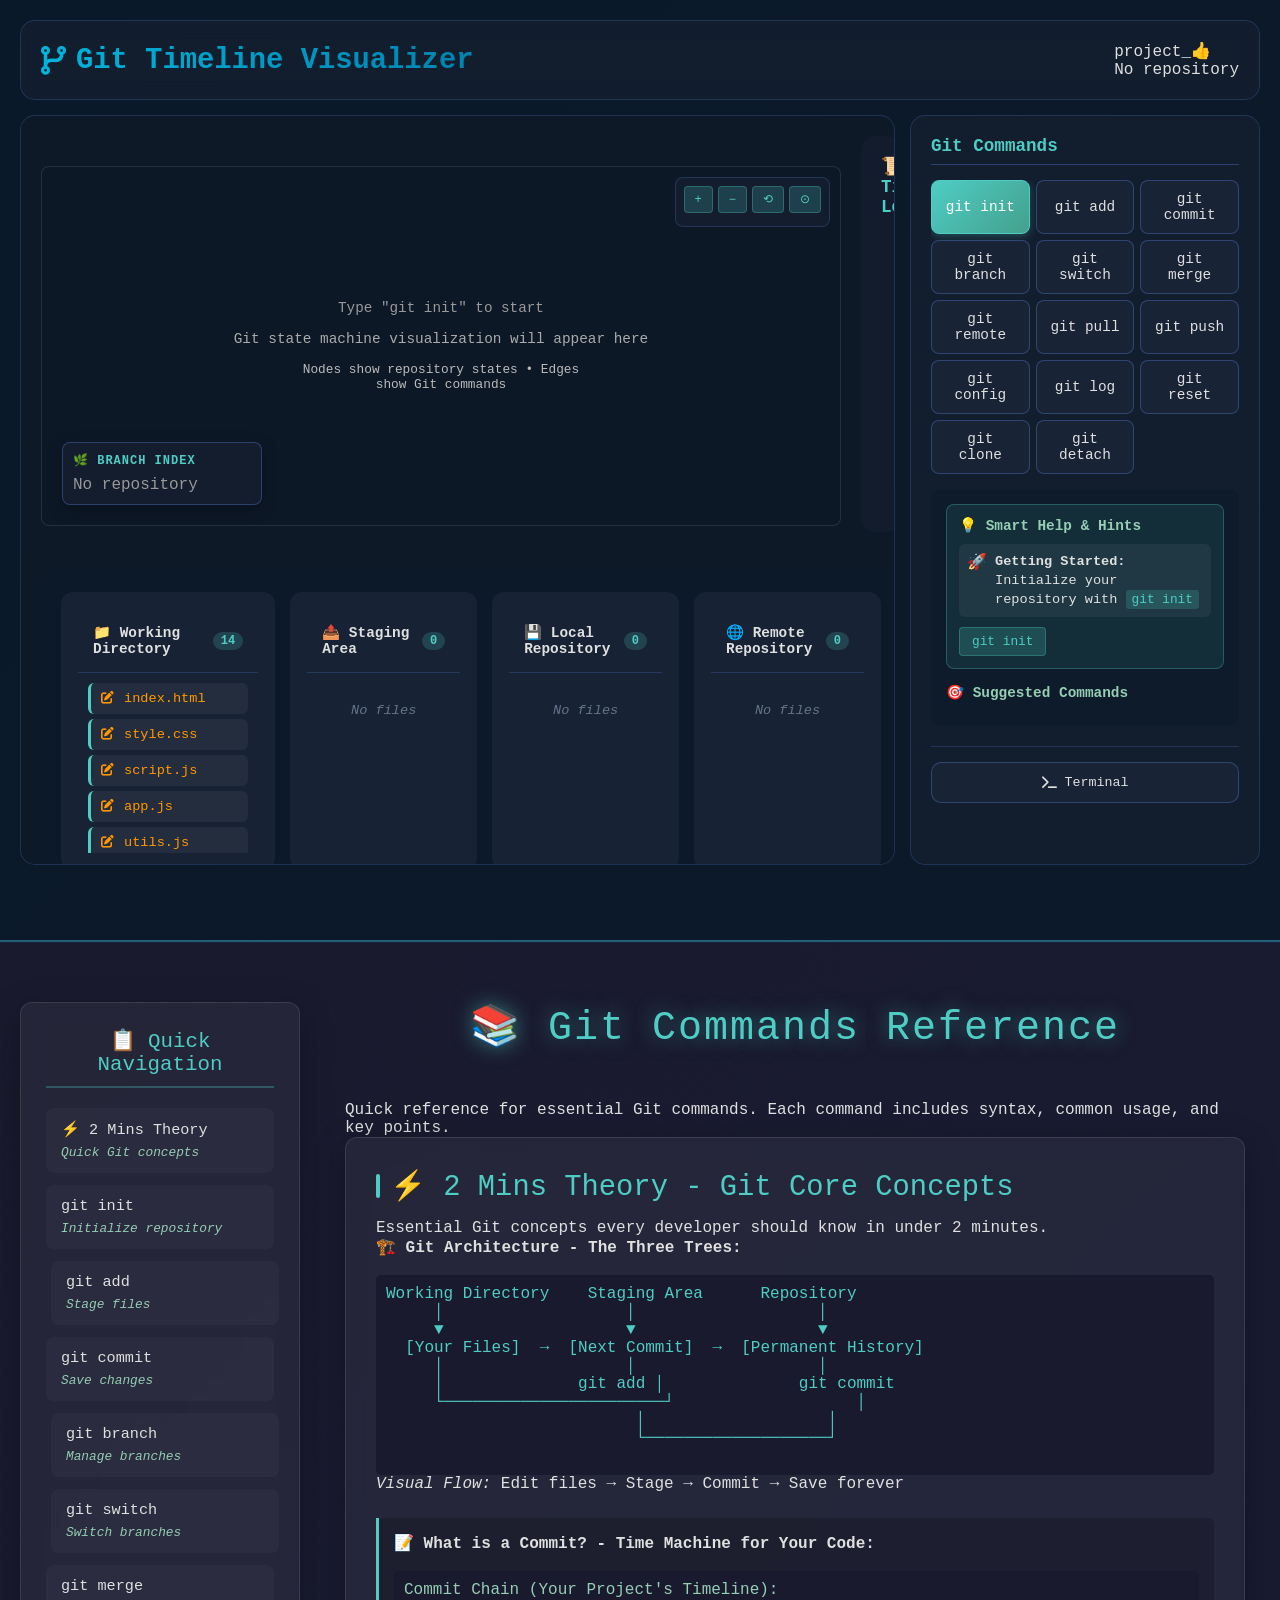
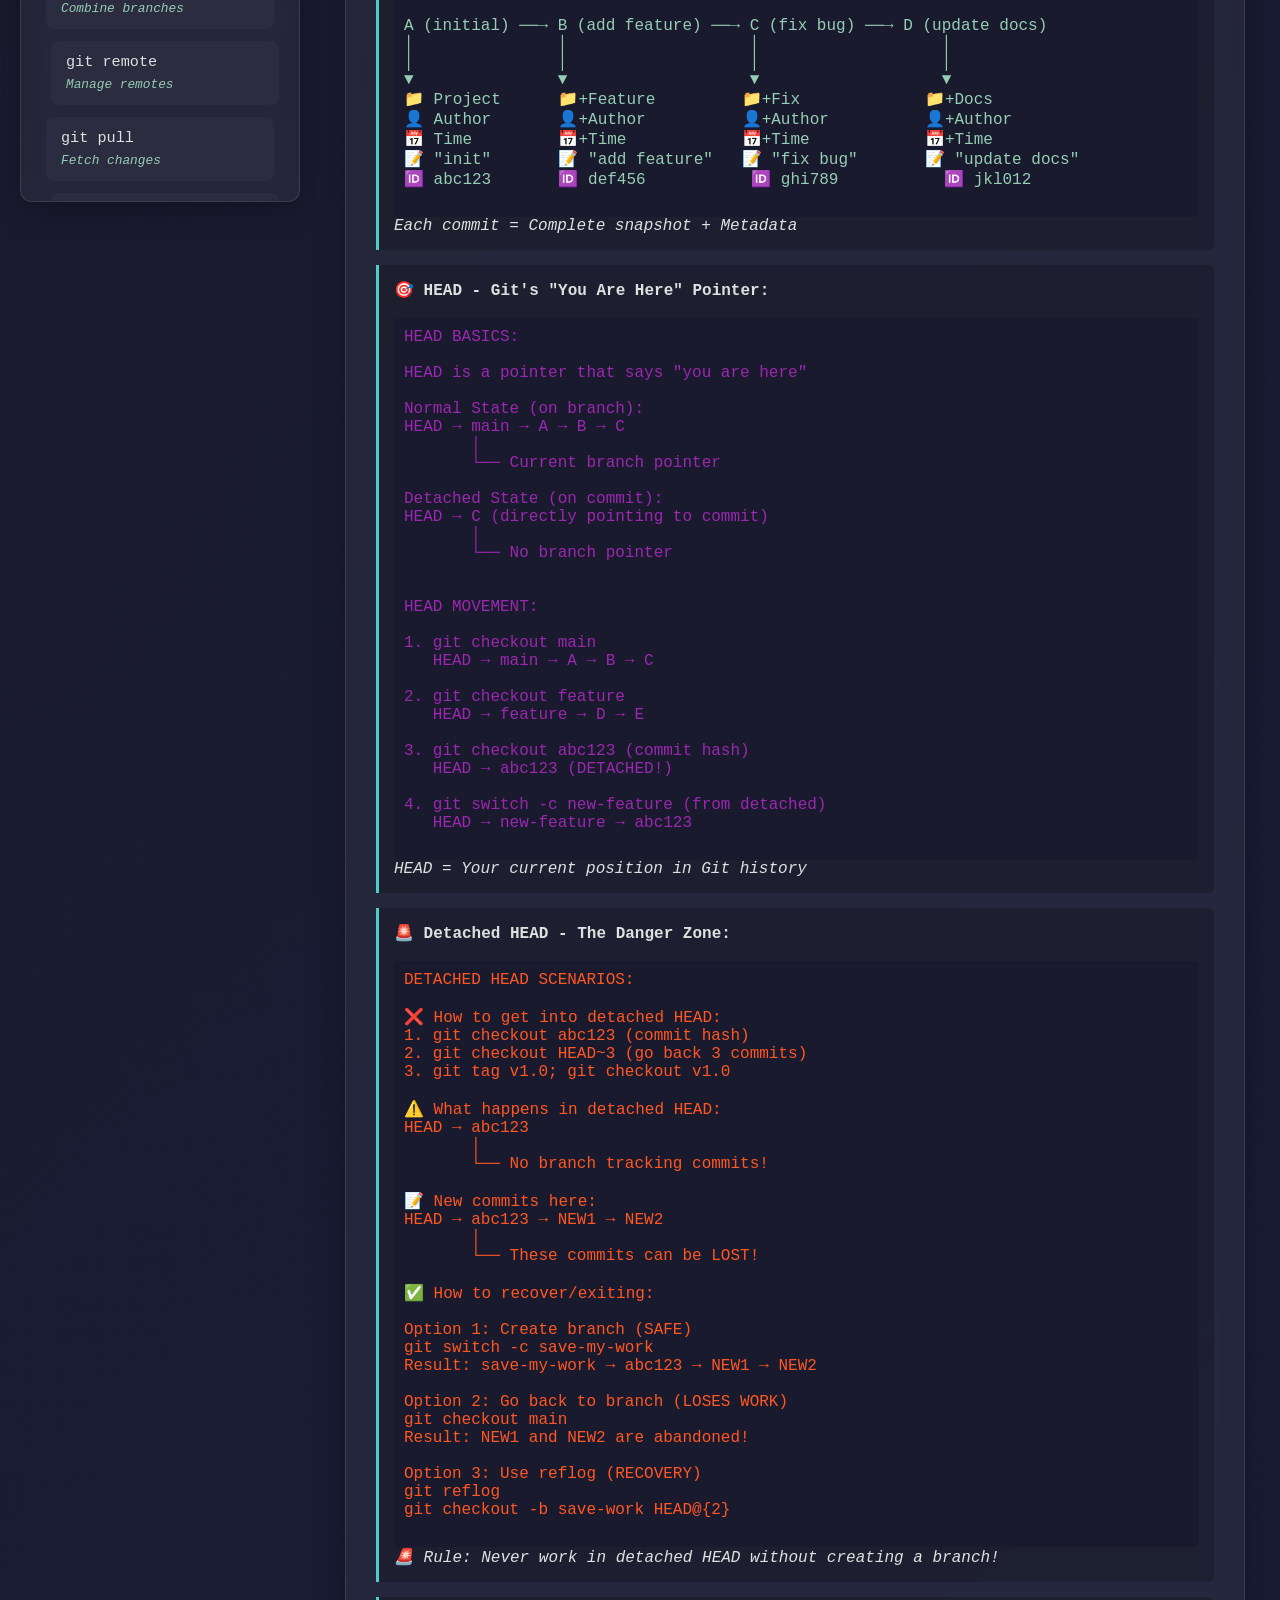
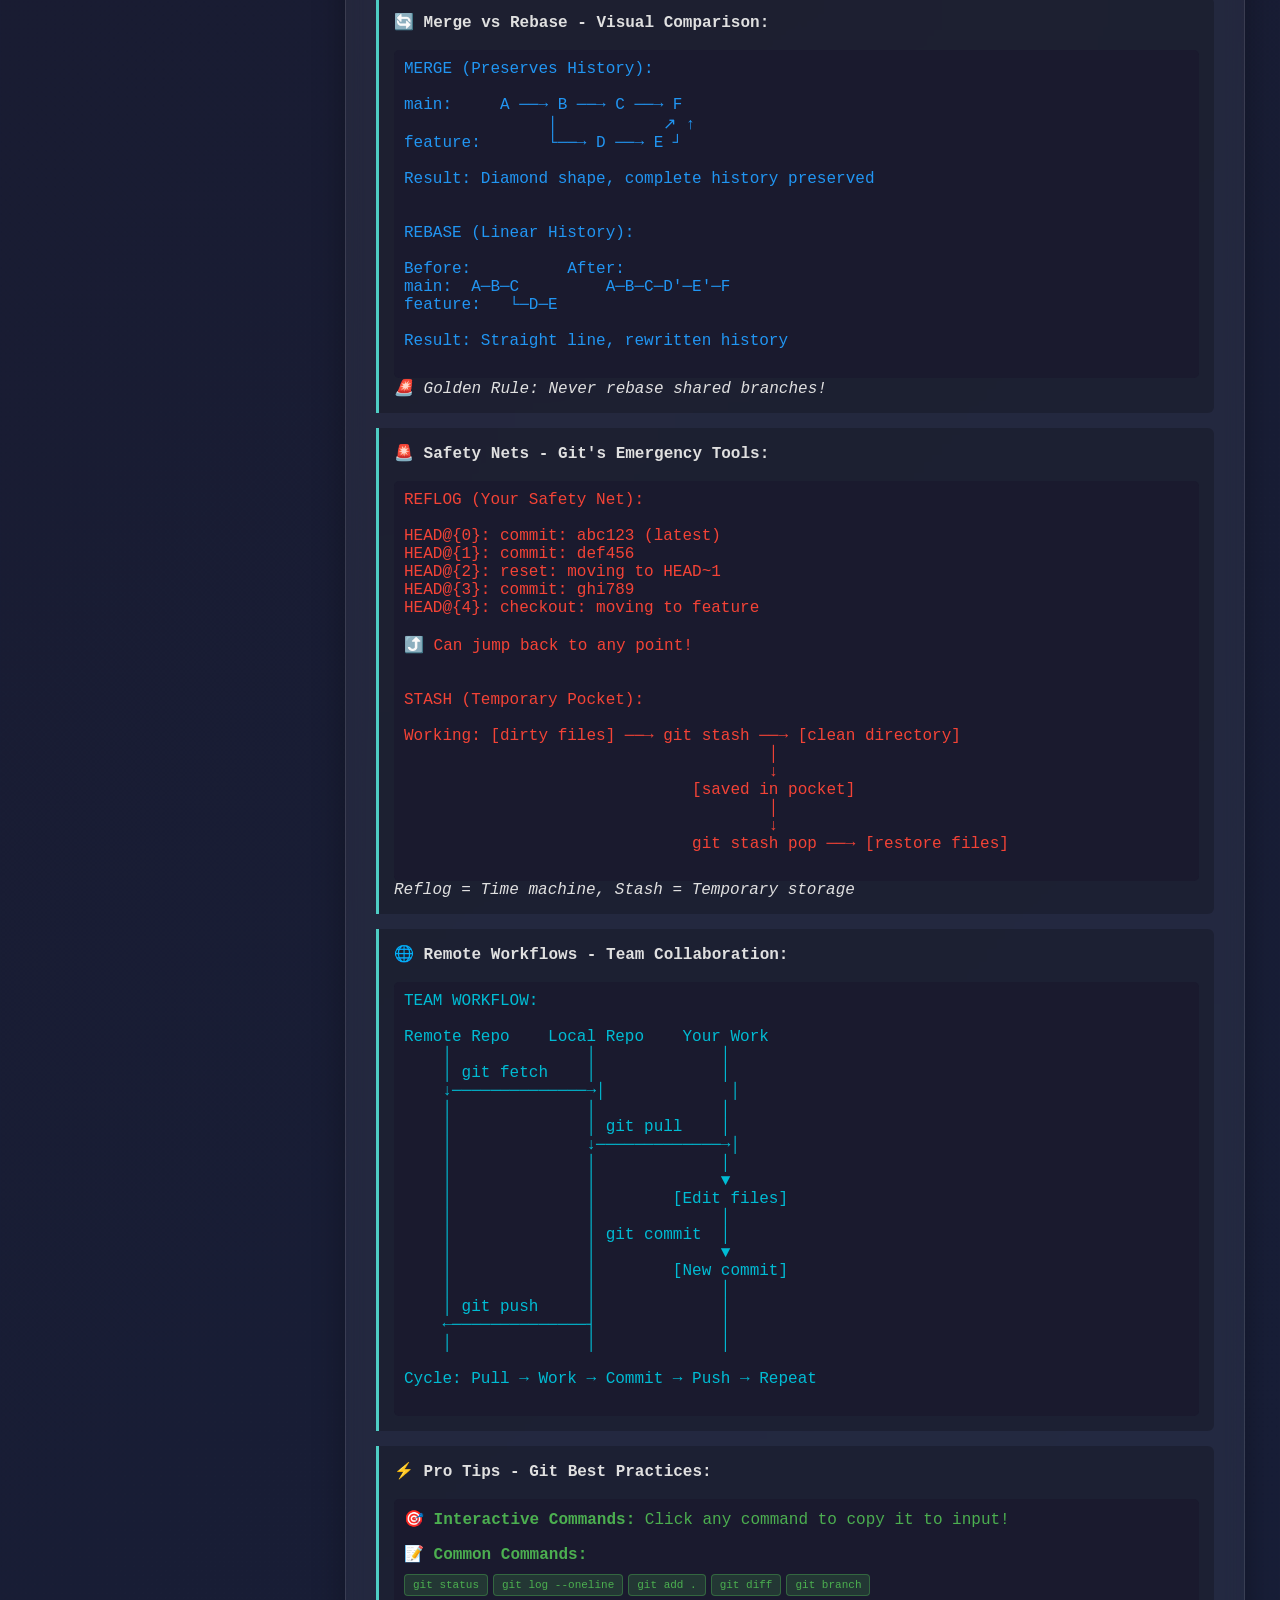
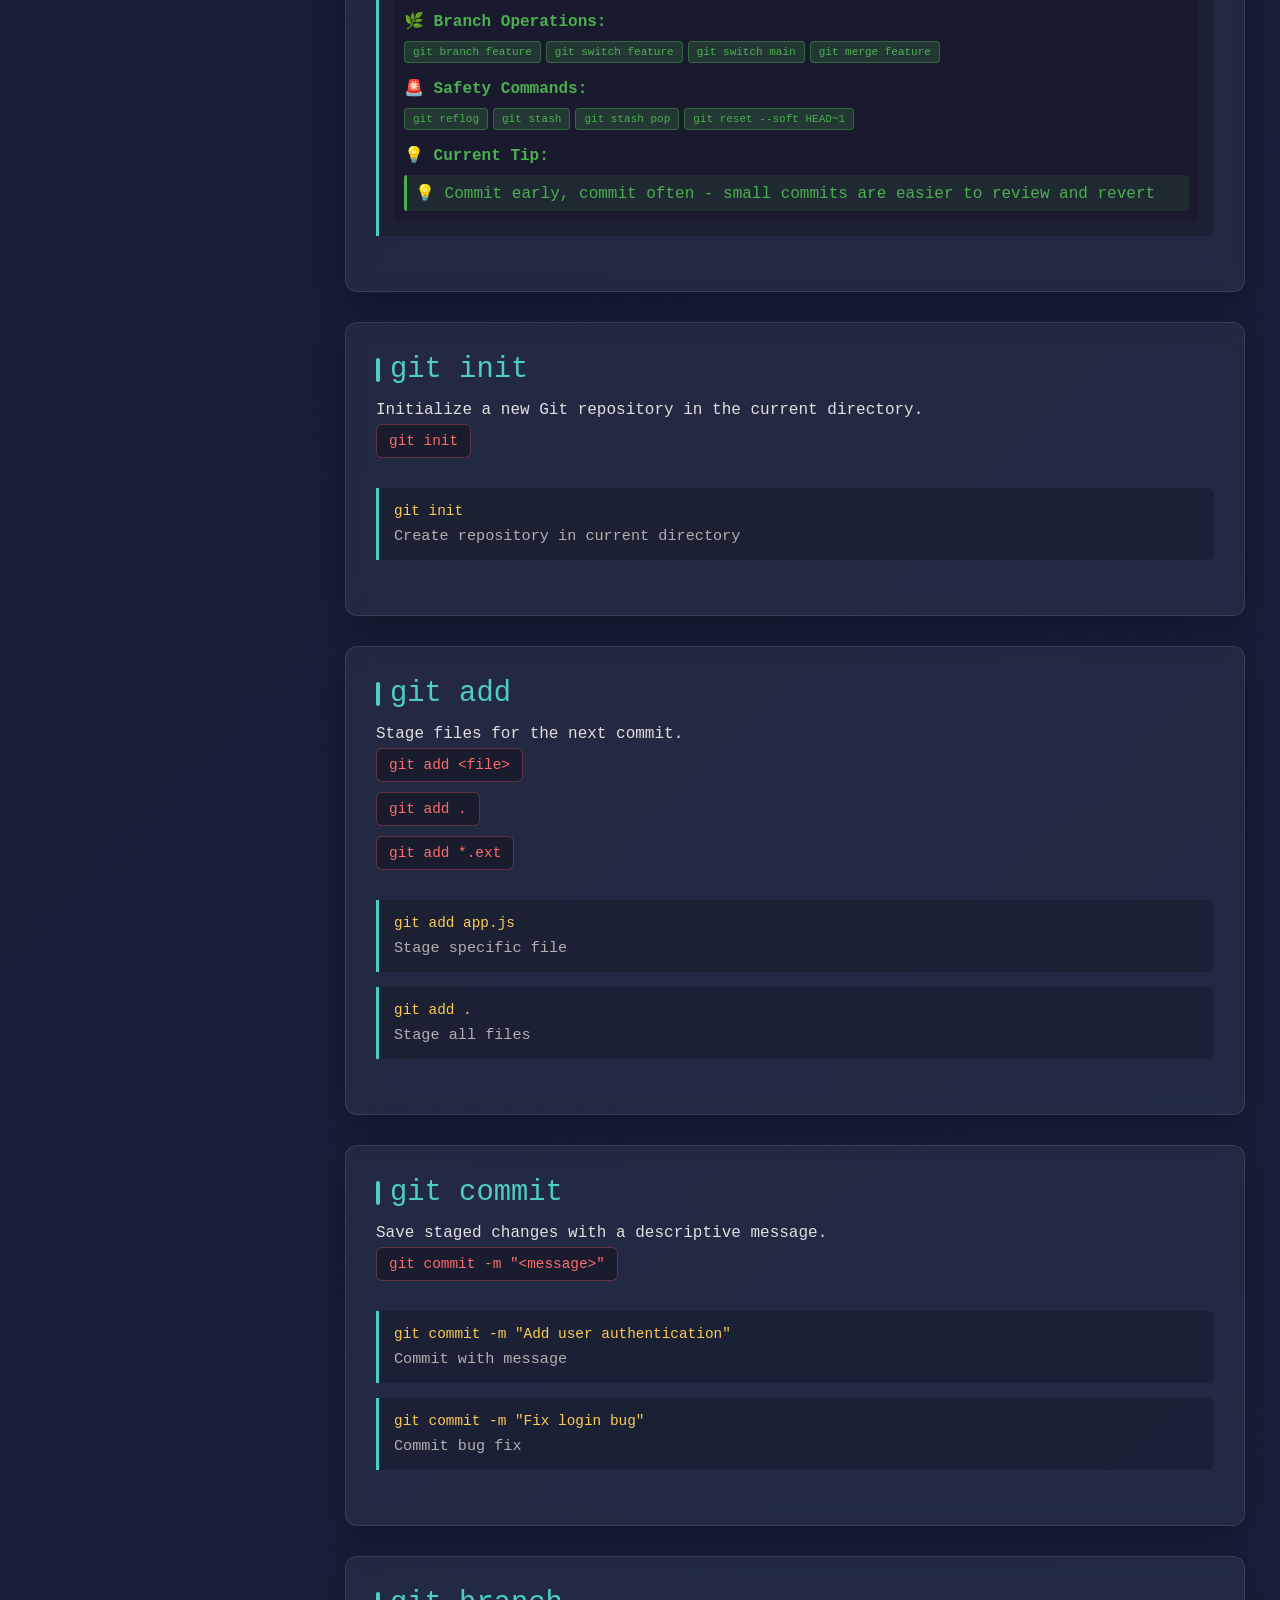
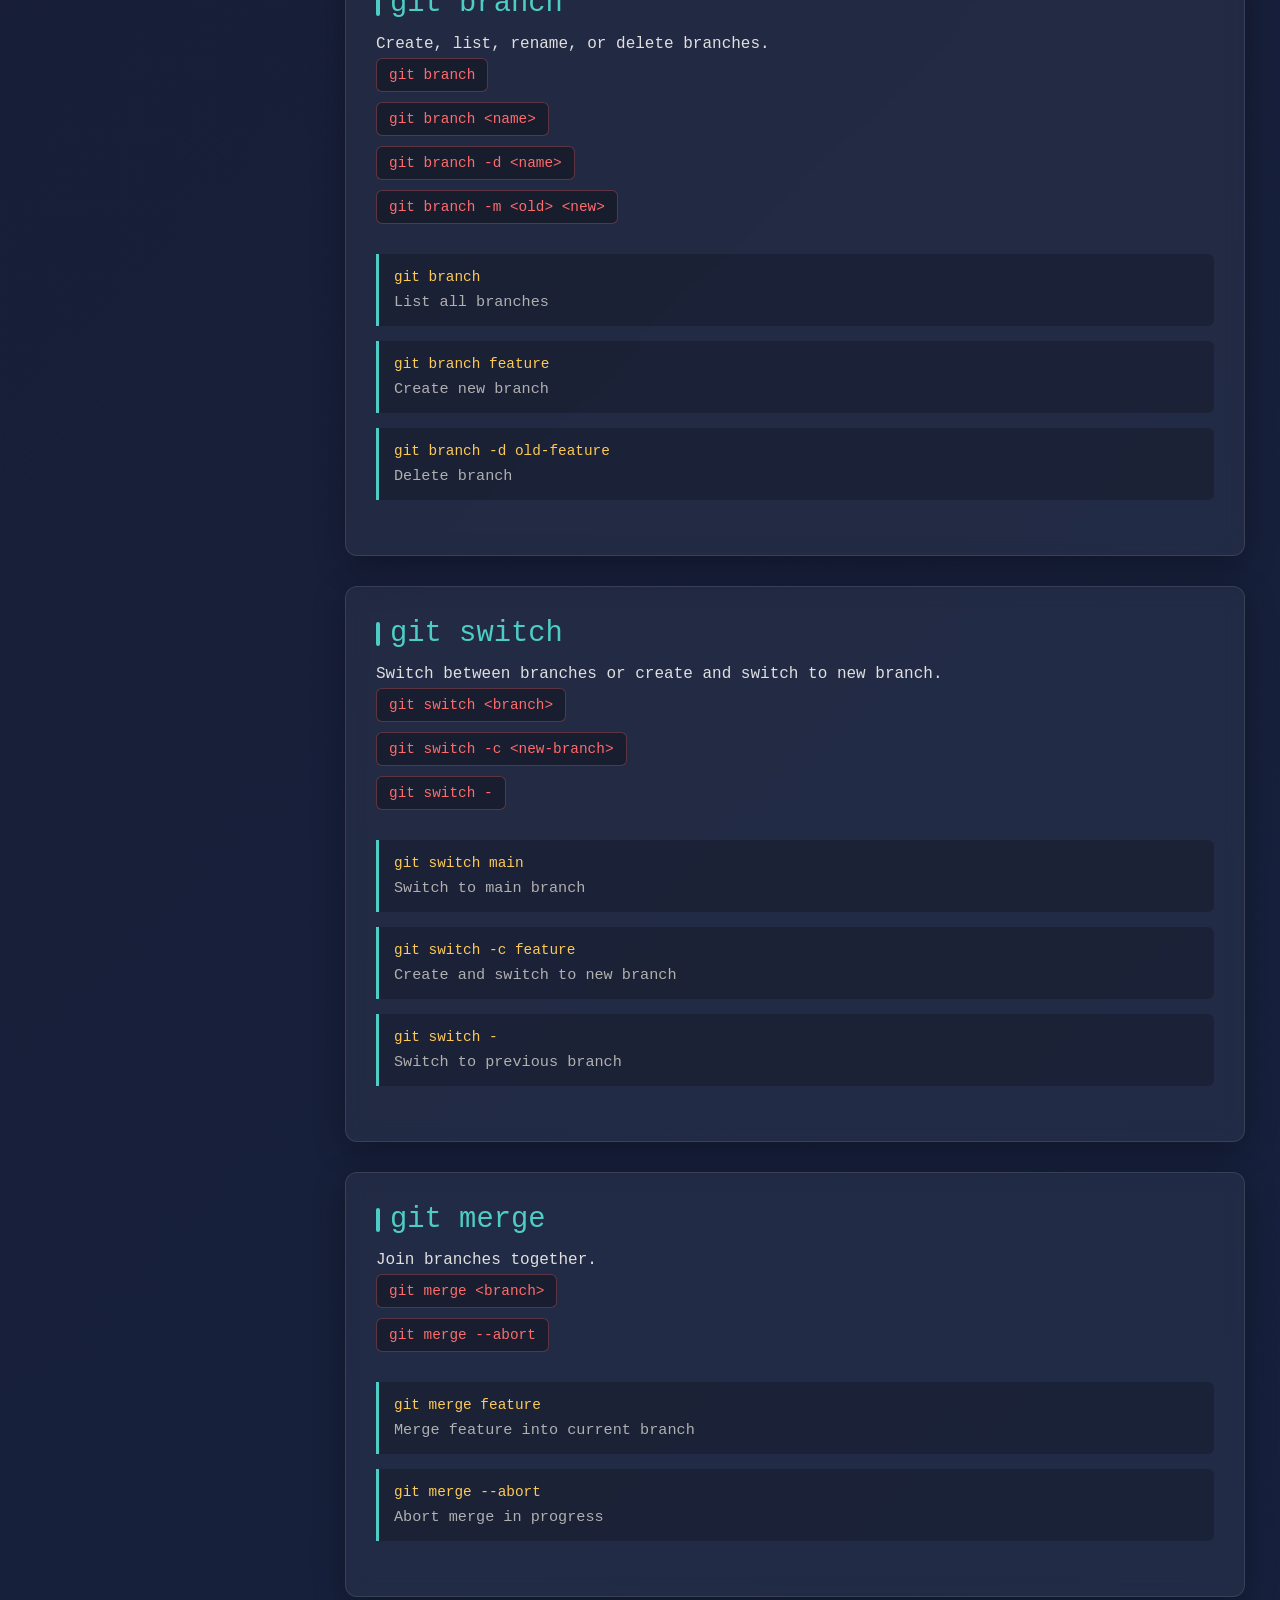
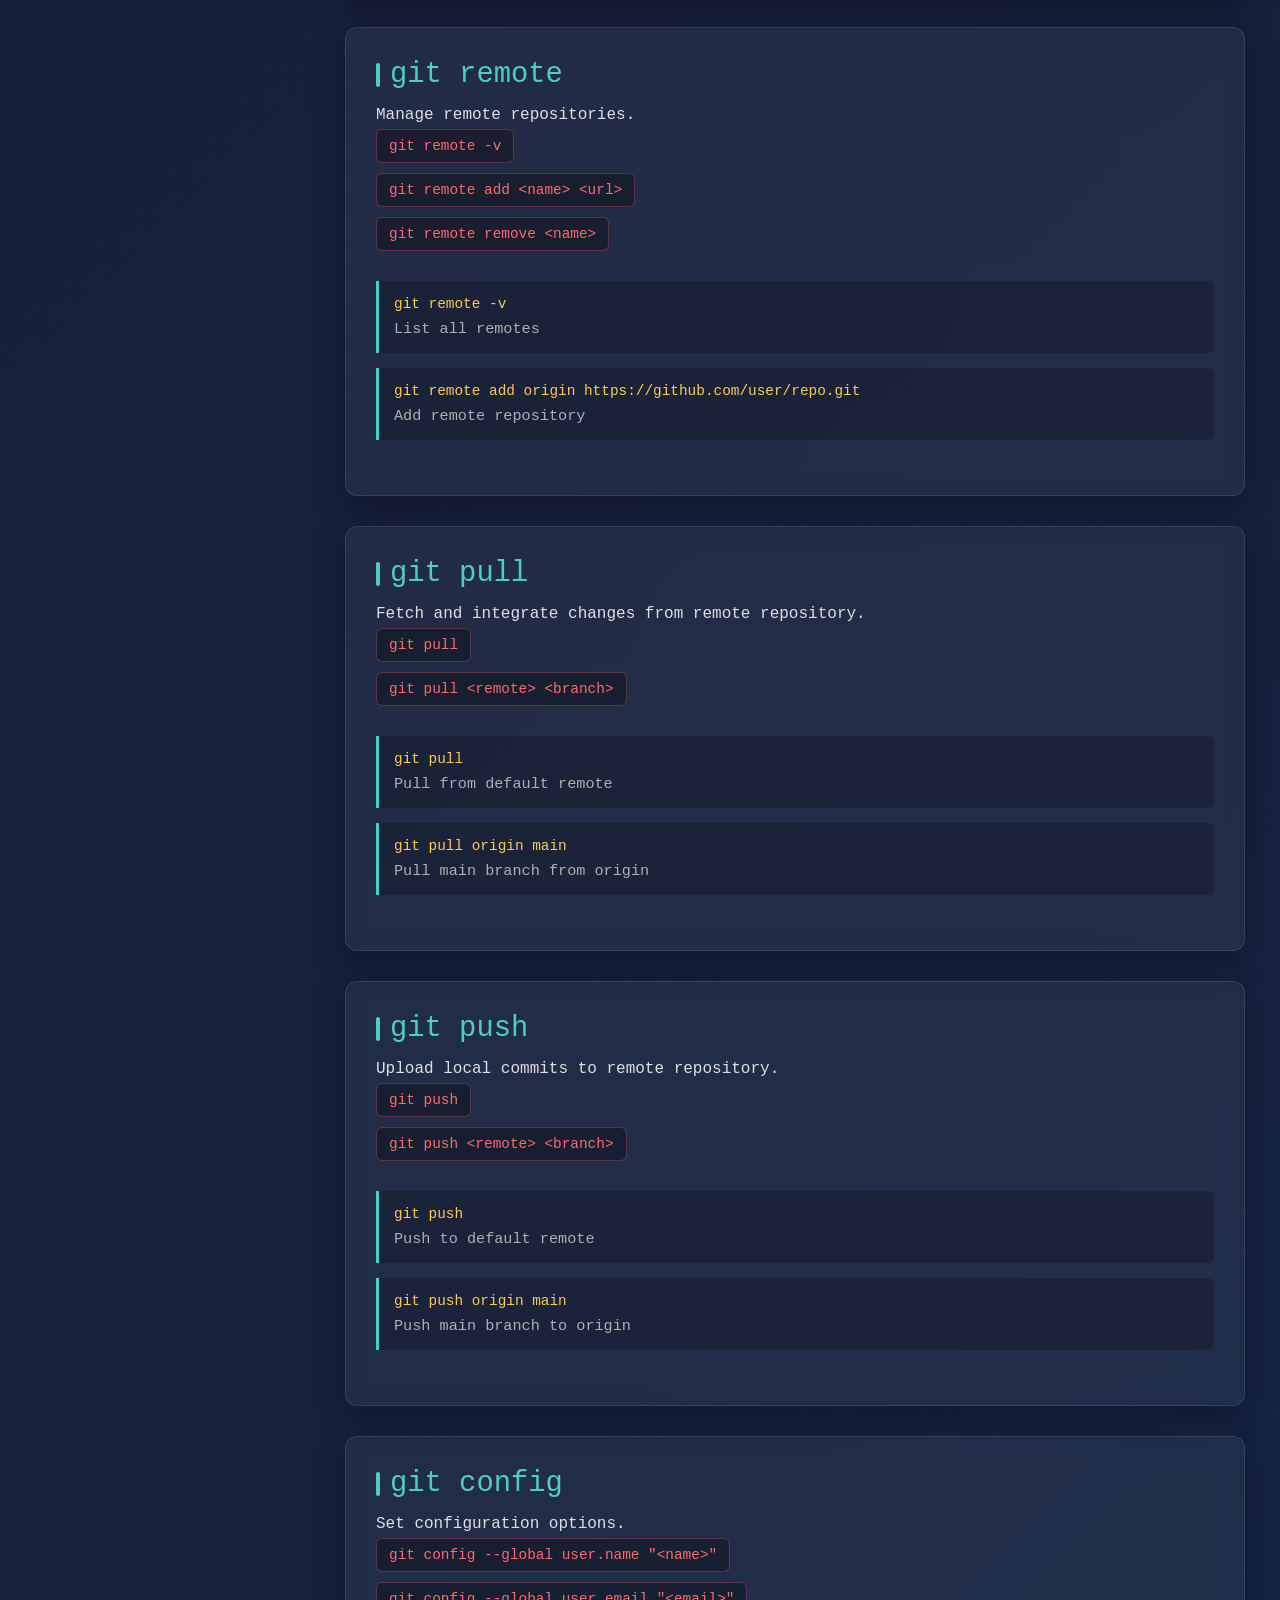
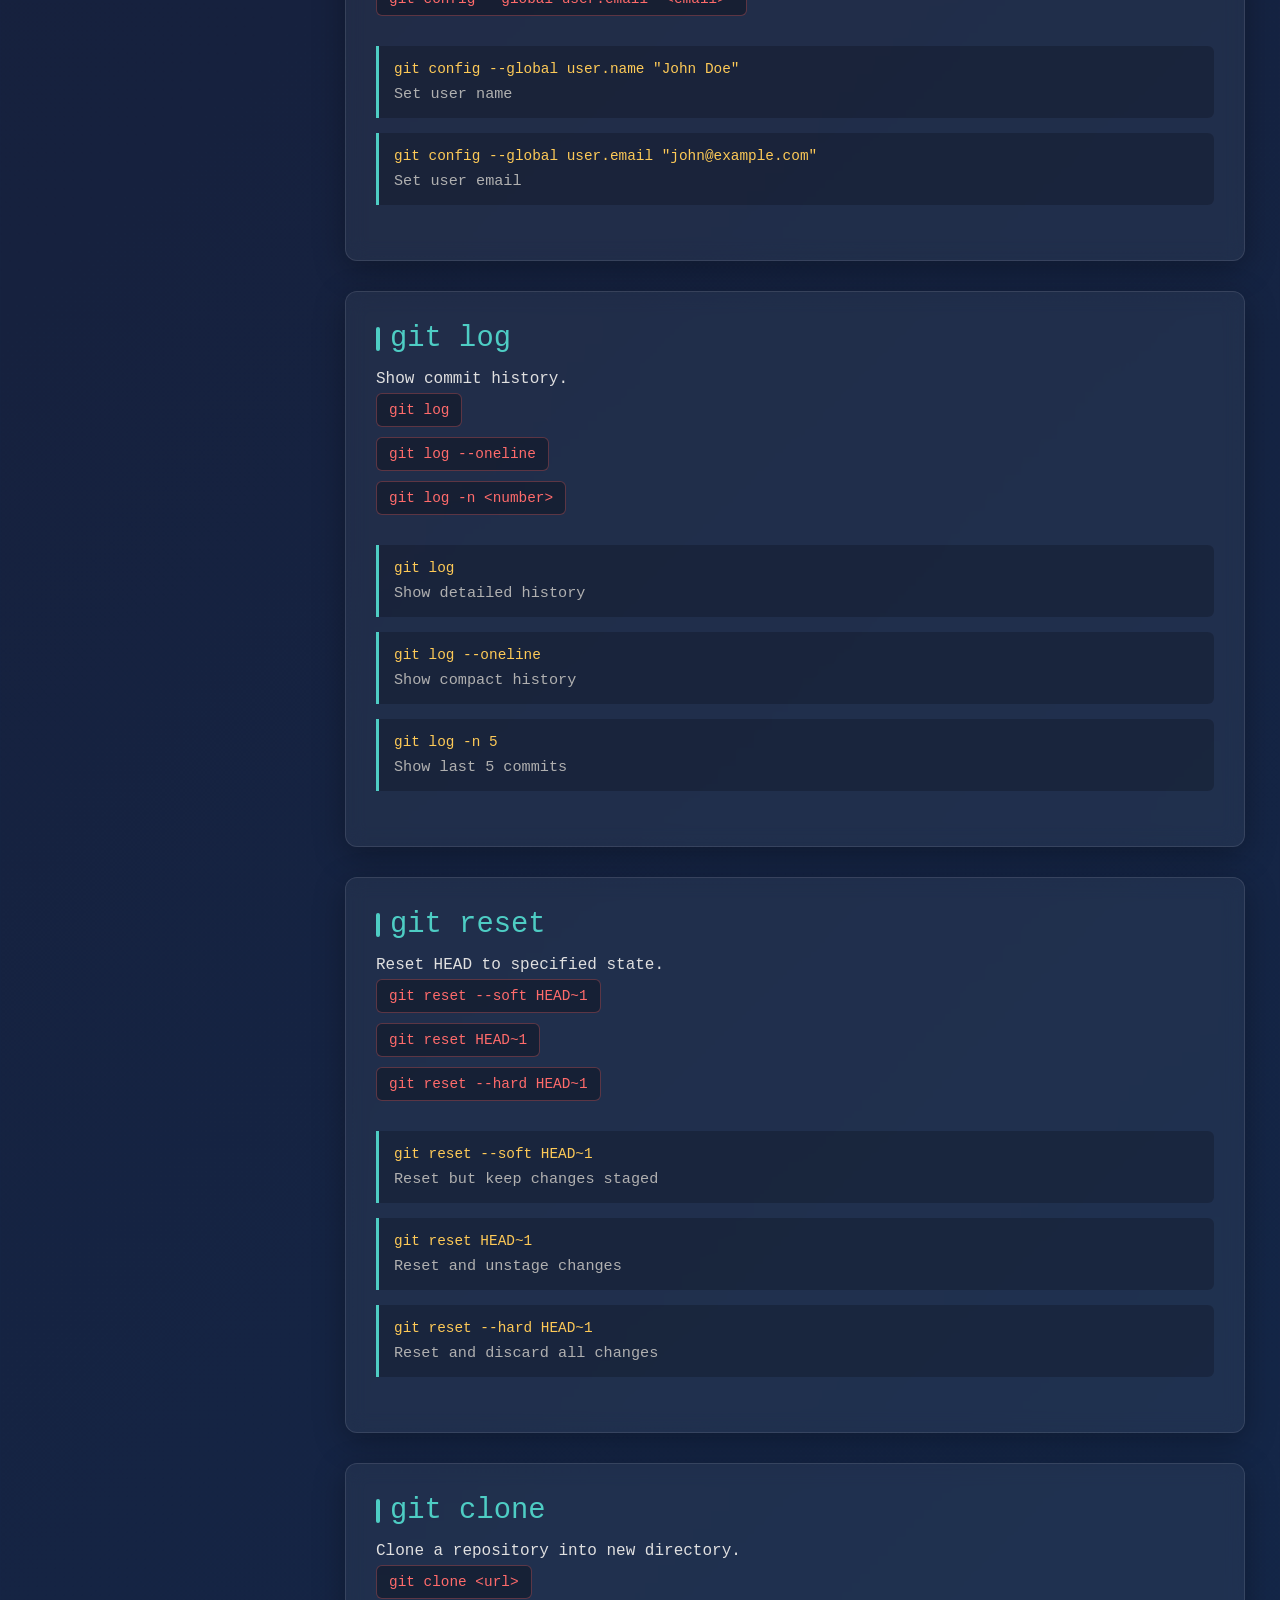
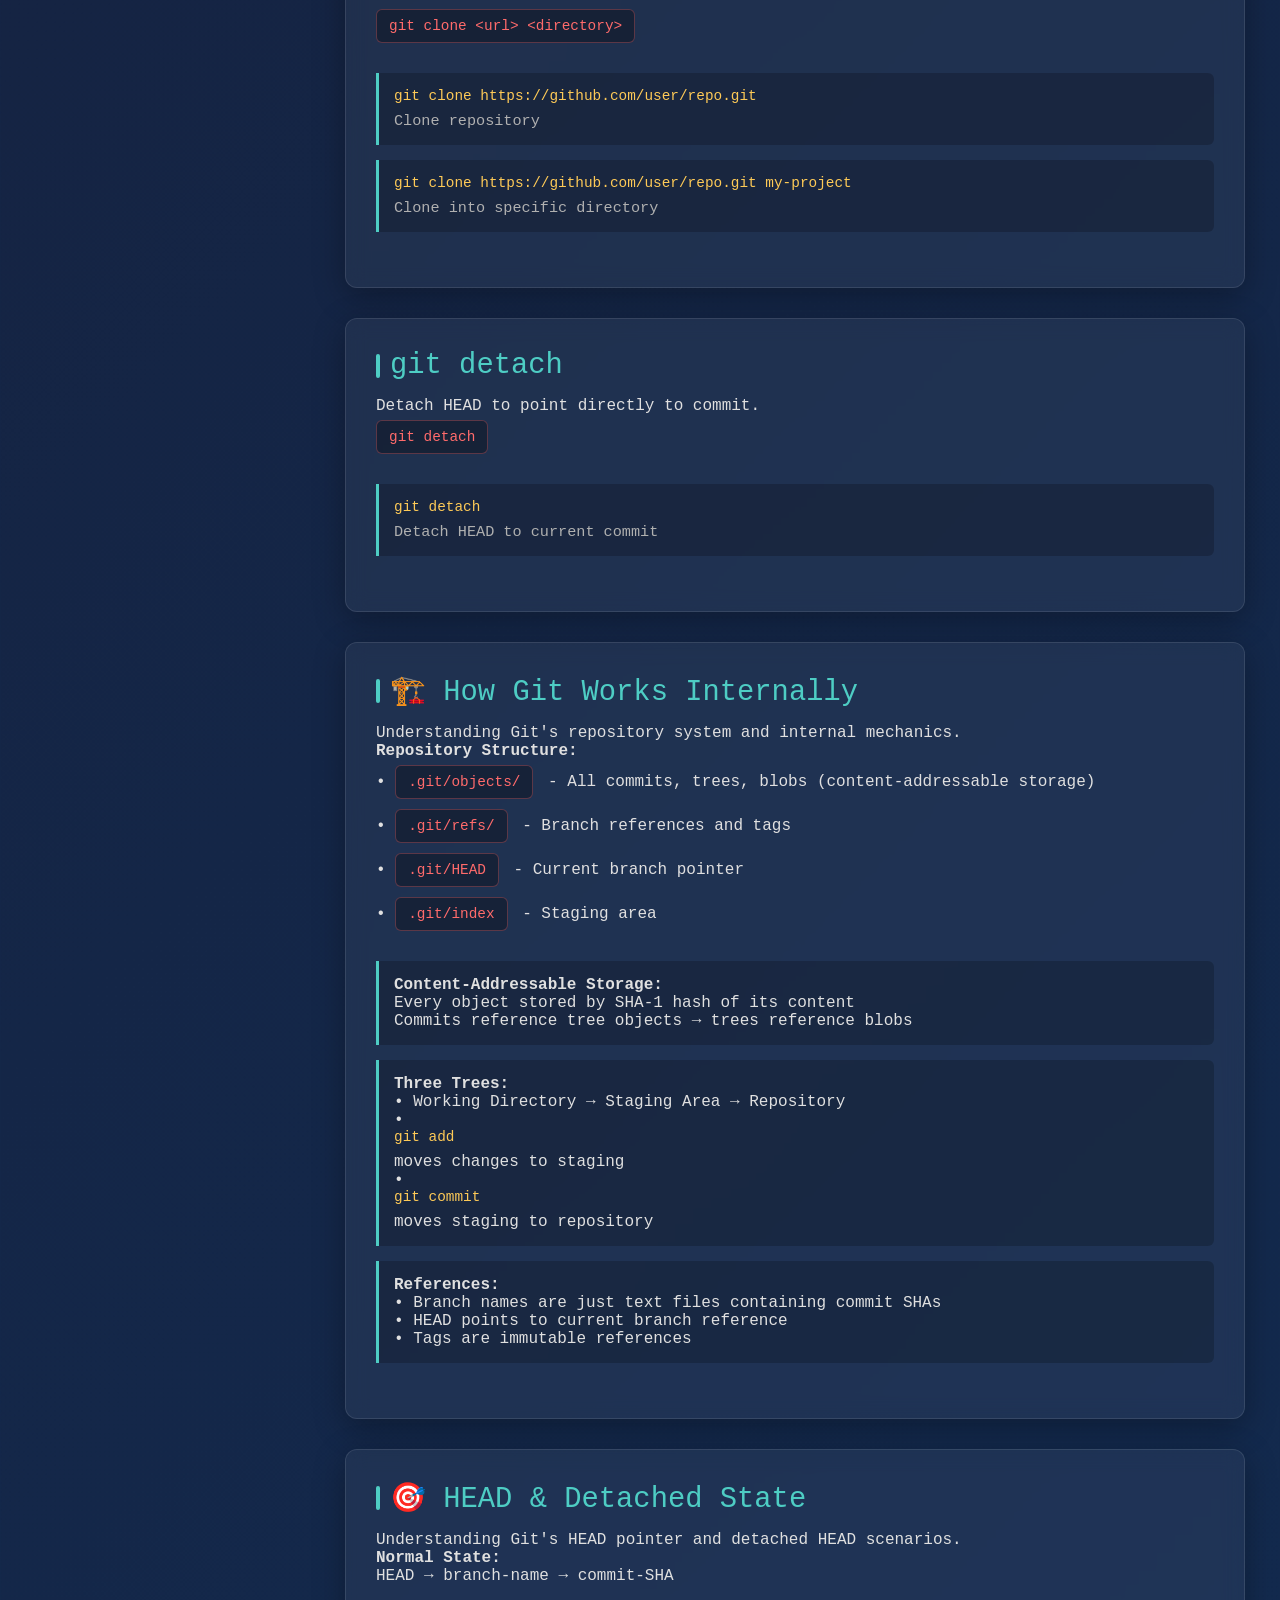
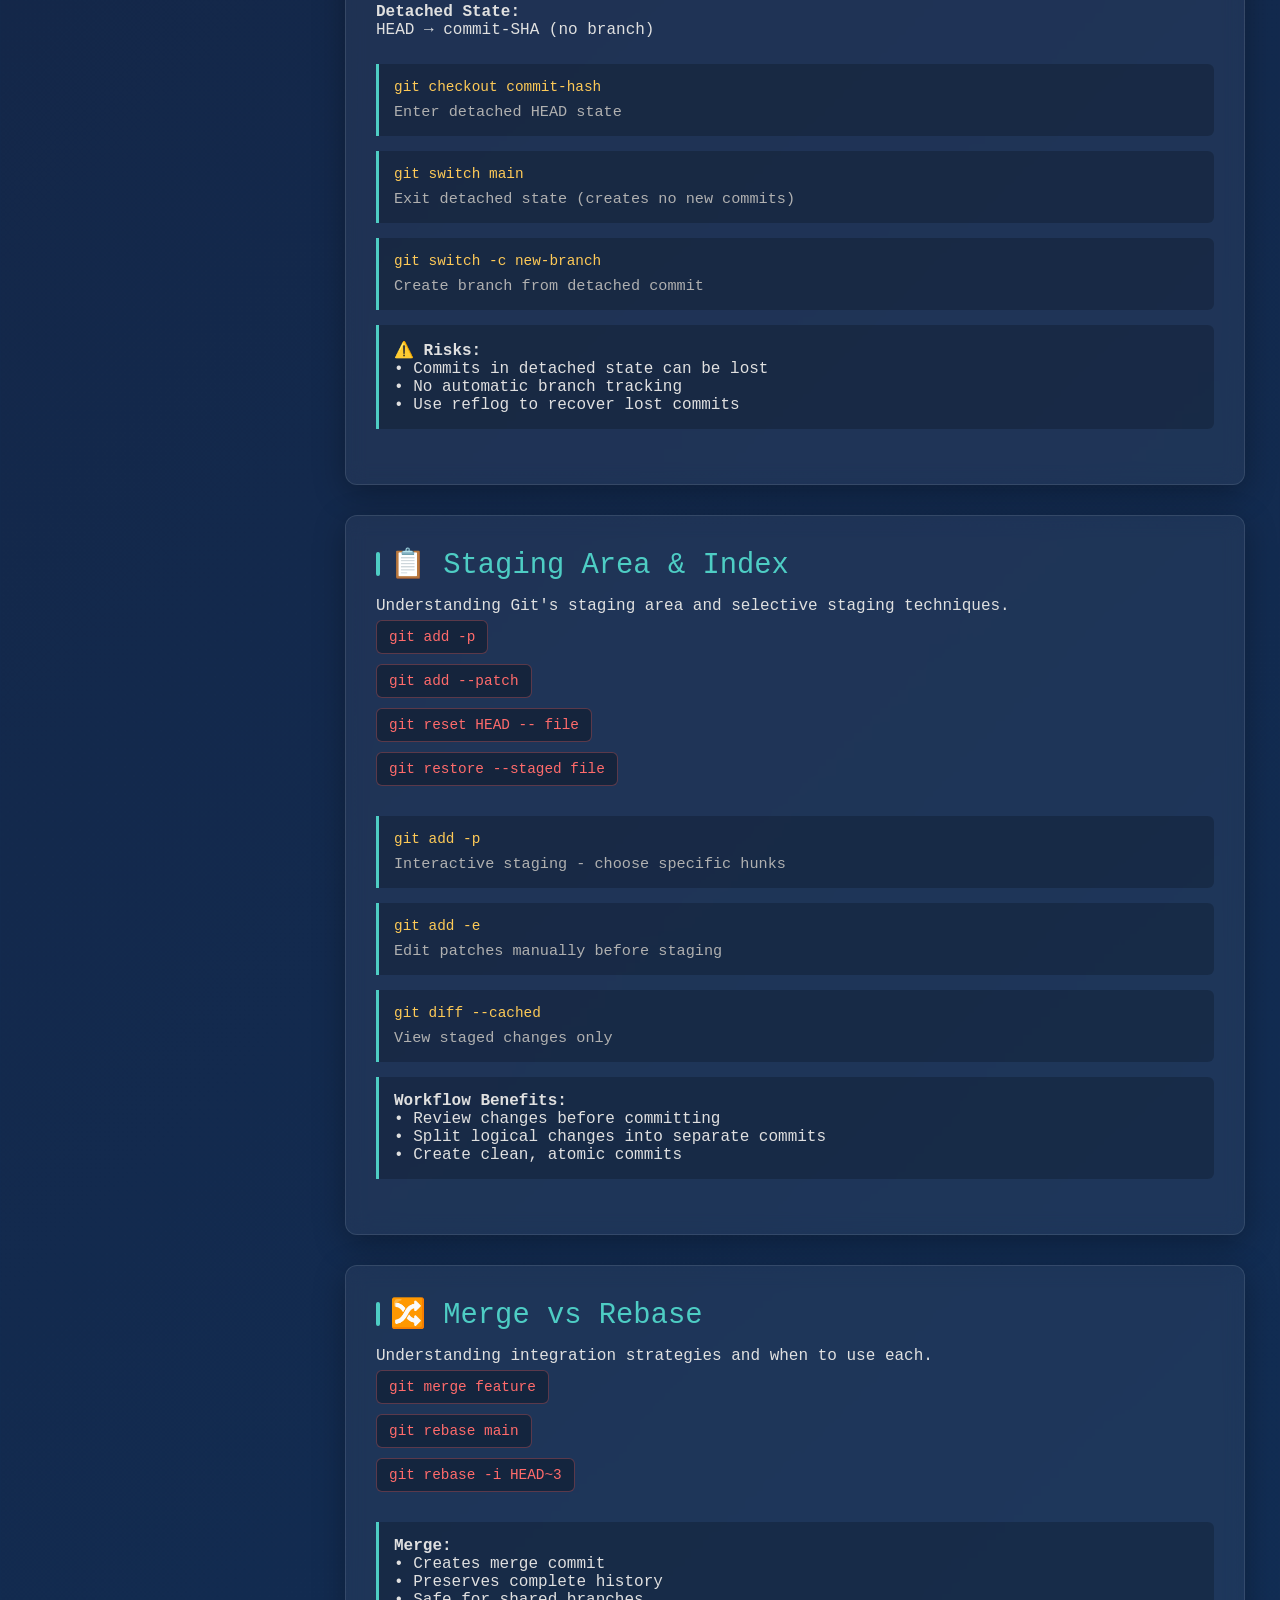
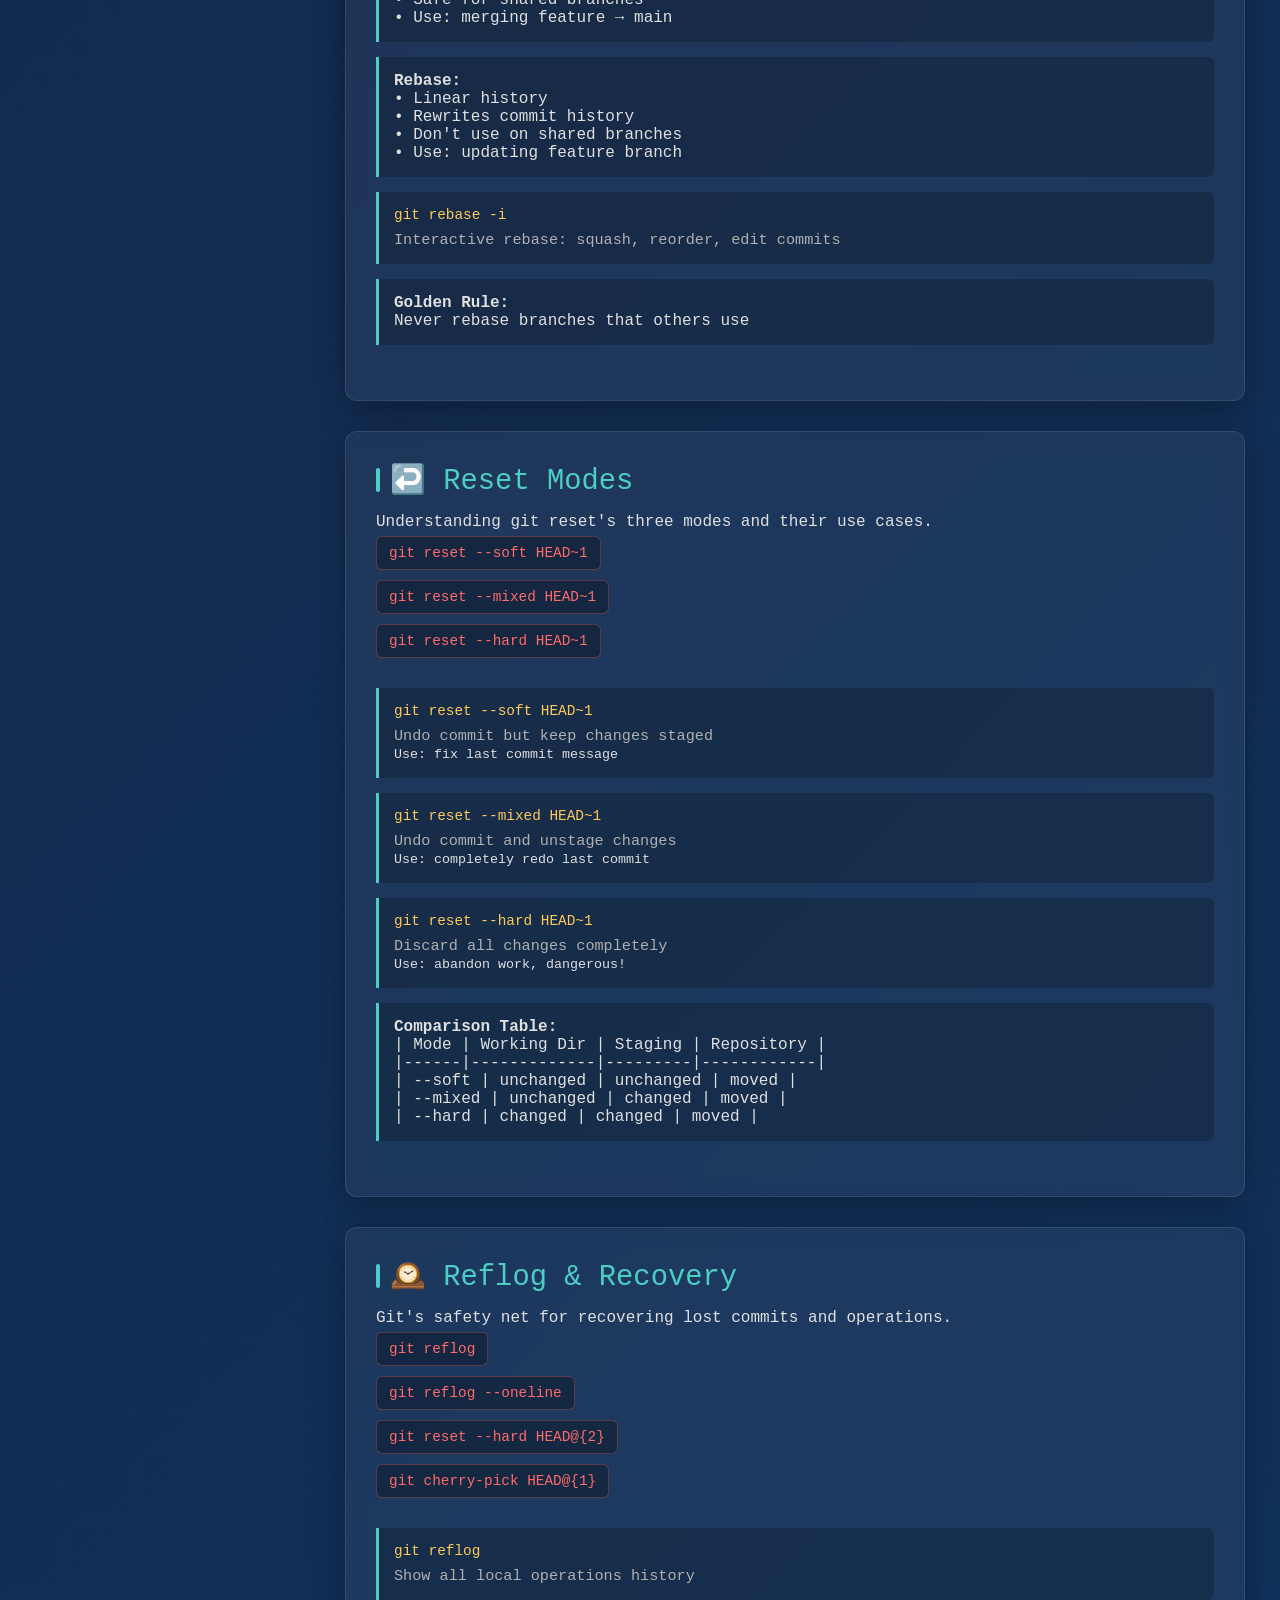
==== commit 275f0bcd: "h" ====
--- a/index.html
+++ b/index.html
@@ -1554,6 +1554,31 @@
             border-radius: 2px;
             min-width: 12px;
             text-align: center;
+        }
+        
+        /* Dynamic Tips Styles */
+        .tip-command {
+            background: rgba(76, 175, 80, 0.2);
+            border: 1px solid rgba(76, 175, 80, 0.4);
+            color: #4caf50;
+            padding: 4px 8px;
+            border-radius: 4px;
+            font-family: monospace;
+            font-size: 11px;
+            cursor: pointer;
+            transition: all 0.2s ease;
+        }
+        
+        .tip-command:hover {
+            background: rgba(76, 175, 80, 0.3);
+            border-color: rgba(76, 175, 80, 0.6);
+            transform: translateY(-1px);
+            box-shadow: 0 2px 8px rgba(76, 175, 80, 0.3);
+        }
+        
+        .tip-command:active {
+            transform: translateY(0);
+            box-shadow: 0 1px 4px rgba(76, 175, 80, 0.3);
         }
         
         .command-input-container {
@@ -2160,7 +2185,7 @@
                                 </div>
                             </div>
                         </div>
-                        <button class="help-toggle" onclick="toggleHelpPanel()">⚡ Quick Tips</button>
+                        <button class="help-toggle" onclick="executeCommand('git init')">git init</button>
                     </div>
                     
                     <!-- Command Suggestions -->
@@ -2477,36 +2502,51 @@
                     <div class="example">
                         <strong>⚡ Pro Tips - Git Best Practices:</strong><br><br>
                         
-                        <pre style="background: #1a1a2e; padding: 10px; border-radius: 5px; color: #4caf50;">
-🎯 COMMIT STRATEGY:
-
-✅ Good: Small, logical commits
-   - Add user authentication
-   - Fix login validation
-   - Update password requirements
-
-❌ Bad: Large, mixed commits
-   - Add auth + fix bugs + update docs + refactor
-
-
-🌿 BRANCH NAMING:
-
-✅ Good: feature/user-auth
-   ✅ Good: bugfix/login-validation
-   ✅ Good: hotfix/security-patch
-
-❌ Bad: stuff
-   ❌ Bad: fix
-   ❌ Bad: temp
-
-
-🔄 TEAM SAFETY:
-
-1. Pull before push
-2. Never force push main
-3. Review before merge
-4. Communicate big changes
-                        </pre>
+                        <div id="dynamic-tips" style="background: #1a1a2e; padding: 10px; border-radius: 5px; color: #4caf50;">
+                            <div id="tip-content">
+                                <div style="margin-bottom: 15px;">
+                                    <strong>🎯 Interactive Commands:</strong> Click any command to copy it to input!
+                                </div>
+                                
+                                <div style="margin-bottom: 10px;">
+                                    <strong>📝 Common Commands:</strong>
+                                </div>
+                                <div style="display: flex; flex-wrap: wrap; gap: 5px; margin-bottom: 15px;">
+                                    <button class="tip-command" onclick="executeTipCommand('git status')">git status</button>
+                                    <button class="tip-command" onclick="executeTipCommand('git log --oneline')">git log --oneline</button>
+                                    <button class="tip-command" onclick="executeTipCommand('git add .')">git add .</button>
+                                    <button class="tip-command" onclick="executeTipCommand('git diff')">git diff</button>
+                                    <button class="tip-command" onclick="executeTipCommand('git branch')">git branch</button>
+                                </div>
+                                
+                                <div style="margin-bottom: 10px;">
+                                    <strong>🌿 Branch Operations:</strong>
+                                </div>
+                                <div style="display: flex; flex-wrap: wrap; gap: 5px; margin-bottom: 15px;">
+                                    <button class="tip-command" onclick="executeTipCommand('git branch feature')">git branch feature</button>
+                                    <button class="tip-command" onclick="executeTipCommand('git switch feature')">git switch feature</button>
+                                    <button class="tip-command" onclick="executeTipCommand('git switch main')">git switch main</button>
+                                    <button class="tip-command" onclick="executeTipCommand('git merge feature')">git merge feature</button>
+                                </div>
+                                
+                                <div style="margin-bottom: 10px;">
+                                    <strong>🚨 Safety Commands:</strong>
+                                </div>
+                                <div style="display: flex; flex-wrap: wrap; gap: 5px; margin-bottom: 15px;">
+                                    <button class="tip-command" onclick="executeTipCommand('git reflog')">git reflog</button>
+                                    <button class="tip-command" onclick="executeTipCommand('git stash')">git stash</button>
+                                    <button class="tip-command" onclick="executeTipCommand('git stash pop')">git stash pop</button>
+                                    <button class="tip-command" onclick="executeTipCommand('git reset --soft HEAD~1')">git reset --soft HEAD~1</button>
+                                </div>
+                                
+                                <div style="margin-bottom: 10px;">
+                                    <strong>💡 Current Tip:</strong>
+                                </div>
+                                <div id="rotating-tip" style="padding: 8px; background: rgba(76, 175, 80, 0.1); border-left: 3px solid #4caf50; border-radius: 3px;">
+                                    <!-- Tips will rotate here -->
+                                </div>
+                            </div>
+                        </div>
                     </div>
                 </div>
             </div>
@@ -3196,6 +3236,9 @@
             
             // Initialize TOC functionality
             initializeTOC();
+            
+            // Initialize rotating tips
+            initializeRotatingTips();
         });
         
         // Table of Contents functionality
@@ -3259,6 +3302,76 @@
                 activeItem.style.background = 'rgba(78, 205, 196, 0.15)';
                 activeItem.style.borderLeftColor = '#4ecdc4';
                 activeItem.style.transform = 'translateX(5px)';
+            }
+        }
+        
+        // Rotating Tips Functionality
+        function initializeRotatingTips() {
+            const tips = [
+                "💡 Commit early, commit often - small commits are easier to review and revert",
+                "🌿 Use descriptive branch names: feature/user-auth, bugfix/login-issue",
+                "🚨 Never force push to shared branches - it rewrites history for others",
+                "📝 Write meaningful commit messages in present tense: 'Add feature' not 'Added feature'",
+                "🔄 Pull before pushing to avoid merge conflicts",
+                "🕰️ Use reflog to recover from almost any mistake",
+                "📋 Use git add -p to stage specific parts of files",
+                "🔀 Use rebase for local branches, merge for shared branches",
+                "💾 Use stash to temporarily save uncommitted changes",
+                "🎯 One logical change per commit - keep commits focused",
+                "🚀 Use tags to mark important releases: v1.0, v2.0",
+                "📊 Use git log --graph to visualize branch history",
+                "🔐 Use .gitignore to exclude sensitive files",
+                "🏗️ Understand the three trees: Working → Staging → Repository",
+                "⚡ Use git bisect to find when a bug was introduced"
+            ];
+            
+            let currentTipIndex = 0;
+            const rotatingTipElement = document.getElementById('rotating-tip');
+            
+            if (!rotatingTipElement) return;
+            
+            function showNextTip() {
+                rotatingTipElement.style.opacity = '0';
+                
+                setTimeout(() => {
+                    rotatingTipElement.textContent = tips[currentTipIndex];
+                    rotatingTipElement.style.opacity = '1';
+                    currentTipIndex = (currentTipIndex + 1) % tips.length;
+                }, 300);
+            }
+            
+            // Show first tip immediately
+            showNextTip();
+            
+            // Rotate tips every 5 seconds
+            setInterval(showNextTip, 5000);
+            
+            // Add transition style
+            rotatingTipElement.style.transition = 'opacity 0.3s ease';
+        }
+        
+        // Execute Tip Command Function
+        function executeTipCommand(command) {
+            // Add visual feedback
+            event.target.style.transform = 'scale(0.95)';
+            setTimeout(() => {
+                event.target.style.transform = '';
+            }, 100);
+            
+            // Copy command to input field instead of executing
+            const commandInput = document.getElementById('command-input');
+            if (commandInput) {
+                commandInput.value = command;
+                commandInput.focus();
+                
+                // Add visual feedback to input
+                commandInput.style.borderColor = '#4caf50';
+                commandInput.style.boxShadow = '0 0 10px rgba(76, 175, 80, 0.3)';
+                
+                setTimeout(() => {
+                    commandInput.style.borderColor = '';
+                    commandInput.style.boxShadow = '';
+                }, 500);
             }
         }
         
@@ -3569,13 +3682,100 @@
             const timelineLog = document.getElementById('timeline-log');
             if (!timelineLog) return;
             
-            // Check if there's stored error data from the processor
-            if (window.gitProcessor && window.gitProcessor.lastLogData && window.gitProcessor.lastLogData.type === 'error') {
+            // Add pre-init error logs for common commands
+            if (!window.gitProcessor || !window.gitProcessor.hasGitRepository()) {
+                const preInitCommands = ['add', 'commit', 'branch', 'merge', 'push', 'pull', 'status', 'log'];
+                const commandParts = command.trim().split(' ');
+                const mainCommand = commandParts[1];
+                
+                if (preInitCommands.includes(mainCommand)) {
+                    const logEntry = document.createElement('div');
+                    logEntry.className = `log-entry error`;
+                    
+                    const time = new Date().toLocaleTimeString();
+                    
+                    const errorMessages = {
+                        'add': 'Cannot stage files - no Git repository initialized',
+                        'commit': 'Cannot commit - no Git repository initialized', 
+                        'branch': 'Cannot create branches - no Git repository initialized',
+                        'merge': 'Cannot merge - no Git repository initialized',
+                        'push': 'Cannot push - no Git repository initialized',
+                        'pull': 'Cannot pull - no Git repository initialized',
+                        'status': 'Cannot check status - no Git repository initialized',
+                        'log': 'Cannot show log - no Git repository initialized'
+                    };
+                    
+                    logEntry.innerHTML = `
+                        <div class="log-time">${time}</div>
+                        <div class="log-command">${command}</div>
+                        <div class="log-description">❌ ${errorMessages[mainCommand] || 'Command failed - no Git repository'}</div>
+                        <div class="log-description" style="font-size: 0.8em; color: #999; margin-top: 4px;">💡 Try running 'git init' first to initialize a repository</div>
+                    `;
+                    
+                    // Remove the "no logs" message if it exists
+                    const noLogs = timelineLog.querySelector('.no-logs');
+                    if (noLogs) {
+                        noLogs.remove();
+                    }
+                    
+                    // Add the error entry at the top
+                    timelineLog.insertBefore(logEntry, timelineLog.firstChild);
+                    
+                    // Limit to 20 most recent entries
+                    const entries = timelineLog.querySelectorAll('.log-entry');
+                    if (entries.length > 20) {
+                        entries[entries.length - 1].remove();
+                    }
+                    
+                    return;
+                }
+            }
+            
+            // Check for terminal errors (new approach)
+            if (window.gitProcessor && window.gitProcessor.getTerminalOutput) {
+                const terminalOutput = window.gitProcessor.getTerminalOutput();
+                const lastEntry = terminalOutput[terminalOutput.length - 1];
+                
+                // Check if the last terminal entry is an error
+                if (lastEntry && lastEntry.type === 'error') {
+                    const logEntry = document.createElement('div');
+                    logEntry.className = `log-entry error`;
+                    
+                    const time = new Date().toLocaleTimeString();
+                    
+                    logEntry.innerHTML = `
+                        <div class="log-time">${time}</div>
+                        <div class="log-command">${command}</div>
+                        <div class="log-description">❌ ${lastEntry.message}</div>
+                        <div class="log-description" style="font-size: 0.8em; color: #999; margin-top: 4px;">Command failed - see terminal for details</div>
+                    `;
+                    
+                    // Remove the "no logs" message if it exists
+                    const noLogs = timelineLog.querySelector('.no-logs');
+                    if (noLogs) {
+                        noLogs.remove();
+                    }
+                    
+                    // Add the error entry at the top
+                    timelineLog.insertBefore(logEntry, timelineLog.firstChild);
+                    
+                    // Limit to 20 most recent entries
+                    const entries = timelineLog.querySelectorAll('.log-entry');
+                    if (entries.length > 20) {
+                        entries[entries.length - 1].remove();
+                    }
+                    
+                    return;
+                }
+            }
+            
+            // Check if there's stored log data from the processor
+            if (window.gitProcessor && window.gitProcessor.lastLogData) {
                 const logData = window.gitProcessor.lastLogData;
                 
-                // Create error log entry
+                // Create log entry based on type
                 const logEntry = document.createElement('div');
-                logEntry.className = `log-entry error`;
+                logEntry.className = `log-entry ${logData.type}`;
                 
                 const time = new Date().toLocaleTimeString();
                 
@@ -3592,10 +3792,10 @@
                     noLogs.remove();
                 }
                 
-                // Add the error entry at the top
+                // Add the entry at the top
                 timelineLog.insertBefore(logEntry, timelineLog.firstChild);
                 
-                // Clear the stored error data
+                // Clear the stored log data
                 window.gitProcessor.lastLogData = null;
                 
                 // Limit to 20 most recent entries
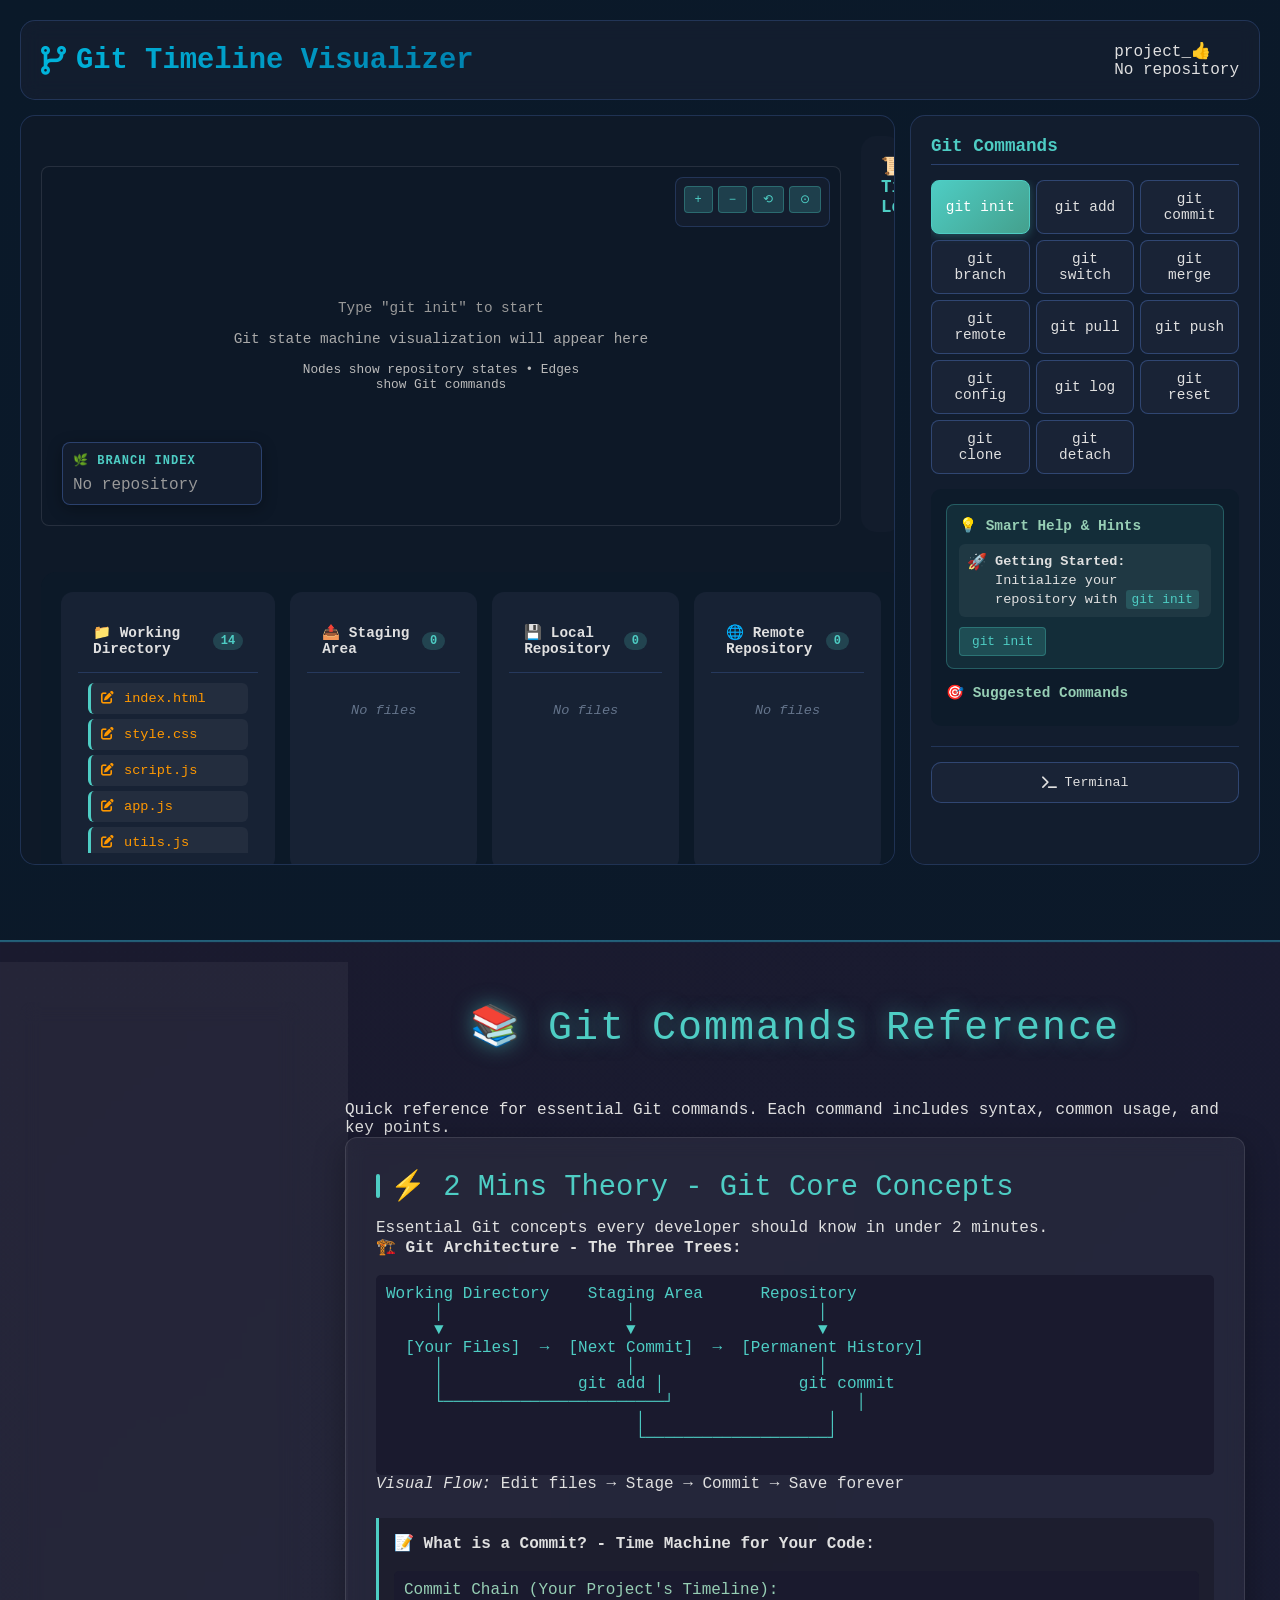
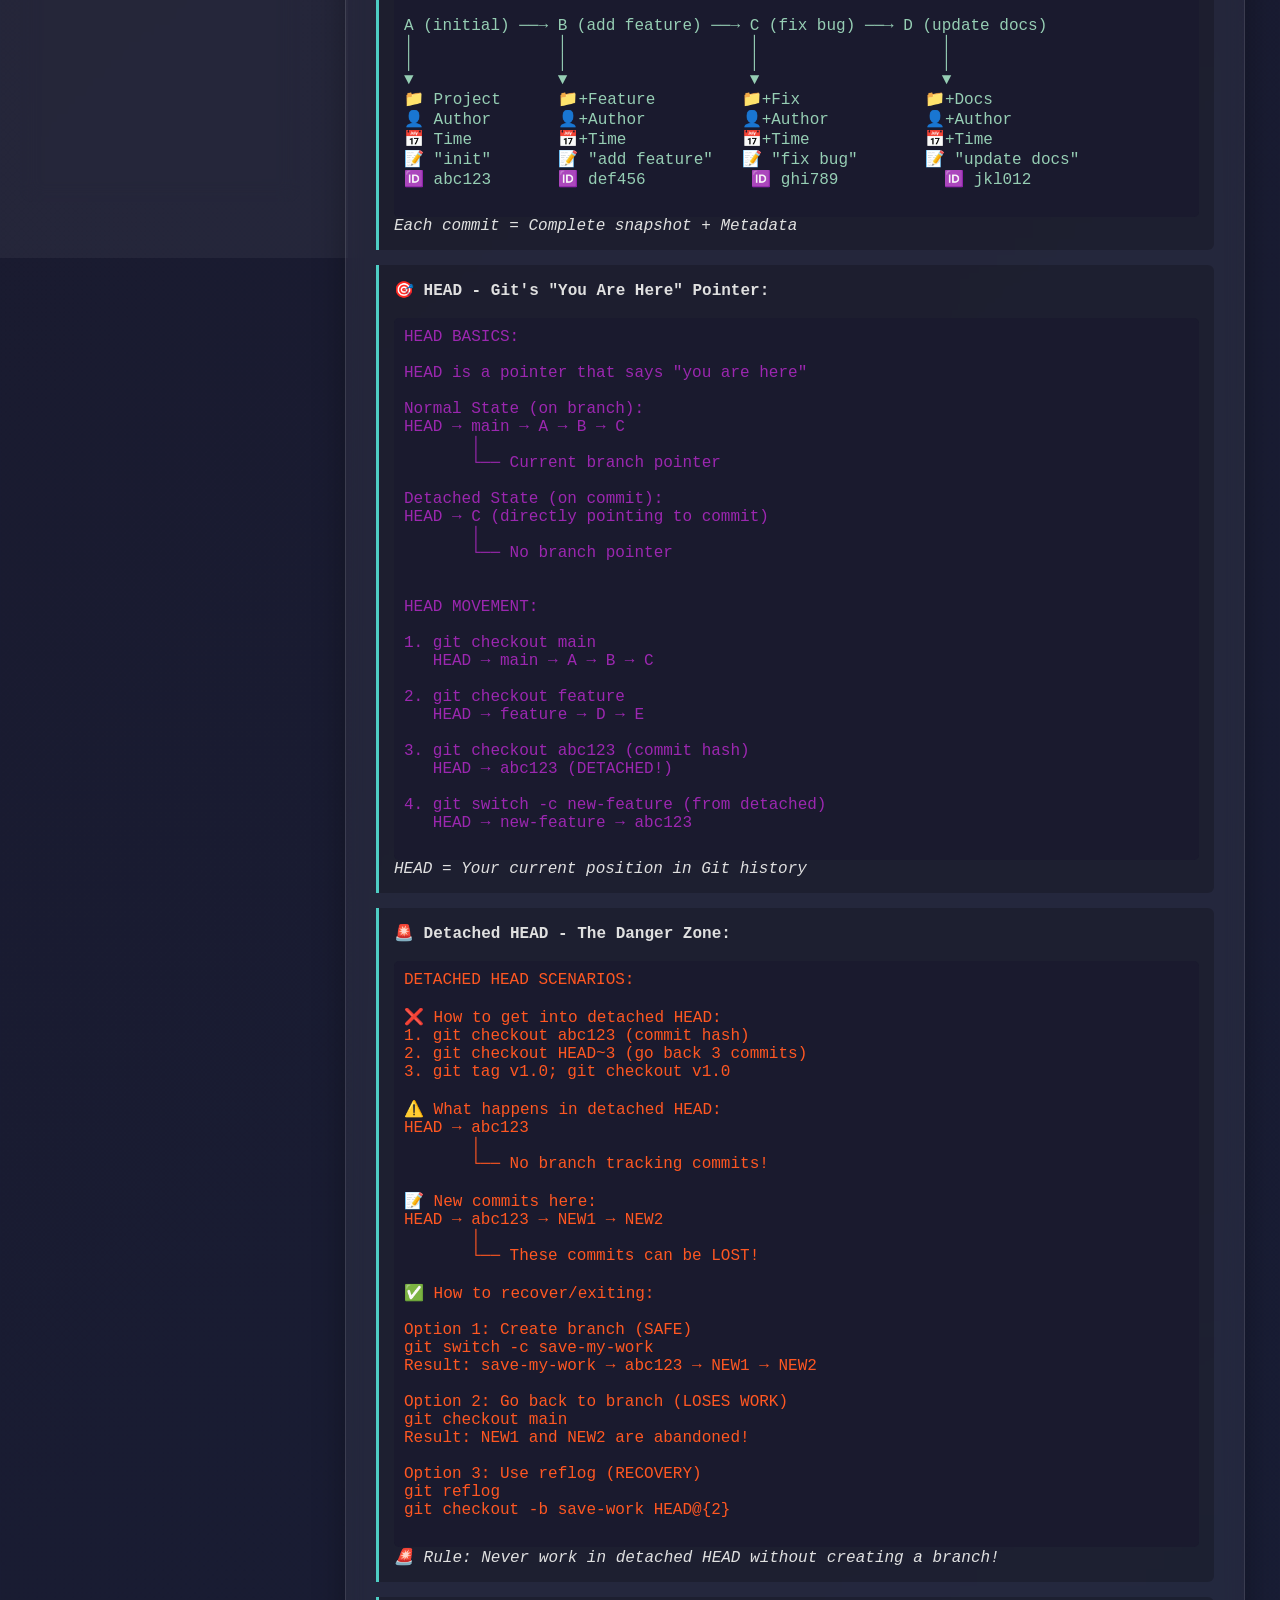
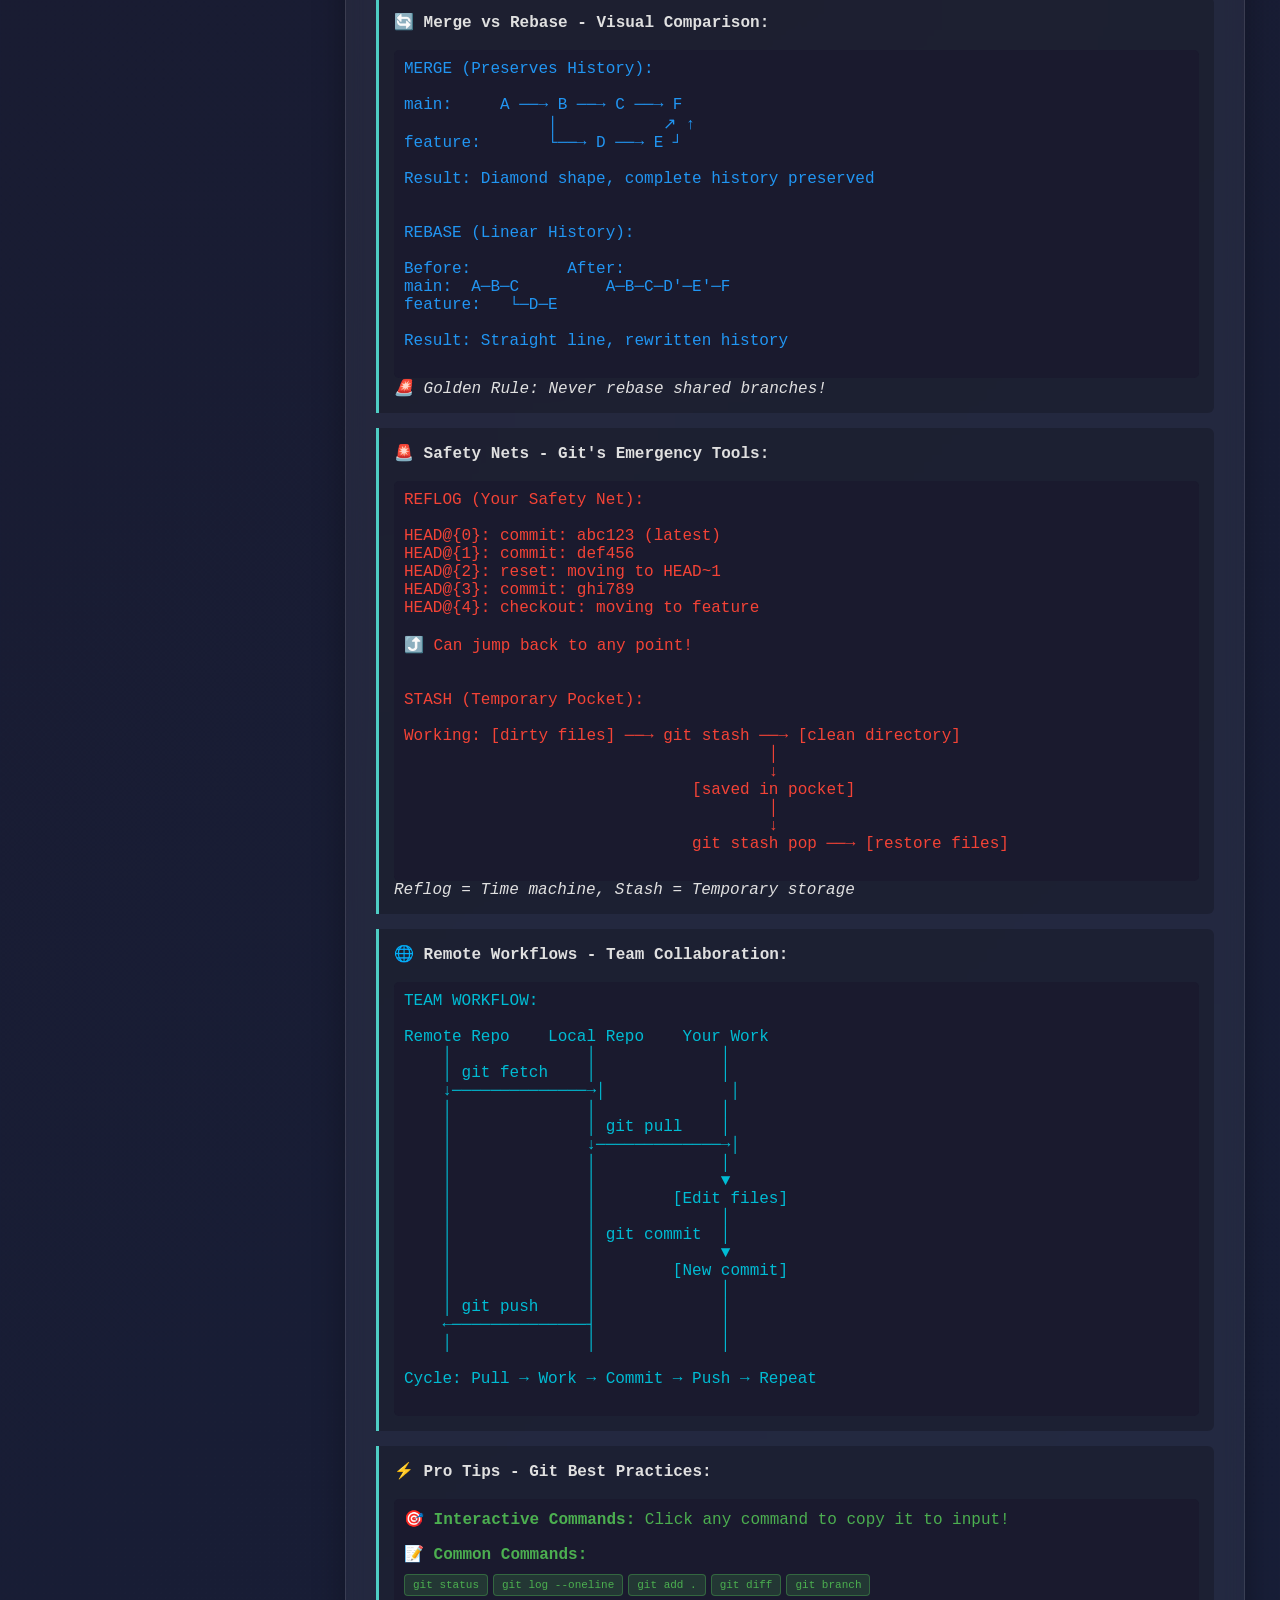
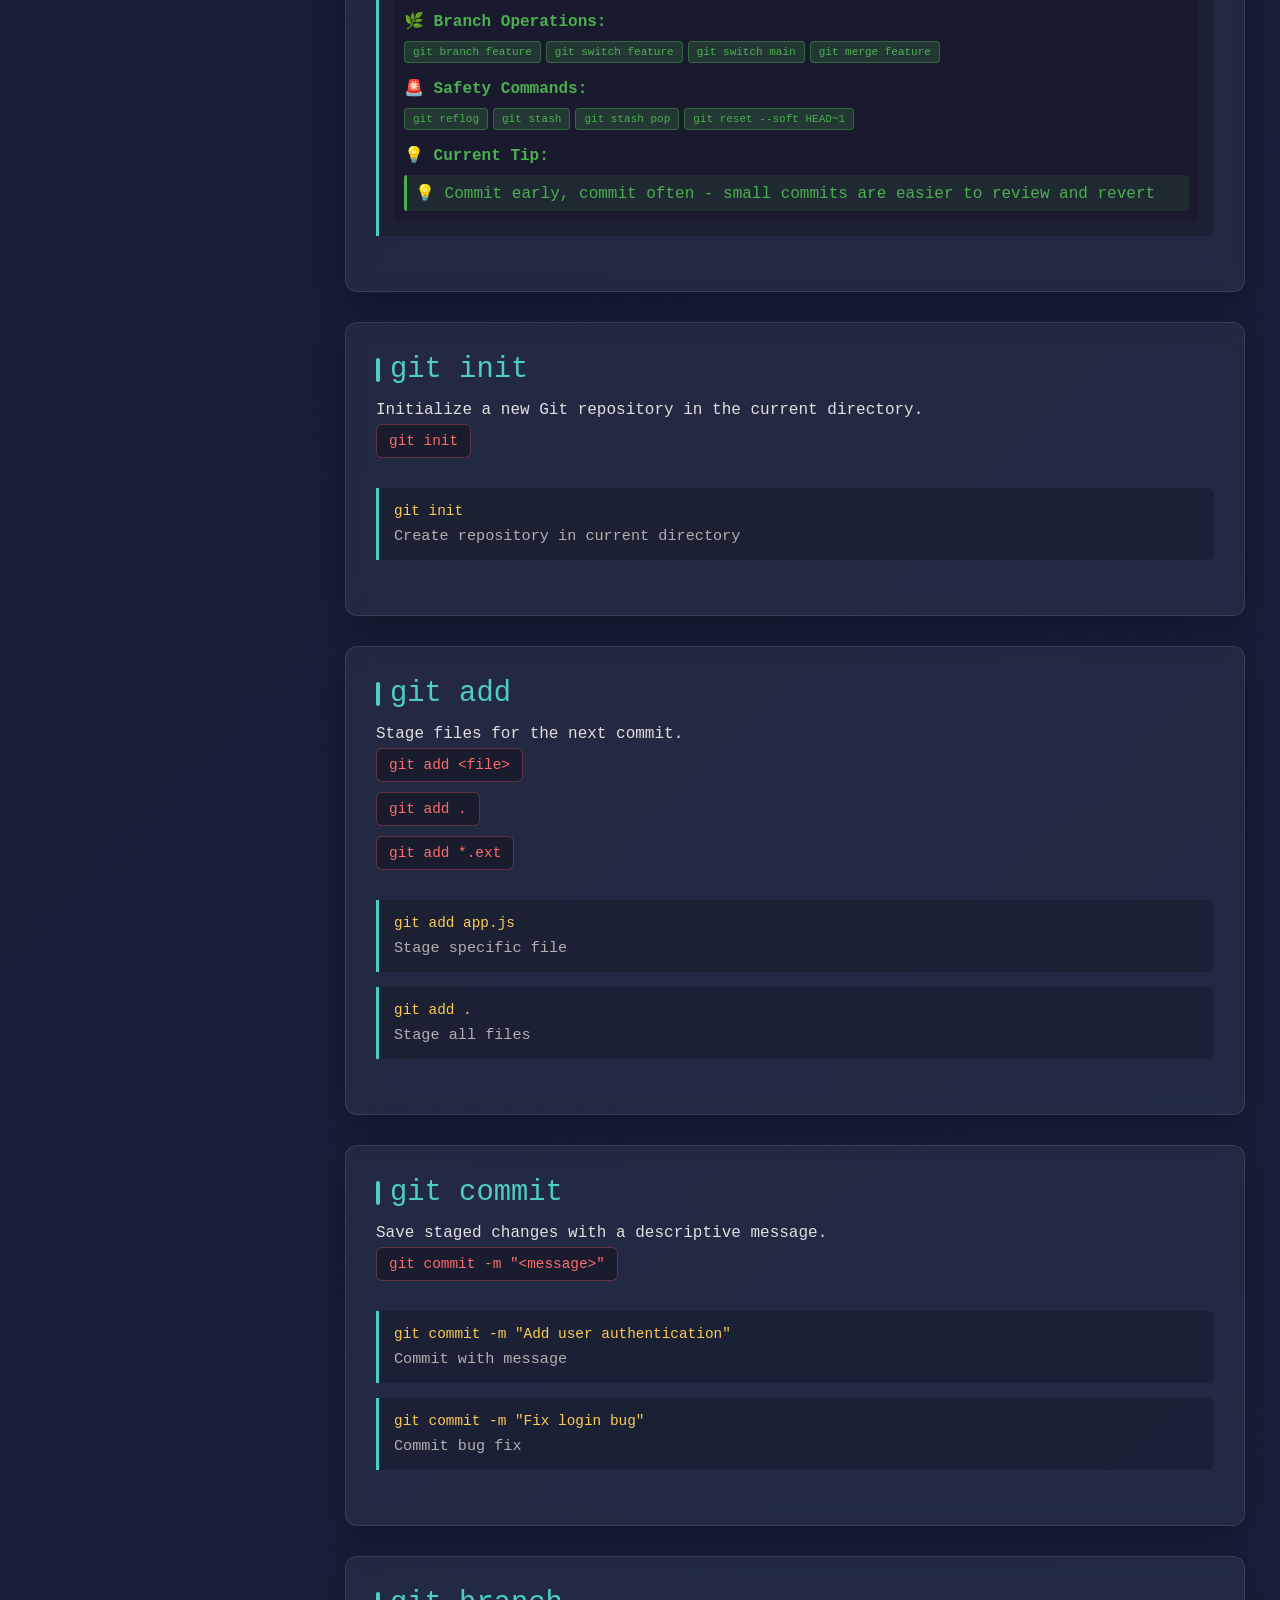
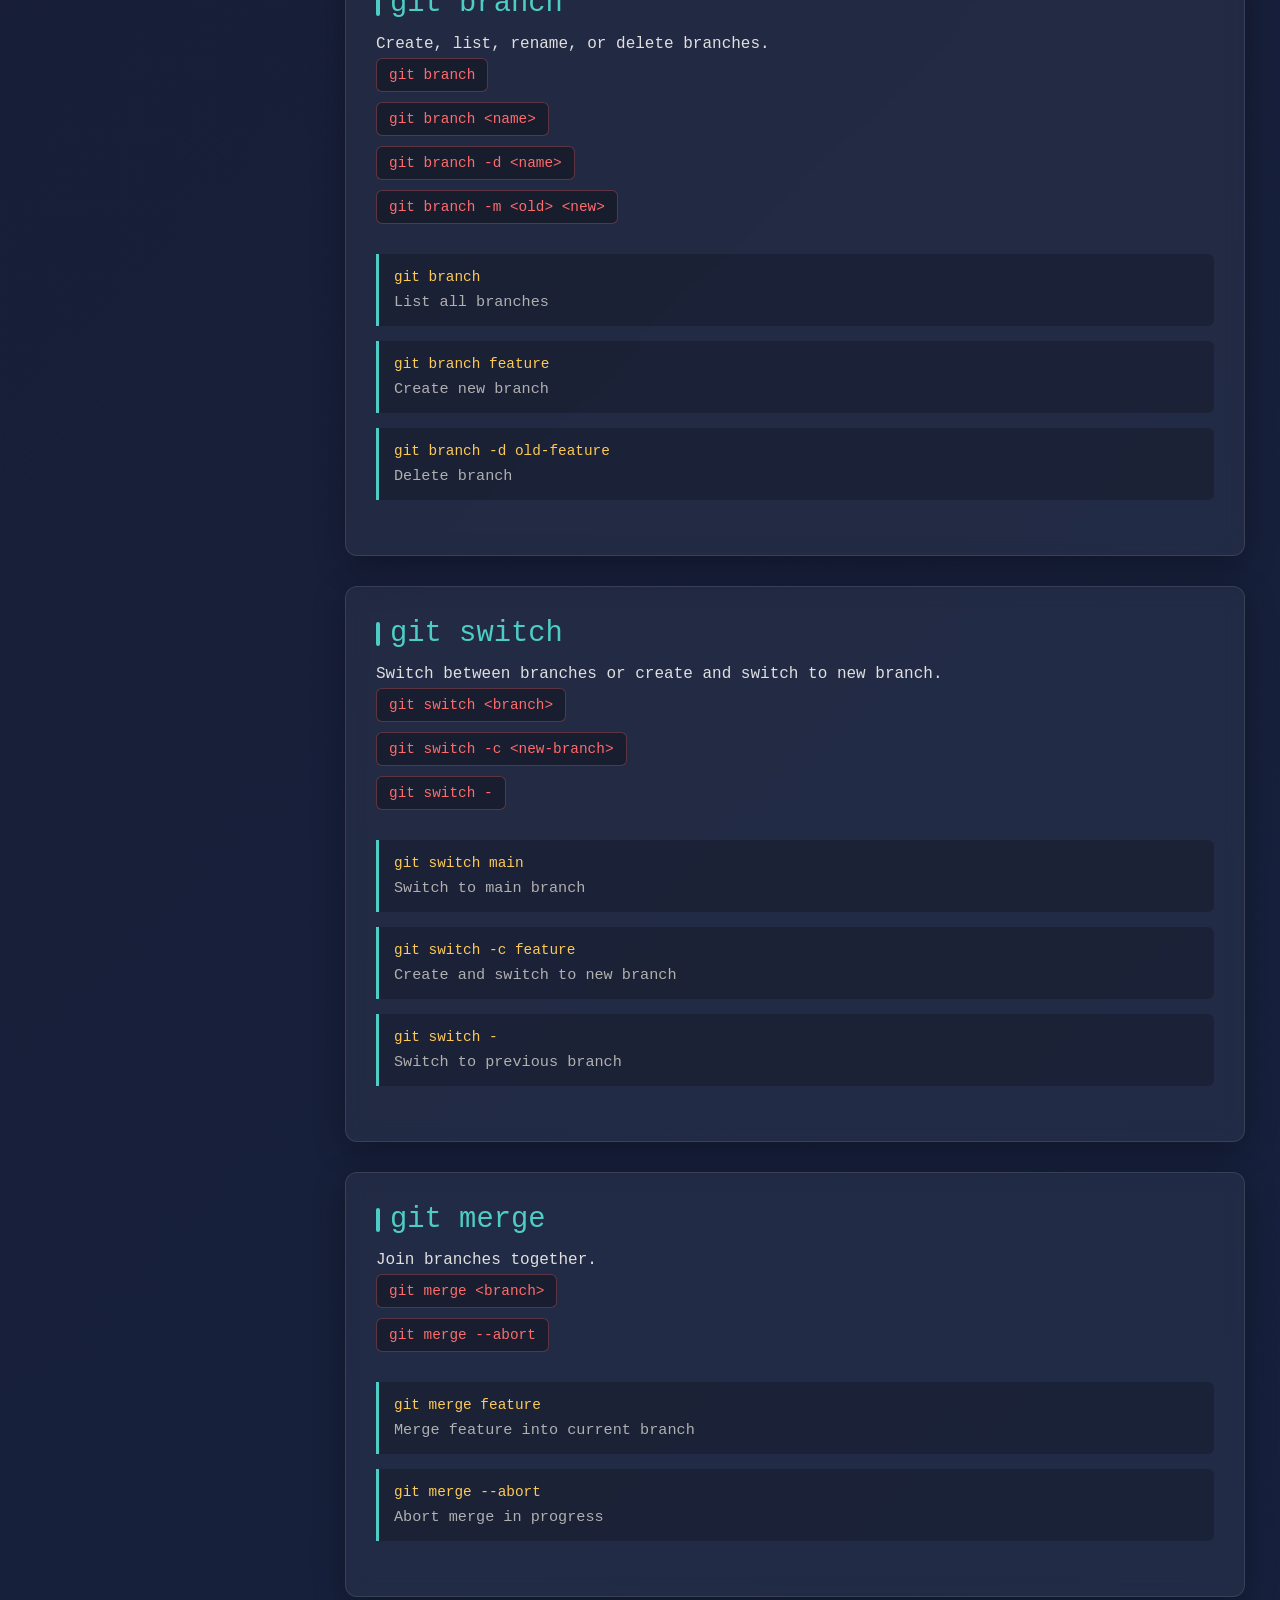
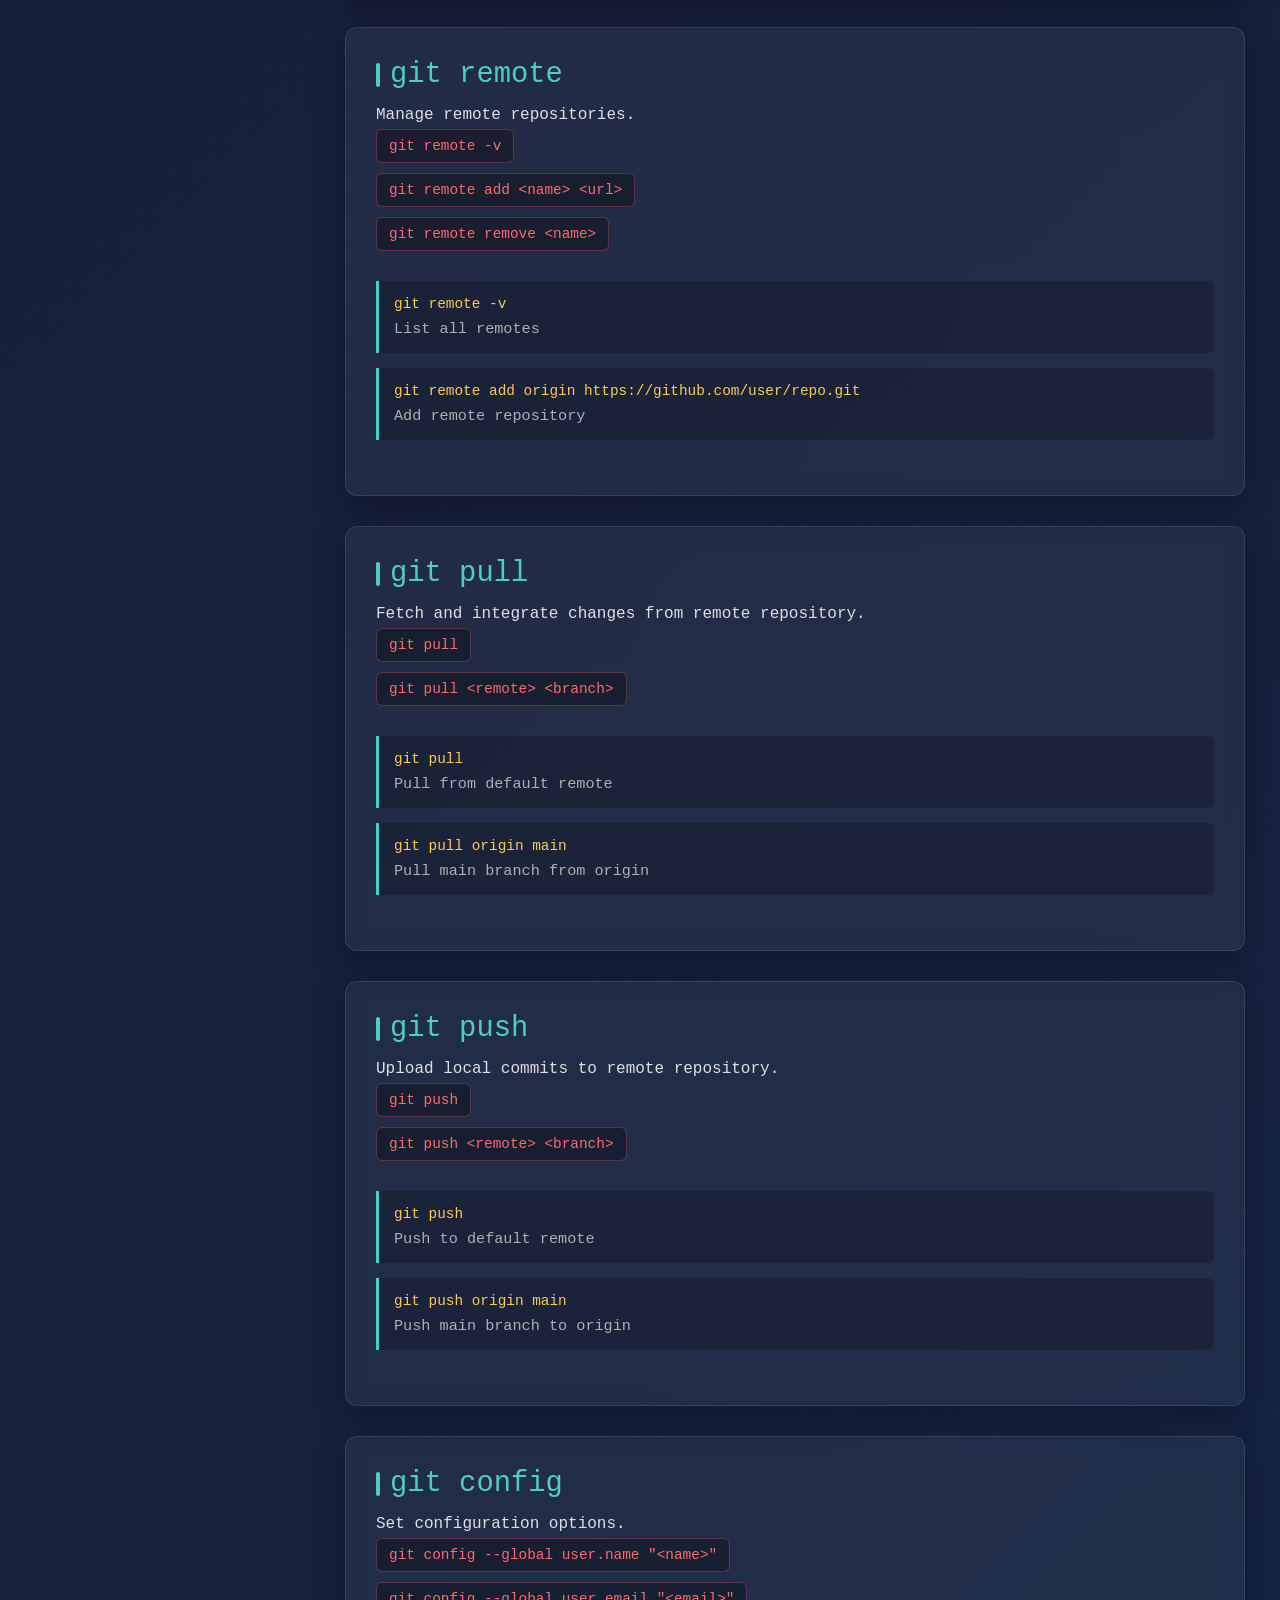
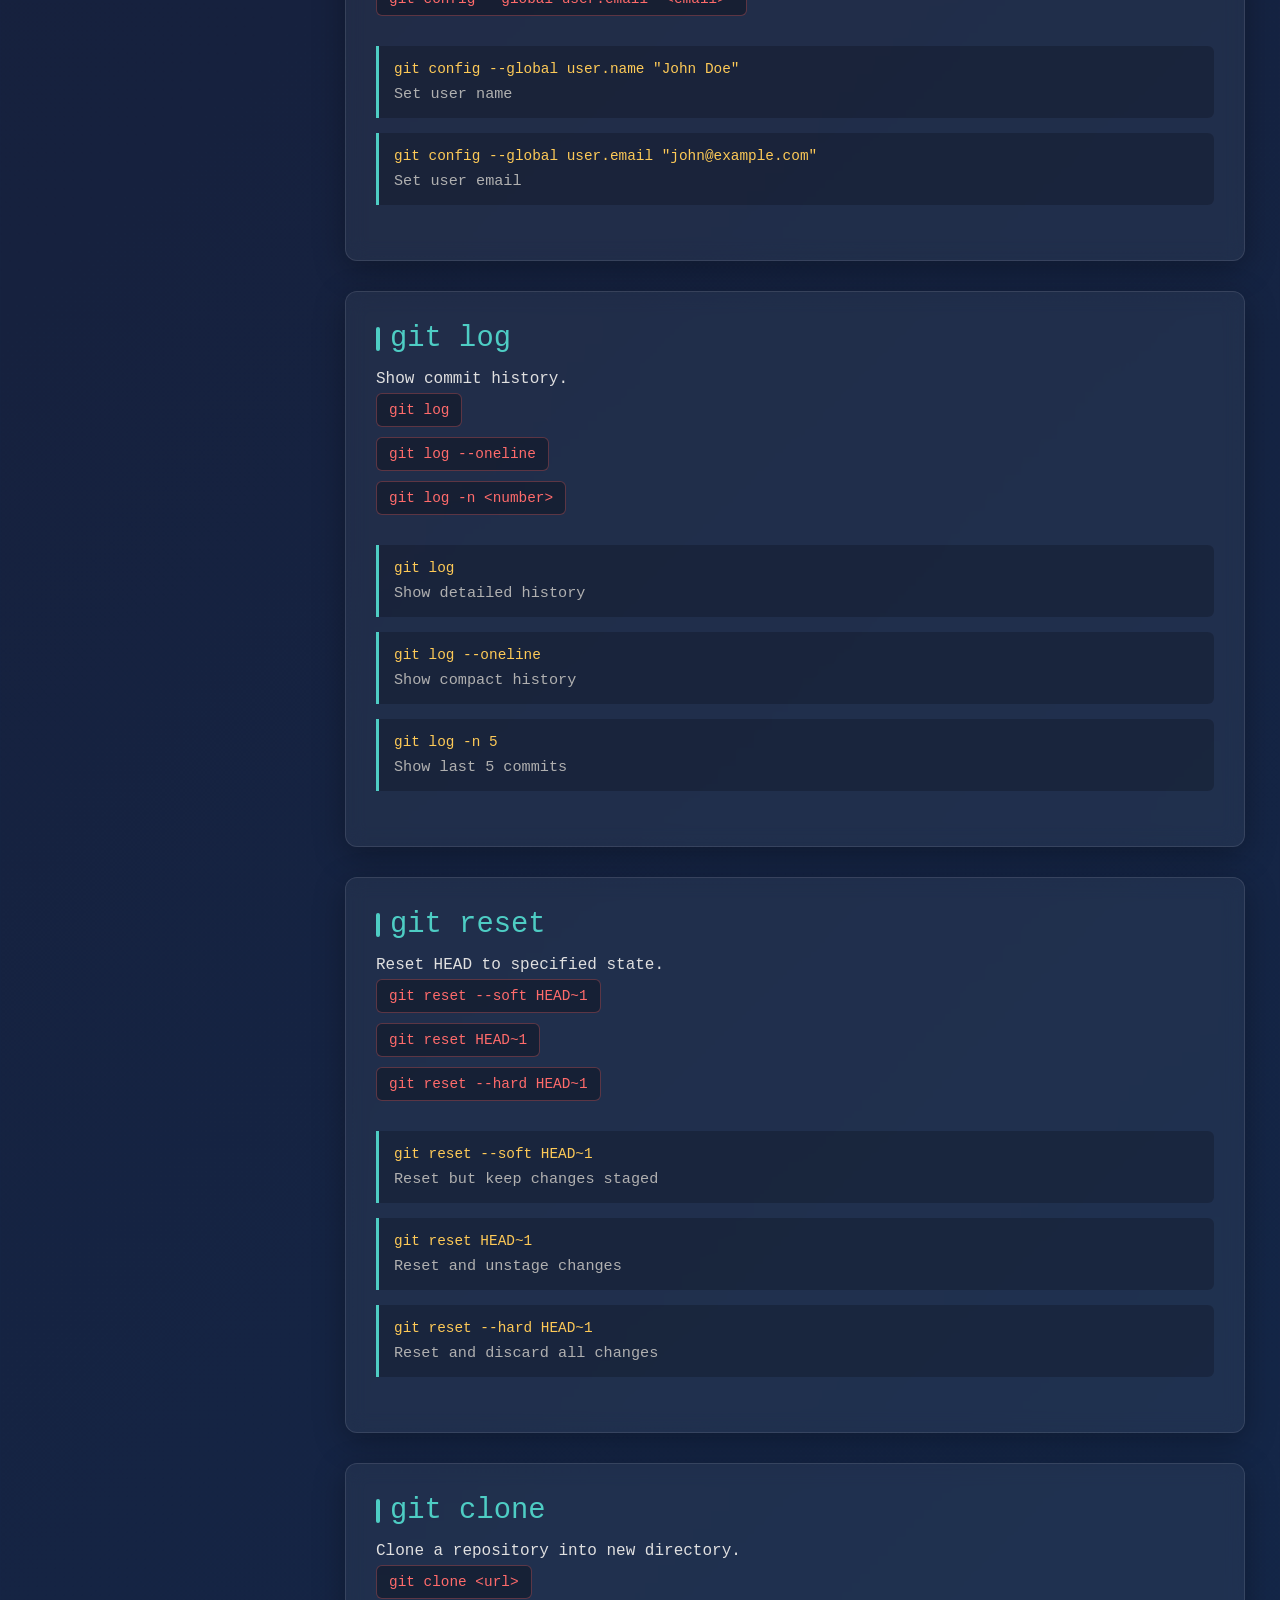
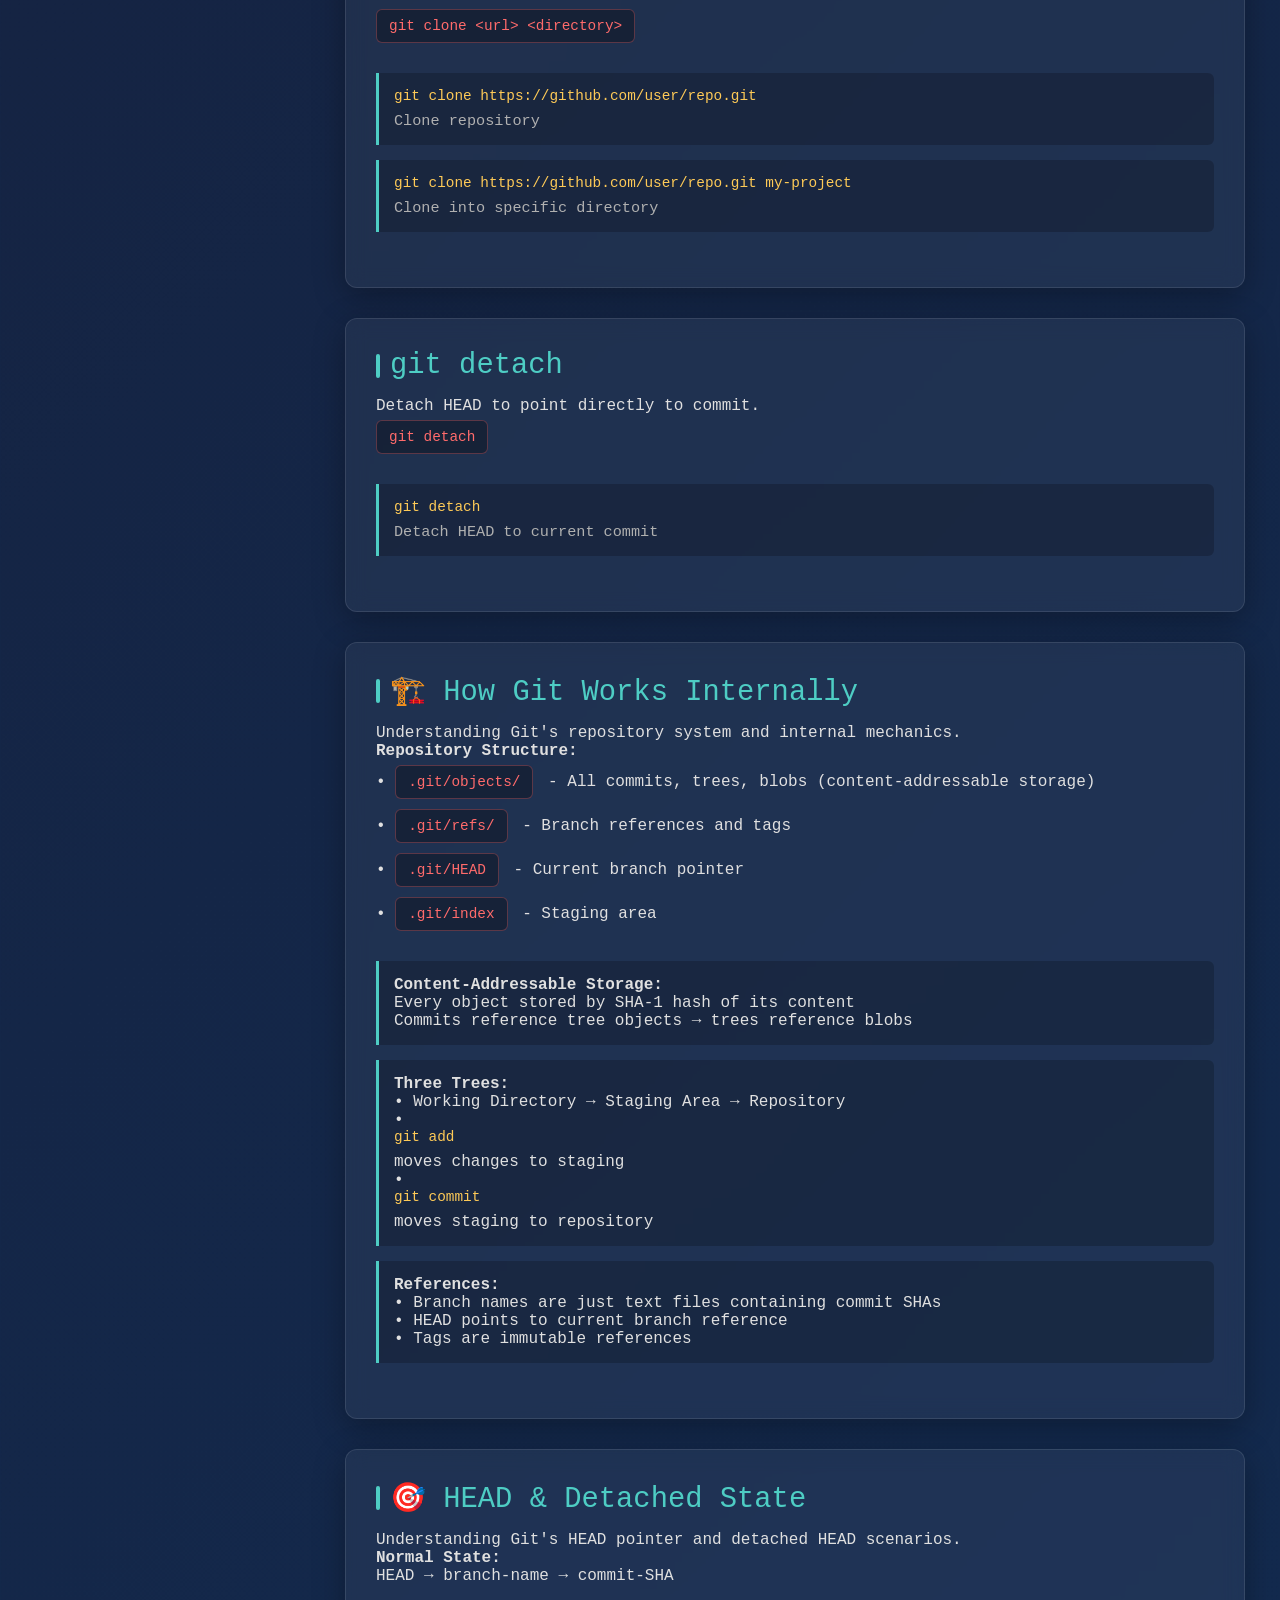
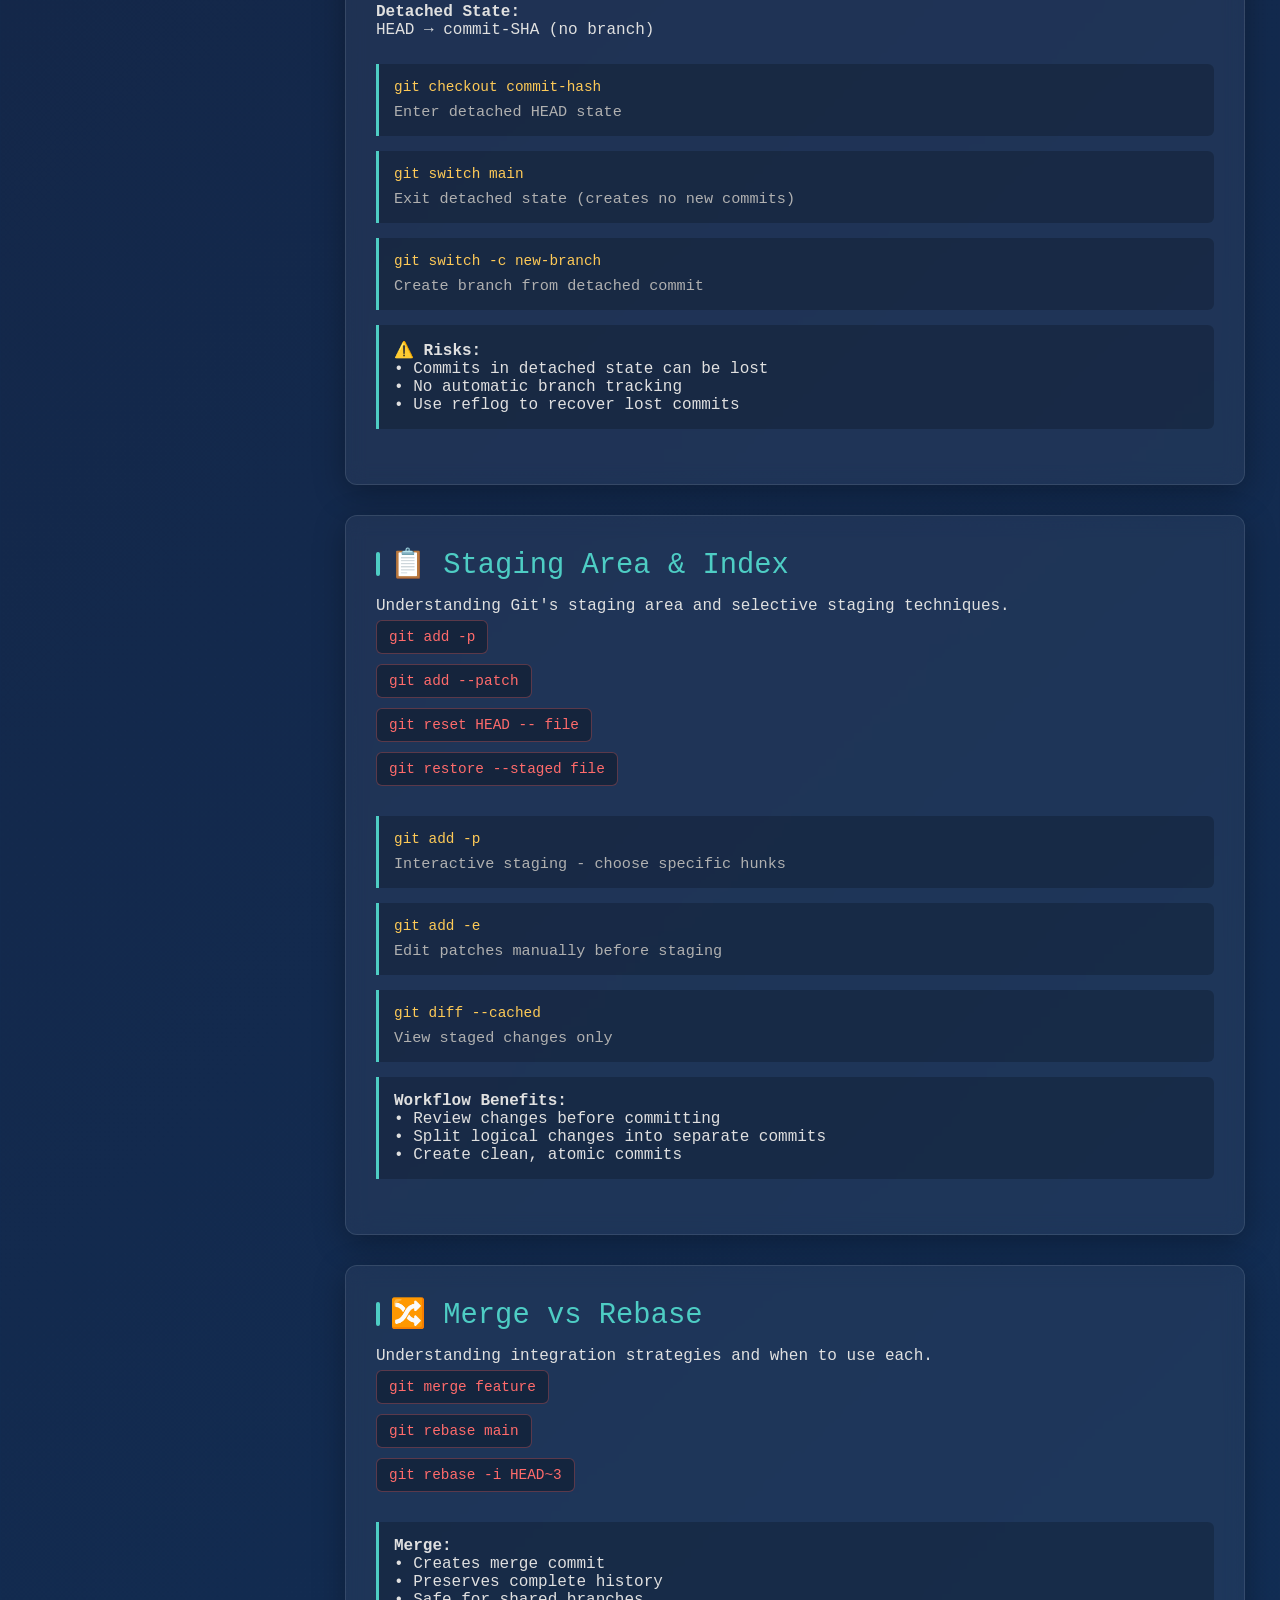
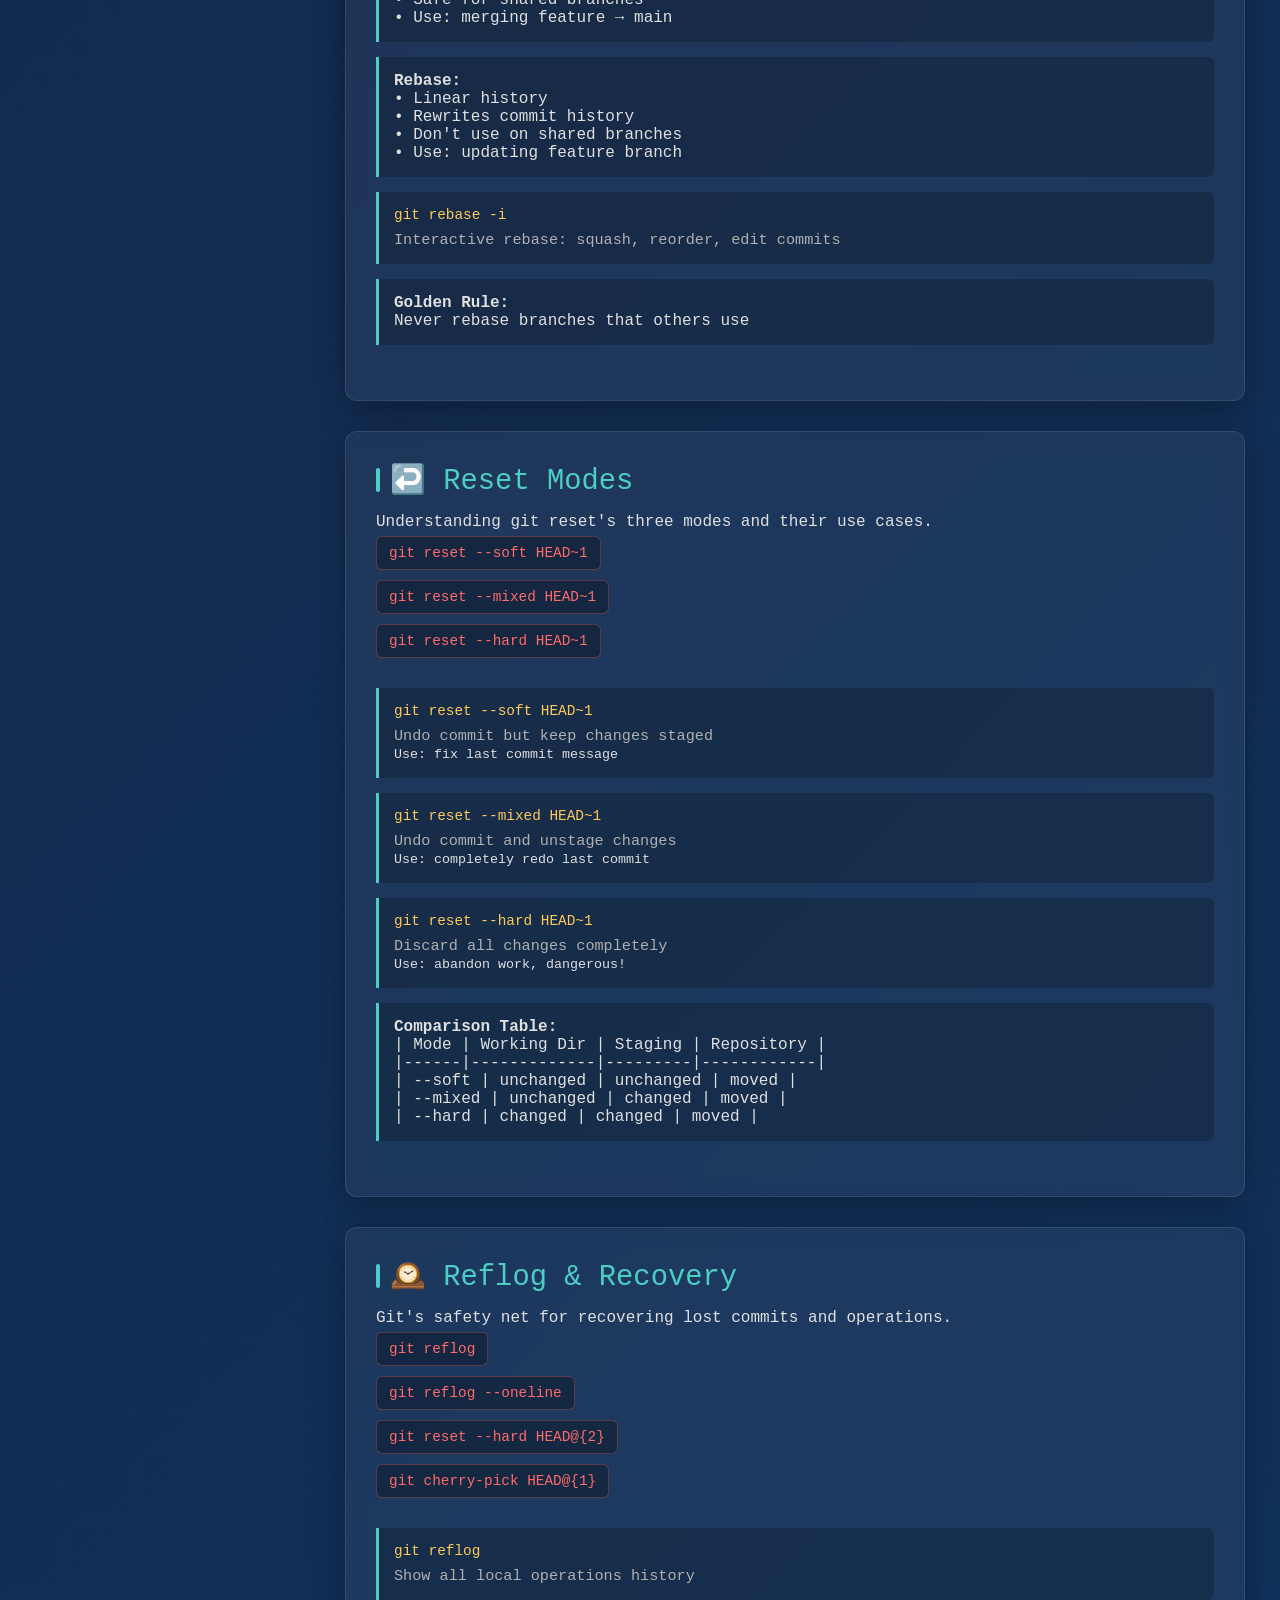
==== commit 9b106f23: "h" ====
--- a/index.html
+++ b/index.html
@@ -4139,6 +4139,7 @@
                 this.isDragging = false;
                 this.dragStartX = 0;
                 this.dragStartY = 0;
+                this.isBranchDeletion = false; // Track branch deletion state
                 
                 this.initializeInteractions();
             }
@@ -5038,6 +5039,13 @@
             }
             
             animateNodeAppearance(nodeElement, delay = 0) {
+                // Skip animation during branch deletion
+                if (this.isBranchDeletion) {
+                    nodeElement.style.transform = 'translate(-50%, -50%) scale(1)';
+                    nodeElement.style.opacity = '1';
+                    return;
+                }
+                
                 nodeElement.style.transform = 'translate(-50%, -50%) scale(0)';
                 nodeElement.style.opacity = '0';
                 
@@ -5134,6 +5142,9 @@
             }
             
             blinkBranchBeforeDeletion(branchName, callback) {
+                // Set branch deletion flag
+                this.isBranchDeletion = true;
+                
                 // Find the branch line element
                 const branchLine = this.svg.querySelector(`[data-branch="${branchName}"]`);
                 const branchLabel = this.svg.querySelector(`[data-branch-label="${branchName}"]`);
@@ -5141,6 +5152,7 @@
                 if (!branchLine) {
                     // If no branch line found, just call callback immediately
                     callback();
+                    this.isBranchDeletion = false;
                     return;
                 }
                 
@@ -5158,6 +5170,10 @@
                             branchLabel.style.filter = 'none';
                         }
                         callback();
+                        // Reset flag after deletion is complete
+                        setTimeout(() => {
+                            this.isBranchDeletion = false;
+                        }, 100);
                         return;
                     }
                     
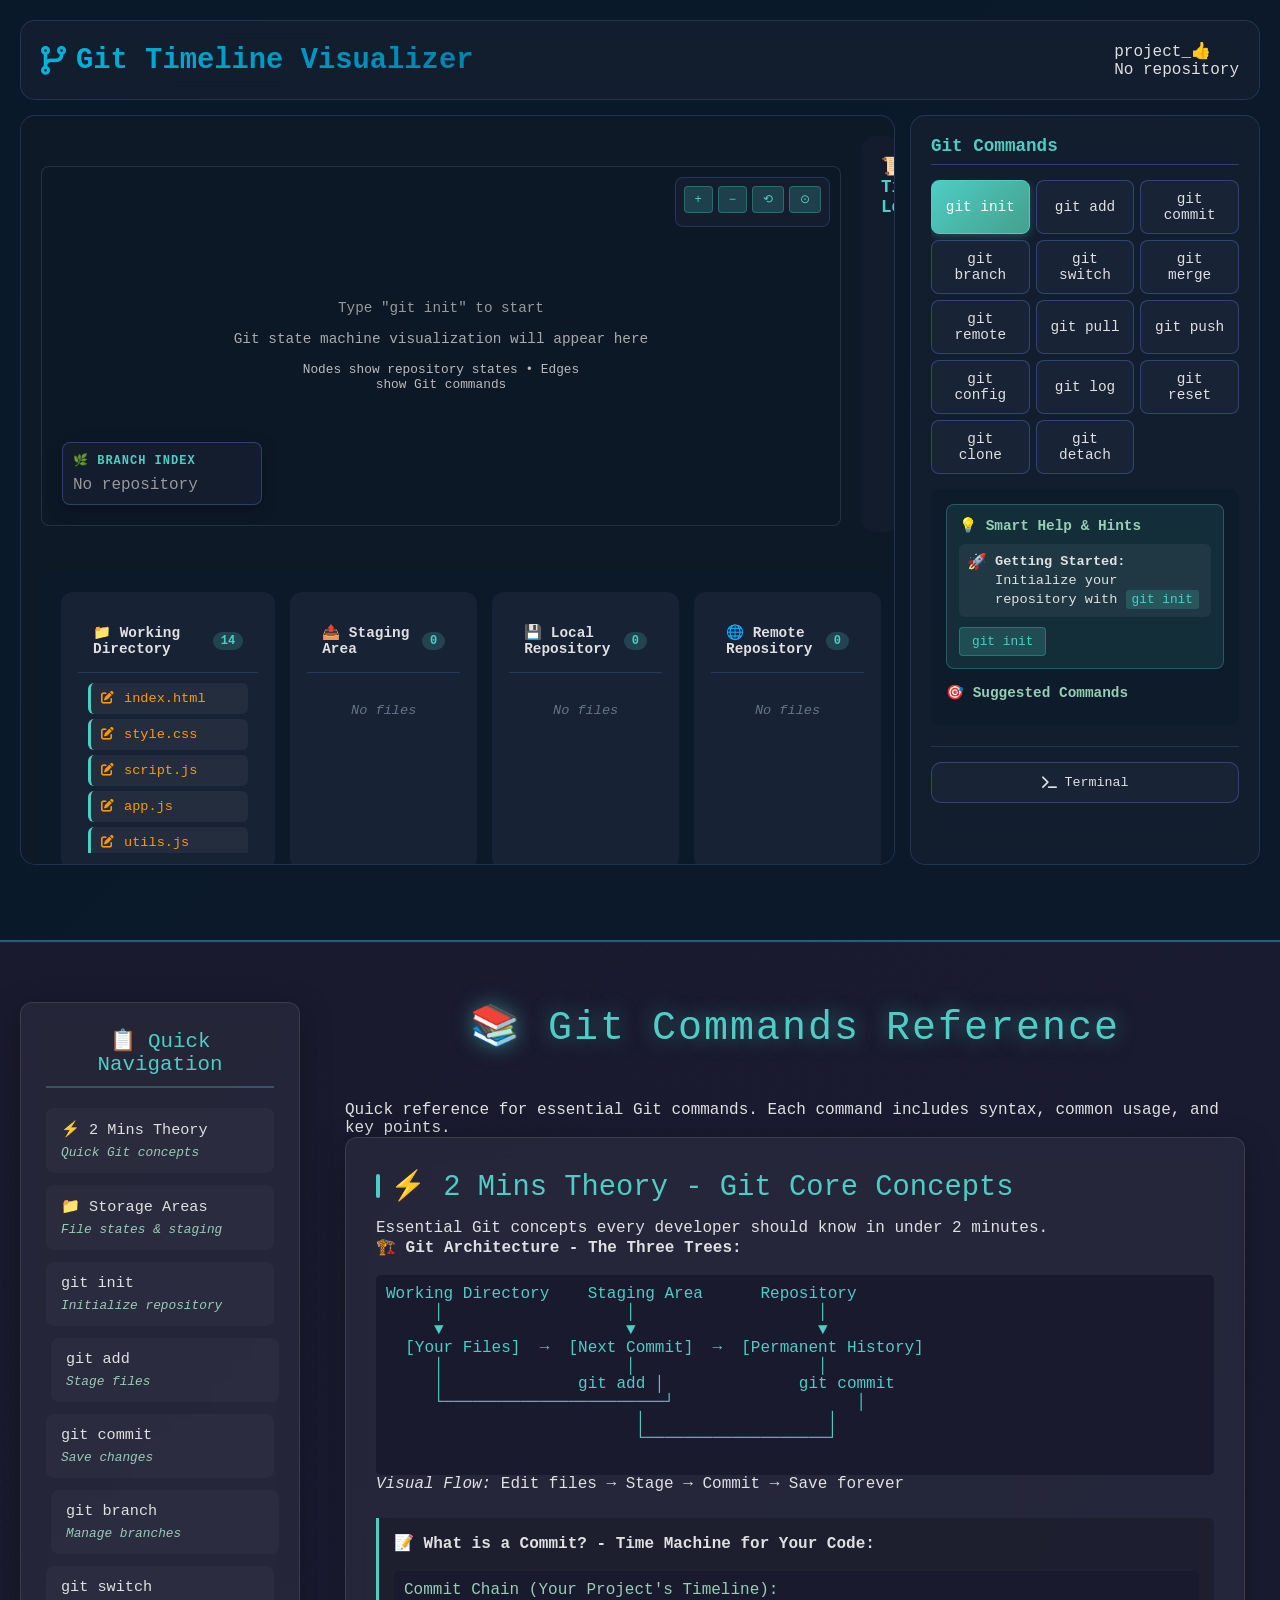
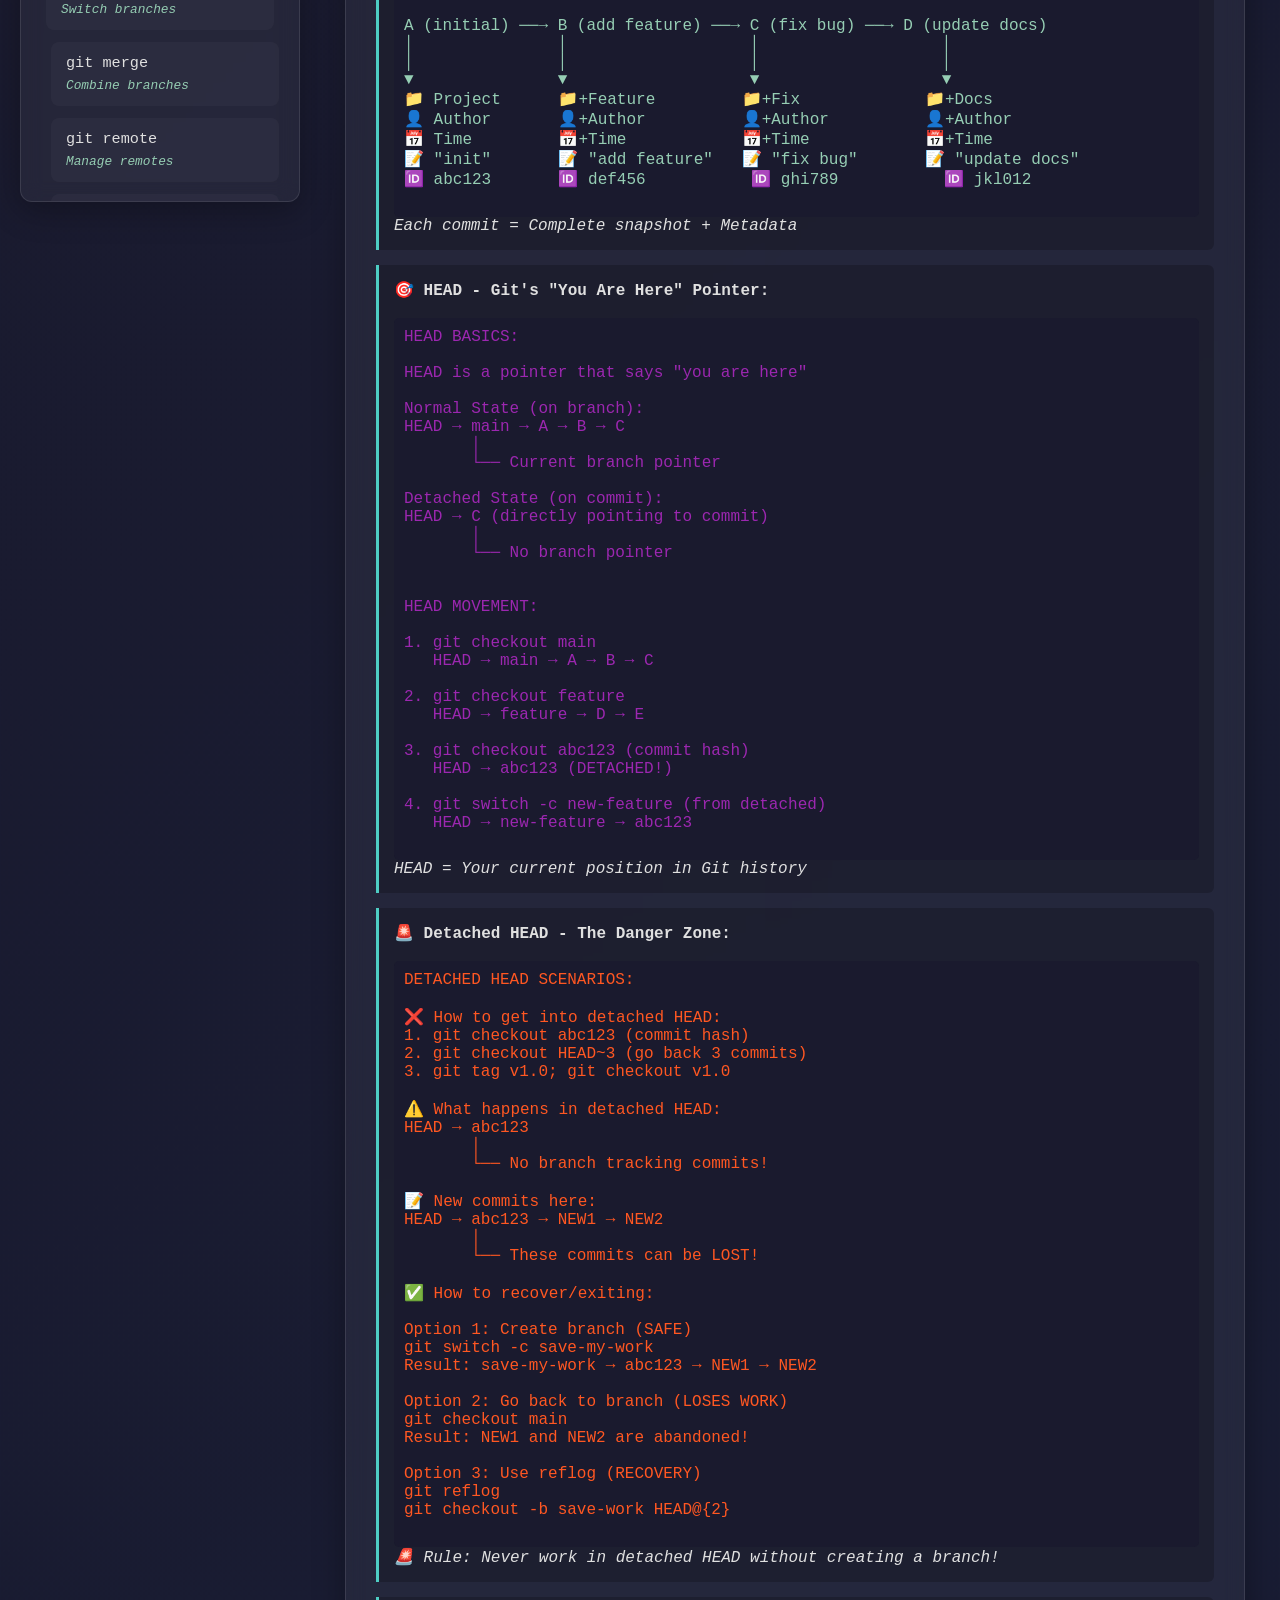
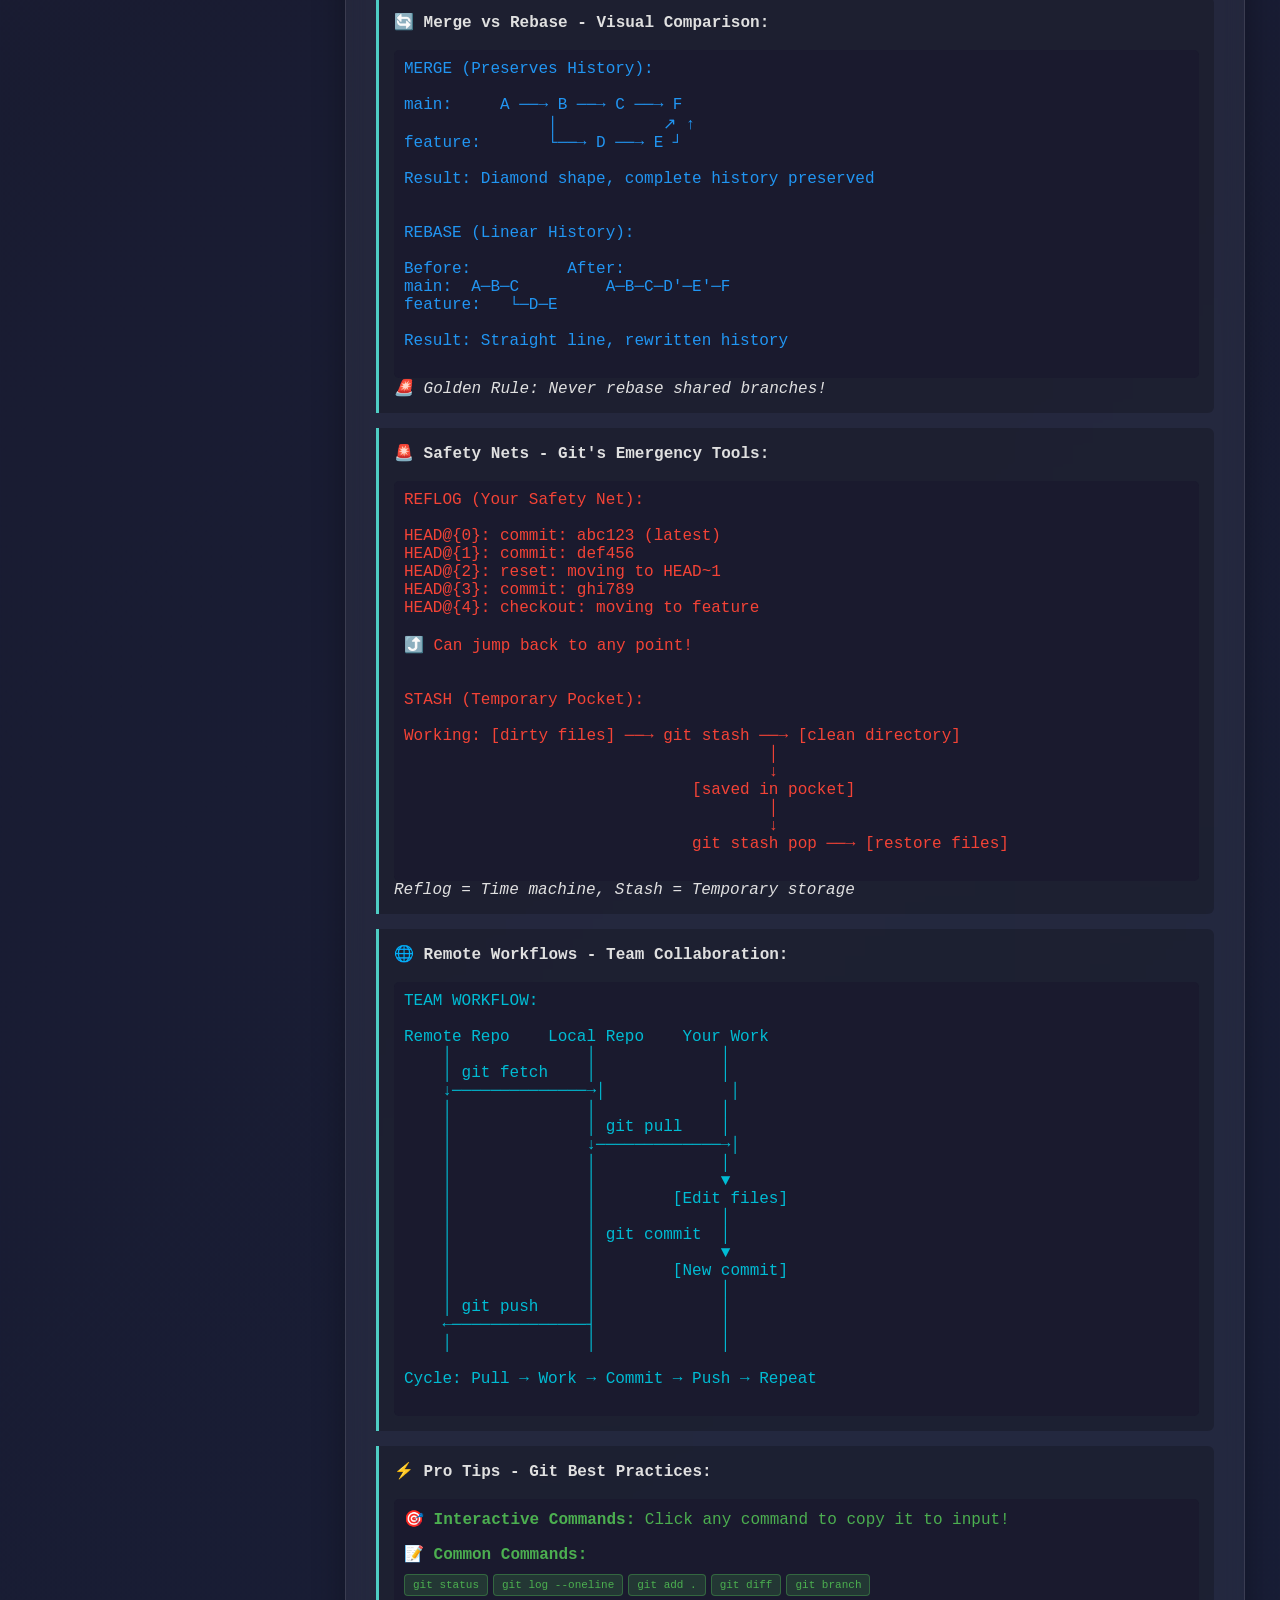
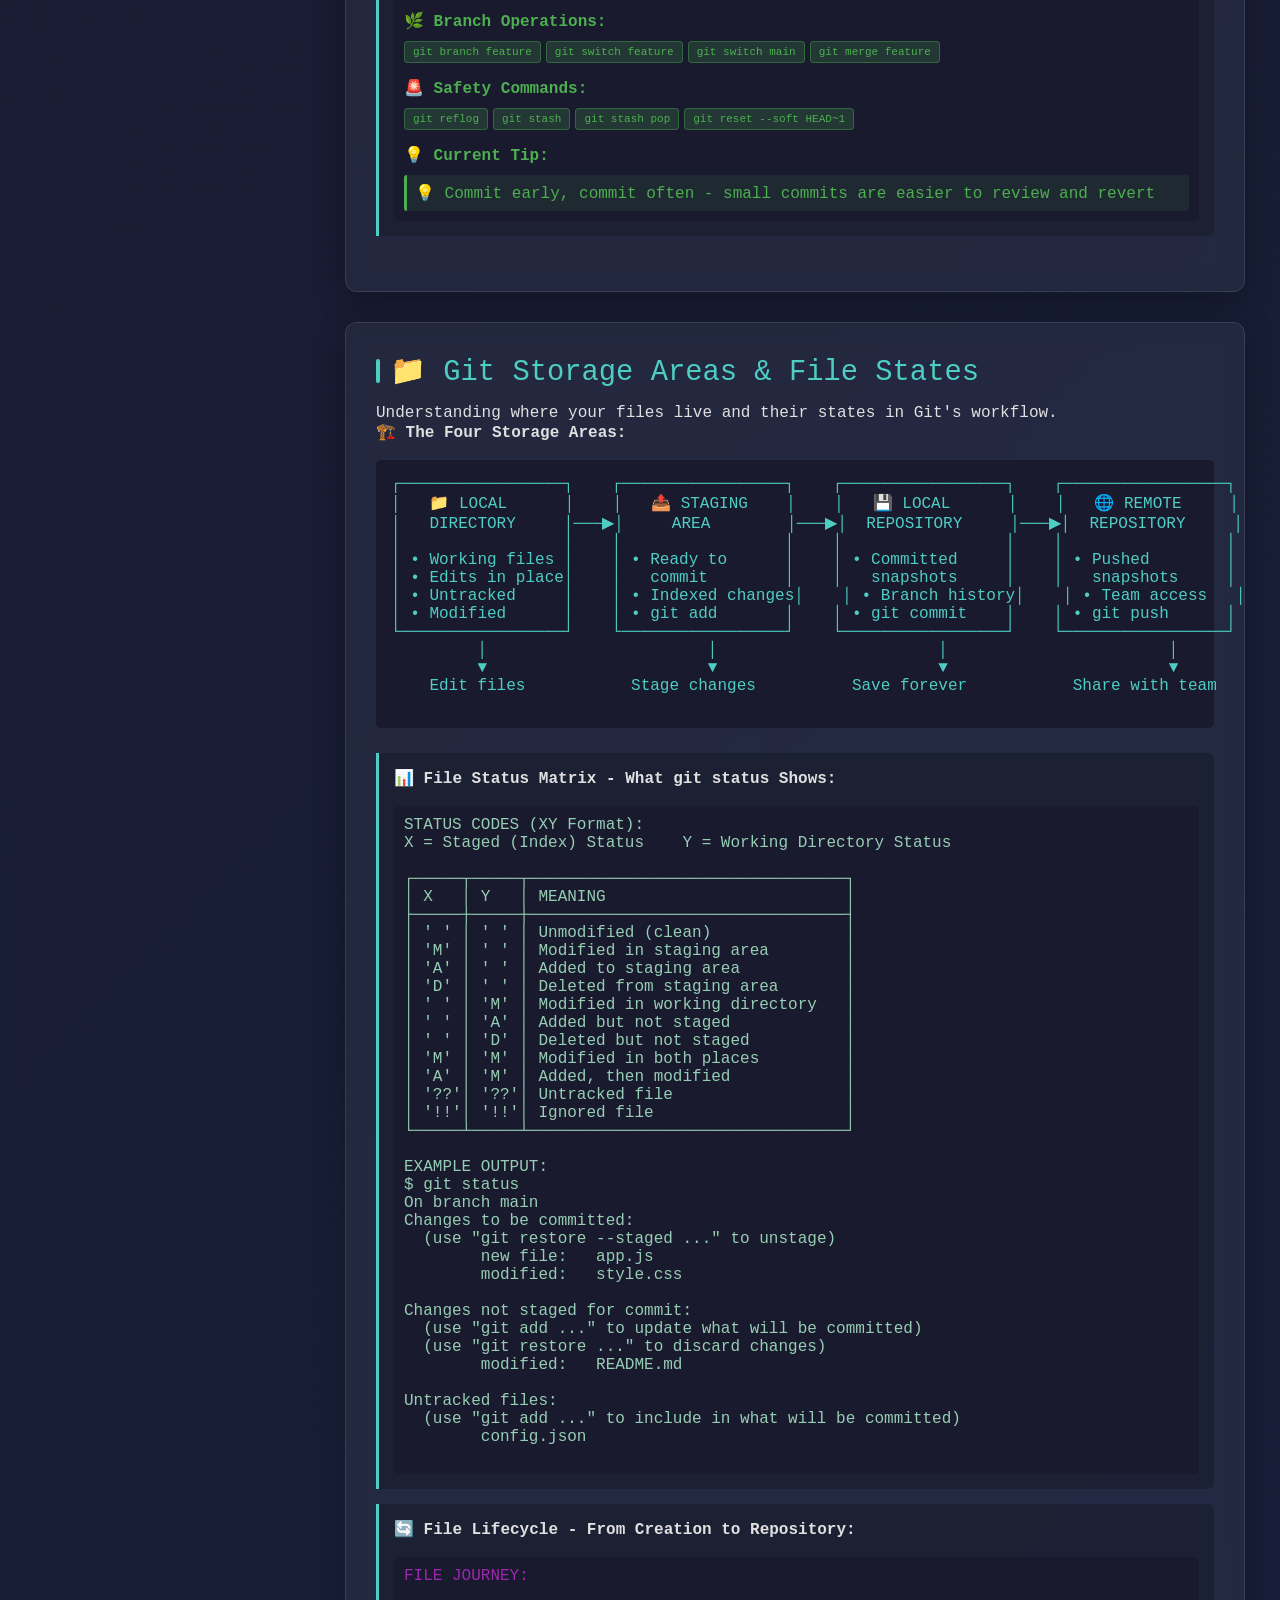
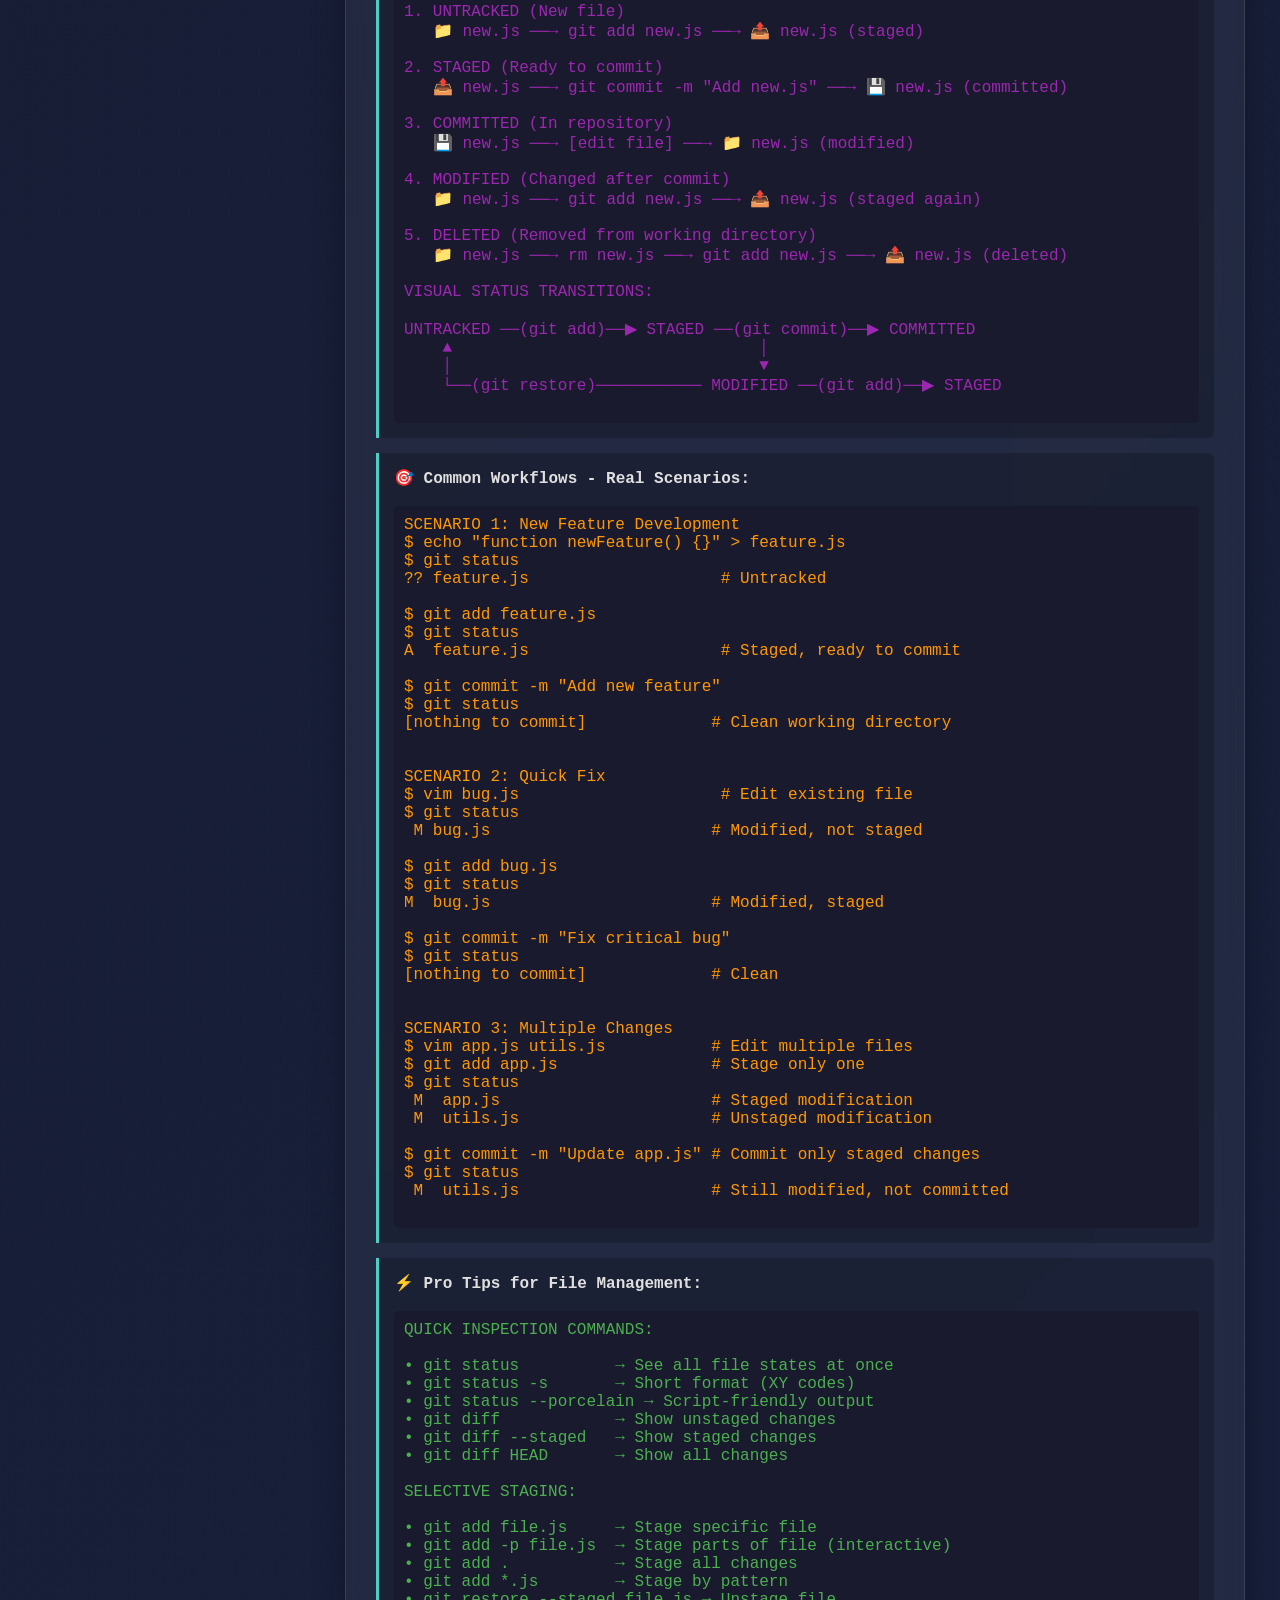
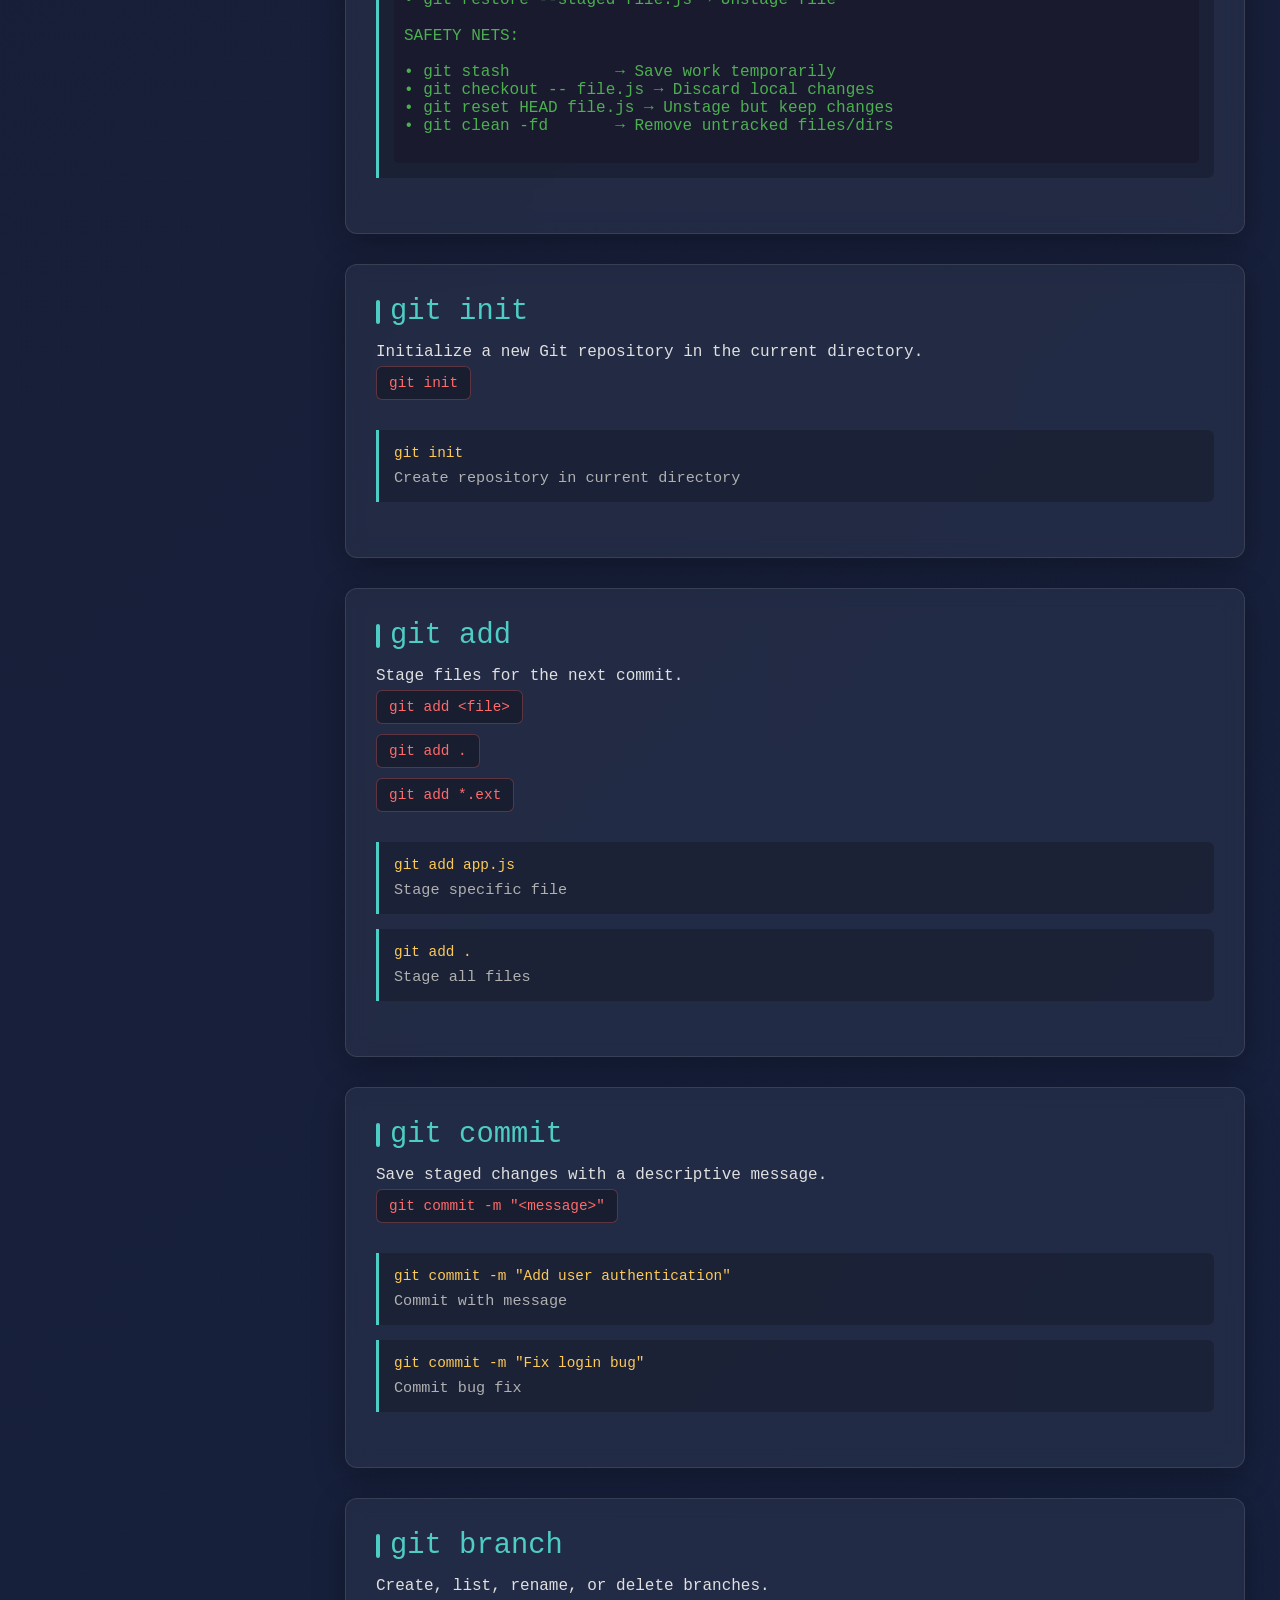
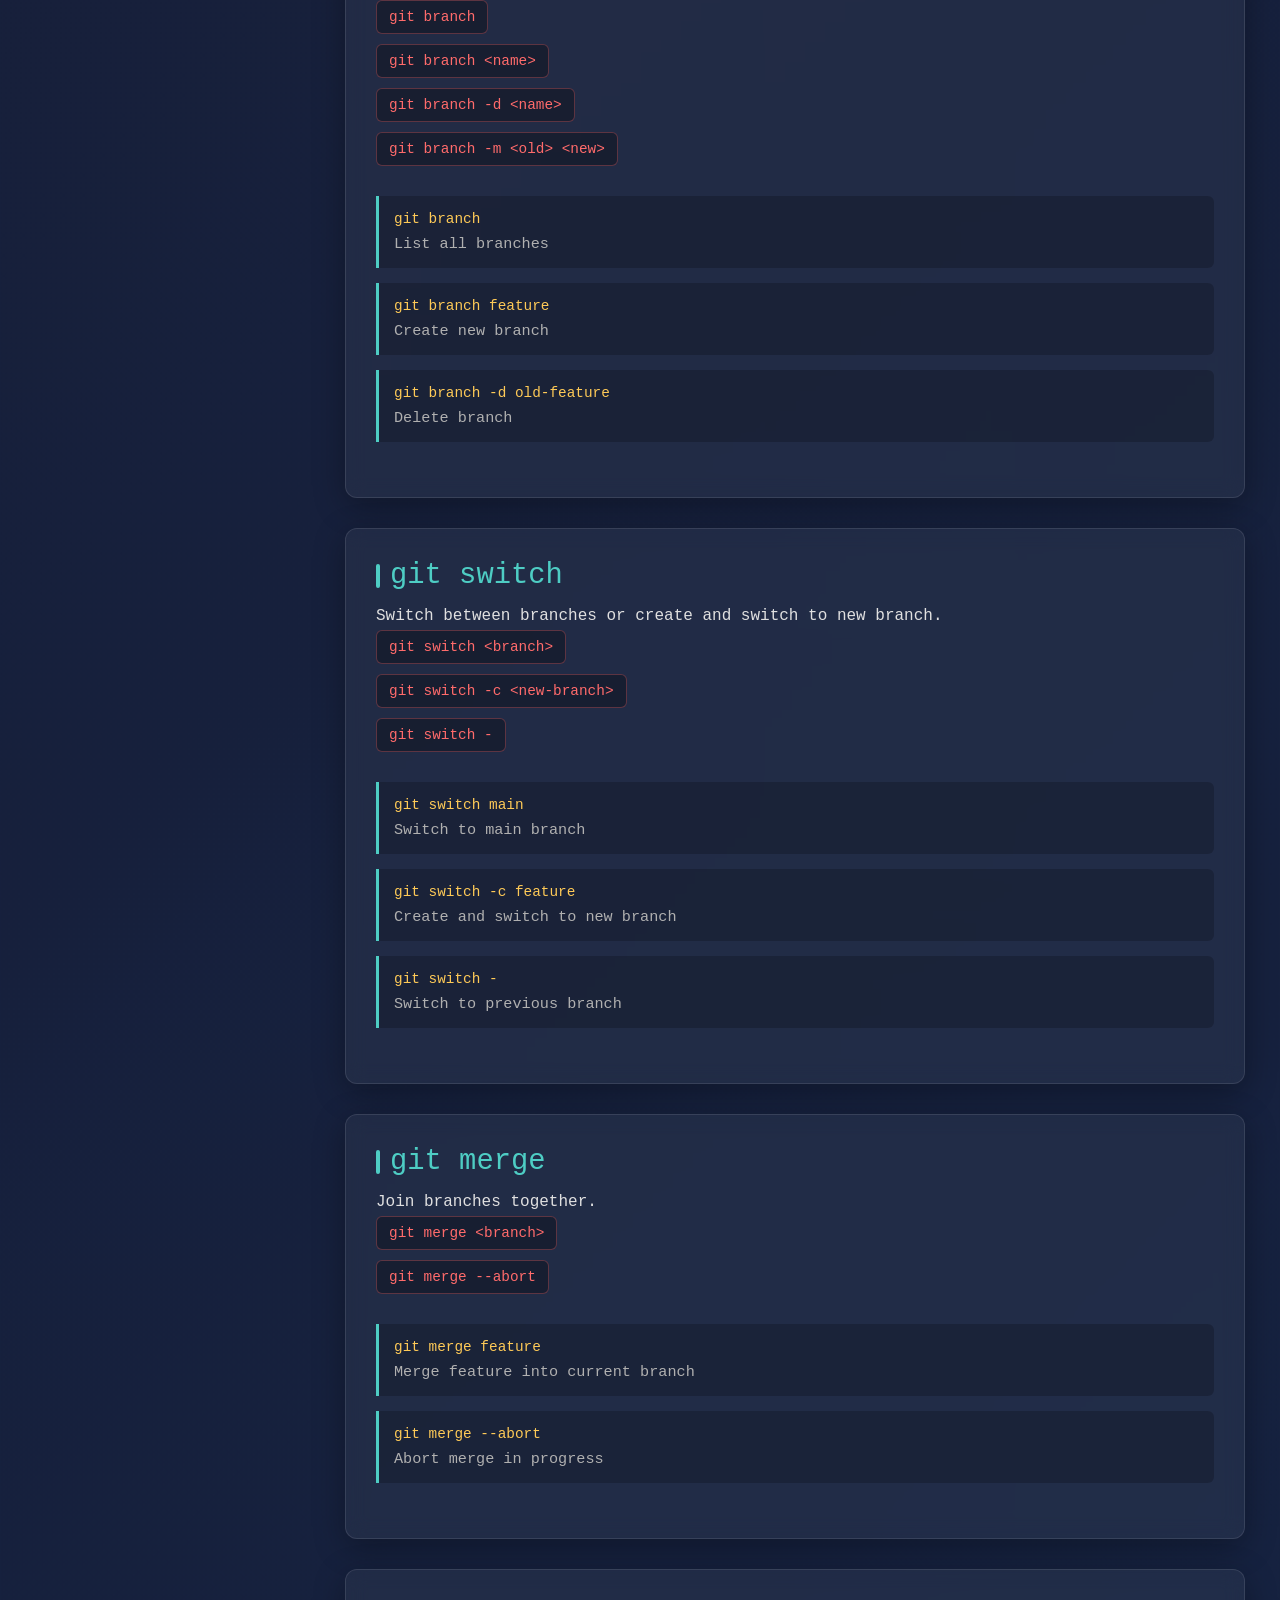
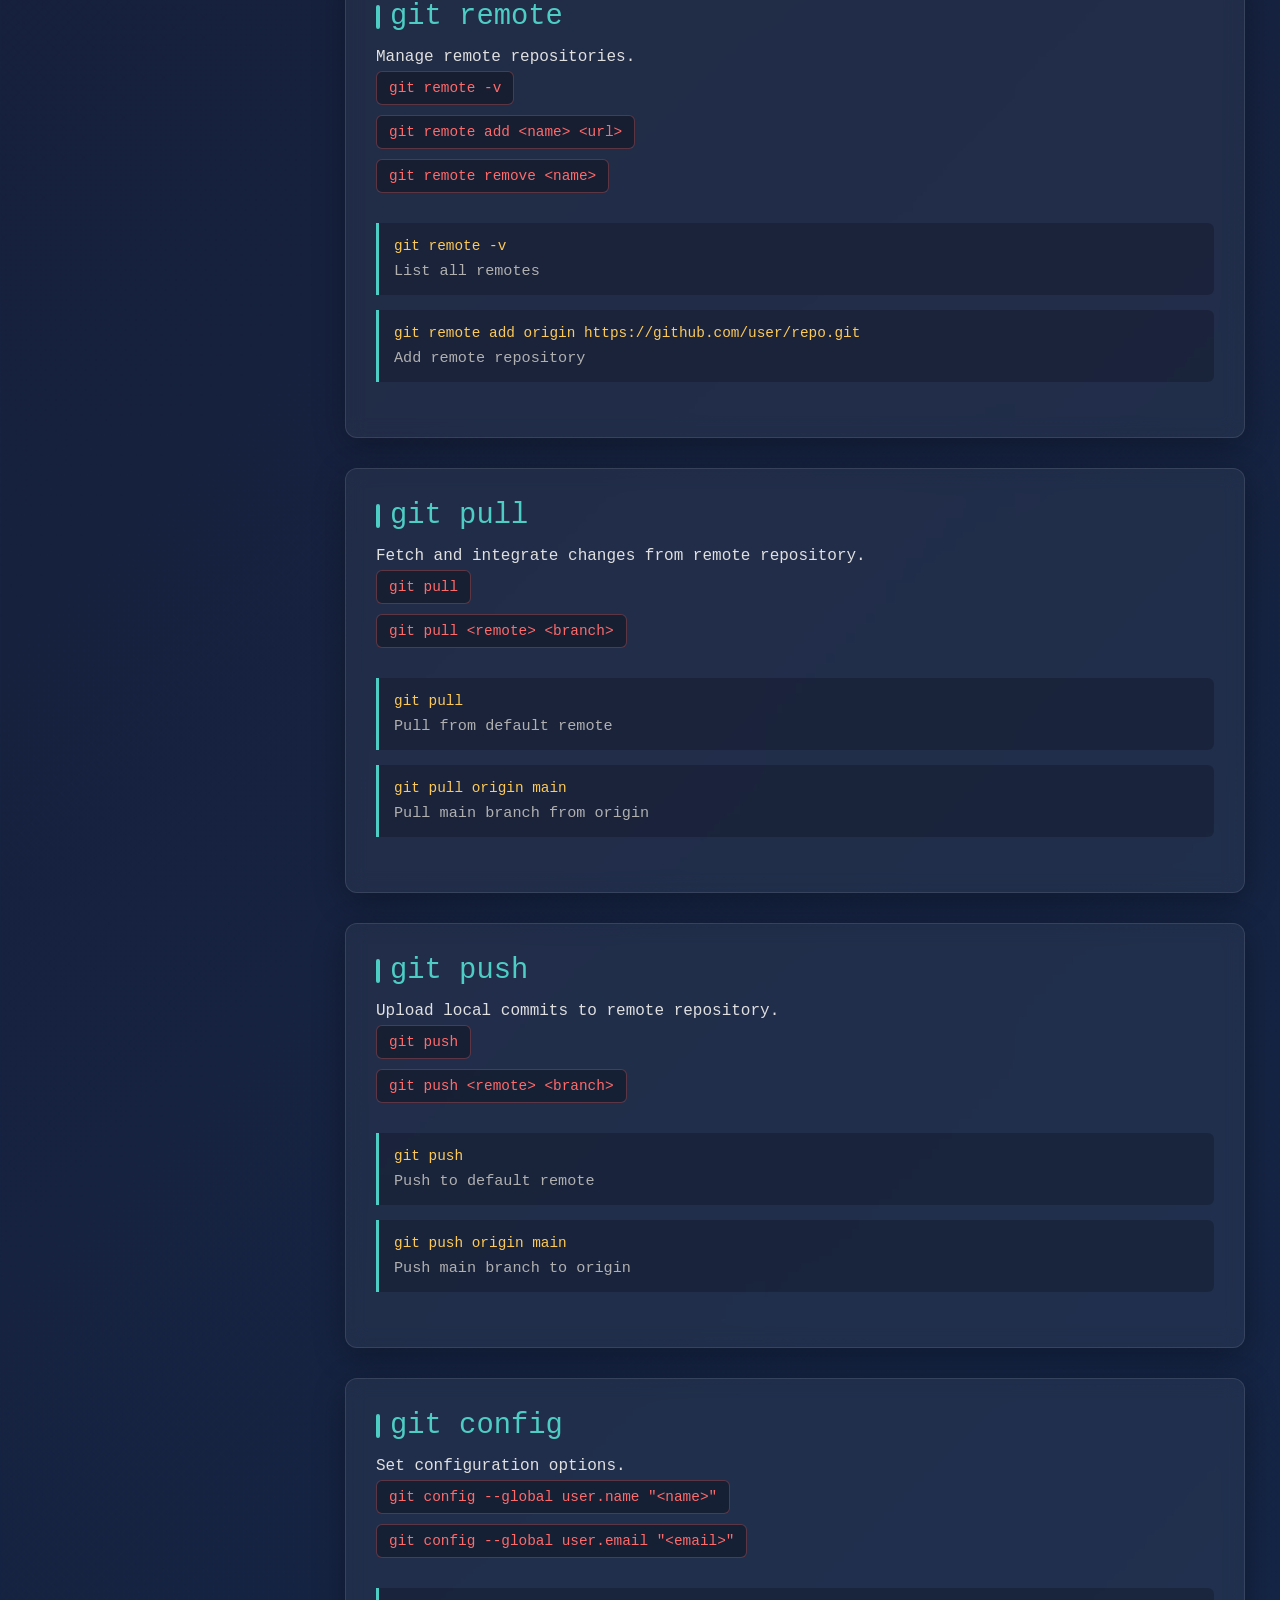
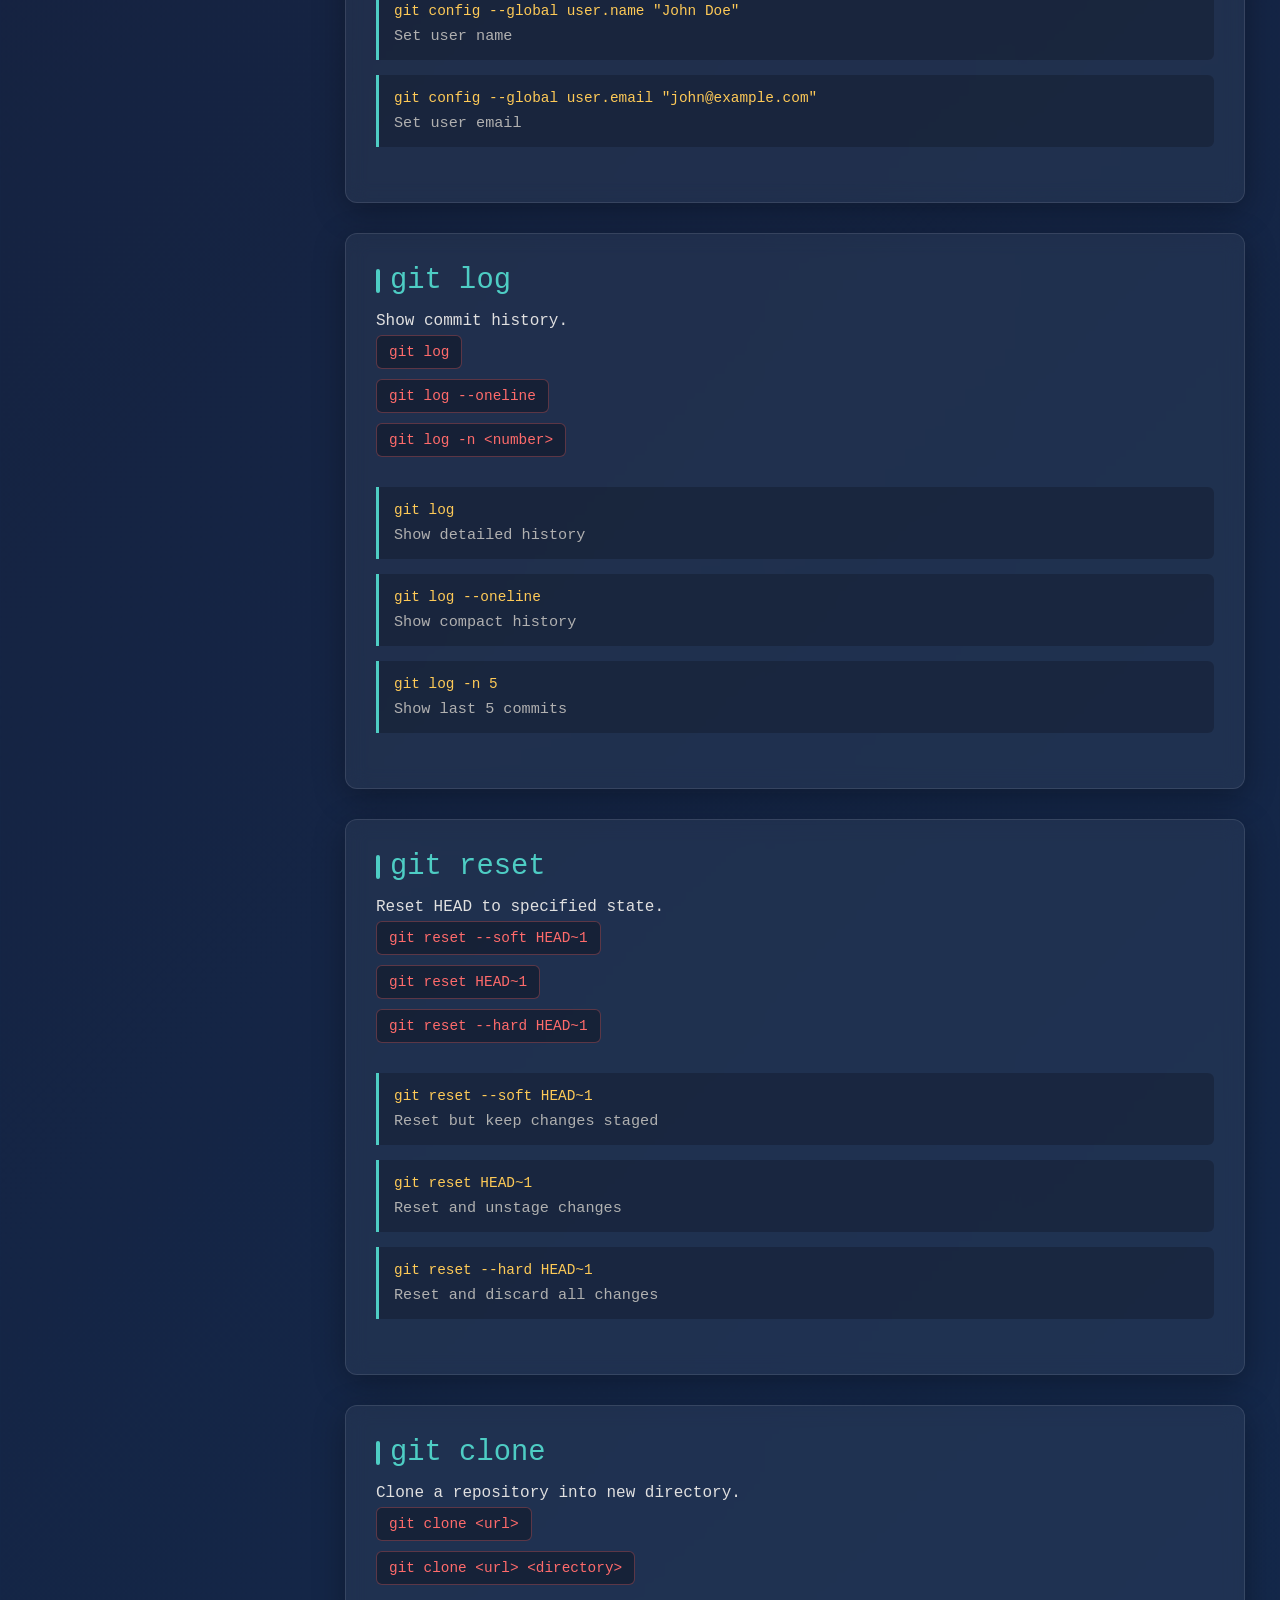
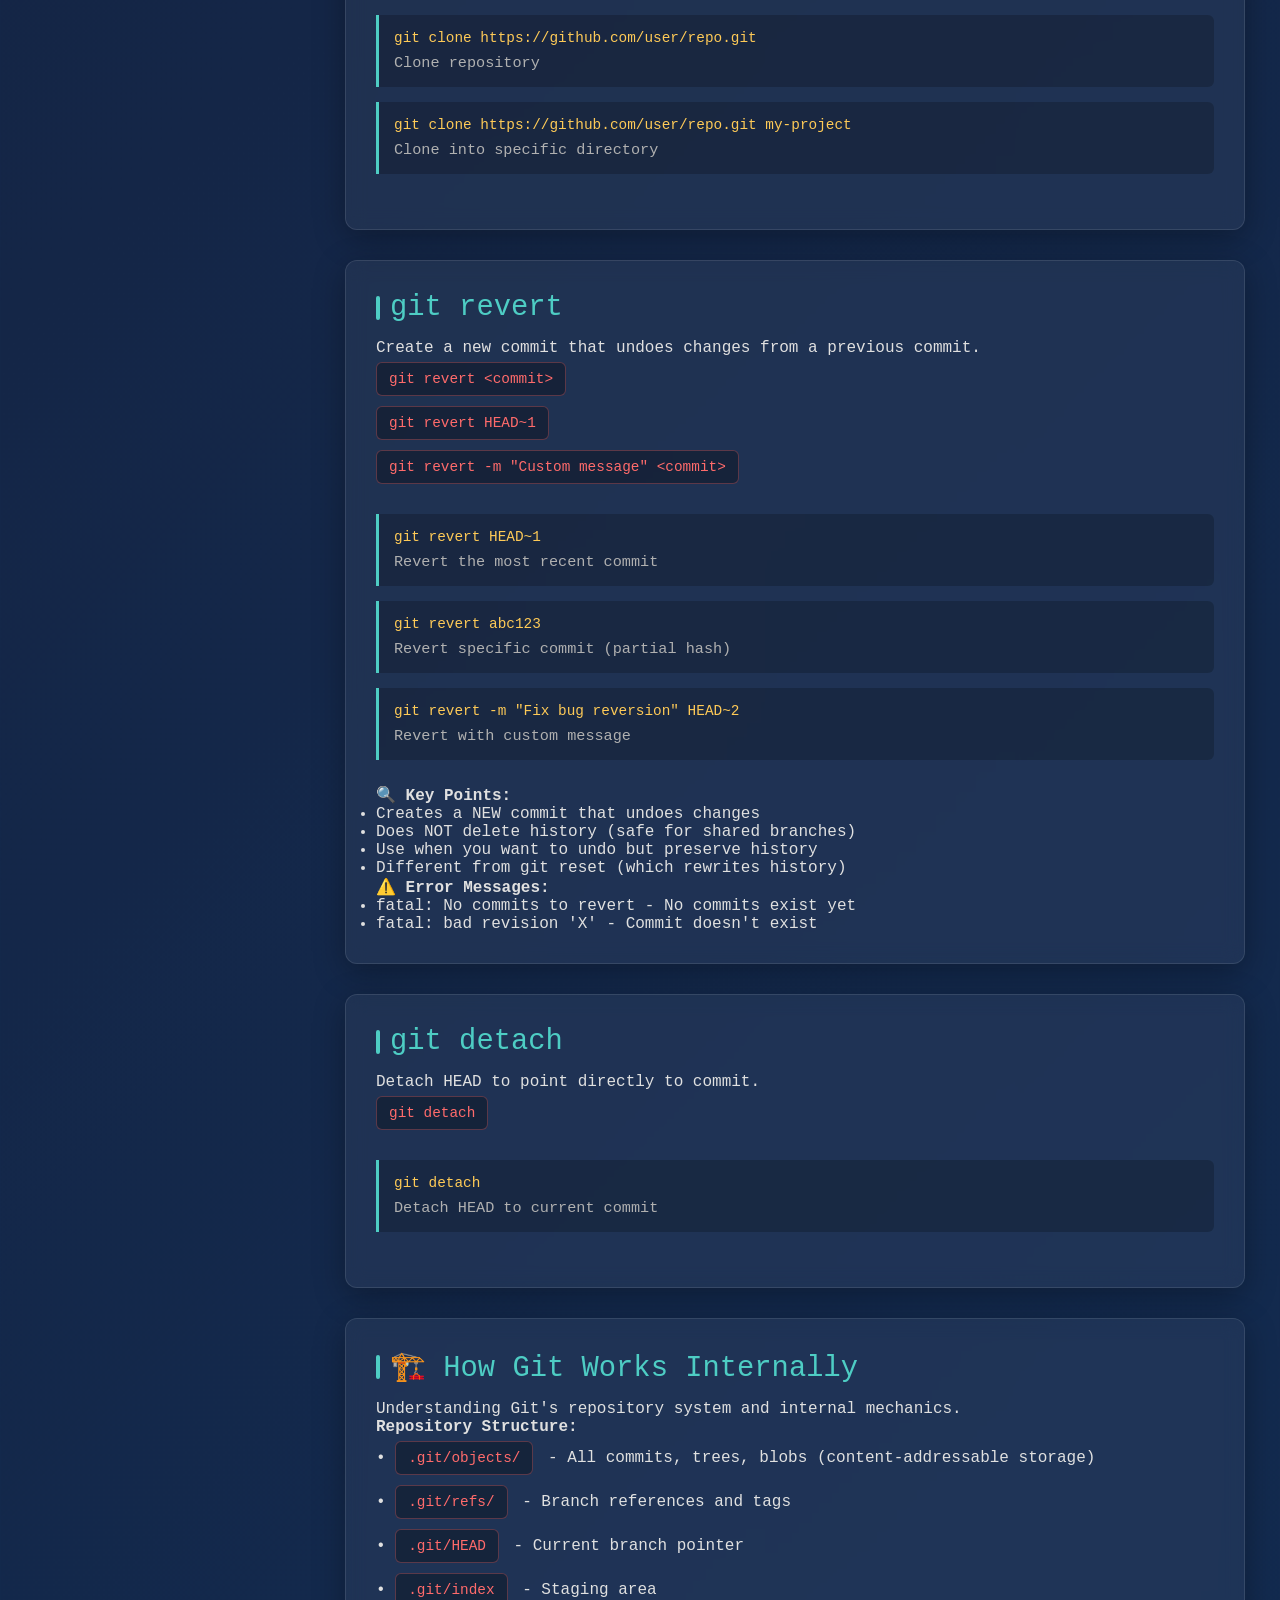
==== commit 4c3462de: "final" ====
--- a/index.html
+++ b/index.html
@@ -2234,6 +2234,10 @@
                     <li class="toc-item">
                         <a href="#theory-basics" class="toc-link">⚡ 2 Mins Theory</a>
                         <span class="toc-desc">Quick Git concepts</span>
+                    </li>
+                    <li class="toc-item">
+                        <a href="#staging-areas" class="toc-link">📁 Storage Areas</a>
+                        <span class="toc-desc">File states & staging</span>
                     </li>
                     <li class="toc-item">
                         <a href="#git-init" class="toc-link">git init</a>
@@ -2288,6 +2292,10 @@
                         <span class="toc-desc">Copy repository</span>
                     </li>
                     <li class="toc-item">
+                        <a href="#git-revert" class="toc-link">git revert</a>
+                        <span class="toc-desc">Revert commits</span>
+                    </li>
+                    <li class="toc-item">
                         <a href="#git-detach" class="toc-link">git detach</a>
                         <span class="toc-desc">Detach HEAD</span>
                     </li>
@@ -2551,6 +2559,180 @@
                 </div>
             </div>
             
+            <!-- Staging Areas and File States -->
+            <div class="command-doc" id="staging-areas">
+                <h3 class="command-title">📁 Git Storage Areas & File States</h3>
+                <p>Understanding where your files live and their states in Git's workflow.</p>
+                
+                <div class="command-syntax">
+                    <strong>🏗️ The Four Storage Areas:</strong><br><br>
+                    
+                    <pre style="background: #1a1a2e; padding: 15px; border-radius: 5px; color: #4ecdc4;">
+┌─────────────────┐    ┌─────────────────┐    ┌─────────────────┐    ┌─────────────────┐
+│   📁 LOCAL      │    │   📤 STAGING    │    │   💾 LOCAL      │    │   🌐 REMOTE     │
+│   DIRECTORY     │───▶│     AREA        │───▶│  REPOSITORY     │───▶│  REPOSITORY     │
+│                 │    │                 │    │                 │    │                 │
+│ • Working files │    │ • Ready to      │    │ • Committed     │    │ • Pushed        │
+│ • Edits in place│    │   commit        │    │   snapshots     │    │   snapshots     │
+│ • Untracked     │    │ • Indexed changes│    │ • Branch history│    │ • Team access   │
+│ • Modified      │    │ • git add       │    │ • git commit    │    │ • git push      │
+└─────────────────┘    └─────────────────┘    └─────────────────┘    └─────────────────┘
+         │                       │                       │                       │
+         ▼                       ▼                       ▼                       ▼
+    Edit files           Stage changes          Save forever           Share with team
+    </pre>
+                </div>
+                
+                <div class="command-examples">
+                    <div class="example">
+                        <strong>📊 File Status Matrix - What git status Shows:</strong><br><br>
+                        
+                        <pre style="background: #1a1a2e; padding: 10px; border-radius: 5px; color: #96ceb4;">
+STATUS CODES (XY Format):
+X = Staged (Index) Status    Y = Working Directory Status
+
+┌─────┬─────┬─────────────────────────────────┐
+│ X   │ Y   │ MEANING                         │
+├─────┼─────┼─────────────────────────────────┤
+│ ' ' │ ' ' │ Unmodified (clean)              │
+│ 'M' │ ' ' │ Modified in staging area        │
+│ 'A' │ ' ' │ Added to staging area           │
+│ 'D' │ ' ' │ Deleted from staging area       │
+│ ' ' │ 'M' │ Modified in working directory   │
+│ ' ' │ 'A' │ Added but not staged            │
+│ ' ' │ 'D' │ Deleted but not staged          │
+│ 'M' │ 'M' │ Modified in both places         │
+│ 'A' │ 'M' │ Added, then modified            │
+│ '??'│ '??'│ Untracked file                  │
+│ '!!'│ '!!'│ Ignored file                    │
+└─────┴─────┴─────────────────────────────────┘
+
+EXAMPLE OUTPUT:
+$ git status
+On branch main
+Changes to be committed:
+  (use "git restore --staged <file>..." to unstage)
+        new file:   app.js
+        modified:   style.css
+
+Changes not staged for commit:
+  (use "git add <file>..." to update what will be committed)
+  (use "git restore <file>..." to discard changes)
+        modified:   README.md
+
+Untracked files:
+  (use "git add <file>..." to include in what will be committed)
+        config.json
+                        </pre>
+                    </div>
+                    
+                    <div class="example">
+                        <strong>🔄 File Lifecycle - From Creation to Repository:</strong><br><br>
+                        
+                        <pre style="background: #1a1a2e; padding: 10px; border-radius: 5px; color: #9c27b0;">
+FILE JOURNEY:
+
+1. UNTRACKED (New file)
+   📁 new.js ──→ git add new.js ──→ 📤 new.js (staged)
+
+2. STAGED (Ready to commit)
+   📤 new.js ──→ git commit -m "Add new.js" ──→ 💾 new.js (committed)
+
+3. COMMITTED (In repository)
+   💾 new.js ──→ [edit file] ──→ 📁 new.js (modified)
+
+4. MODIFIED (Changed after commit)
+   📁 new.js ──→ git add new.js ──→ 📤 new.js (staged again)
+
+5. DELETED (Removed from working directory)
+   📁 new.js ──→ rm new.js ──→ git add new.js ──→ 📤 new.js (deleted)
+
+VISUAL STATUS TRANSITIONS:
+
+UNTRACKED ──(git add)──▶ STAGED ──(git commit)──▶ COMMITTED
+    ▲                                │
+    │                                ▼
+    └──(git restore)─────────── MODIFIED ──(git add)──▶ STAGED
+                        </pre>
+                    </div>
+                    
+                    <div class="example">
+                        <strong>🎯 Common Workflows - Real Scenarios:</strong><br><br>
+                        
+                        <pre style="background: #1a1a2e; padding: 10px; border-radius: 5px; color: #ff9800;">
+SCENARIO 1: New Feature Development
+$ echo "function newFeature() {}" > feature.js
+$ git status
+?? feature.js                    # Untracked
+
+$ git add feature.js
+$ git status
+A  feature.js                    # Staged, ready to commit
+
+$ git commit -m "Add new feature"
+$ git status
+[nothing to commit]             # Clean working directory
+
+
+SCENARIO 2: Quick Fix
+$ vim bug.js                     # Edit existing file
+$ git status
+ M bug.js                       # Modified, not staged
+
+$ git add bug.js
+$ git status
+M  bug.js                       # Modified, staged
+
+$ git commit -m "Fix critical bug"
+$ git status
+[nothing to commit]             # Clean
+
+
+SCENARIO 3: Multiple Changes
+$ vim app.js utils.js           # Edit multiple files
+$ git add app.js                # Stage only one
+$ git status
+ M  app.js                      # Staged modification
+ M  utils.js                    # Unstaged modification
+
+$ git commit -m "Update app.js" # Commit only staged changes
+$ git status
+ M  utils.js                    # Still modified, not committed
+                        </pre>
+                    </div>
+                    
+                    <div class="example">
+                        <strong>⚡ Pro Tips for File Management:</strong><br><br>
+                        
+                        <pre style="background: #1a1a2e; padding: 10px; border-radius: 5px; color: #4caf50;">
+QUICK INSPECTION COMMANDS:
+
+• git status          → See all file states at once
+• git status -s       → Short format (XY codes)
+• git status --porcelain → Script-friendly output
+• git diff            → Show unstaged changes
+• git diff --staged   → Show staged changes
+• git diff HEAD       → Show all changes
+
+SELECTIVE STAGING:
+
+• git add file.js     → Stage specific file
+• git add -p file.js  → Stage parts of file (interactive)
+• git add .           → Stage all changes
+• git add *.js        → Stage by pattern
+• git restore --staged file.js → Unstage file
+
+SAFETY NETS:
+
+• git stash           → Save work temporarily
+• git checkout -- file.js → Discard local changes
+• git reset HEAD file.js → Unstage but keep changes
+• git clean -fd       → Remove untracked files/dirs
+                        </pre>
+                    </div>
+                </div>
+            </div>
+            
             <!-- Git Init -->
             <div class="command-doc" id="git-init">
                 <h3 class="command-title">git init</h3>
@@ -2851,6 +3033,49 @@
                         <code>git clone https://github.com/user/repo.git my-project</code>
                         <p>Clone into specific directory</p>
                     </div>
+                </div>
+            </div>
+
+            <!-- Git Revert -->
+            <div class="command-doc" id="git-revert">
+                <h3 class="command-title">git revert</h3>
+                <p>Create a new commit that undoes changes from a previous commit.</p>
+                
+                <div class="command-syntax">
+                    <code>git revert &lt;commit&gt;</code><br>
+                    <code>git revert HEAD~1</code><br>
+                    <code>git revert -m "Custom message" &lt;commit&gt;</code>
+                </div>
+                
+                <div class="command-examples">
+                    <div class="example">
+                        <code>git revert HEAD~1</code>
+                        <p>Revert the most recent commit</p>
+                    </div>
+                    <div class="example">
+                        <code>git revert abc123</code>
+                        <p>Revert specific commit (partial hash)</p>
+                    </div>
+                    <div class="example">
+                        <code>git revert -m "Fix bug reversion" HEAD~2</code>
+                        <p>Revert with custom message</p>
+                    </div>
+                </div>
+                
+                <div class="command-notes">
+                    <p><strong>🔍 Key Points:</strong></p>
+                    <ul>
+                        <li>Creates a NEW commit that undoes changes</li>
+                        <li>Does NOT delete history (safe for shared branches)</li>
+                        <li>Use when you want to undo but preserve history</li>
+                        <li>Different from git reset (which rewrites history)</li>
+                    </ul>
+                    
+                    <p><strong>⚠️ Error Messages:</strong></p>
+                    <ul>
+                        <li><code>fatal: No commits to revert</code> - No commits exist yet</li>
+                        <li><code>fatal: bad revision 'X'</code> - Commit doesn't exist</li>
+                    </ul>
                 </div>
             </div>
 
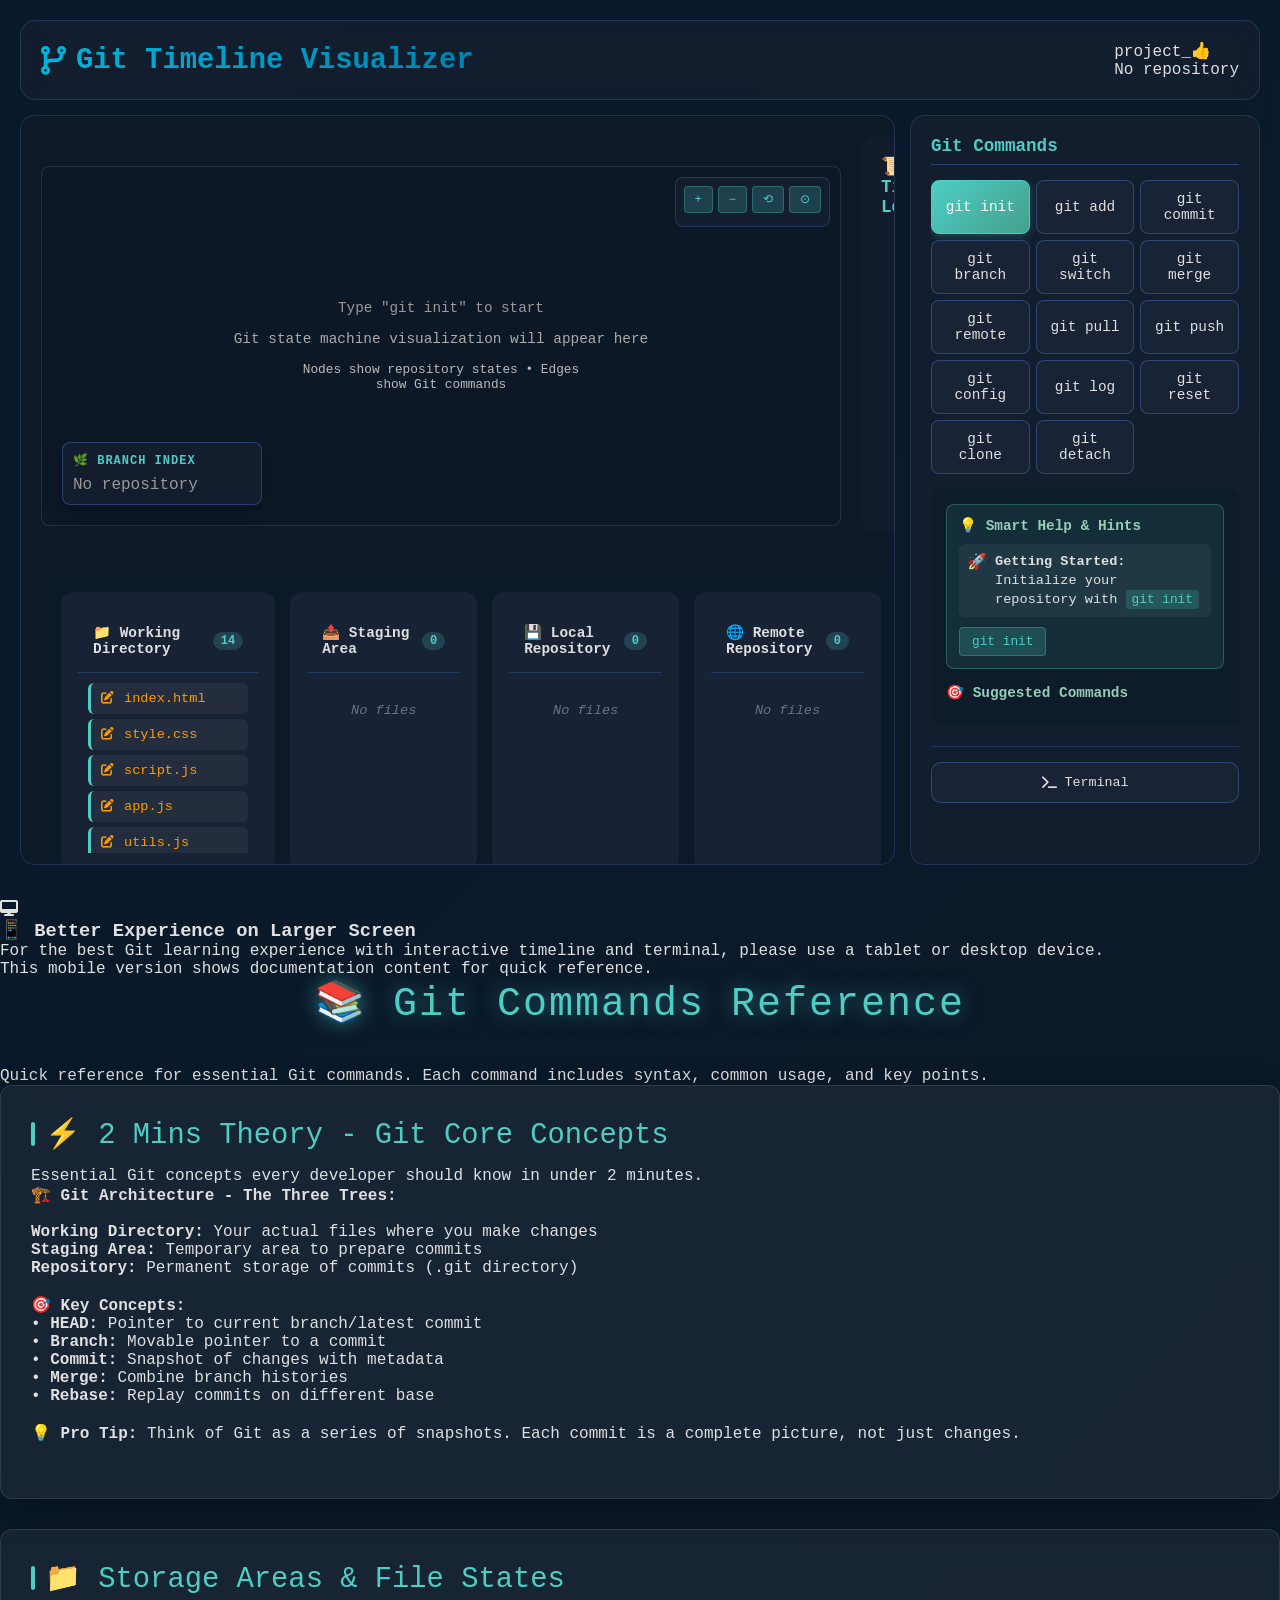
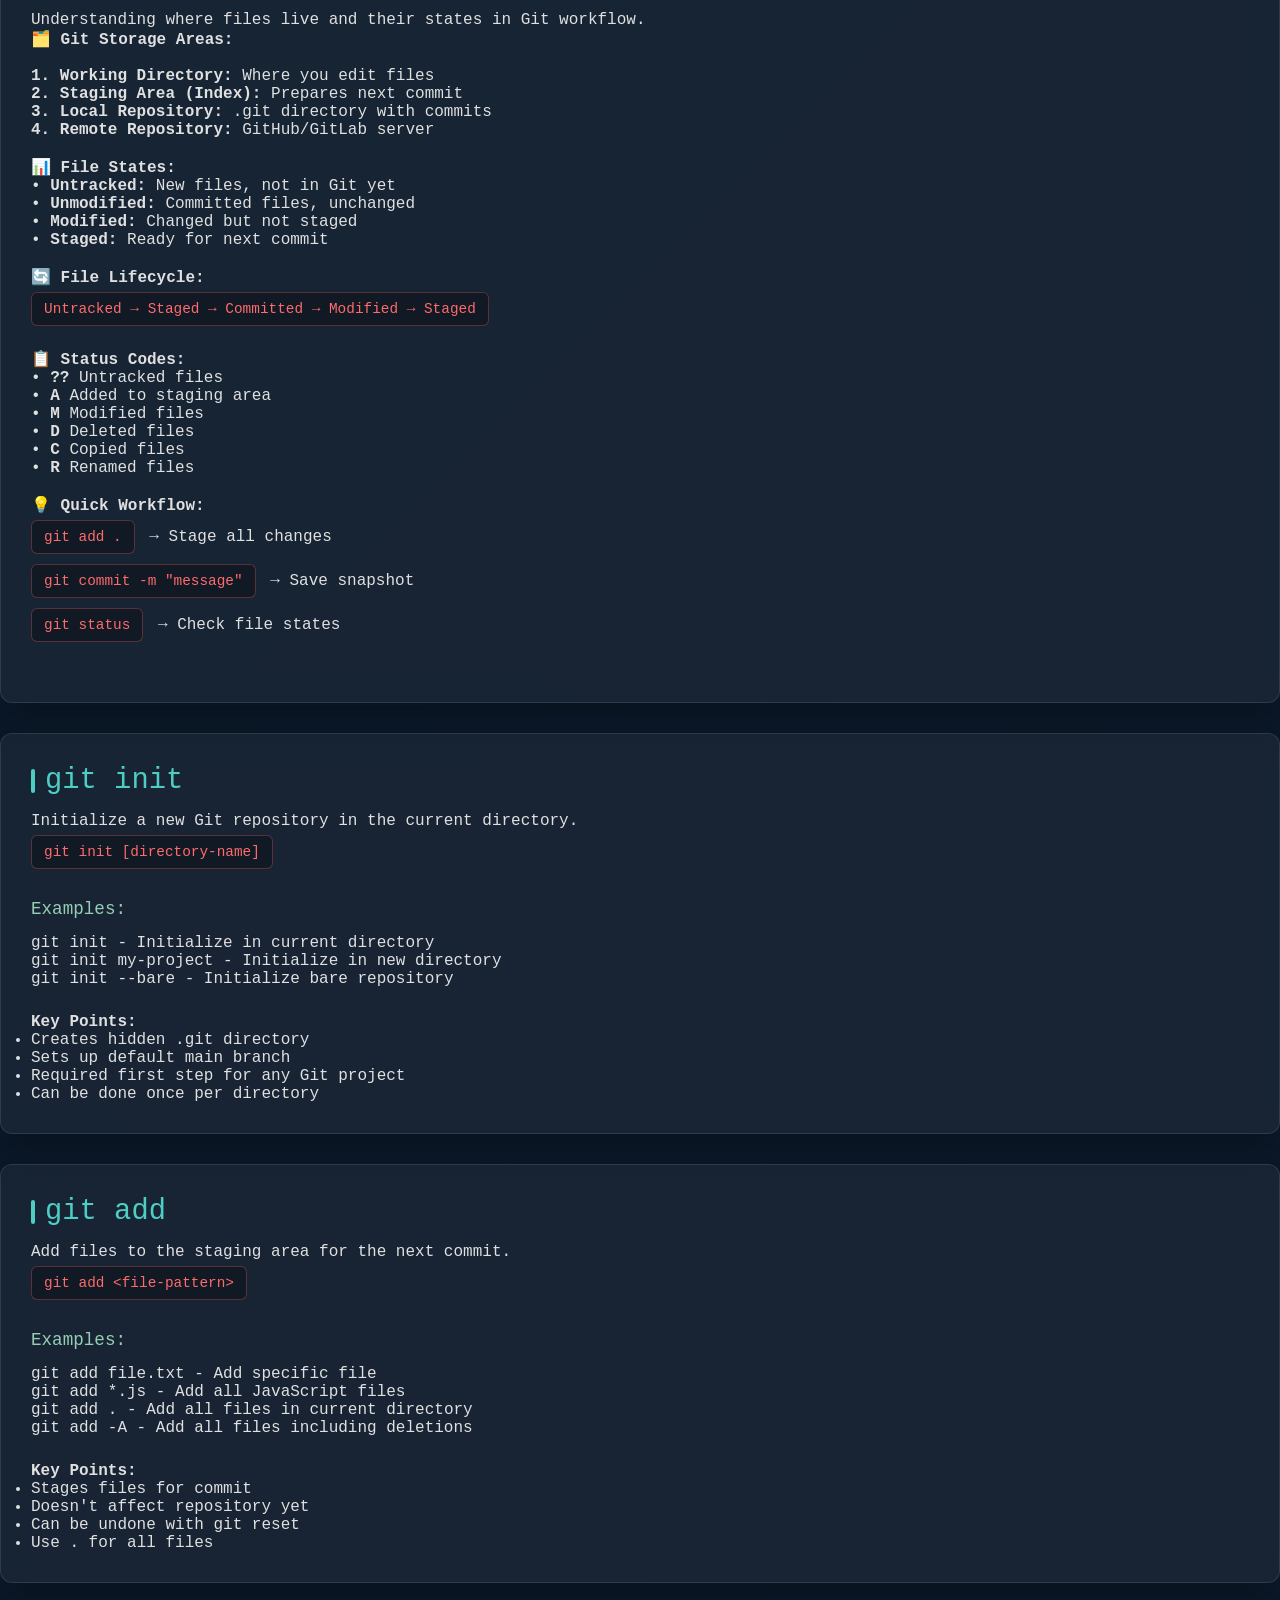
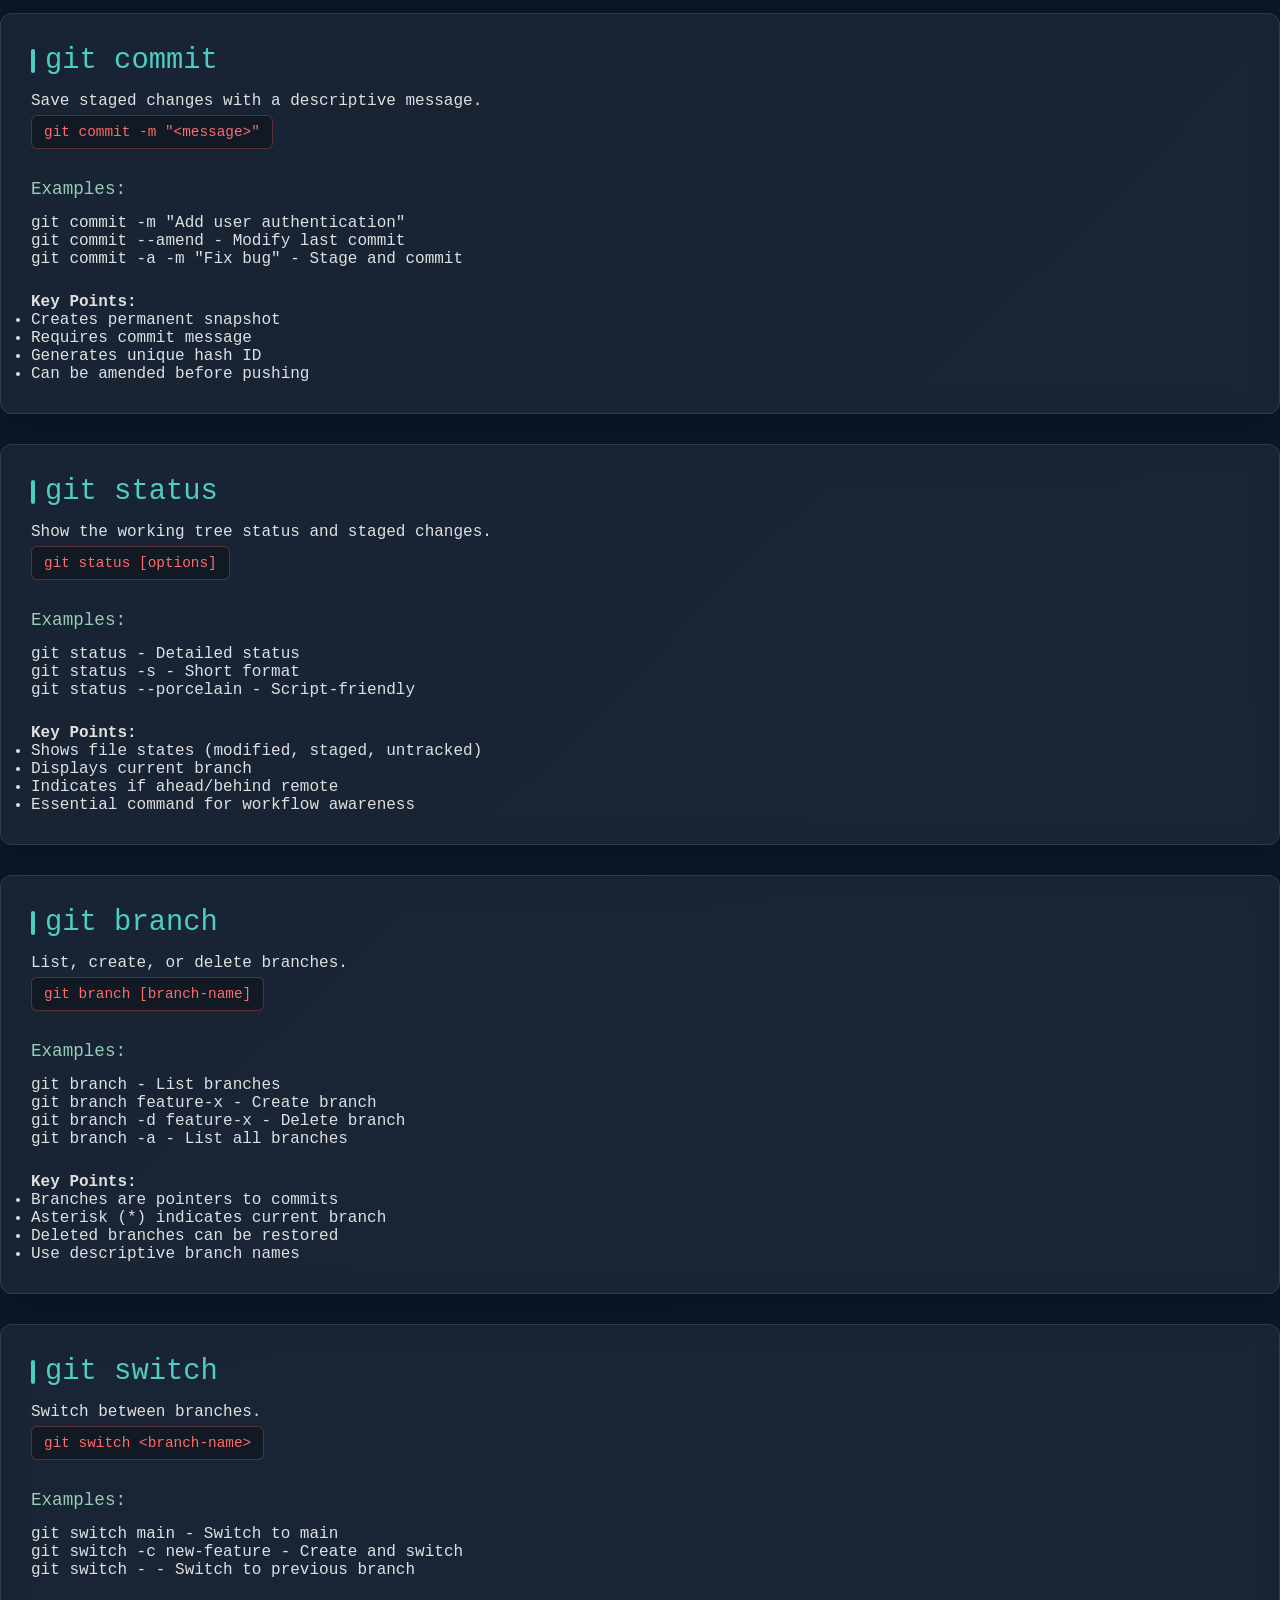
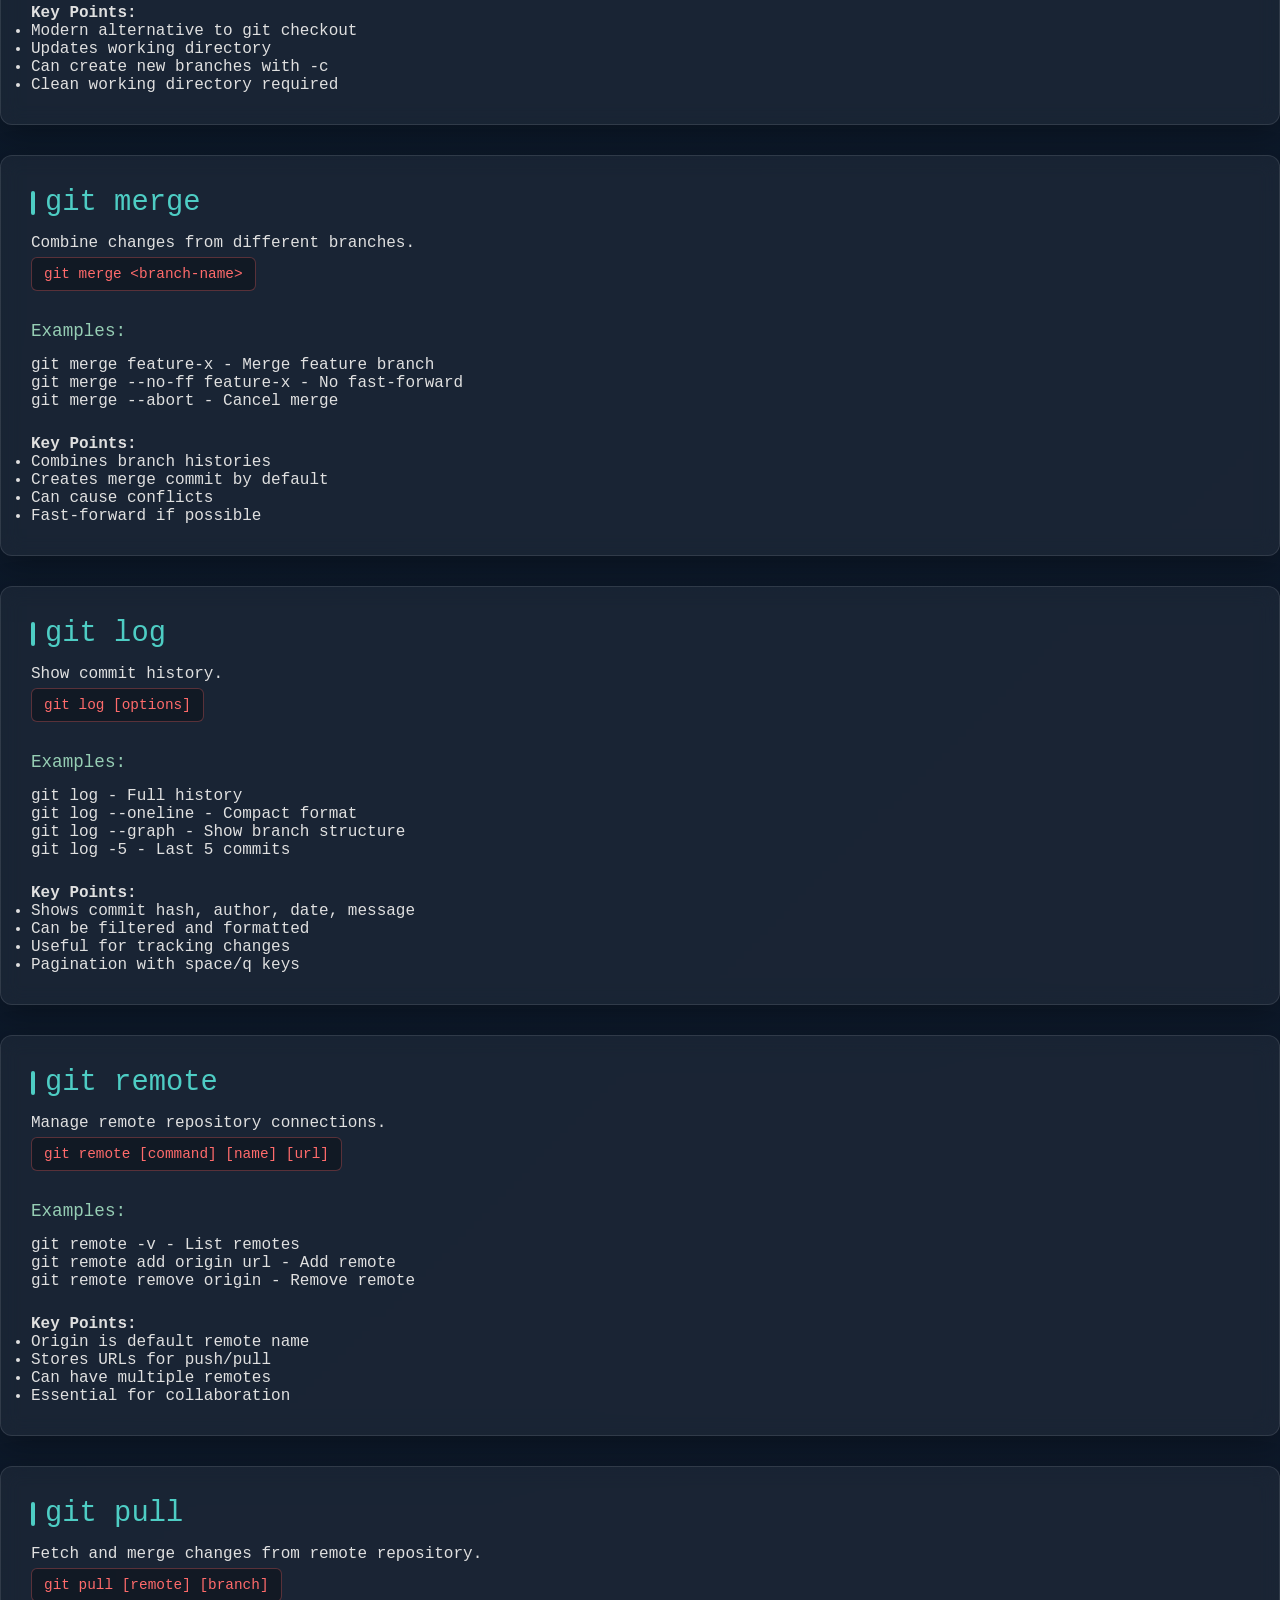
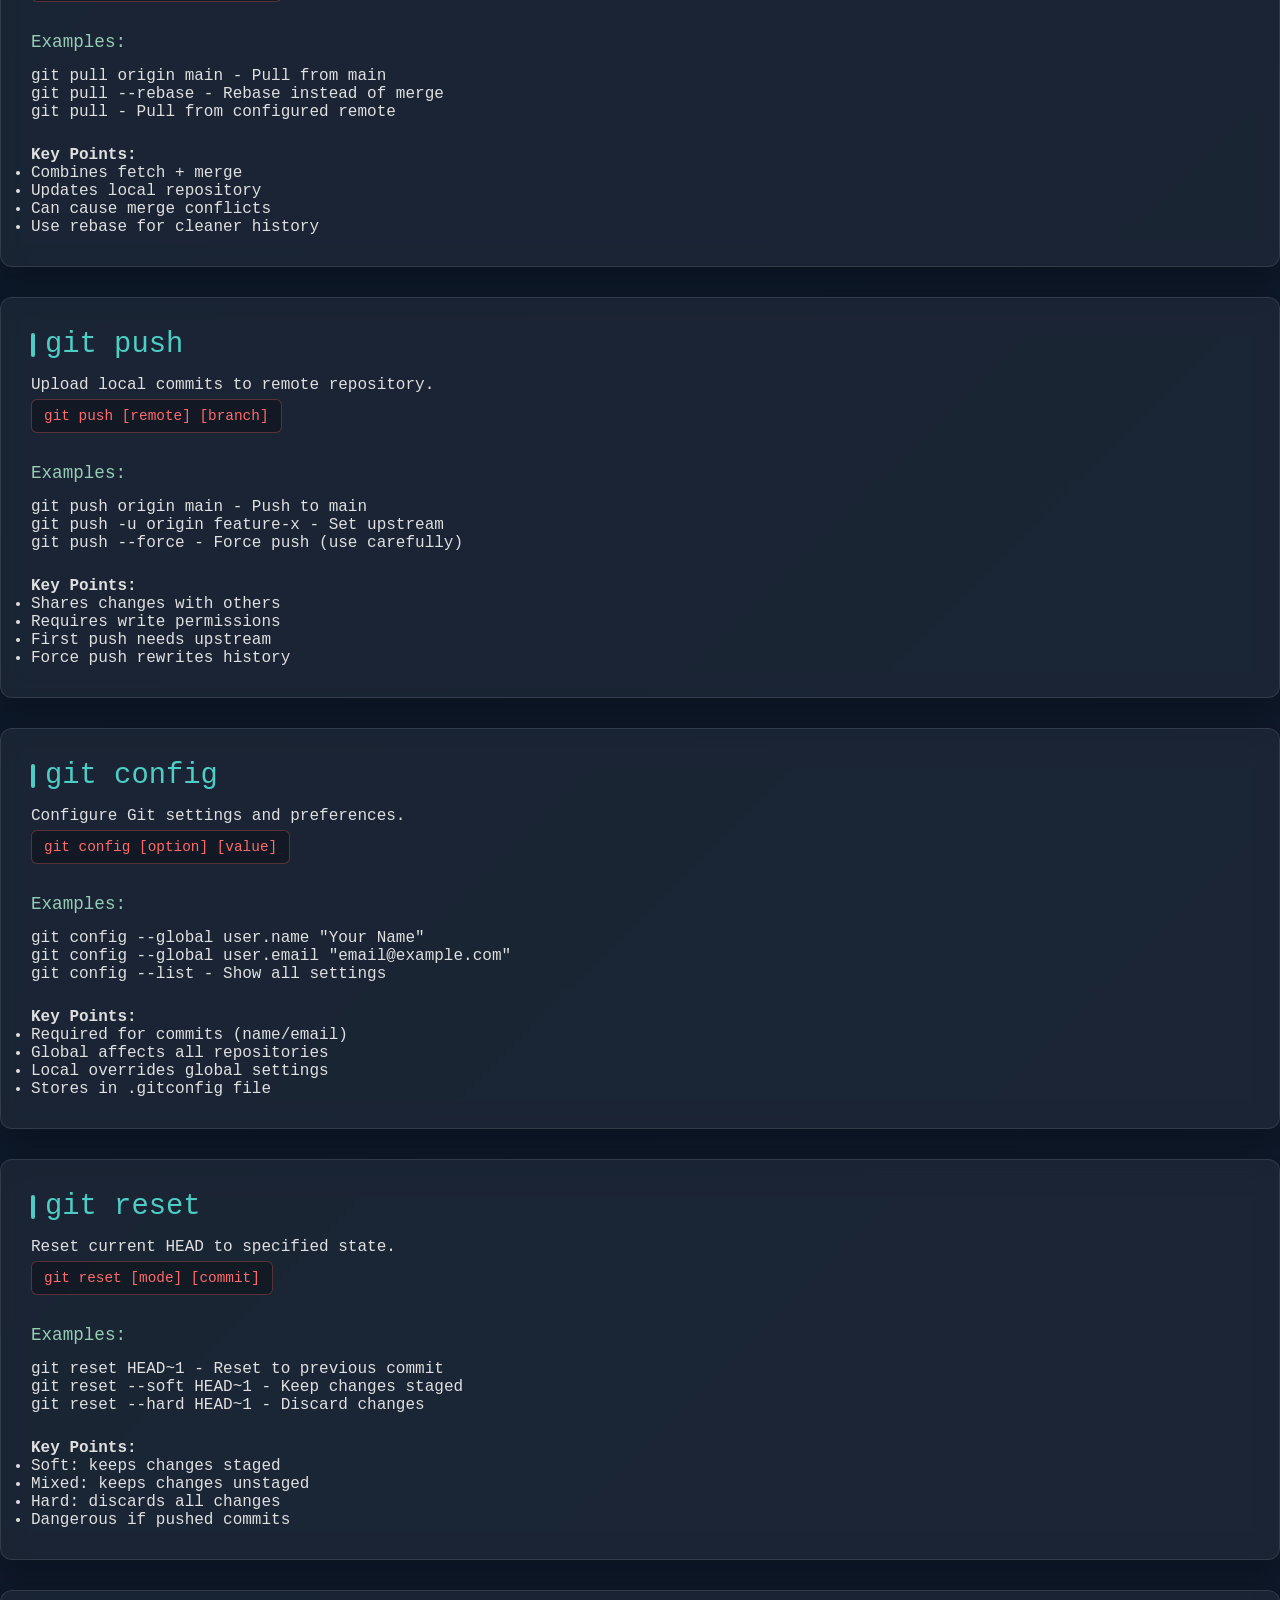
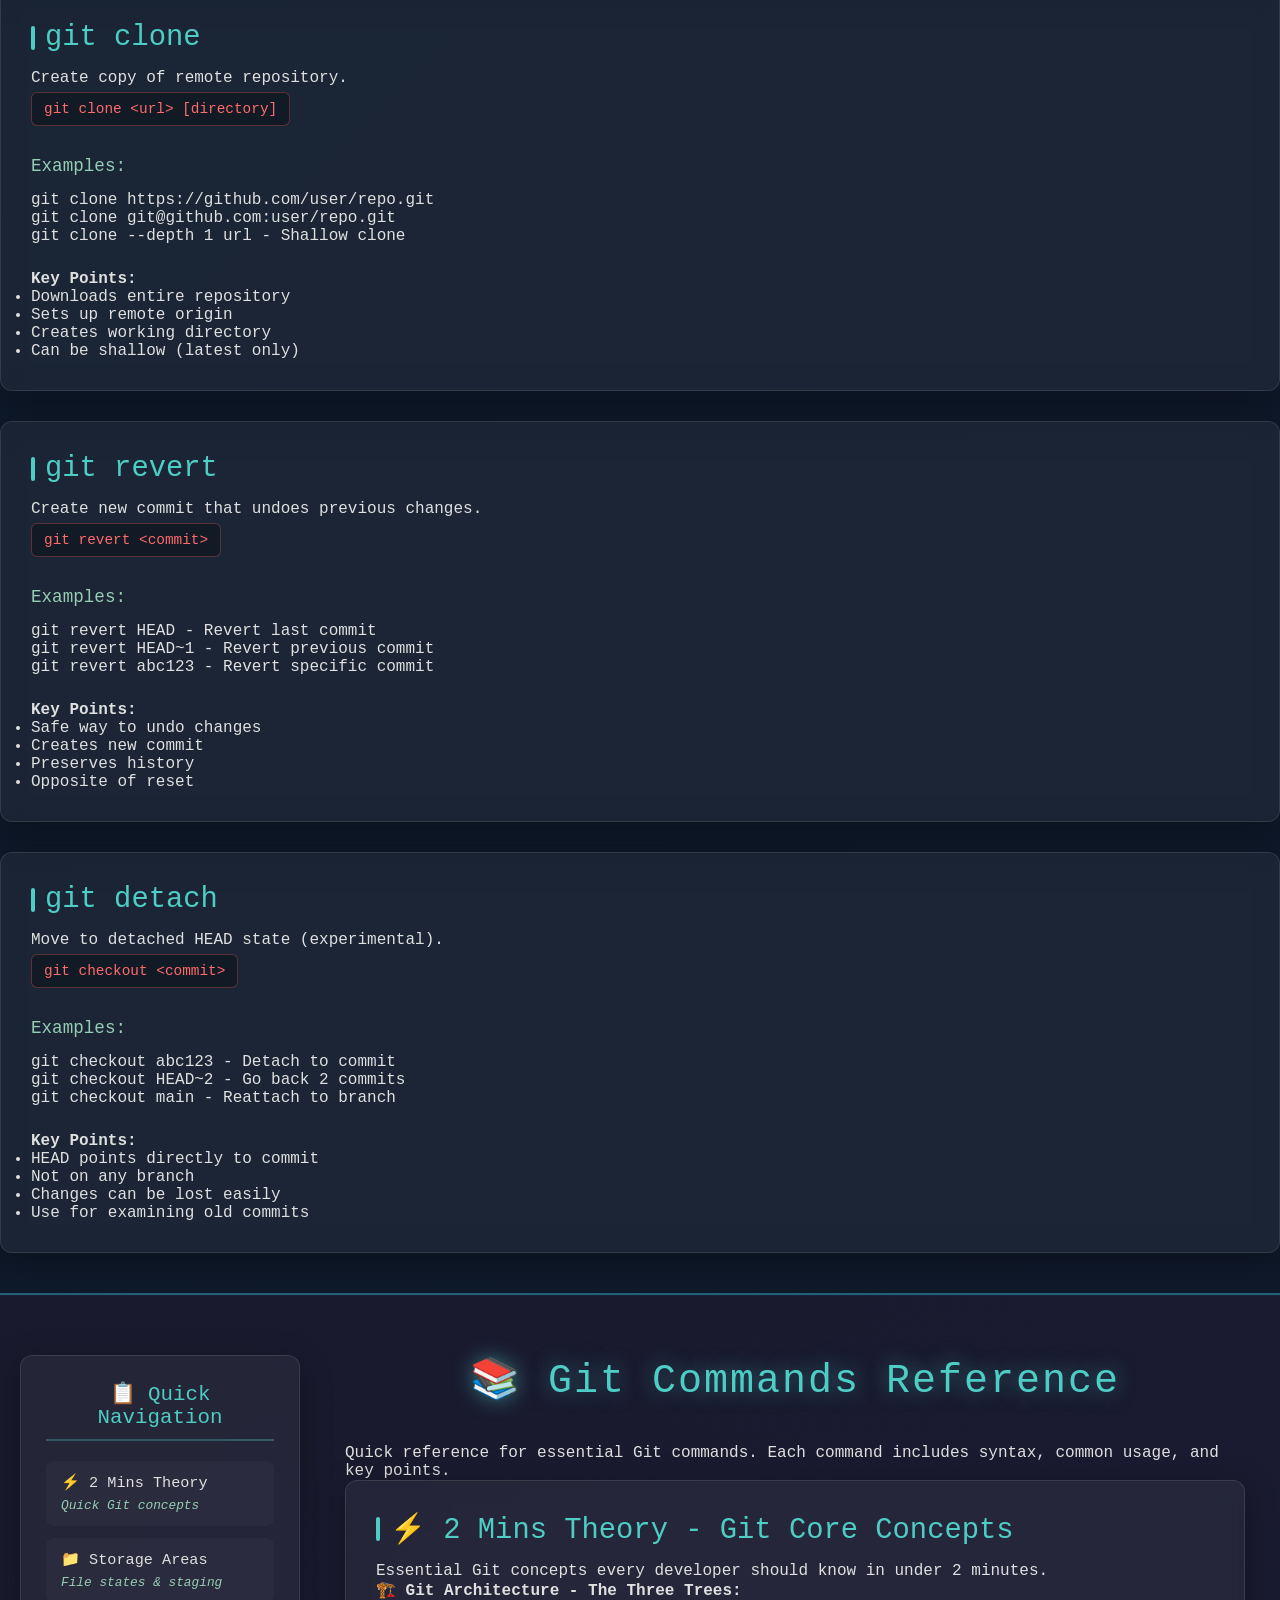
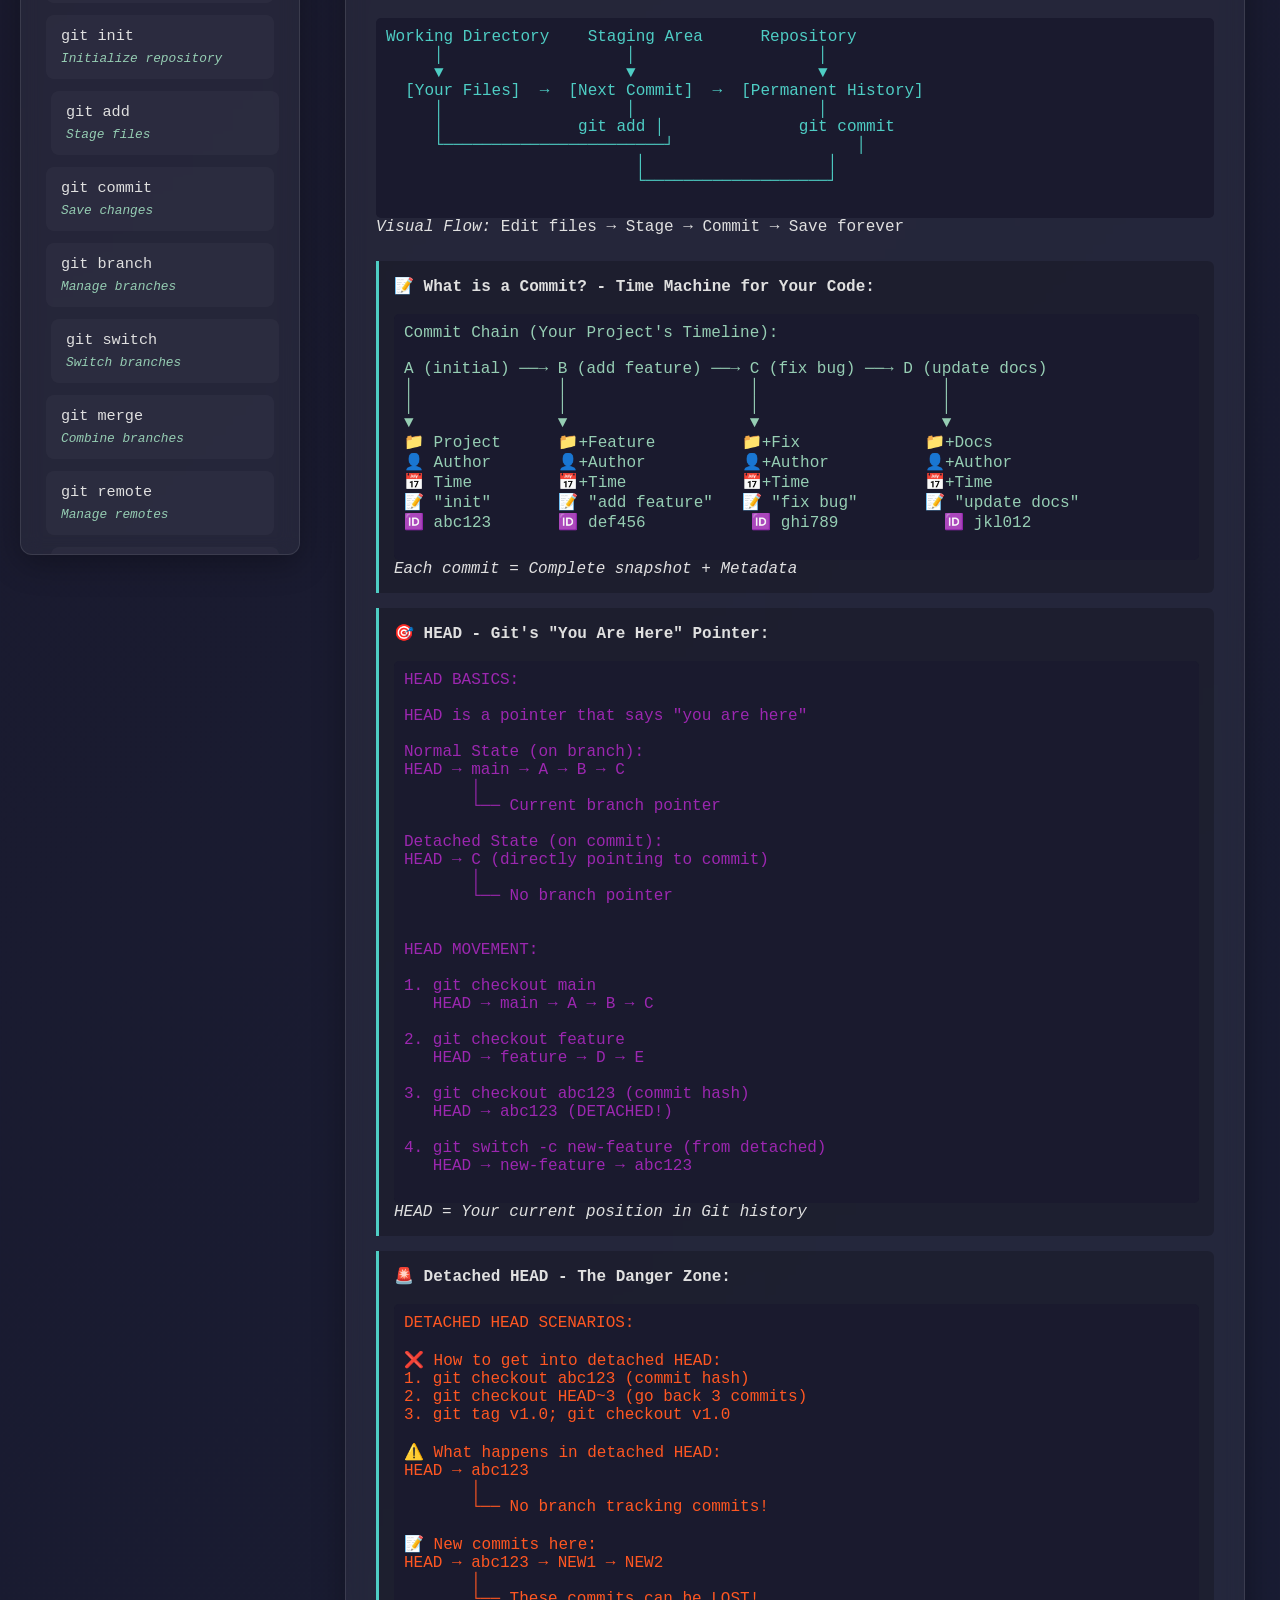
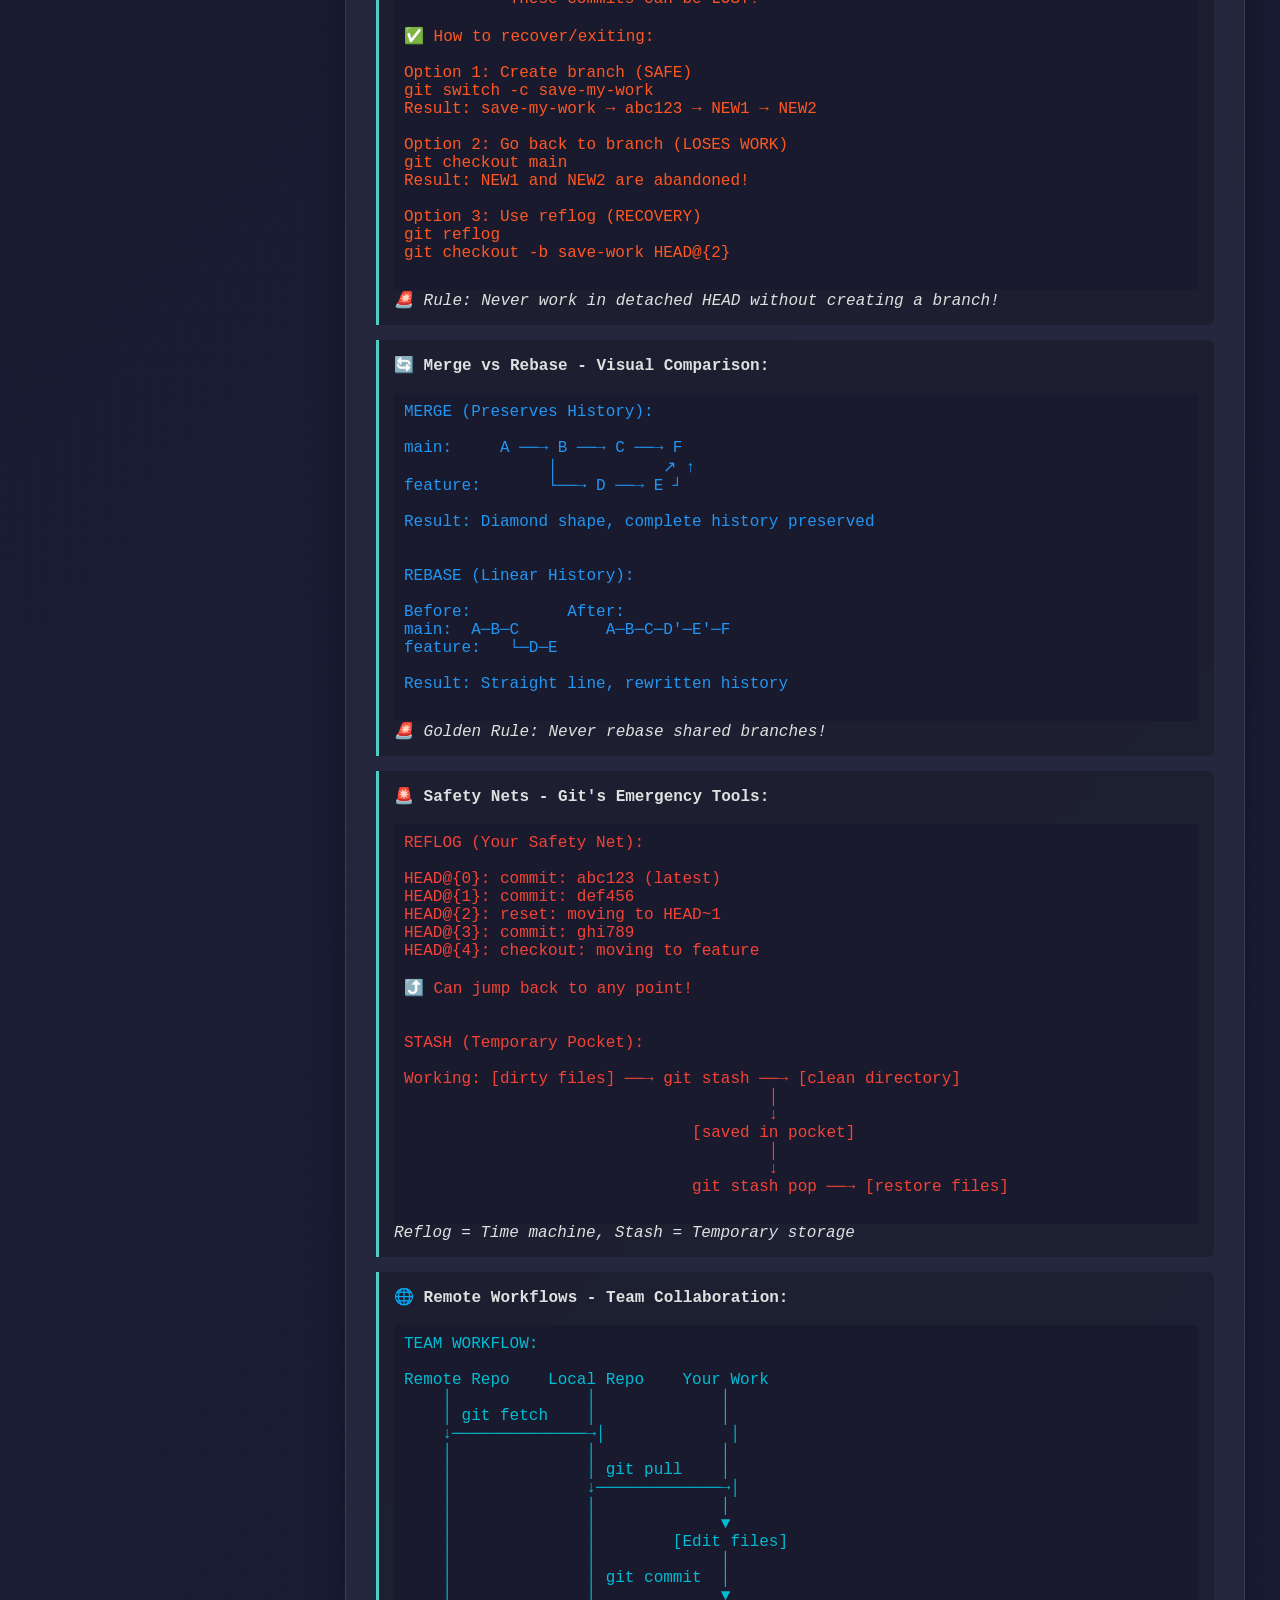
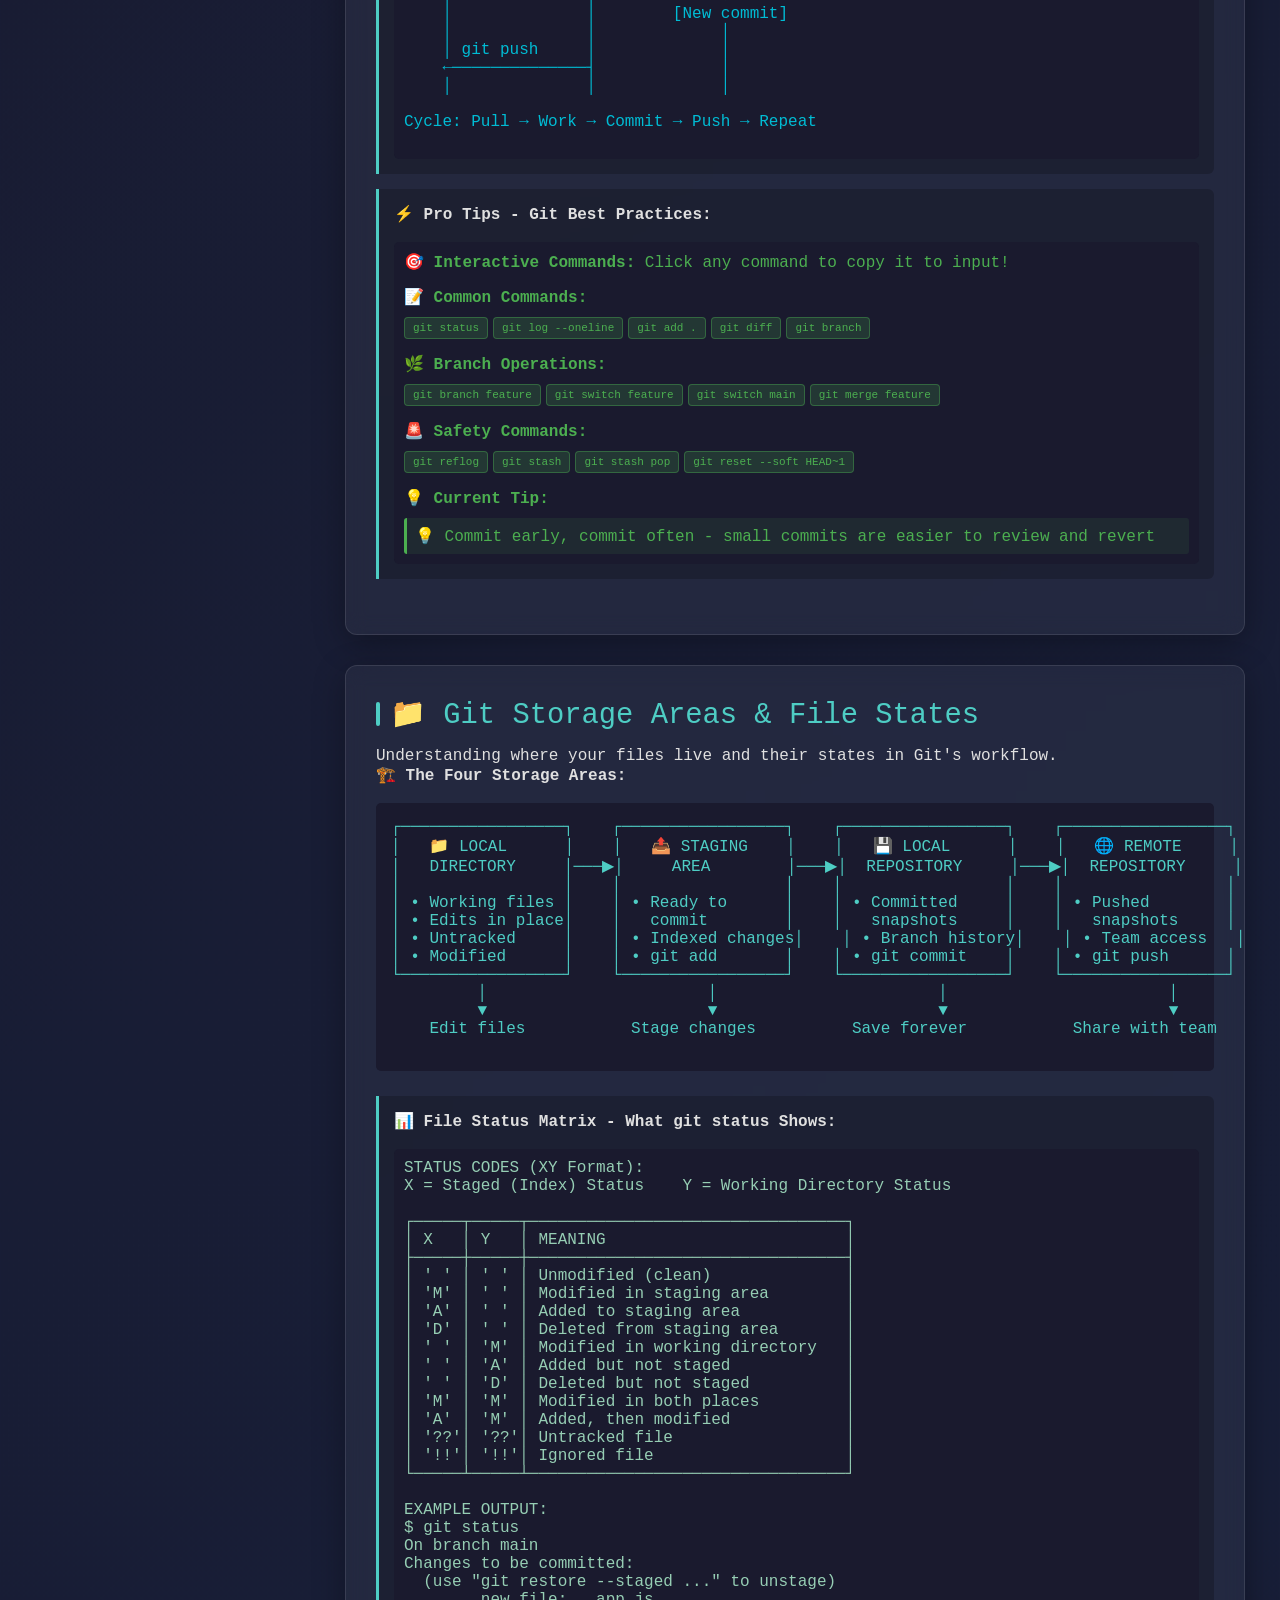
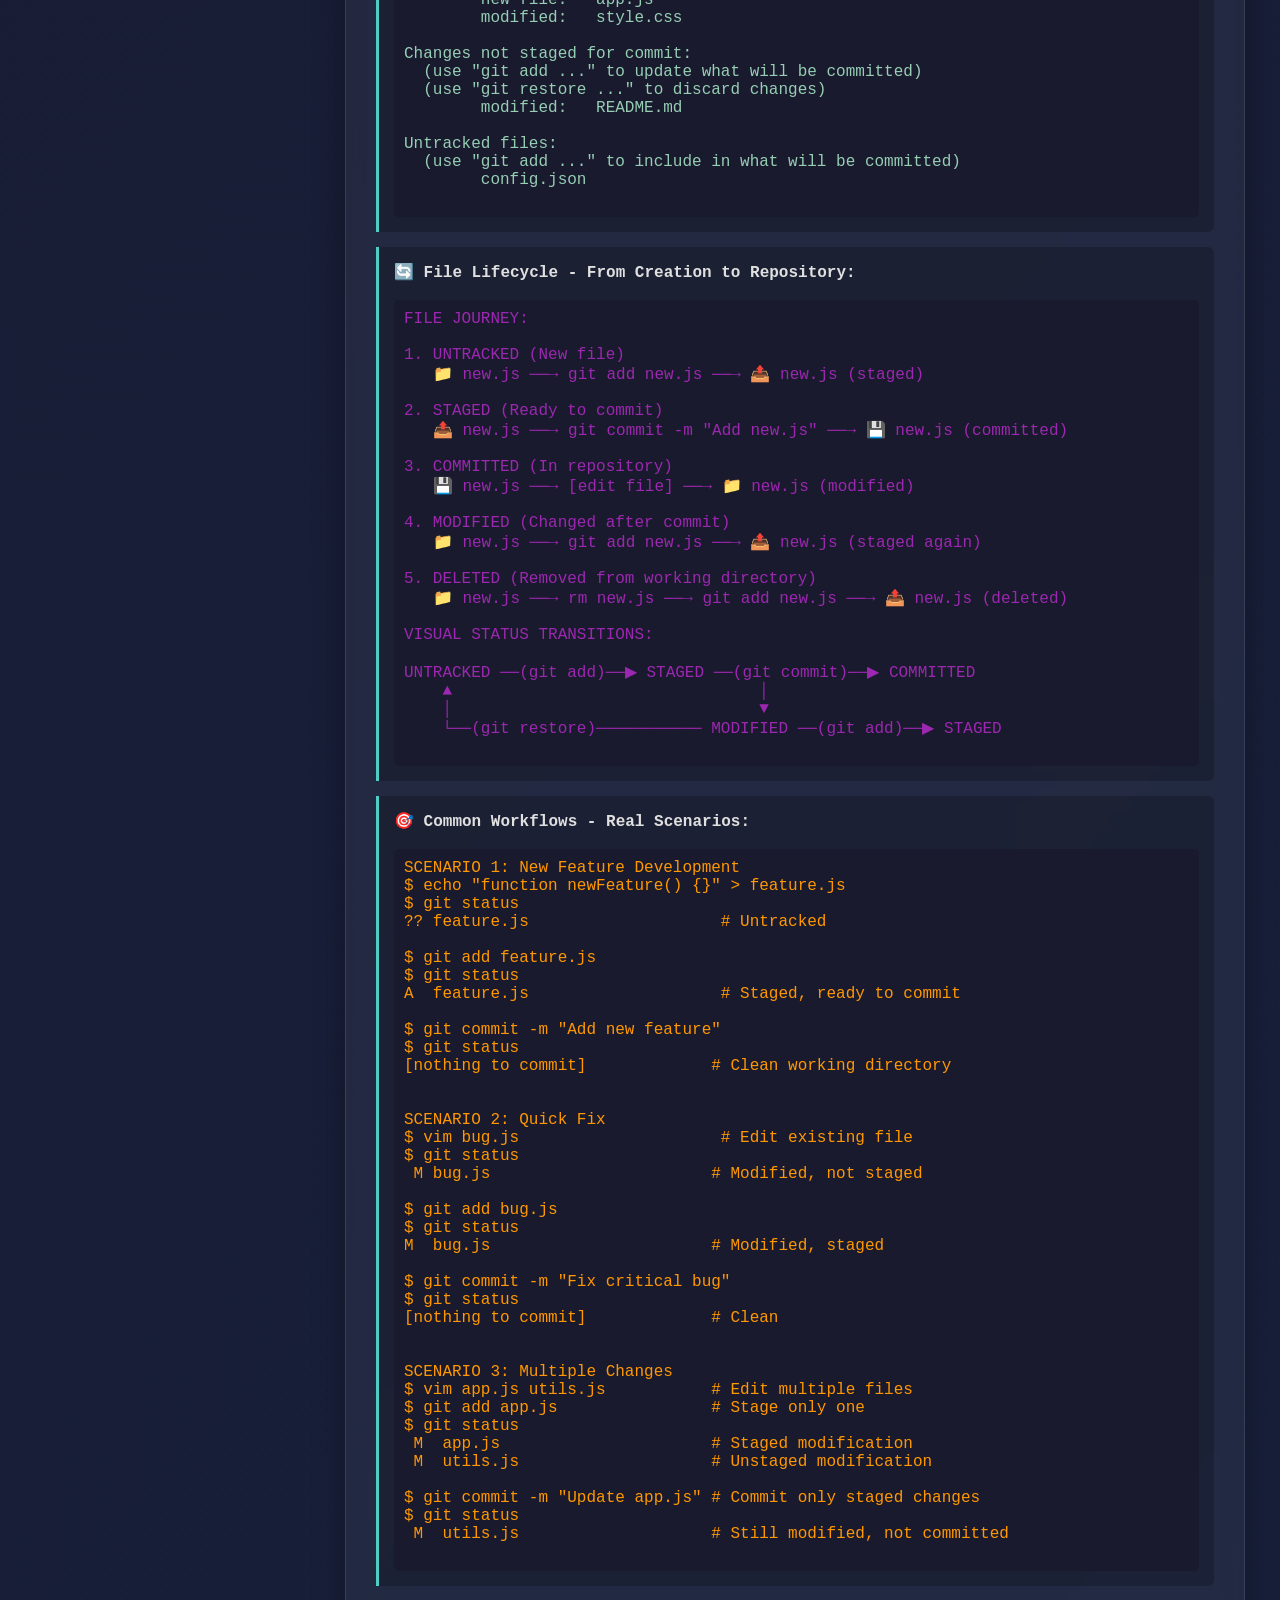
==== commit 2649abba: "fixed_issues" ====
--- a/index.html
+++ b/index.html
@@ -1126,50 +1126,414 @@
         
         /* Responsive Design */
         @media (max-width: 768px) {
+            body {
+                font-size: 14px;
+                display: flex;
+                flex-direction: column;
+                height: 100vh;
+                overflow: hidden;
+            }
+            
+            .container {
+                display: flex;
+                flex-direction: column;
+                height: 100vh;
+                gap: 0;
+                padding: 0;
+                overflow: hidden;
+            }
+            
+            /* Hide original layout elements on mobile */
+            .container > .timeline-area:not(.page),
+            .container > .terminal-section:not(.page),
+            .container > .documentation-section:not(.page),
+            .container > .control-panel,
+            .container > .docs-toc:not(.page),
+            .documentation-section:not(.page-docs .documentation-section),
+            .docs-toc:not(.page-docs .docs-toc),
+            .documentation-container:not(.page-docs .documentation-container),
+            .bottom-nav {
+                display: none !important;
+            }
+            
+            /* Mobile-only message */
+            .mobile-message {
+                display: flex;
+                flex-direction: column;
+                align-items: center;
+                justify-content: center;
+                text-align: center;
+                padding: 40px 20px;
+                background: rgba(20, 30, 48, 0.9);
+                border-radius: 12px;
+                margin: 20px;
+                border: 1px solid rgba(100, 150, 255, 0.2);
+            }
+            
+            .mobile-message i {
+                font-size: 48px;
+                color: #4ecdc4;
+                margin-bottom: 20px;
+            }
+            
+            .mobile-message h3 {
+                color: #4ecdc4;
+                font-size: 1.5rem;
+                margin-bottom: 15px;
+            }
+            
+            .mobile-message p {
+                color: #96ceb4;
+                font-size: 1rem;
+                line-height: 1.5;
+                margin-bottom: 10px;
+            }
+            
+            /* Mobile-only documentation content */
+            .mobile-docs-content {
+                display: block;
+                padding: 20px;
+                overflow-y: auto;
+                flex: 1;
+            }
+            
+            /* Show only docs page on mobile */
+            .page-docs {
+                display: flex !important;
+            }
+            
+            /* Hide all other pages */
+            .page:not(.page-docs) {
+                display: none !important;
+            }
+            
+            /* Page Navigation System - Mobile Only */
+            .page {
+                display: none;
+                flex-direction: column;
+                height: 100vh;
+                overflow: hidden;
+                padding-bottom: 60px; /* Space for fixed navbar */
+            }
+            
+            .page.active {
+                display: flex;
+            }
+            
+            /* Instagram-style Top App Bar with Navigation */
+            .header {
+                padding: 15px 20px;
+                flex-direction: row;
+                justify-content: space-between;
+                align-items: center;
+                background: rgba(20, 30, 48, 0.95);
+                border-bottom: 1px solid rgba(100, 150, 255, 0.2);
+                position: sticky;
+                top: 0;
+                z-index: 100;
+            }
+            
+            .header h1 {
+                font-size: 1.2rem;
+                text-align: center;
+                flex: 1;
+            }
+            
+            /* Bottom Navigation Bar - Mobile Only */
+            .bottom-nav {
+                display: flex;
+                justify-content: space-around;
+                align-items: center;
+                padding: 10px 0;
+                background: rgba(20, 30, 48, 0.95);
+                border-top: 1px solid rgba(100, 150, 255, 0.2);
+                position: fixed;
+                bottom: 0;
+                left: 0;
+                right: 0;
+                z-index: 1000;
+                backdrop-filter: blur(10px);
+            }
+            
+            .nav-item {
+                display: flex;
+                flex-direction: column;
+                align-items: center;
+                padding: 8px 16px;
+                cursor: pointer;
+                transition: all 0.3s ease;
+                border-radius: 8px;
+                color: #96ceb4;
+                font-size: 12px;
+            }
+            
+            .nav-item:hover {
+                background: rgba(78, 205, 196, 0.1);
+                color: #4ecdc4;
+            }
+            
+            .nav-item.active {
+                color: #4ecdc4;
+                background: rgba(78, 205, 196, 0.2);
+            }
+            
+            .nav-item i {
+                font-size: 20px;
+                margin-bottom: 4px;
+            }
+            
+            /* Page 1: Timeline - Mobile Only */
+            .page-timeline .timeline-area {
+                display: flex;
+                flex-direction: column;
+                padding: 0;
+                gap: 0;
+                background: rgba(15, 25, 40, 0.8);
+                flex: 1;
+                overflow: hidden;
+            }
+            
+            .page-timeline .timeline-container {
+                height: calc(100vh - 140px);
+                margin: 0;
+                position: relative;
+                background: rgba(15, 25, 40, 0.3);
+                overflow-y: auto;
+            }
+            
+            .page-timeline .timeline-container svg {
+                height: auto;
+                min-height: calc(100vh - 140px);
+                width: 100% !important;
+            }
+            
+            /* Hide log container on mobile for cleaner feed */
+            .page-timeline .timeline-log-container {
+                display: none;
+            }
+            
+            /* Page 2: Terminal - Mobile Only */
+            .page-terminal {
+                flex-direction: column;
+            }
+            
+            .page-terminal .terminal-section {
+                flex: 1;
+                display: flex;
+                flex-direction: column;
+                background: rgba(20, 30, 48, 0.9);
+                padding: 20px;
+            }
+            
+            .page-terminal .terminal-container {
+                flex: 1;
+                display: flex;
+                flex-direction: column;
+            }
+            
+            .page-terminal .terminal-output {
+                height: calc(100vh - 200px);
+                font-size: 12px;
+                background: rgba(10, 20, 30, 0.8);
+                border-radius: 8px;
+                margin-bottom: 15px;
+            }
+            
+            .page-terminal .command-input-container {
+                padding: 0;
+                background: transparent;
+                border: none;
+            }
+            
+            .page-terminal .command-input {
+                font-size: 14px;
+                padding: 12px 16px;
+                border-radius: 20px;
+                background: rgba(255, 255, 255, 0.1);
+                border: 1px solid rgba(100, 150, 255, 0.2);
+            }
+            
+            /* Page 3: Commands - Mobile Only */
+            .page-commands {
+                flex-direction: column;
+            }
+            
+            .page-commands .command-doc {
+                padding: 20px;
+                margin: 10px;
+                background: rgba(255, 255, 255, 0.05);
+                border-radius: 12px;
+                border: 1px solid rgba(100, 150, 255, 0.1);
+            }
+            
+            .page-commands .documentation-container {
+                overflow-y: auto;
+                flex: 1;
+                padding: 20px;
+            }
+            
+            /* Page 4: Log - Mobile Only */
+            .page-log {
+                flex-direction: column;
+            }
+            
+            .page-log .timeline-log-container {
+                flex: 1;
+                padding: 20px;
+                background: rgba(15, 25, 40, 0.8);
+                overflow-y: auto;
+            }
+            
+            /* Page 5: Documentation - Mobile Only */
+            .page-docs {
+                flex-direction: column;
+            }
+            
+            .page-docs .documentation-section {
+                flex: 1;
+                overflow-y: auto;
+                padding: 20px;
+            }
+            
+            .page-docs .docs-toc {
+                display: none;
+            }
+            
+            /* Hide welcome message for cleaner mobile */
+            .welcome-message {
+                display: none;
+            }
+            
+            /* Mobile-specific animations */
+            .timeline-container {
+                -webkit-overflow-scrolling: touch;
+            }
+            
+            /* Better touch targets */
+            .suggestion-item:hover {
+                padding: 8px 12px;
+            }
+            
+            /* Command suggestions for terminal page */
+            .command-suggestions {
+                font-size: 12px;
+                max-height: 120px;
+                position: absolute;
+                bottom: 60px;
+                left: 20px;
+                right: 20px;
+                background: rgba(20, 30, 48, 0.95);
+                border-radius: 8px;
+                border: 1px solid rgba(100, 150, 255, 0.2);
+            }
+            
+            .suggestion-item {
+                padding: 6px 10px;
+            }
+        }
+        
+        @media (max-width: 480px) {
+            .header {
+                padding: 12px 15px;
+            }
+            
+            .header h1 {
+                font-size: 1.1rem;
+            }
+            
+            .timeline-area {
+                padding: 0;
+                gap: 0;
+                height: 60vh;
+            }
+            
+            .timeline-container {
+                height: 60vh;
+                position: relative;
+            }
+            
+            .timeline-container svg {
+                height: auto;
+                min-height: 60vh;
+                width: 100% !important;
+            }
+            
+            .terminal-output {
+                height: 30vh;
+                font-size: 11px;
+            }
+            
+            .command-input {
+                font-size: 13px;
+                padding: 6px 10px;
+            }
+            
+            .commit-node {
+                width: 35px;
+                height: 35px;
+                font-size: 9px;
+            }
+            
+            .node-label {
+                font-size: 8px;
+            }
+            
+            /* Extra small mobile documentation styles */
             .documentation-section {
-                padding: 40px 15px;
+                padding: 30px 10px;
             }
             
             .documentation-title {
-                font-size: 2rem;
+                font-size: 1.8rem;
             }
             
             .command-doc {
-                padding: 20px;
-            }
-            
-            .workflow-diagram {
-                flex-direction: column;
-                gap: 15px;
-            }
-            
-            .branch-diagram {
-                flex-direction: column;
-                gap: 15px;
-            }
-            
-            .remote-diagram {
-                flex-direction: column;
-                gap: 20px;
-            }
-            
-            .remote-arrows {
-                flex-direction: row;
-                gap: 20px;
-            }
-            
-            .log-entry {
-                grid-template-columns: 1fr;
-                gap: 5px;
-            }
-            
-            .reset-diagram {
-                flex-direction: column;
-            }
-            
-            .merge-diagram {
-                gap: 15px;
-            }
+                padding: 15px;
+            }
+            
+            .command-syntax {
+                font-size: 12px;
+            }
+            
+            .command-examples code {
+                font-size: 11px;
+            }
+        }
+        
+        /* Tablet styles (between mobile and desktop) */
+        @media (min-width: 769px) and (max-width: 1024px) {
+            .container {
+                padding: 15px;
+                gap: 12px;
+            }
+            
+            .timeline-container {
+                height: 50vh;
+            }
+            
+            .timeline-log-container {
+                height: 40vh;
+            }
+        }
+        
+        /* Documentation Section Styles */
+        .documentation-section {
+            background: linear-gradient(135deg, #1a1a2e 0%, #16213e 50%, #0f3460 100%);
+            padding: 60px 20px;
+            margin-top: 40px;
+            border-top: 2px solid rgba(78, 205, 196, 0.3);
+        }
+        
+        .documentation-container {
+            max-width: 1200px;
+            margin: 0 auto;
+        }
+        
+        .documentation-title {
+            text-align: center;
+            font-size: 2.5rem;
+            color: #4ecdc4;
+            margin-bottom: 40px;
         }
         
         /* Table of Contents Styles */
@@ -2221,6 +2585,519 @@
                 <input type="text" class="terminal-input" id="terminal-input" placeholder="Type command here..." autocomplete="off">
             </div>
             <div class="terminal-resize-handle"></div>
+        </div>
+    </div>
+
+    <!-- Mobile Documentation Only - Only visible on mobile devices -->
+    <div class="page page-docs" id="page-docs">
+        <!-- Mobile-only message -->
+        <div class="mobile-message">
+            <i class="fas fa-desktop"></i>
+            <h3>📱 Better Experience on Larger Screen</h3>
+            <p>For the best Git learning experience with interactive timeline and terminal, please use a tablet or desktop device.</p>
+            <p>This mobile version shows documentation content for quick reference.</p>
+        </div>
+        
+        <!-- Mobile-only documentation content -->
+        <div class="mobile-docs-content">
+            <h2 class="documentation-title">📚 Git Commands Reference</h2>
+            
+            <div class="docs-intro">
+                <p>Quick reference for essential Git commands. Each command includes syntax, common usage, and key points.</p>
+            </div>
+
+            <!-- 2 Mins Theory Section -->
+            <div class="command-doc" id="theory-basics">
+                <h3 class="command-title">⚡ 2 Mins Theory - Git Core Concepts</h3>
+                <p>Essential Git concepts every developer should know in under 2 minutes.</p>
+                
+                <div class="command-syntax">
+                    <strong>🏗️ Git Architecture - The Three Trees:</strong><br><br>
+                    <strong>Working Directory:</strong> Your actual files where you make changes<br>
+                    <strong>Staging Area:</strong> Temporary area to prepare commits<br>
+                    <strong>Repository:</strong> Permanent storage of commits (.git directory)<br><br>
+                    
+                    <strong>🎯 Key Concepts:</strong><br>
+                    • <strong>HEAD:</strong> Pointer to current branch/latest commit<br>
+                    • <strong>Branch:</strong> Movable pointer to a commit<br>
+                    • <strong>Commit:</strong> Snapshot of changes with metadata<br>
+                    • <strong>Merge:</strong> Combine branch histories<br>
+                    • <strong>Rebase:</strong> Replay commits on different base<br><br>
+                    
+                    <strong>💡 Pro Tip:</strong> Think of Git as a series of snapshots. Each commit is a complete picture, not just changes.
+                </div>
+            </div>
+
+            <!-- Staging Areas Section -->
+            <div class="command-doc" id="staging-areas">
+                <h3 class="command-title">📁 Storage Areas & File States</h3>
+                <p>Understanding where files live and their states in Git workflow.</p>
+                
+                <div class="command-syntax">
+                    <strong>🗂️ Git Storage Areas:</strong><br><br>
+                    <strong>1. Working Directory:</strong> Where you edit files<br>
+                    <strong>2. Staging Area (Index):</strong> Prepares next commit<br>
+                    <strong>3. Local Repository:</strong> .git directory with commits<br>
+                    <strong>4. Remote Repository:</strong> GitHub/GitLab server<br><br>
+                    
+                    <strong>📊 File States:</strong><br>
+                    • <strong>Untracked:</strong> New files, not in Git yet<br>
+                    • <strong>Unmodified:</strong> Committed files, unchanged<br>
+                    • <strong>Modified:</strong> Changed but not staged<br>
+                    • <strong>Staged:</strong> Ready for next commit<br><br>
+                    
+                    <strong>🔄 File Lifecycle:</strong><br>
+                    <code>Untracked → Staged → Committed → Modified → Staged</code><br><br>
+                    
+                    <strong>📋 Status Codes:</strong><br>
+                    • <strong>??</strong> Untracked files<br>
+                    • <strong>A</strong> Added to staging area<br>
+                    • <strong>M</strong> Modified files<br>
+                    • <strong>D</strong> Deleted files<br>
+                    • <strong>C</strong> Copied files<br>
+                    • <strong>R</strong> Renamed files<br><br>
+                    
+                    <strong>💡 Quick Workflow:</strong><br>
+                    <code>git add .</code> → Stage all changes<br>
+                    <code>git commit -m "message"</code> → Save snapshot<br>
+                    <code>git status</code> → Check file states
+                </div>
+            </div>
+
+            <!-- Git Init -->
+            <div class="command-doc" id="git-init">
+                <h3 class="command-title">git init</h3>
+                <p>Initialize a new Git repository in the current directory.</p>
+                
+                <div class="command-syntax">
+                    <code>git init [directory-name]</code>
+                </div>
+                
+                <div class="command-examples">
+                    <h4>Examples:</h4>
+                    <code>git init</code> - Initialize in current directory<br>
+                    <code>git init my-project</code> - Initialize in new directory<br>
+                    <code>git init --bare</code> - Initialize bare repository
+                </div>
+                
+                <div class="command-points">
+                    <h4>Key Points:</h4>
+                    <ul>
+                        <li>Creates hidden <code>.git</code> directory</li>
+                        <li>Sets up default <code>main</code> branch</li>
+                        <li>Required first step for any Git project</li>
+                        <li>Can be done once per directory</li>
+                    </ul>
+                </div>
+            </div>
+
+            <!-- Git Add -->
+            <div class="command-doc" id="git-add">
+                <h3 class="command-title">git add</h3>
+                <p>Add files to the staging area for the next commit.</p>
+                
+                <div class="command-syntax">
+                    <code>git add &lt;file-pattern&gt;</code>
+                </div>
+                
+                <div class="command-examples">
+                    <h4>Examples:</h4>
+                    <code>git add file.txt</code> - Add specific file<br>
+                    <code>git add *.js</code> - Add all JavaScript files<br>
+                    <code>git add .</code> - Add all files in current directory<br>
+                    <code>git add -A</code> - Add all files including deletions
+                </div>
+                
+                <div class="command-points">
+                    <h4>Key Points:</h4>
+                    <ul>
+                        <li>Stages files for commit</li>
+                        <li>Doesn't affect repository yet</li>
+                        <li>Can be undone with <code>git reset</code></li>
+                        <li>Use <code>.</code> for all files</li>
+                    </ul>
+                </div>
+            </div>
+
+            <!-- Git Commit -->
+            <div class="command-doc" id="git-commit">
+                <h3 class="command-title">git commit</h3>
+                <p>Save staged changes with a descriptive message.</p>
+                
+                <div class="command-syntax">
+                    <code>git commit -m "&lt;message&gt;"</code>
+                </div>
+                
+                <div class="command-examples">
+                    <h4>Examples:</h4>
+                    <code>git commit -m "Add user authentication"</code><br>
+                    <code>git commit --amend</code> - Modify last commit<br>
+                    <code>git commit -a -m "Fix bug"</code> - Stage and commit
+                </div>
+                
+                <div class="command-points">
+                    <h4>Key Points:</h4>
+                    <ul>
+                        <li>Creates permanent snapshot</li>
+                        <li>Requires commit message</li>
+                        <li>Generates unique hash ID</li>
+                        <li>Can be amended before pushing</li>
+                    </ul>
+                </div>
+            </div>
+
+            <!-- Git Status -->
+            <div class="command-doc" id="git-status">
+                <h3 class="command-title">git status</h3>
+                <p>Show the working tree status and staged changes.</p>
+                
+                <div class="command-syntax">
+                    <code>git status [options]</code>
+                </div>
+                
+                <div class="command-examples">
+                    <h4>Examples:</h4>
+                    <code>git status</code> - Detailed status<br>
+                    <code>git status -s</code> - Short format<br>
+                    <code>git status --porcelain</code> - Script-friendly
+                </div>
+                
+                <div class="command-points">
+                    <h4>Key Points:</h4>
+                    <ul>
+                        <li>Shows file states (modified, staged, untracked)</li>
+                        <li>Displays current branch</li>
+                        <li>Indicates if ahead/behind remote</li>
+                        <li>Essential command for workflow awareness</li>
+                    </ul>
+                </div>
+            </div>
+
+            <!-- Git Branch -->
+            <div class="command-doc" id="git-branch">
+                <h3 class="command-title">git branch</h3>
+                <p>List, create, or delete branches.</p>
+                
+                <div class="command-syntax">
+                    <code>git branch [branch-name]</code>
+                </div>
+                
+                <div class="command-examples">
+                    <h4>Examples:</h4>
+                    <code>git branch</code> - List branches<br>
+                    <code>git branch feature-x</code> - Create branch<br>
+                    <code>git branch -d feature-x</code> - Delete branch<br>
+                    <code>git branch -a</code> - List all branches
+                </div>
+                
+                <div class="command-points">
+                    <h4>Key Points:</h4>
+                    <ul>
+                        <li>Branches are pointers to commits</li>
+                        <li>Asterisk (*) indicates current branch</li>
+                        <li>Deleted branches can be restored</li>
+                        <li>Use descriptive branch names</li>
+                    </ul>
+                </div>
+            </div>
+
+            <!-- Git Switch -->
+            <div class="command-doc" id="git-switch">
+                <h3 class="command-title">git switch</h3>
+                <p>Switch between branches.</p>
+                
+                <div class="command-syntax">
+                    <code>git switch &lt;branch-name&gt;</code>
+                </div>
+                
+                <div class="command-examples">
+                    <h4>Examples:</h4>
+                    <code>git switch main</code> - Switch to main<br>
+                    <code>git switch -c new-feature</code> - Create and switch<br>
+                    <code>git switch -</code> - Switch to previous branch
+                </div>
+                
+                <div class="command-points">
+                    <h4>Key Points:</h4>
+                    <ul>
+                        <li>Modern alternative to <code>git checkout</code></li>
+                        <li>Updates working directory</li>
+                        <li>Can create new branches with <code>-c</code></li>
+                        <li>Clean working directory required</li>
+                    </ul>
+                </div>
+            </div>
+
+            <!-- Git Merge -->
+            <div class="command-doc" id="git-merge">
+                <h3 class="command-title">git merge</h3>
+                <p>Combine changes from different branches.</p>
+                
+                <div class="command-syntax">
+                    <code>git merge &lt;branch-name&gt;</code>
+                </div>
+                
+                <div class="command-examples">
+                    <h4>Examples:</h4>
+                    <code>git merge feature-x</code> - Merge feature branch<br>
+                    <code>git merge --no-ff feature-x</code> - No fast-forward<br>
+                    <code>git merge --abort</code> - Cancel merge
+                </div>
+                
+                <div class="command-points">
+                    <h4>Key Points:</h4>
+                    <ul>
+                        <li>Combines branch histories</li>
+                        <li>Creates merge commit by default</li>
+                        <li>Can cause conflicts</li>
+                        <li>Fast-forward if possible</li>
+                    </ul>
+                </div>
+            </div>
+
+            <!-- Git Log -->
+            <div class="command-doc" id="git-log">
+                <h3 class="command-title">git log</h3>
+                <p>Show commit history.</p>
+                
+                <div class="command-syntax">
+                    <code>git log [options]</code>
+                </div>
+                
+                <div class="command-examples">
+                    <h4>Examples:</h4>
+                    <code>git log</code> - Full history<br>
+                    <code>git log --oneline</code> - Compact format<br>
+                    <code>git log --graph</code> - Show branch structure<br>
+                    <code>git log -5</code> - Last 5 commits
+                </div>
+                
+                <div class="command-points">
+                    <h4>Key Points:</h4>
+                    <ul>
+                        <li>Shows commit hash, author, date, message</li>
+                        <li>Can be filtered and formatted</li>
+                        <li>Useful for tracking changes</li>
+                        <li>Pagination with space/q keys</li>
+                    </ul>
+                </div>
+            </div>
+
+            <!-- Git Remote -->
+            <div class="command-doc" id="git-remote">
+                <h3 class="command-title">git remote</h3>
+                <p>Manage remote repository connections.</p>
+                
+                <div class="command-syntax">
+                    <code>git remote [command] [name] [url]</code>
+                </div>
+                
+                <div class="command-examples">
+                    <h4>Examples:</h4>
+                    <code>git remote -v</code> - List remotes<br>
+                    <code>git remote add origin url</code> - Add remote<br>
+                    <code>git remote remove origin</code> - Remove remote
+                </div>
+                
+                <div class="command-points">
+                    <h4>Key Points:</h4>
+                    <ul>
+                        <li>Origin is default remote name</li>
+                        <li>Stores URLs for push/pull</li>
+                        <li>Can have multiple remotes</li>
+                        <li>Essential for collaboration</li>
+                    </ul>
+                </div>
+            </div>
+
+            <!-- Git Pull -->
+            <div class="command-doc" id="git-pull">
+                <h3 class="command-title">git pull</h3>
+                <p>Fetch and merge changes from remote repository.</p>
+                
+                <div class="command-syntax">
+                    <code>git pull [remote] [branch]</code>
+                </div>
+                
+                <div class="command-examples">
+                    <h4>Examples:</h4>
+                    <code>git pull origin main</code> - Pull from main<br>
+                    <code>git pull --rebase</code> - Rebase instead of merge<br>
+                    <code>git pull</code> - Pull from configured remote
+                </div>
+                
+                <div class="command-points">
+                    <h4>Key Points:</h4>
+                    <ul>
+                        <li>Combines fetch + merge</li>
+                        <li>Updates local repository</li>
+                        <li>Can cause merge conflicts</li>
+                        <li>Use rebase for cleaner history</li>
+                    </ul>
+                </div>
+            </div>
+
+            <!-- Git Push -->
+            <div class="command-doc" id="git-push">
+                <h3 class="command-title">git push</h3>
+                <p>Upload local commits to remote repository.</p>
+                
+                <div class="command-syntax">
+                    <code>git push [remote] [branch]</code>
+                </div>
+                
+                <div class="command-examples">
+                    <h4>Examples:</h4>
+                    <code>git push origin main</code> - Push to main<br>
+                    <code>git push -u origin feature-x</code> - Set upstream<br>
+                    <code>git push --force</code> - Force push (use carefully)
+                </div>
+                
+                <div class="command-points">
+                    <h4>Key Points:</h4>
+                    <ul>
+                        <li>Shares changes with others</li>
+                        <li>Requires write permissions</li>
+                        <li>First push needs upstream</li>
+                        <li>Force push rewrites history</li>
+                    </ul>
+                </div>
+            </div>
+
+            <!-- Git Config -->
+            <div class="command-doc" id="git-config">
+                <h3 class="command-title">git config</h3>
+                <p>Configure Git settings and preferences.</p>
+                
+                <div class="command-syntax">
+                    <code>git config [option] [value]</code>
+                </div>
+                
+                <div class="command-examples">
+                    <h4>Examples:</h4>
+                    <code>git config --global user.name "Your Name"</code><br>
+                    <code>git config --global user.email "email@example.com"</code><br>
+                    <code>git config --list</code> - Show all settings
+                </div>
+                
+                <div class="command-points">
+                    <h4>Key Points:</h4>
+                    <ul>
+                        <li>Required for commits (name/email)</li>
+                        <li>Global affects all repositories</li>
+                        <li>Local overrides global settings</li>
+                        <li>Stores in .gitconfig file</li>
+                    </ul>
+                </div>
+            </div>
+
+            <!-- Git Reset -->
+            <div class="command-doc" id="git-reset">
+                <h3 class="command-title">git reset</h3>
+                <p>Reset current HEAD to specified state.</p>
+                
+                <div class="command-syntax">
+                    <code>git reset [mode] [commit]</code>
+                </div>
+                
+                <div class="command-examples">
+                    <h4>Examples:</h4>
+                    <code>git reset HEAD~1</code> - Reset to previous commit<br>
+                    <code>git reset --soft HEAD~1</code> - Keep changes staged<br>
+                    <code>git reset --hard HEAD~1</code> - Discard changes
+                </div>
+                
+                <div class="command-points">
+                    <h4>Key Points:</h4>
+                    <ul>
+                        <li>Soft: keeps changes staged</li>
+                        <li>Mixed: keeps changes unstaged</li>
+                        <li>Hard: discards all changes</li>
+                        <li>Dangerous if pushed commits</li>
+                    </ul>
+                </div>
+            </div>
+
+            <!-- Git Clone -->
+            <div class="command-doc" id="git-clone">
+                <h3 class="command-title">git clone</h3>
+                <p>Create copy of remote repository.</p>
+                
+                <div class="command-syntax">
+                    <code>git clone &lt;url&gt; [directory]</code>
+                </div>
+                
+                <div class="command-examples">
+                    <h4>Examples:</h4>
+                    <code>git clone https://github.com/user/repo.git</code><br>
+                    <code>git clone git@github.com:user/repo.git</code><br>
+                    <code>git clone --depth 1 url</code> - Shallow clone
+                </div>
+                
+                <div class="command-points">
+                    <h4>Key Points:</h4>
+                    <ul>
+                        <li>Downloads entire repository</li>
+                        <li>Sets up remote origin</li>
+                        <li>Creates working directory</li>
+                        <li>Can be shallow (latest only)</li>
+                    </ul>
+                </div>
+            </div>
+
+            <!-- Git Revert -->
+            <div class="command-doc" id="git-revert">
+                <h3 class="command-title">git revert</h3>
+                <p>Create new commit that undoes previous changes.</p>
+                
+                <div class="command-syntax">
+                    <code>git revert &lt;commit&gt;</code>
+                </div>
+                
+                <div class="command-examples">
+                    <h4>Examples:</h4>
+                    <code>git revert HEAD</code> - Revert last commit<br>
+                    <code>git revert HEAD~1</code> - Revert previous commit<br>
+                    <code>git revert abc123</code> - Revert specific commit
+                </div>
+                
+                <div class="command-points">
+                    <h4>Key Points:</h4>
+                    <ul>
+                        <li>Safe way to undo changes</li>
+                        <li>Creates new commit</li>
+                        <li>Preserves history</li>
+                        <li>Opposite of reset</li>
+                    </ul>
+                </div>
+            </div>
+
+            <!-- Git Detach -->
+            <div class="command-doc" id="git-detach">
+                <h3 class="command-title">git detach</h3>
+                <p>Move to detached HEAD state (experimental).</p>
+                
+                <div class="command-syntax">
+                    <code>git checkout &lt;commit&gt;</code>
+                </div>
+                
+                <div class="command-examples">
+                    <h4>Examples:</h4>
+                    <code>git checkout abc123</code> - Detach to commit<br>
+                    <code>git checkout HEAD~2</code> - Go back 2 commits<br>
+                    <code>git checkout main</code> - Reattach to branch
+                </div>
+                
+                <div class="command-points">
+                    <h4>Key Points:</h4>
+                    <ul>
+                        <li>HEAD points directly to commit</li>
+                        <li>Not on any branch</li>
+                        <li>Changes can be lost easily</li>
+                        <li>Use for examining old commits</li>
+                    </ul>
+                </div>
+            </div>
         </div>
     </div>
 
@@ -3424,6 +4301,36 @@
     <script src="git-command-processor-browser.js"></script>
     
     <script>
+        // Mobile page navigation function
+        function switchPage(pageName) {
+            // Only run on mobile devices
+            if (window.innerWidth > 768) return;
+            
+            // Hide all pages
+            document.querySelectorAll('.page').forEach(page => {
+                page.classList.remove('active');
+            });
+            
+            // Remove active class from all nav items
+            document.querySelectorAll('.nav-item').forEach(item => {
+                item.classList.remove('active');
+            });
+            
+            // Show selected page
+            const selectedPage = document.getElementById(`page-${pageName}`);
+            if (selectedPage) {
+                selectedPage.classList.add('active');
+            }
+            
+            // Add active class to selected nav item
+            const navItems = document.querySelectorAll('.nav-item');
+            navItems.forEach(item => {
+                if (item.onclick && item.onclick.toString().includes(pageName)) {
+                    item.classList.add('active');
+                }
+            });
+        }
+        
         // Initialize the application
         document.addEventListener('DOMContentLoaded', function() {
             // Create Git command processor
